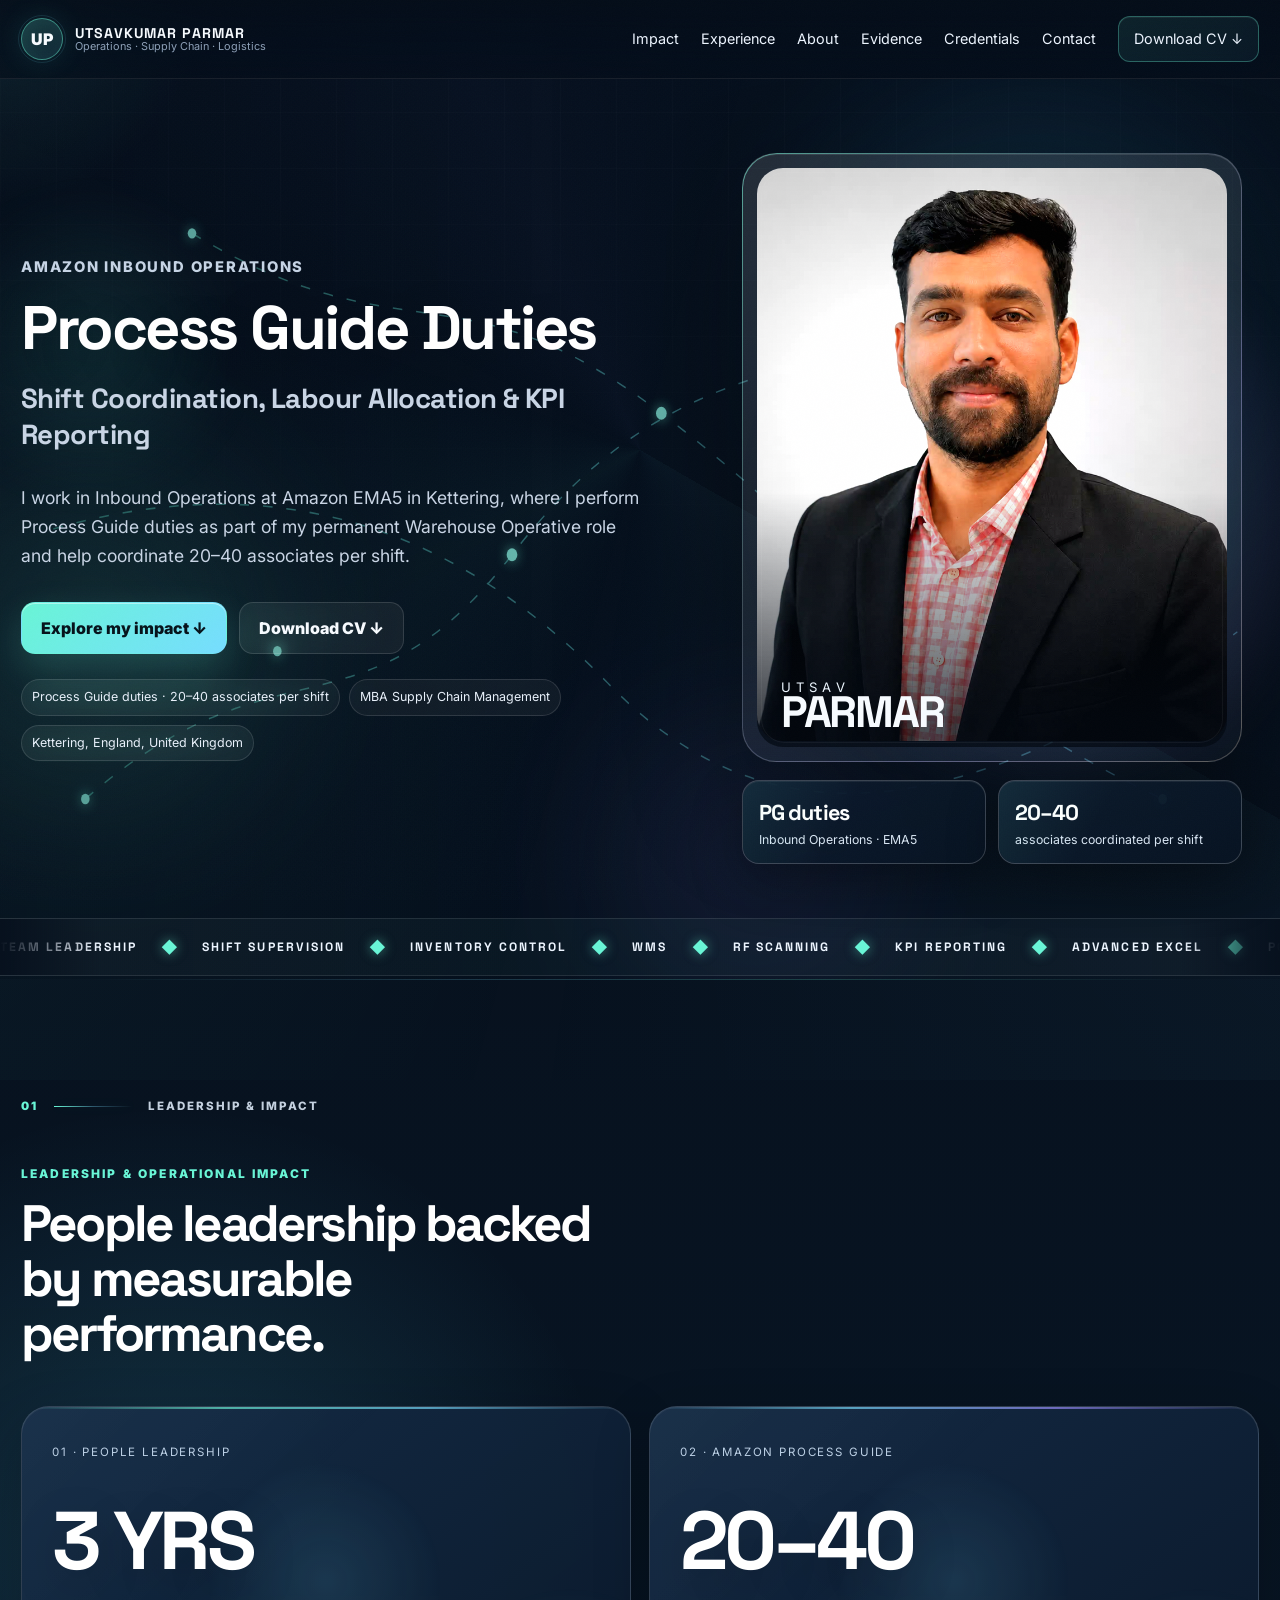
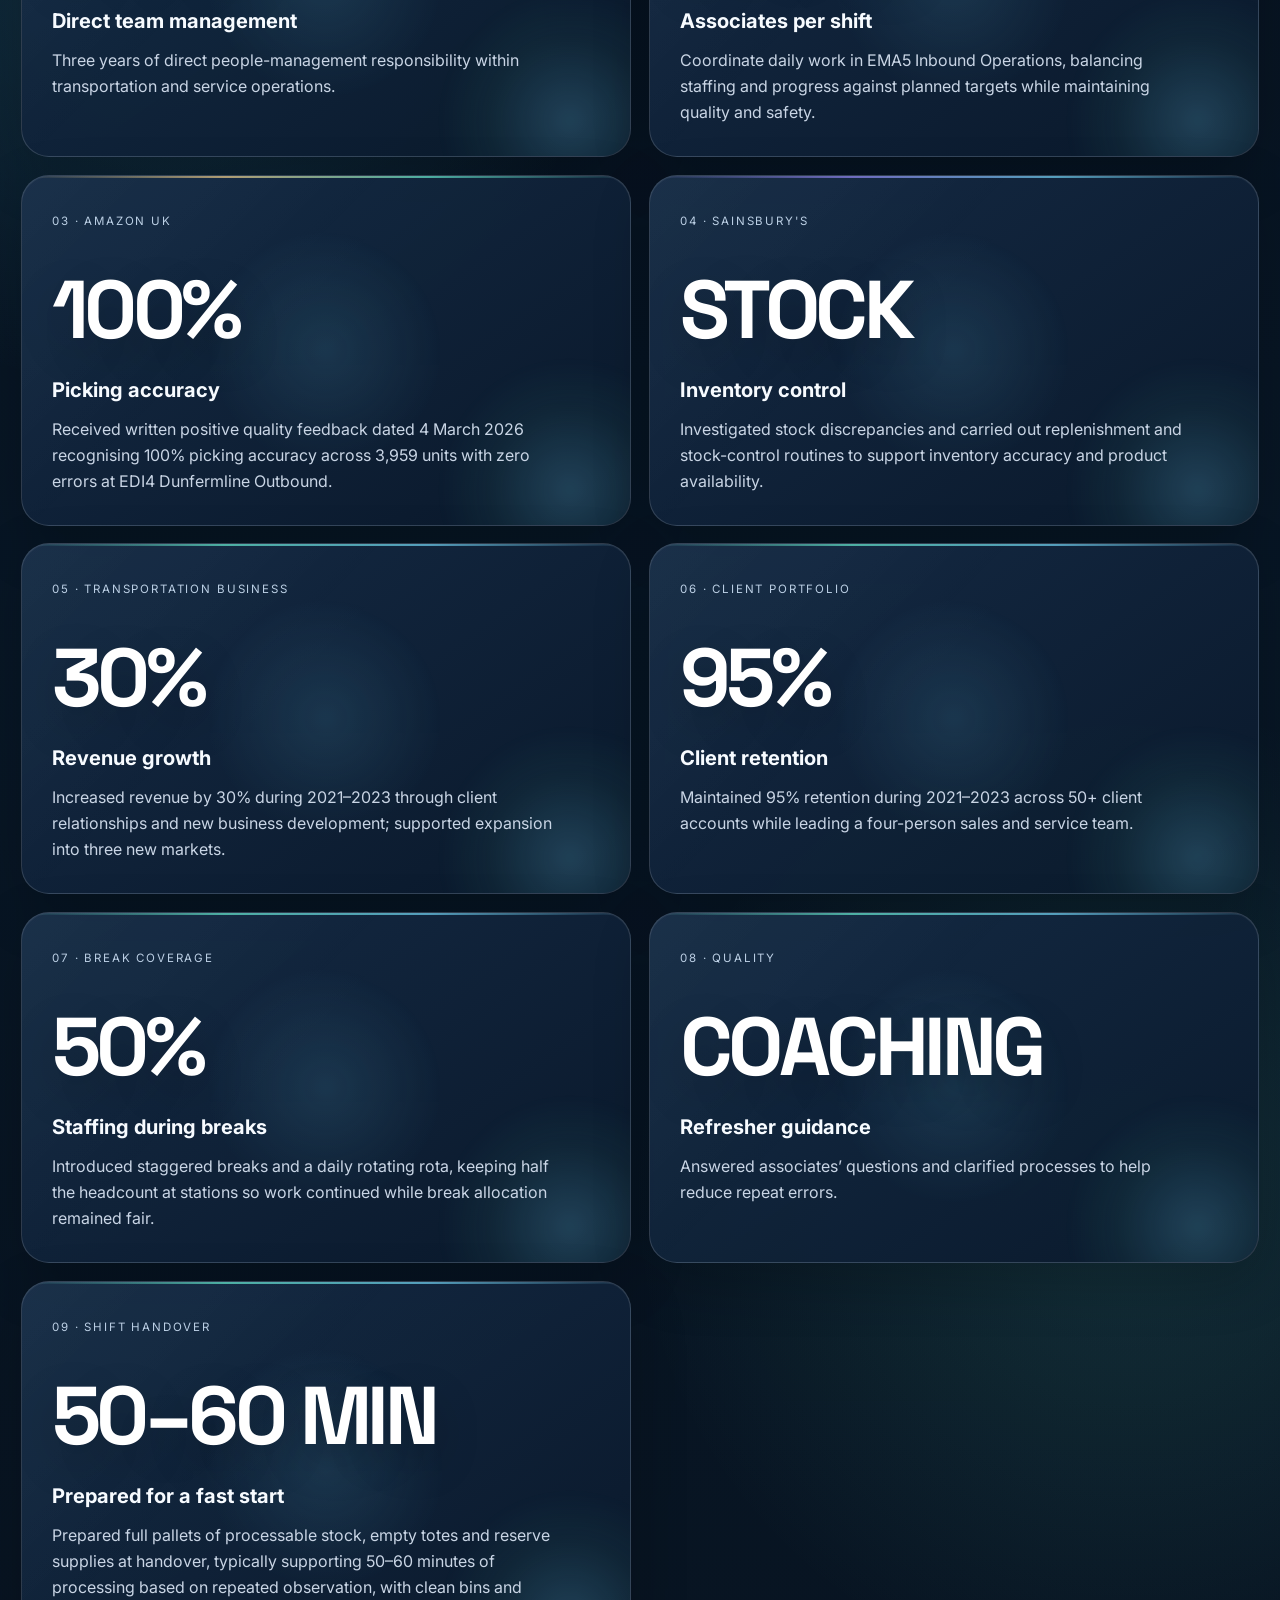
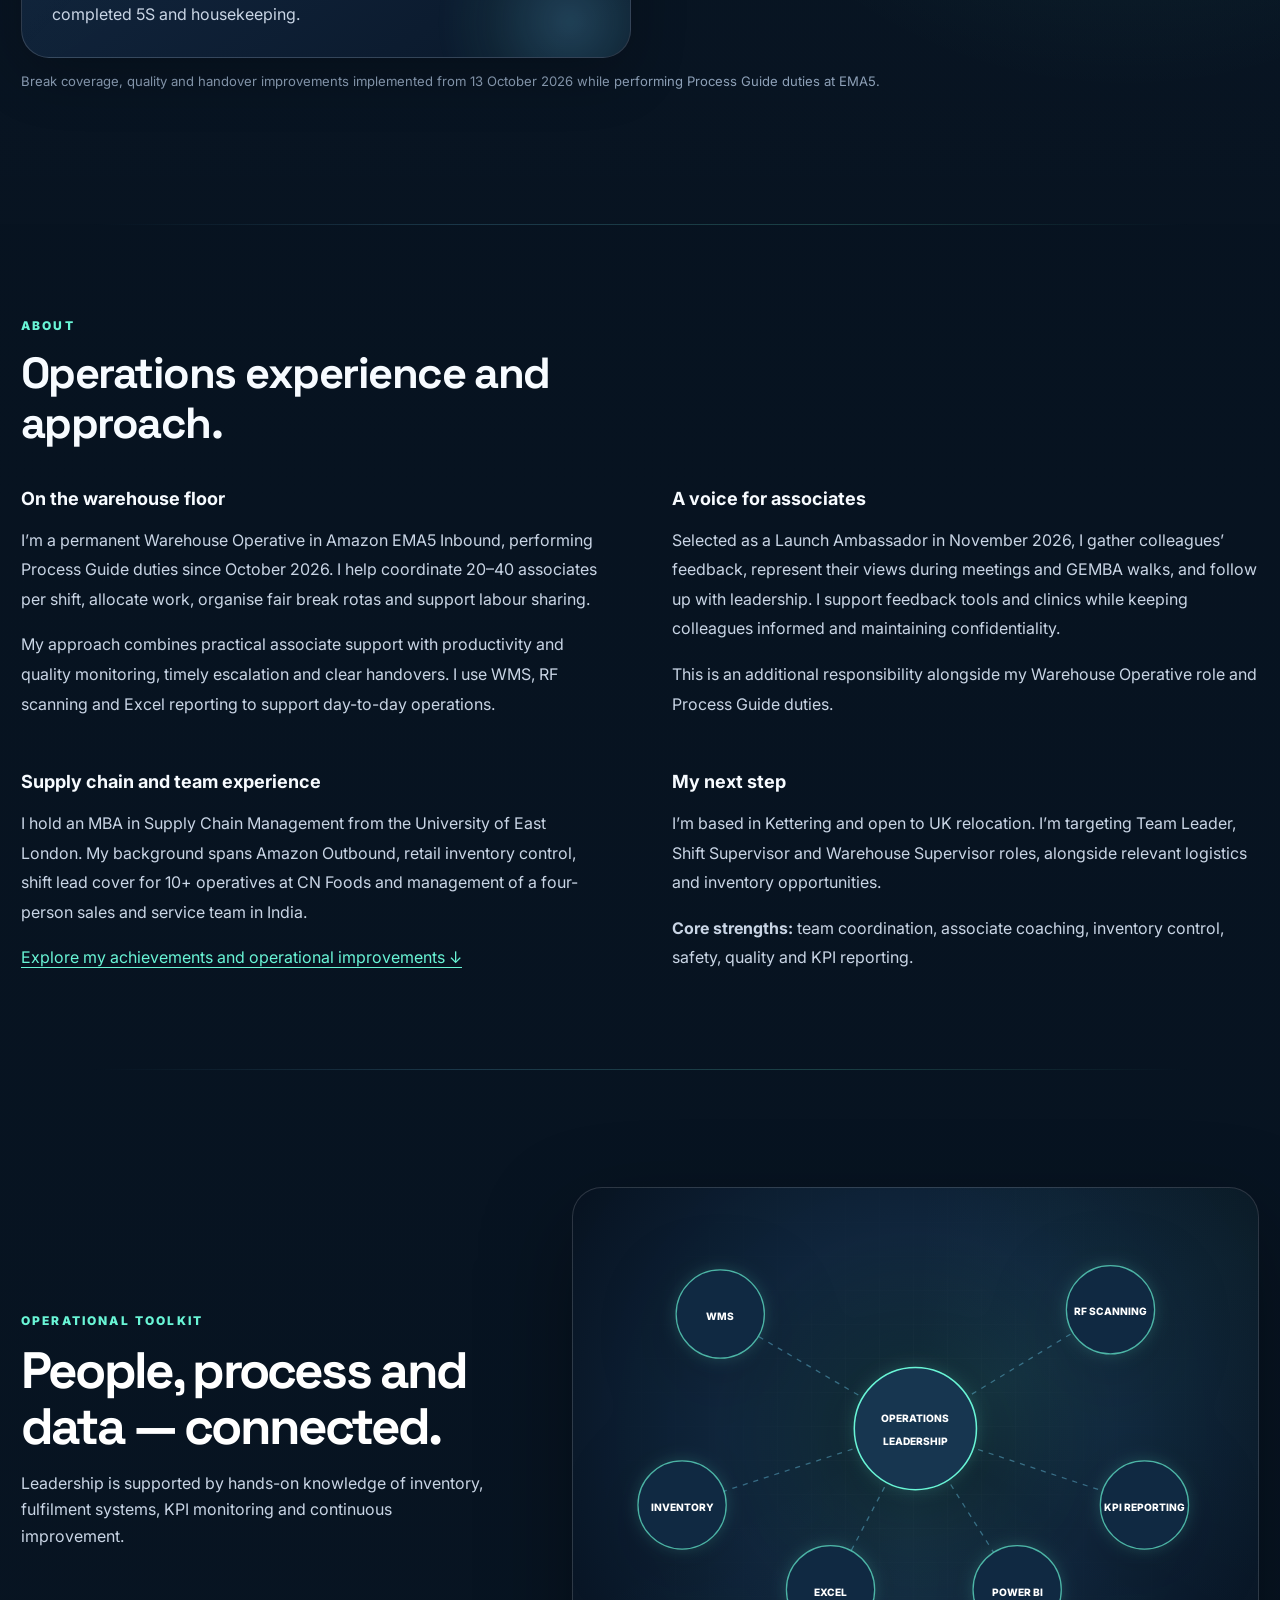
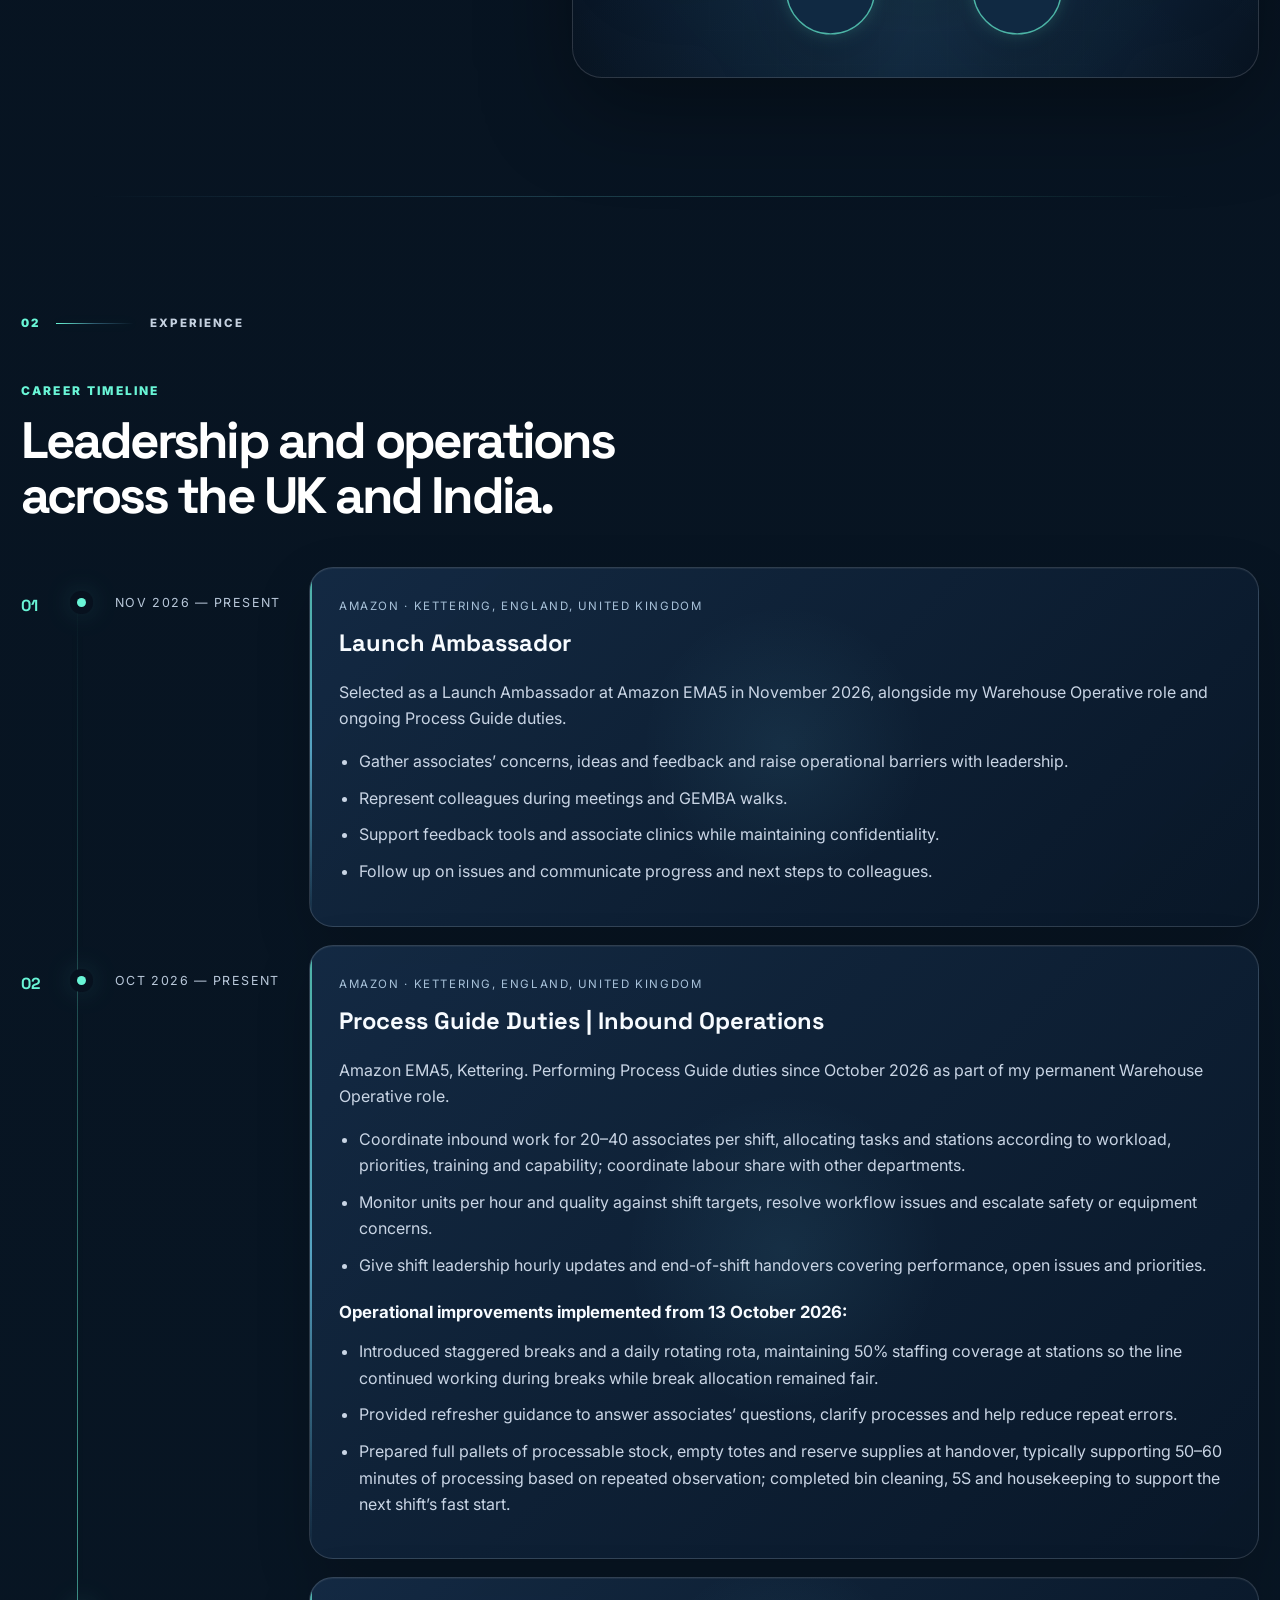
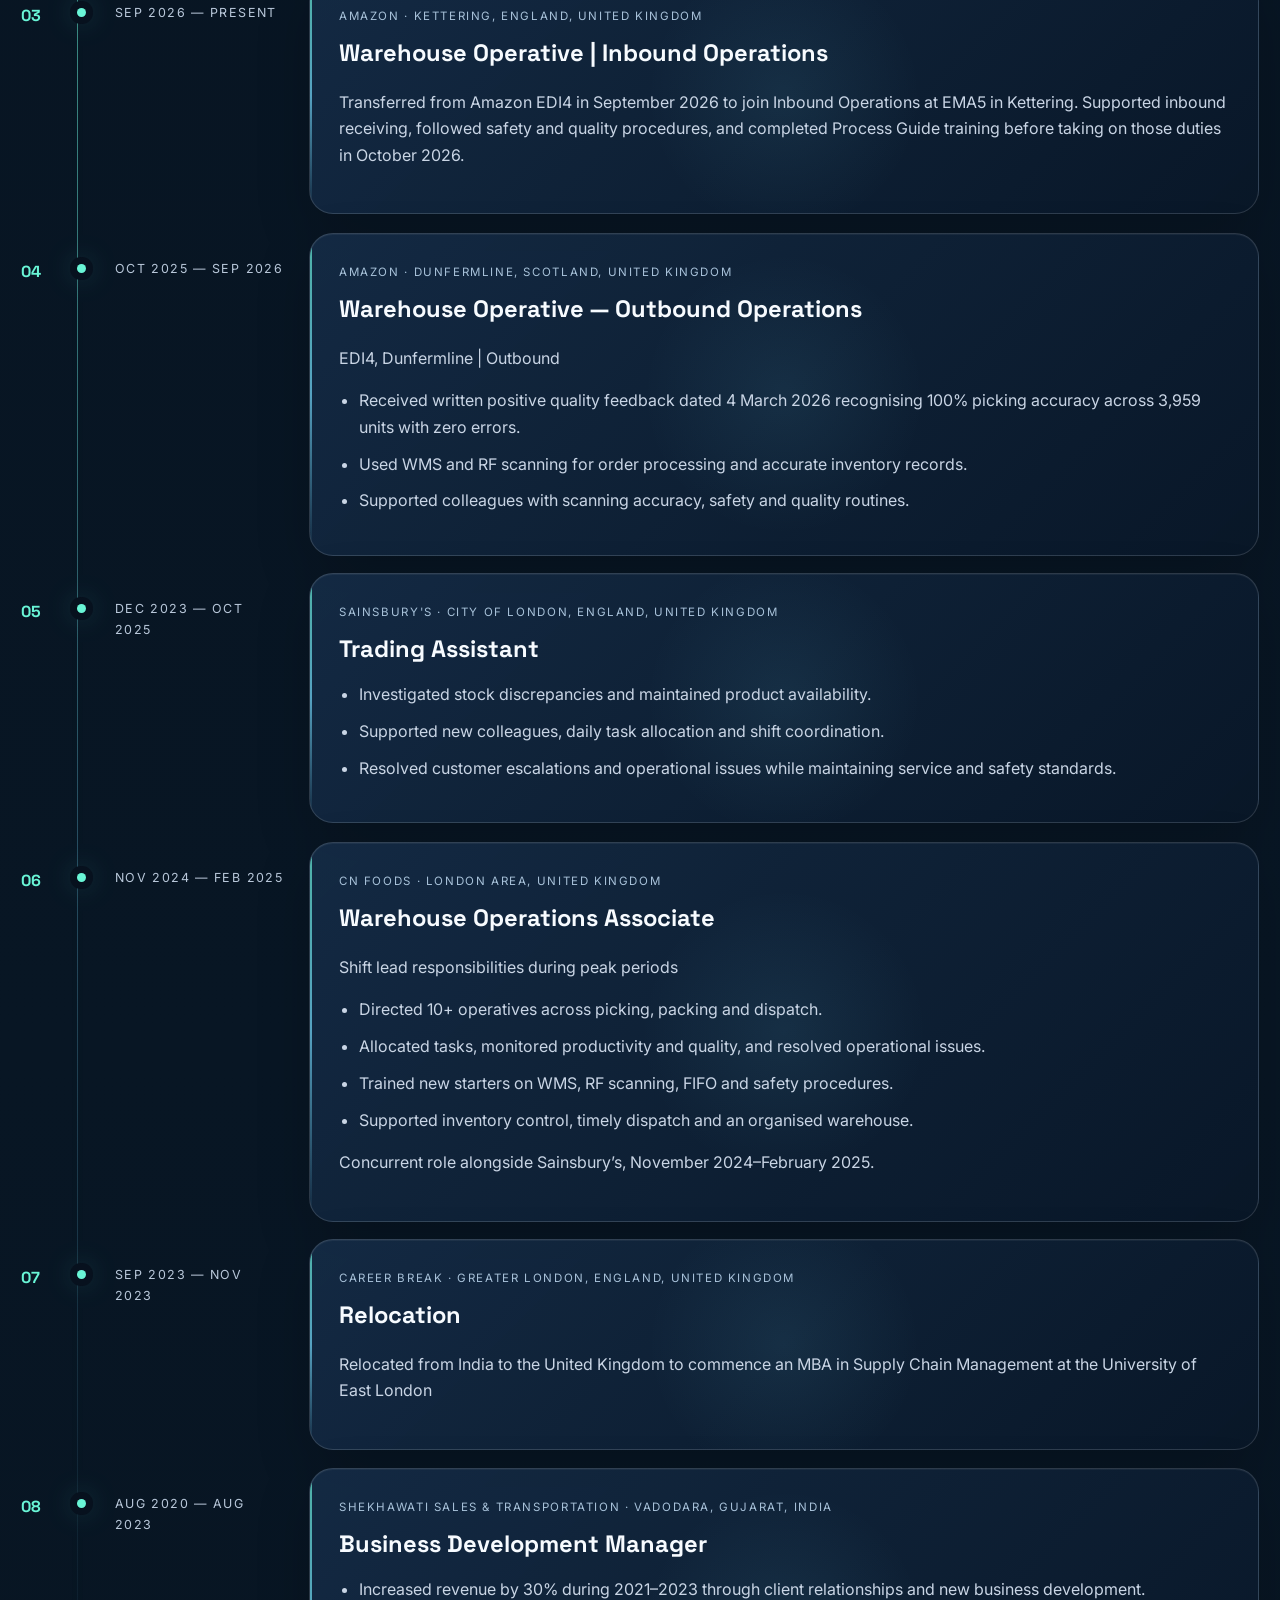
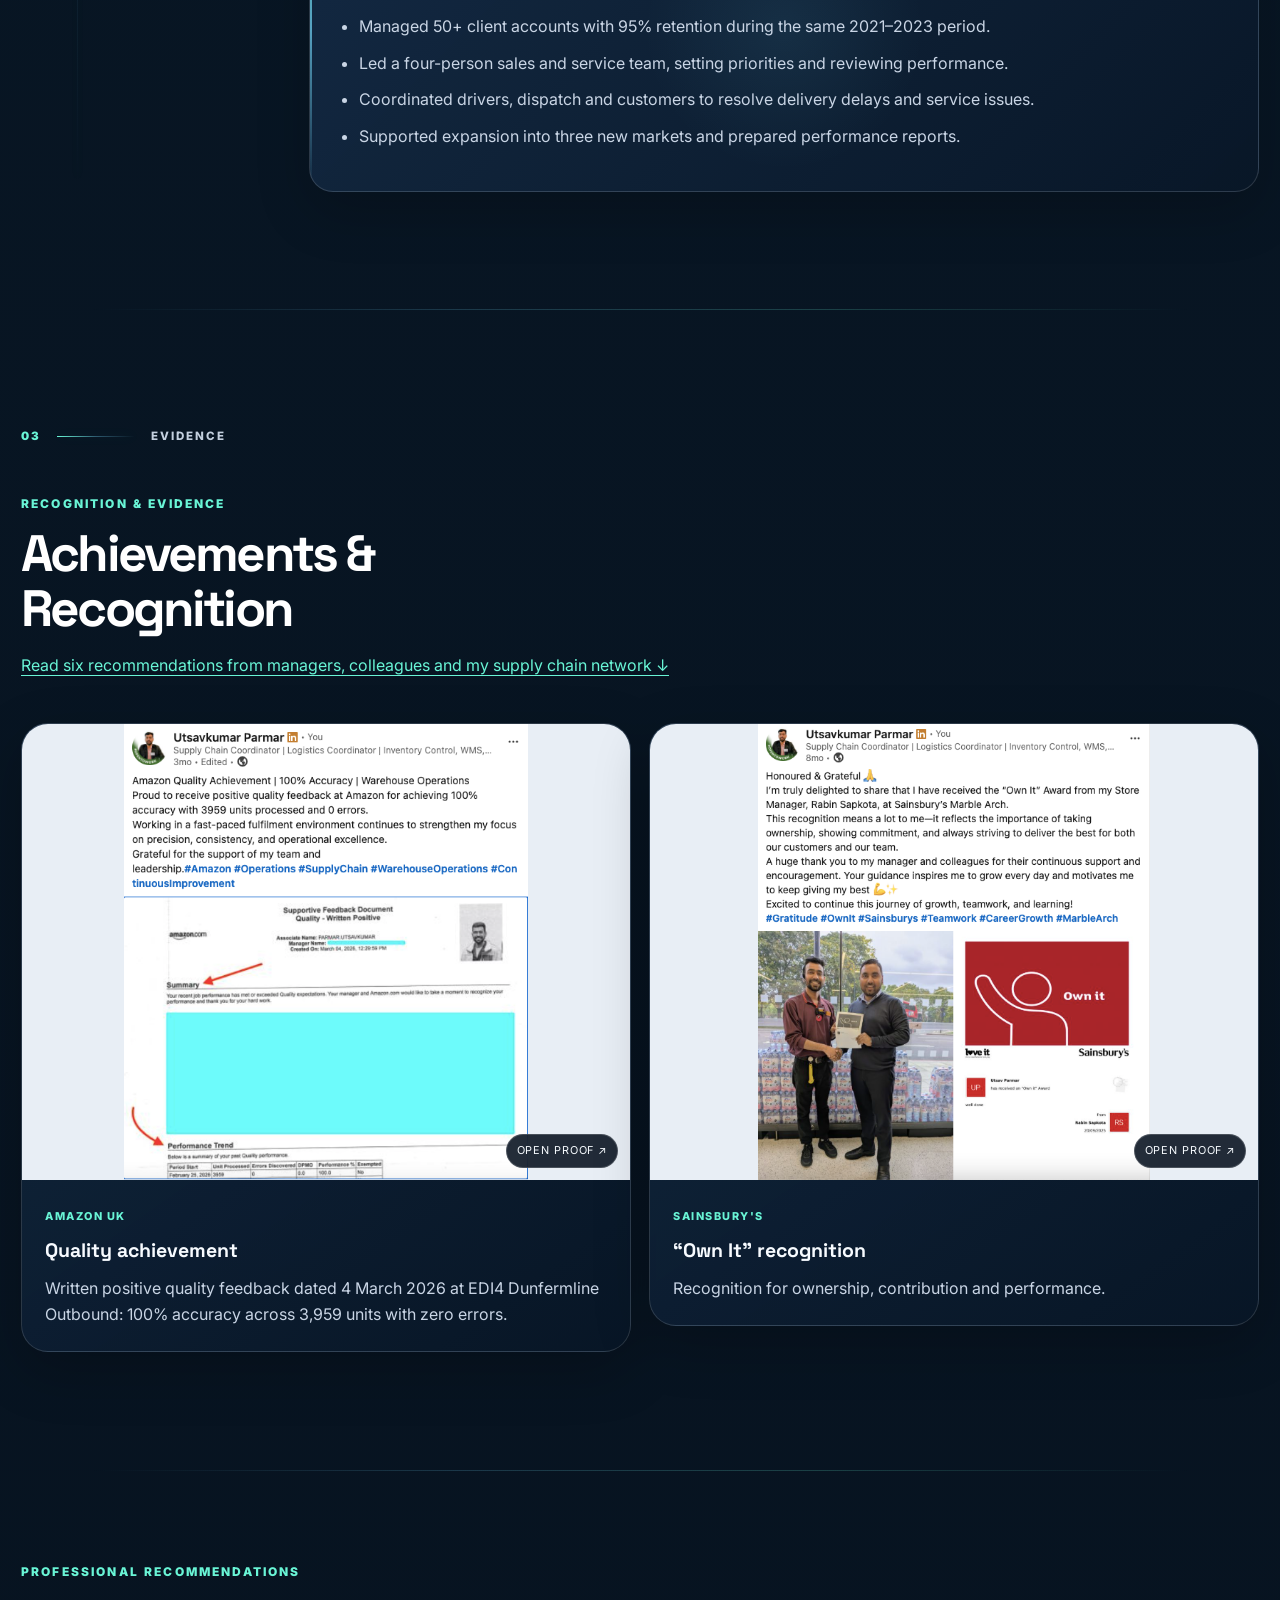
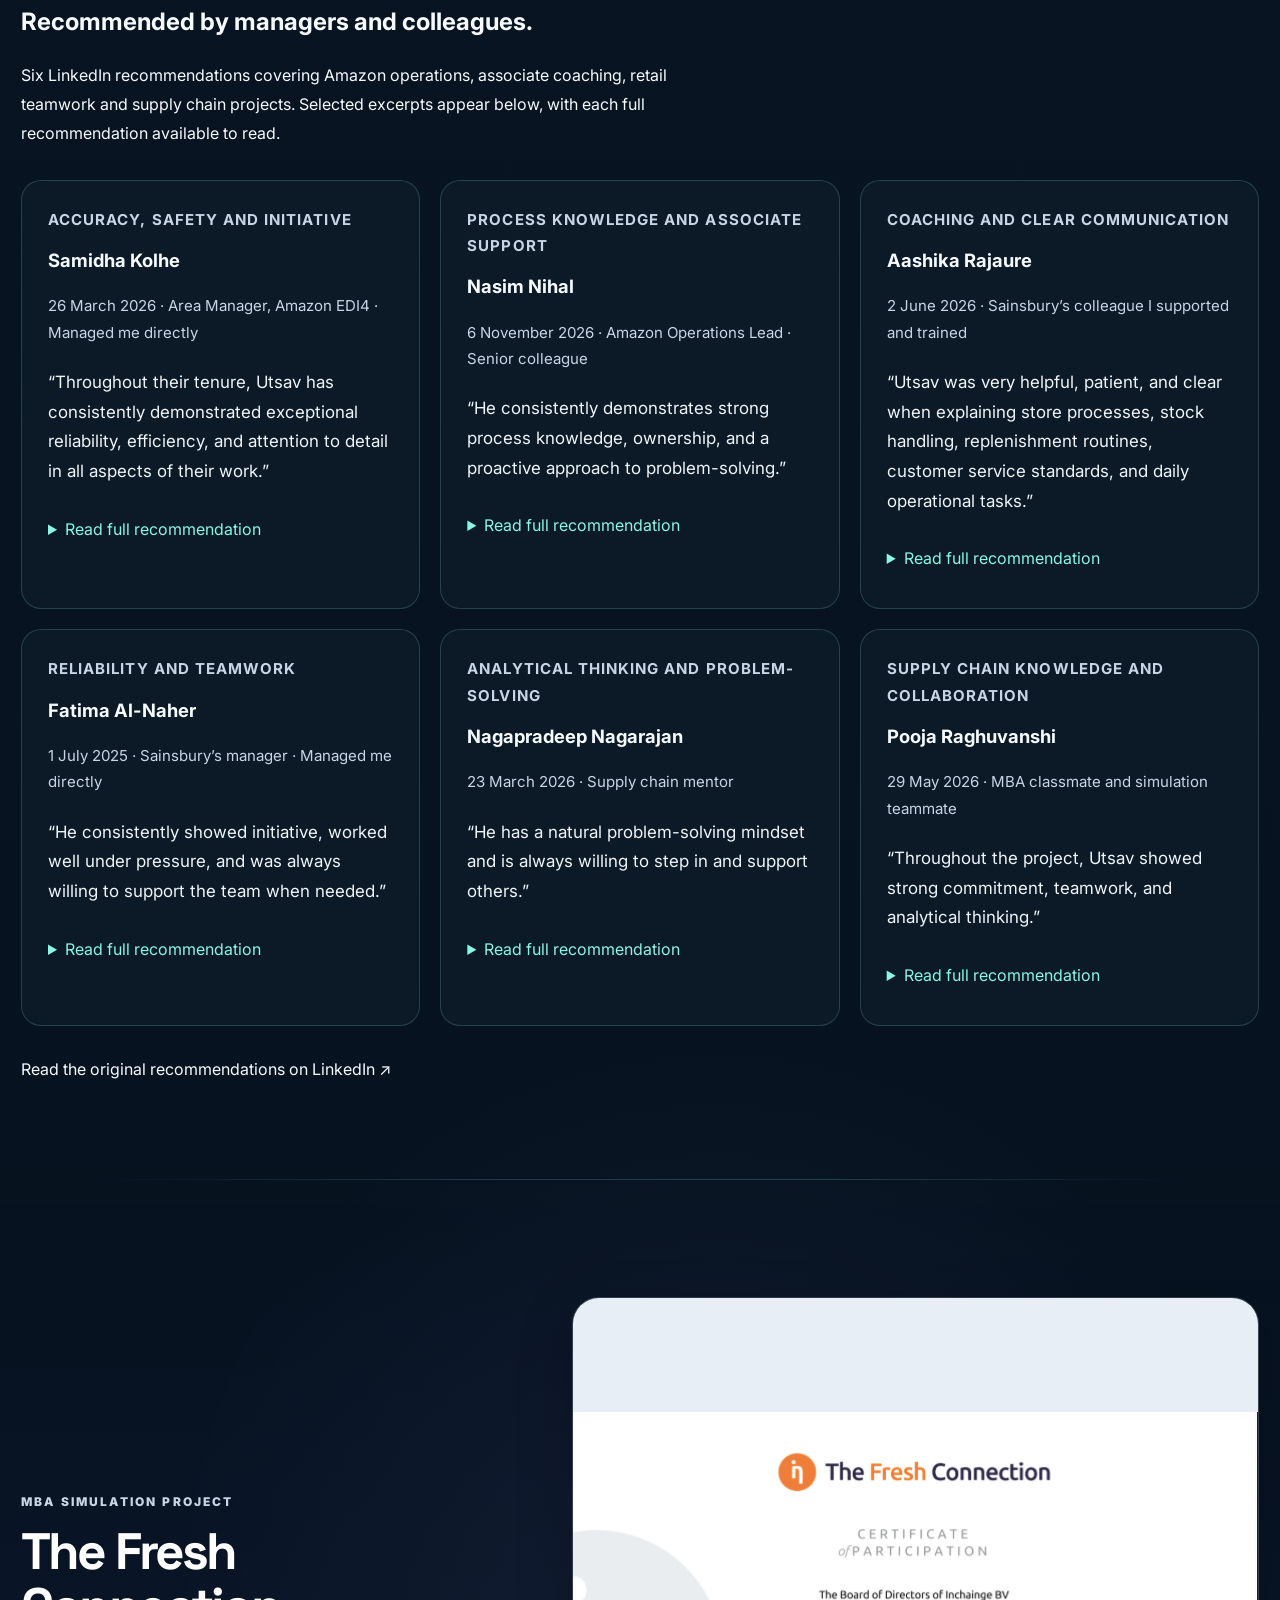
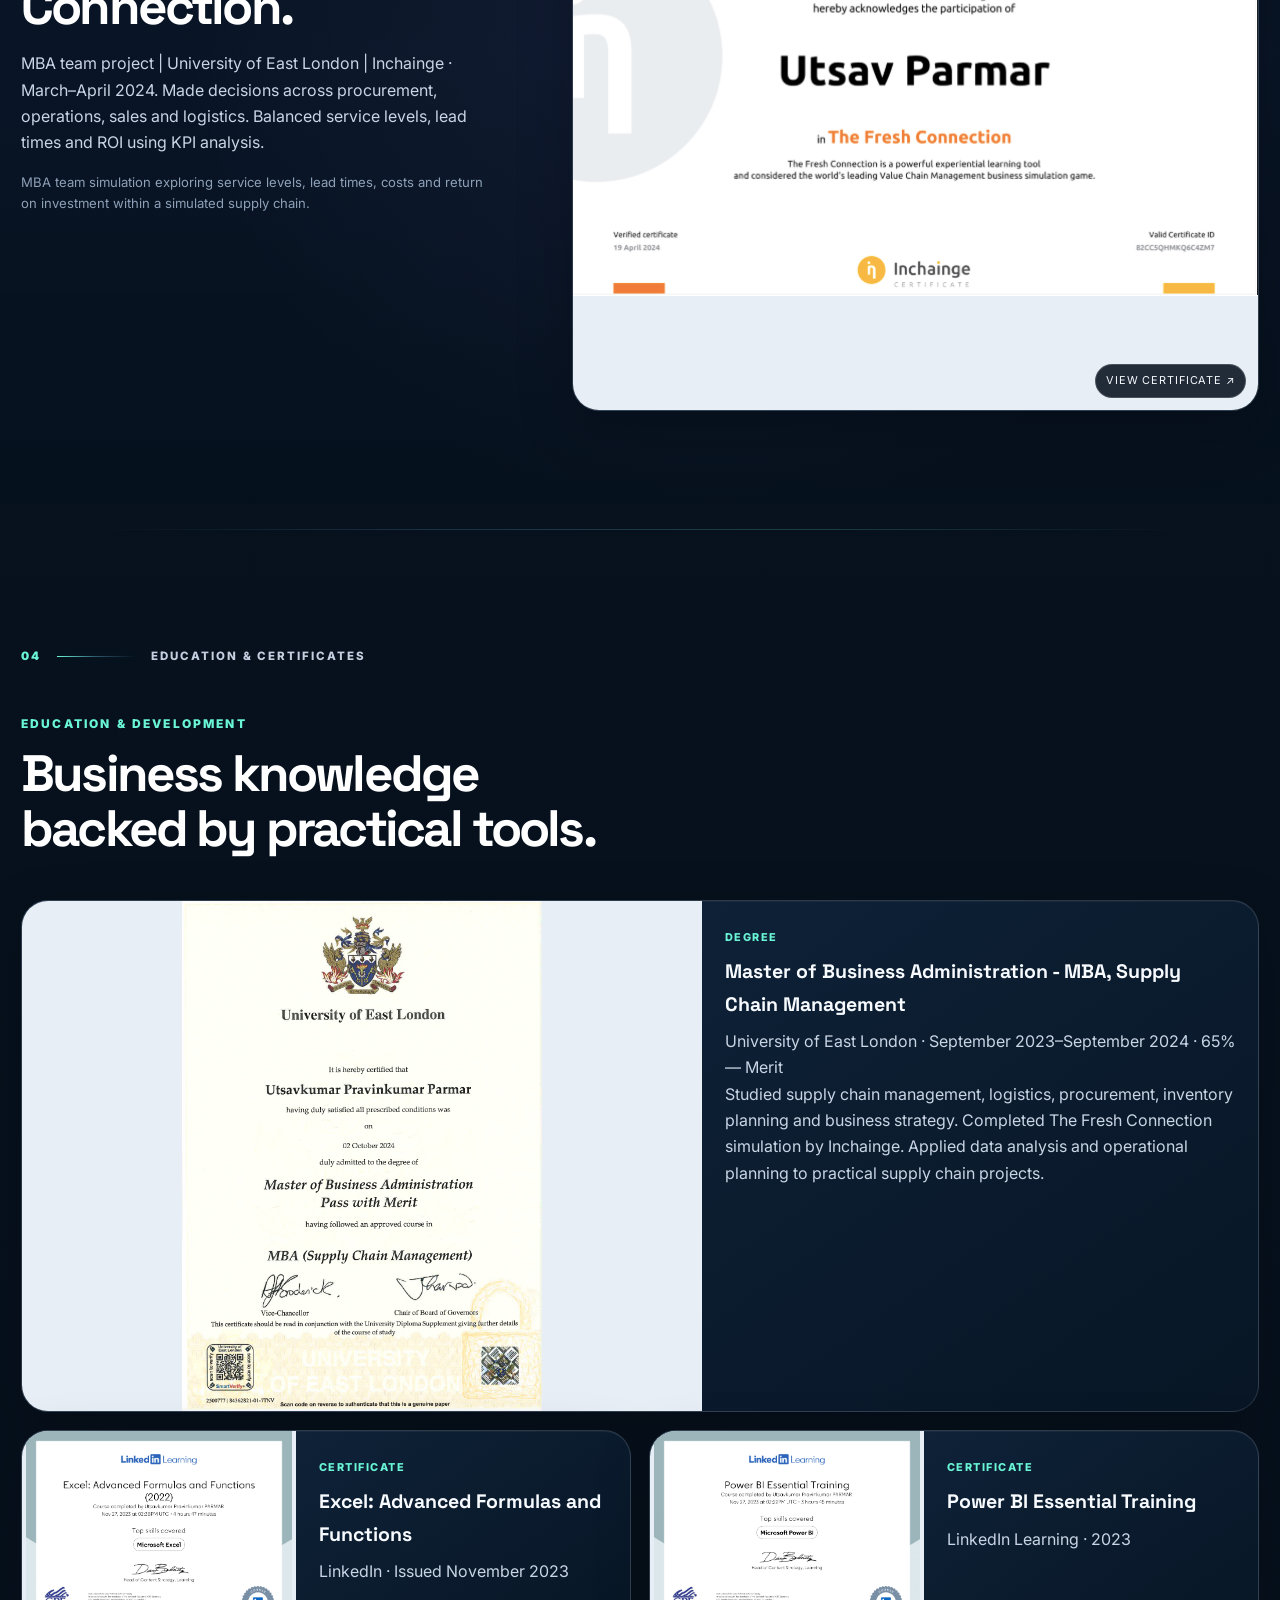
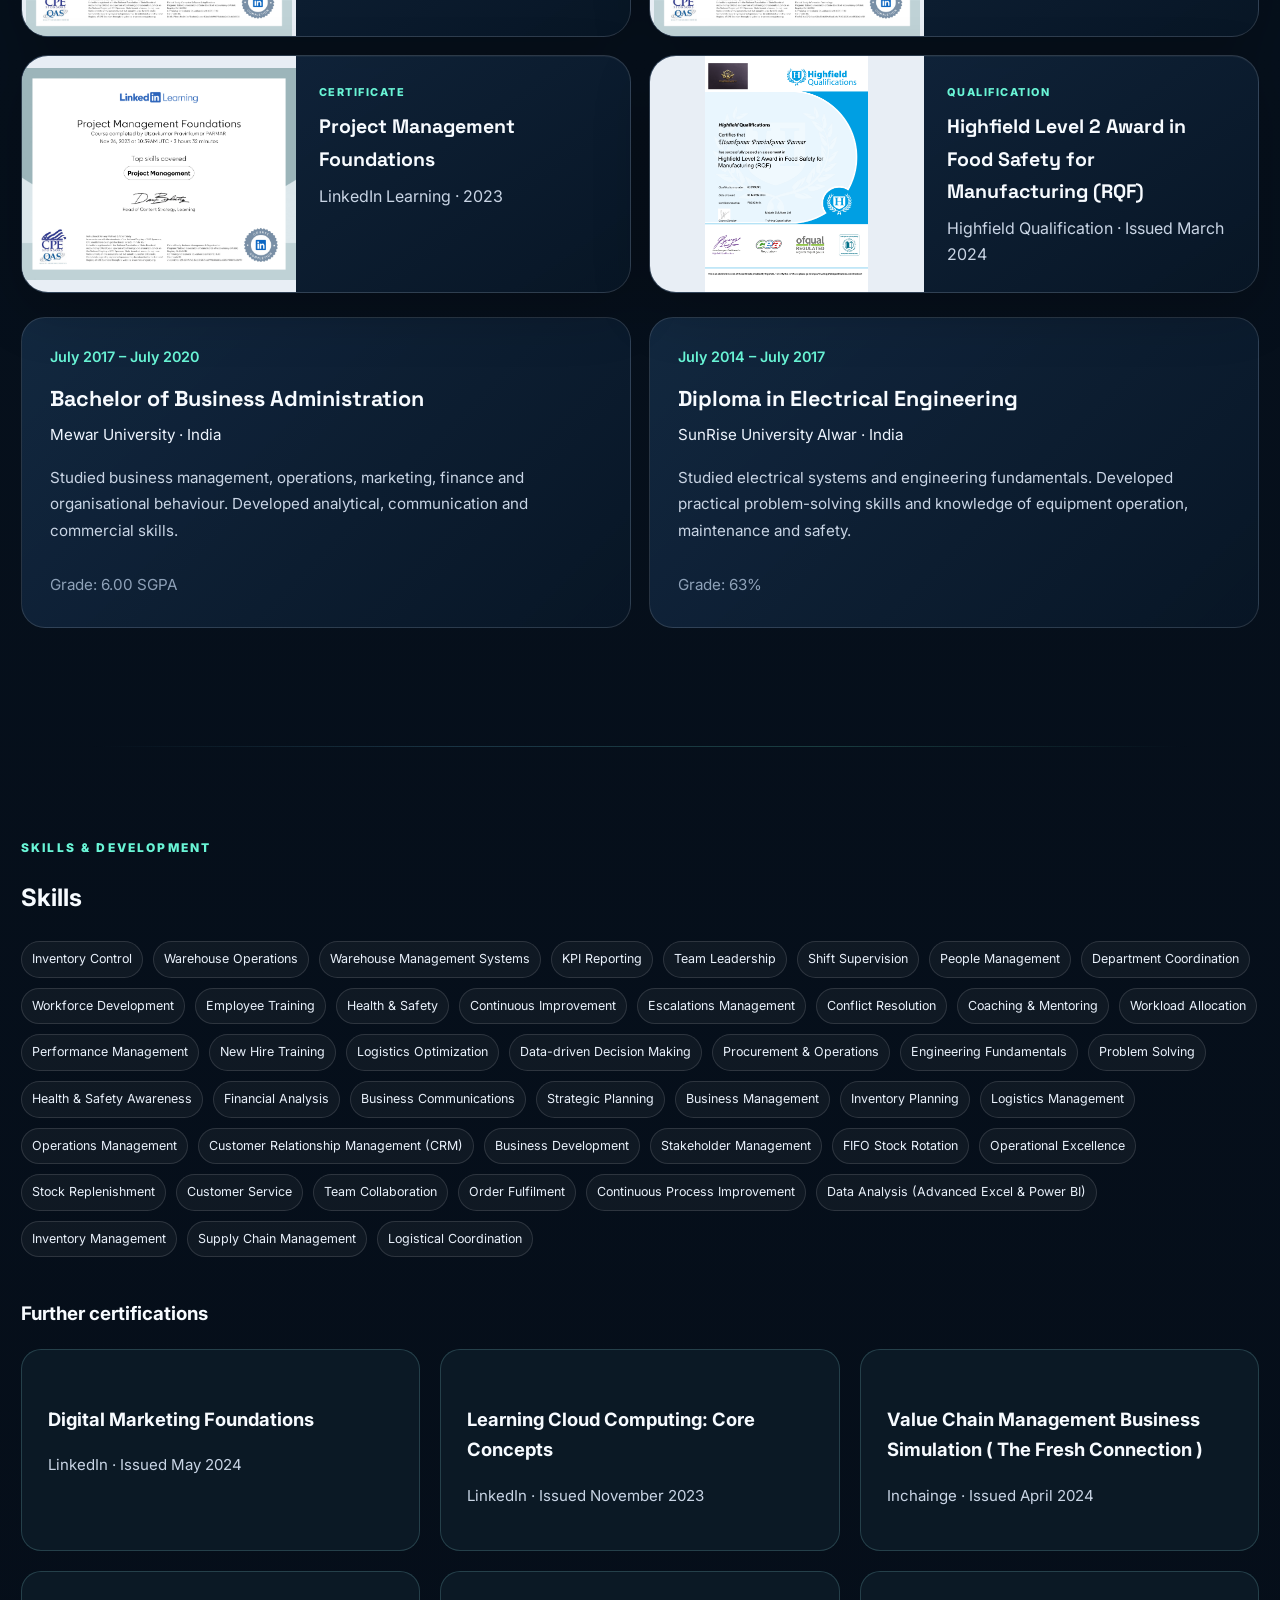
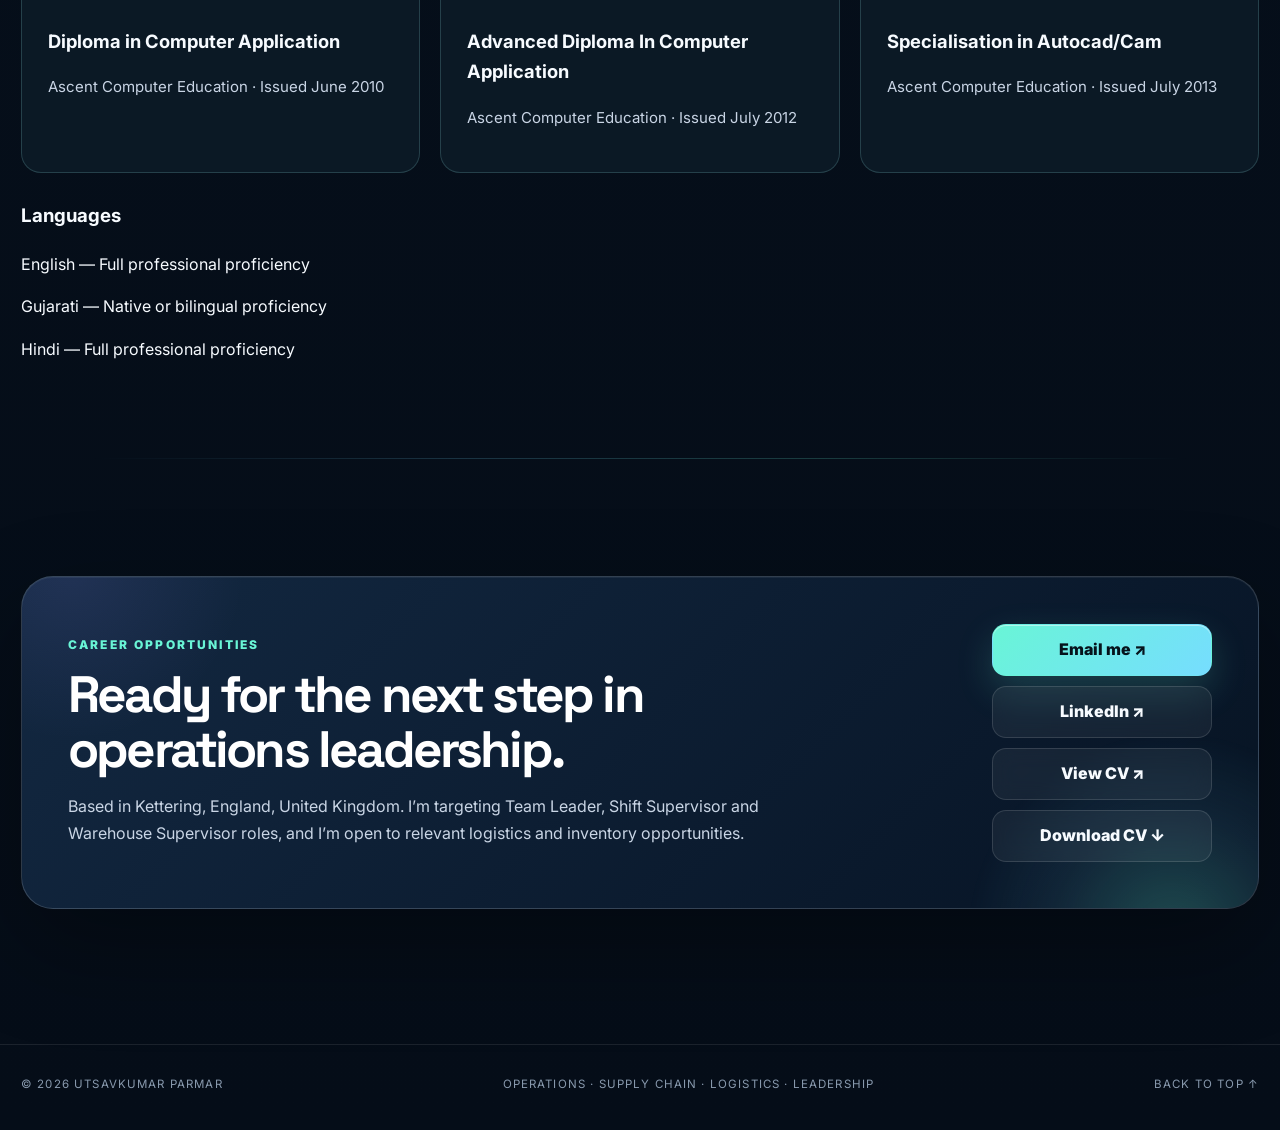
==== index.html @ 879c2010 "Make mobile toolkit readable and balance desktop headings and evidence images" ====
<!doctype html>
<html lang="en">
<head>
  <meta charset="utf-8">
  <meta name="viewport" content="width=device-width, initial-scale=1">
  <title>Utsavkumar Parmar | Amazon Inbound Operations &amp; Supply Chain</title>
  <meta name="description" content="Utsav Parmar’s supply chain and logistics portfolio: MBA, Amazon Inbound and Outbound experience, and Process Guide duties coordinating 20–40 associates per shift at EMA5 Kettering.">
  <meta name="theme-color" content="#081321">
  <link rel="icon" href="favicon.svg" type="image/svg+xml">
  <link rel="preconnect" href="https://fonts.googleapis.com">
  <link rel="preconnect" href="https://fonts.gstatic.com" crossorigin>
  <link href="https://fonts.googleapis.com/css2?family=Inter:wght@400;500;600;700;800&family=Space+Grotesk:wght@500;600;700&display=swap" rel="stylesheet">
  <link rel="stylesheet" href="styles.css?v=20261117-responsive3">
<style>.profile-summary{max-width:78ch}.profile-summary p{line-height:1.8;margin:1em 0}.profile-skills{margin:24px 0 42px;gap:10px;flex-wrap:wrap}.profile-skills span{white-space:normal}#profile-details h3{margin-top:28px}.role-date{overflow-wrap:anywhere}.recommendation-intro{max-width:72ch;line-height:1.8;margin-bottom:32px}.recommendation-focus{color:#8af6e3;font-size:.76rem;font-weight:700;letter-spacing:.07em;text-transform:uppercase;margin:0 0 12px}.recommendation-meta{font-size:.88rem;line-height:1.6;color:#b7c8d5}.recommendation-excerpt{margin:22px 0!important;padding:0!important;border:0!important}.recommendation-excerpt p{font-size:1.06rem;line-height:1.75;color:#f0f5fa}.recommendation-grid details{margin-top:22px}.recommendation-grid summary{cursor:pointer;color:#8af6e3;padding:8px 0}.recommendation-grid details blockquote{margin:18px 0 0;padding:0;border:0;line-height:1.8}.recommendation-source{margin-top:30px}
/* Clear portrait, readable About and consistent education records. */
.hero-portrait{flex-direction:column;align-items:center;gap:18px}
.portrait-stats{width:min(500px,100%);display:grid;grid-template-columns:1fr 1fr;gap:12px}
.portrait-stats .floating-stat{position:relative;inset:auto;min-width:0;transform:none;animation:none;padding:14px 16px}
.portrait-stats .floating-stat strong{font-size:1.35rem}
.portrait-stats .floating-stat span{line-height:1.5}
#about h2{font-family:"Space Grotesk",Inter,sans-serif;font-size:clamp(2rem,3.4vw,3rem);line-height:1.15;letter-spacing:-.035em;max-width:24ch;margin:12px 0 36px}
.about-grid{display:grid;grid-template-columns:1fr 1fr;gap:32px 64px}
.about-grid>div{min-width:0}
.about-grid h3{font-size:1.13rem;margin:0 0 12px;color:#f7fbff}
.about-grid p{max-width:60ch;line-height:1.85;color:var(--muted);margin:0 0 16px}
.about-grid a,#proof .proof-intro a{color:var(--teal);text-decoration:underline;text-underline-offset:4px}
#proof .proof-grid{grid-template-columns:1fr 1fr;align-items:start}
#proof .proof-large{grid-row:auto}
#proof .proof-card button{aspect-ratio:4/3}
.education-row{display:grid;grid-template-columns:1fr 1fr;gap:18px;margin-top:24px;align-items:stretch}
.education-entry{display:flex;flex-direction:column;min-width:0;padding:28px;border:1px solid var(--line);border-radius:24px;background:linear-gradient(135deg,rgba(21,44,70,.86),rgba(8,22,38,.94))}
.education-entry .education-date{font-size:.9rem;font-weight:600;color:var(--teal);line-height:1.5;margin:0 0 16px;white-space:normal}
.education-entry h3{font-family:"Space Grotesk",Inter,sans-serif;font-size:1.35rem;line-height:1.4;margin:0 0 8px}
.education-entry p{font-size:.95rem;line-height:1.75;color:var(--muted);margin:0 0 16px}
.education-entry .education-institution{color:#eef5ff}
.education-entry .education-grade{margin:auto 0 0;padding-top:12px;color:var(--soft)}
@media(max-width:840px){.about-grid,.education-row,#proof .proof-grid{grid-template-columns:1fr}.about-grid{gap:26px}.education-entry{padding:24px}.portrait-stats{width:min(500px,92%)}}

</style>
</head>
<body>
  <div class="scroll-progress" id="scrollProgress"></div>
  <div class="cursor-glow" id="cursorGlow" aria-hidden="true"></div>
  <div class="noise" aria-hidden="true"></div>

  <header class="site-header" id="top">
    <nav class="nav shell" aria-label="Main navigation">
      <a class="brand" href="#top">
        <span class="brand-symbol">UP</span>
        <span class="brand-text"><strong>UTSAVKUMAR PARMAR</strong><small>Operations · Supply Chain · Logistics</small></span>
      </a>
      <button class="nav-toggle" aria-label="Open navigation" aria-expanded="false"><span></span><span></span><span></span></button>
      <div class="nav-links">
        <a href="#impact">Impact</a>
        <a href="#experience">Experience</a>
        <a href="#about">About</a><a href="#proof">Evidence</a>
        <a href="#credentials">Credentials</a>
        <a href="#contact">Contact</a>
        <a class="nav-cv" href="Utsavkumar_Parmar_Amazon_CV.pdf?v=20261117" download="Utsavkumar_Parmar_CV.pdf">Download CV ↓</a>
      </div>
    </nav>
  </header>

  <main>
    <section class="hero scene" id="home">
      <div class="hero-backdrop" aria-hidden="true">
        <div class="orb orb-a"></div><div class="orb orb-b"></div><div class="orb orb-c"></div>
        <svg class="network-map" viewBox="0 0 1200 700" preserveAspectRatio="none">
          <defs><linearGradient id="lineGradient" x1="0" x2="1"><stop stop-color="#62f1d2"/><stop offset="1" stop-color="#73dcff"/></linearGradient></defs>
          <g class="network-lines" stroke="url(#lineGradient)" fill="none" stroke-width="1.2" opacity=".5"><path d="M80 560 C260 430,340 520,480 370 S760 210,1120 180"/><path d="M180 120 C380 220,430 140,620 260 S860 470,1090 560"/><path d="M50 350 C260 300,430 350,570 470 S890 590,1160 430"/></g>
          <g class="network-nodes" fill="#8af6e3"><circle cx="80" cy="560" r="4"/><circle cx="260" cy="445" r="4"/><circle cx="480" cy="370" r="5"/><circle cx="760" cy="245" r="4"/><circle cx="1120" cy="180" r="5"/><circle cx="180" cy="120" r="4"/><circle cx="620" cy="260" r="5"/><circle cx="870" cy="485" r="4"/><circle cx="1090" cy="560" r="4"/></g>
        </svg>
      </div>

      <div class="shell hero-grid">
        <div class="hero-copy">
          <h1 class="role-hero"><span class="thin">Amazon Inbound Operations</span><span class="hero-word">Process Guide Duties</span><span class="hero-subtitle">Shift Coordination, Labour Allocation &amp; KPI Reporting</span></h1>
          <p class="hero-lead">I work in Inbound Operations at Amazon EMA5 in Kettering, where I perform Process Guide duties as part of my permanent Warehouse Operative role and help coordinate 20–40 associates per shift.</p>
          <div class="hero-actions"><a href="#impact" class="btn primary">Explore my impact ↓</a><a href="Utsavkumar_Parmar_Amazon_CV.pdf?v=20261117" class="btn ghost" download="Utsavkumar_Parmar_CV.pdf">Download CV ↓</a></div>
          <div class="hero-meta"><span>Process Guide duties · 20–40 associates per shift</span><span>MBA Supply Chain Management</span><span>Kettering, England, United Kingdom</span></div>
        </div>

        <div class="hero-portrait">
          <div class="portrait-stage tilt-card">
            <div class="portrait-halo"></div>
            <div class="portrait-frame"><img src="assets/profile-4k.avif?v=20260818-4k" alt="Professional portrait of Utsav Parmar"></div>
            <div class="portrait-overlay"></div>
            <div class="portrait-title"><span>UTSAV</span><strong>PARMAR</strong></div>

          </div>
          <div class="portrait-stats" aria-label="Current operations responsibilities">
            <div class="floating-stat"><strong>PG duties</strong><span>Inbound Operations · EMA5</span></div>
            <div class="floating-stat"><strong>20–40</strong><span>associates coordinated per shift</span></div>
          </div>
        </div>
      </div>

      <div class="marquee" aria-label="Core skills"><div class="marquee-track"><span>TEAM LEADERSHIP</span><i>◆</i><span>SHIFT SUPERVISION</span><i>◆</i><span>INVENTORY CONTROL</span><i>◆</i><span>WMS</span><i>◆</i><span>RF SCANNING</span><i>◆</i><span>KPI REPORTING</span><i>◆</i><span>ADVANCED EXCEL</span><i>◆</i><span>POWER BI</span><i>◆</i><span>CONTINUOUS IMPROVEMENT</span><i>◆</i><span>TEAM LEADERSHIP</span><i>◆</i><span>SHIFT SUPERVISION</span><i>◆</i><span>INVENTORY CONTROL</span><i>◆</i><span>WMS</span><i>◆</i><span>RF SCANNING</span><i>◆</i><span>KPI REPORTING</span><i>◆</i><span>ADVANCED EXCEL</span><i>◆</i><span>POWER BI</span><i>◆</i><span>CONTINUOUS IMPROVEMENT</span><i>◆</i></div></div>
    </section>

    <section class="scene impact" id="impact">
      <div class="shell">
        <div class="chapter"><span>01</span><i></i><strong>LEADERSHIP &amp; IMPACT</strong></div>
        <div class="impact-heading"><p class="eyebrow">Leadership & operational impact</p><h2>People leadership backed by measurable performance.</h2></div>
        <div class="impact-grid">
          <article class="metric-card tilt-card"><div class="metric-glow"></div><span>01 · PEOPLE LEADERSHIP</span><strong>3 YRS</strong><h3>Direct team management</h3><p>Three years of direct people-management responsibility within transportation and service operations.</p></article>
          <article class="metric-card tilt-card"><div class="metric-glow"></div><span>02 · AMAZON PROCESS GUIDE</span><strong>20–40</strong><h3>Associates per shift</h3><p>Coordinate daily work in EMA5 Inbound Operations, balancing staffing and progress against planned targets while maintaining quality and safety.</p></article>
          <article class="metric-card tilt-card"><div class="metric-glow"></div><span>03 · AMAZON UK</span><strong>100%</strong><h3>Picking accuracy</h3><p>Received written positive quality feedback dated 4 March 2026 recognising 100% picking accuracy across 3,959 units with zero errors at EDI4 Dunfermline Outbound.</p></article>
          <article class="metric-card tilt-card"><div class="metric-glow"></div><span>04 · SAINSBURY'S</span><strong>STOCK</strong><h3>Inventory control</h3><p>Investigated stock discrepancies and carried out replenishment and stock-control routines to support inventory accuracy and product availability.</p></article>
          <article class="metric-card tilt-card"><div class="metric-glow"></div><span>05 · TRANSPORTATION BUSINESS</span><strong>30%</strong><h3>Revenue growth</h3><p>Increased revenue by 30% during 2021–2023 through client relationships and new business development; supported expansion into three new markets.</p></article>
          <article class="metric-card tilt-card"><div class="metric-glow"></div><span>06 · CLIENT PORTFOLIO</span><strong>95%</strong><h3>Client retention</h3><p>Maintained 95% retention during 2021–2023 across 50+ client accounts while leading a four-person sales and service team.</p></article>

          <article class="metric-card tilt-card"><div class="metric-glow"></div><span>07 · BREAK COVERAGE</span><strong>50%</strong><h3>Staffing during breaks</h3><p>Introduced staggered breaks and a daily rotating rota, keeping half the headcount at stations so work continued while break allocation remained fair.</p></article>
          <article class="metric-card tilt-card"><div class="metric-glow"></div><span>08 · QUALITY</span><strong>COACHING</strong><h3>Refresher guidance</h3><p>Answered associates’ questions and clarified processes to help reduce repeat errors.</p></article>
          <article class="metric-card tilt-card"><div class="metric-glow"></div><span>09 · SHIFT HANDOVER</span><strong>50–60 MIN</strong><h3>Prepared for a fast start</h3><p>Prepared full pallets of processable stock, empty totes and reserve supplies at handover, typically supporting 50–60 minutes of processing based on repeated observation, with clean bins and completed 5S and housekeeping.</p></article>
        </div>
        <p class="source-note">Break coverage, quality and handover improvements implemented from 13 October 2026 while performing Process Guide duties at EMA5.</p>
      </div>
    </section>


    <section class="scene work-sample" id="about"><div class="shell"><p class="eyebrow">About</p><h2>Operations experience and approach.</h2><div class="about-grid">
<div><h3>On the warehouse floor</h3><p>I’m a permanent Warehouse Operative in Amazon EMA5 Inbound, performing Process Guide duties since October 2026. I help coordinate 20–40 associates per shift, allocate work, organise fair break rotas and support labour sharing.</p><p>My approach combines practical associate support with productivity and quality monitoring, timely escalation and clear handovers. I use WMS, RF scanning and Excel reporting to support day-to-day operations.</p></div>
<div><h3>A voice for associates</h3><p>Selected as a Launch Ambassador in November 2026, I gather colleagues’ feedback, represent their views during meetings and GEMBA walks, and follow up with leadership. I support feedback tools and clinics while keeping colleagues informed and maintaining confidentiality.</p><p>This is an additional responsibility alongside my Warehouse Operative role and Process Guide duties.</p></div>
<div><h3>Supply chain and team experience</h3><p>I hold an MBA in Supply Chain Management from the University of East London. My background spans Amazon Outbound, retail inventory control, shift lead cover for 10+ operatives at CN Foods and management of a four-person sales and service team in India.</p><p><a href="#impact">Explore my achievements and operational improvements ↓</a></p></div>
<div><h3>My next step</h3><p>I’m based in Kettering and open to UK relocation. I’m targeting Team Leader, Shift Supervisor and Warehouse Supervisor roles, alongside relevant logistics and inventory opportunities.</p><p><strong>Core strengths:</strong> team coordination, associate coaching, inventory control, safety, quality and KPI reporting.</p></div>
</div></div></section>

    <section class="scene systems" id="systems">
      <div class="shell systems-grid">
        <div class="systems-copy"><p class="eyebrow">Operational toolkit</p><h2>People, process and data — connected.</h2><p>Leadership is supported by hands-on knowledge of inventory, fulfilment systems, KPI monitoring and continuous improvement.</p></div>
        <div class="systems-visual" aria-label="Skills map"><svg viewBox="0 0 760 520" role="img" aria-label="Connected skill map"><g class="skill-lines"><line x1="380" y1="260" x2="150" y2="125"/><line x1="380" y1="260" x2="610" y2="120"/><line x1="380" y1="260" x2="105" y2="350"/><line x1="380" y1="260" x2="650" y2="350"/><line x1="380" y1="260" x2="280" y2="450"/><line x1="380" y1="260" x2="500" y2="450"/></g><g class="skill-node core"><circle cx="380" cy="260" r="72"/><text x="380" y="252">OPERATIONS</text><text x="380" y="279">LEADERSHIP</text></g><g class="skill-node"><circle cx="150" cy="125" r="52"/><text x="150" y="132">WMS</text></g><g class="skill-node"><circle cx="610" cy="120" r="52"/><text x="610" y="126">RF SCANNING</text></g><g class="skill-node"><circle cx="105" cy="350" r="52"/><text x="105" y="357">INVENTORY</text></g><g class="skill-node"><circle cx="650" cy="350" r="52"/><text x="650" y="357">KPI REPORTING</text></g><g class="skill-node"><circle cx="280" cy="450" r="52"/><text x="280" y="457">EXCEL</text></g><g class="skill-node"><circle cx="500" cy="450" r="52"/><text x="500" y="457">POWER BI</text></g></svg><ul class="toolkit-mobile" aria-label="Operational tools"><li>Warehouse management systems</li><li>RF scanning</li><li>Inventory control</li><li>KPI reporting</li><li>Excel reporting</li><li>Foundational Power BI training</li></ul></div>
      </div>
    </section>

    <section class="scene experience" id="experience">
      <div class="shell">
        <div class="chapter"><span>02</span><i></i><strong>EXPERIENCE</strong></div>
        <div class="experience-intro"><p class="eyebrow">Career timeline</p><h2>Leadership and operations across the UK and India.</h2></div>
        <div class="film-timeline"><article class="role"><div class="role-index">01</div><div class="role-date">NOV 2026 — PRESENT</div><div class="role-card"><div class="role-company">AMAZON · KETTERING, ENGLAND, UNITED KINGDOM</div><h3>Launch Ambassador</h3><p>Selected as a Launch Ambassador at Amazon EMA5 in November 2026, alongside my Warehouse Operative role and ongoing Process Guide duties.</p><ul class="role-highlights"><li>Gather associates’ concerns, ideas and feedback and raise operational barriers with leadership.</li><li>Represent colleagues during meetings and GEMBA walks.</li><li>Support feedback tools and associate clinics while maintaining confidentiality.</li><li>Follow up on issues and communicate progress and next steps to colleagues.</li></ul></div></article>
<article class="role"><div class="role-index">02</div><div class="role-date">OCT 2026 — PRESENT</div><div class="role-card"><div class="role-company">AMAZON · KETTERING, ENGLAND, UNITED KINGDOM</div><h3>Process Guide Duties | Inbound Operations</h3><p>Amazon EMA5, Kettering. Performing Process Guide duties since October 2026 as part of my permanent Warehouse Operative role.</p><ul class="role-highlights"><li>Coordinate inbound work for 20–40 associates per shift, allocating tasks and stations according to workload, priorities, training and capability; coordinate labour share with other departments.</li><li>Monitor units per hour and quality against shift targets, resolve workflow issues and escalate safety or equipment concerns.</li><li>Give shift leadership hourly updates and end-of-shift handovers covering performance, open issues and priorities.</li></ul><h4>Operational improvements implemented from 13 October 2026:</h4><ul class="role-highlights"><li>Introduced staggered breaks and a daily rotating rota, maintaining 50% staffing coverage at stations so the line continued working during breaks while break allocation remained fair.</li><li>Provided refresher guidance to answer associates’ questions, clarify processes and help reduce repeat errors.</li><li>Prepared full pallets of processable stock, empty totes and reserve supplies at handover, typically supporting 50–60 minutes of processing based on repeated observation; completed bin cleaning, 5S and housekeeping to support the next shift’s fast start.</li></ul></div></article>
<article class="role"><div class="role-index">03</div><div class="role-date">SEP 2026 — PRESENT</div><div class="role-card"><div class="role-company">AMAZON · KETTERING, ENGLAND, UNITED KINGDOM</div><h3>Warehouse Operative | Inbound Operations</h3><p>Transferred from Amazon EDI4 in September 2026 to join Inbound Operations at EMA5 in Kettering. Supported inbound receiving, followed safety and quality procedures, and completed Process Guide training before taking on those duties in October 2026.</p></div></article>
<article class="role"><div class="role-index">04</div><div class="role-date">OCT 2025 — SEP 2026</div><div class="role-card"><div class="role-company">AMAZON · DUNFERMLINE, SCOTLAND, UNITED KINGDOM</div><h3>Warehouse Operative — Outbound Operations</h3><p>EDI4, Dunfermline | Outbound</p><ul class="role-highlights"><li>Received written positive quality feedback dated 4 March 2026 recognising 100% picking accuracy across 3,959 units with zero errors.</li><li>Used WMS and RF scanning for order processing and accurate inventory records.</li><li>Supported colleagues with scanning accuracy, safety and quality routines.</li></ul></div></article>
<article class="role"><div class="role-index">05</div><div class="role-date">DEC 2023 — OCT 2025</div><div class="role-card"><div class="role-company">SAINSBURY'S · CITY OF LONDON, ENGLAND, UNITED KINGDOM</div><h3>Trading Assistant</h3><ul class="role-highlights"><li>Investigated stock discrepancies and maintained product availability.</li><li>Supported new colleagues, daily task allocation and shift coordination.</li><li>Resolved customer escalations and operational issues while maintaining service and safety standards.</li></ul></div></article>
<article class="role"><div class="role-index">06</div><div class="role-date">NOV 2024 — FEB 2025</div><div class="role-card"><div class="role-company">CN FOODS · LONDON AREA, UNITED KINGDOM</div><h3>Warehouse Operations Associate</h3><p>Shift lead responsibilities during peak periods</p><ul class="role-highlights"><li>Directed 10+ operatives across picking, packing and dispatch.</li><li>Allocated tasks, monitored productivity and quality, and resolved operational issues.</li><li>Trained new starters on WMS, RF scanning, FIFO and safety procedures.</li><li>Supported inventory control, timely dispatch and an organised warehouse.</li></ul><p>Concurrent role alongside Sainsbury’s, November 2024–February 2025.</p></div></article>
<article class="role"><div class="role-index">07</div><div class="role-date">SEP 2023 — NOV 2023</div><div class="role-card"><div class="role-company">CAREER BREAK · GREATER LONDON, ENGLAND, UNITED KINGDOM</div><h3>Relocation</h3><p>Relocated from India to the United Kingdom to commence an MBA in Supply Chain Management at the University of East London</p></div></article>
<article class="role"><div class="role-index">08</div><div class="role-date">AUG 2020 — AUG 2023</div><div class="role-card"><div class="role-company">SHEKHAWATI SALES &amp; TRANSPORTATION · VADODARA, GUJARAT, INDIA</div><h3>Business Development Manager</h3><ul class="role-highlights"><li>Increased revenue by 30% during 2021–2023 through client relationships and new business development.</li><li>Managed 50+ client accounts with 95% retention during the same 2021–2023 period.</li><li>Led a four-person sales and service team, setting priorities and reviewing performance.</li><li>Coordinated drivers, dispatch and customers to resolve delivery delays and service issues.</li><li>Supported expansion into three new markets and prepared performance reports.</li></ul></div></article></div>
      </div>
    </section>

    <section class="scene proof" id="proof">
      <div class="shell">
        <div class="chapter"><span>03</span><i></i><strong>EVIDENCE</strong></div>
        <div class="proof-intro"><p class="eyebrow">Recognition & evidence</p><h2>Achievements &amp; Recognition</h2><p><a href="#recommendations">Read six recommendations from managers, colleagues and my supply chain network ↓</a></p></div>
        <div class="proof-grid">
          <article class="proof-card proof-large tilt-card"><button data-image="assets/amazon.jpg" data-alt="Amazon quality recognition showing 100% accuracy"><img src="assets/amazon.jpg" alt="Amazon quality recognition showing 100% accuracy"><span>OPEN PROOF ↗</span></button><div><small>AMAZON UK</small><h3>Quality achievement</h3><p>Written positive quality feedback dated 4 March 2026 at EDI4 Dunfermline Outbound: 100% accuracy across 3,959 units with zero errors.</p></div></article>
          <article class="proof-card tilt-card"><button data-image="assets/sainsburys.jpg" data-alt="Sainsbury's Own It recognition"><img src="assets/sainsburys.jpg" alt="Sainsbury's Own It recognition"><span>OPEN PROOF ↗</span></button><div><small>SAINSBURY'S</small><h3>“Own It” recognition</h3><p>Recognition for ownership, contribution and performance.</p></div></article>
          
        </div>
      </div>
    </section>

    <section class="scene work-sample" id="recommendations"><div class="shell"><p class="eyebrow">Professional recommendations</p><h2>Recommended by managers and colleagues.</h2><p class="recommendation-intro">Six LinkedIn recommendations covering Amazon operations, associate coaching, retail teamwork and supply chain projects. Selected excerpts appear below, with each full recommendation available to read.</p><div class="sample-grid recommendation-grid"><article class="sample-card"><p class="recommendation-focus">Accuracy, safety and initiative</p><h3>Samidha Kolhe</h3><p class="recommendation-meta">26 March 2026 · Area Manager, Amazon EDI4 · Managed me directly</p><blockquote class="recommendation-excerpt"><p>“Throughout their tenure, Utsav has consistently demonstrated exceptional reliability, efficiency, and attention to detail in all aspects of their work.”</p></blockquote><details><summary>Read full recommendation</summary><blockquote><p>I am delighted to offer a strong recommendation for Utsav based on their exemplary performance as a Pick Associate at Amazon. Throughout their tenure, Utsav has consistently demonstrated exceptional reliability, efficiency, and attention to detail in all aspects of their work. Their ability to maintain high levels of productivity while upholding accuracy and safety standards has made a significant positive impact on team performance and overall operational success. Utsav consistently shows a proactive attitude, a commitment to continuous improvement, and a willingness to go above and beyond expectations to meet business goals.</p><p>In addition to their strong work ethic, Utsav is a cooperative and dependable team member who communicates effectively and contributes to a positive and supportive work environment. Their professionalism and dedication make them a valuable asset to any team or organisation. I am confident that Utsav will continue to excel and bring the same level of excellence and commitment to any future role they pursue.</p></blockquote></details></article>
<article class="sample-card"><p class="recommendation-focus">Process knowledge and associate support</p><h3>Nasim Nihal</h3><p class="recommendation-meta">6 November 2026 · Amazon Operations Lead · Senior colleague</p><blockquote class="recommendation-excerpt"><p>“He consistently demonstrates strong process knowledge, ownership, and a proactive approach to problem-solving.”</p></blockquote><details><summary>Read full recommendation</summary><blockquote><p>Utsav is a dedicated and reliable Process Guide in the Receive team. He consistently demonstrates strong process knowledge, ownership, and a proactive approach to problem-solving. He is always supportive, approachable, and willing to help others. His positive attitude and teamwork make him a valuable asset to the team. It's a pleasure working with him!</p></blockquote></details></article>
<article class="sample-card"><p class="recommendation-focus">Coaching and clear communication</p><h3>Aashika Rajaure</h3><p class="recommendation-meta">2 June 2026 · Sainsbury’s colleague I supported and trained</p><blockquote class="recommendation-excerpt"><p>“Utsav was very helpful, patient, and clear when explaining store processes, stock handling, replenishment routines, customer service standards, and daily operational tasks.”</p></blockquote><details><summary>Read full recommendation</summary><blockquote><p>I had the opportunity to work with Utsavkumar at Sainsbury’s, where he supported and trained me during my role.</p><p>Utsav was very helpful, patient, and clear when explaining store processes, stock handling, replenishment routines, customer service standards, and daily operational tasks. He made it easier for me to understand the work quickly and gave practical guidance whenever I needed support.</p><p>He is reliable, organised, and works well under pressure, especially during busy trading periods. I also noticed his strong teamwork, positive attitude, and willingness to help colleagues whenever required.</p><p>Utsav has good communication skills, strong attention to detail, and a practical understanding of retail operations, stock management, and customer service. I would confidently recommend him for roles in operations, warehouse administration, logistics coordination, inventory control, and team support.</p></blockquote></details></article>
<article class="sample-card"><p class="recommendation-focus">Reliability and teamwork</p><h3>Fatima Al-Naher</h3><p class="recommendation-meta">1 July 2025 · Sainsbury’s manager · Managed me directly</p><blockquote class="recommendation-excerpt"><p>“He consistently showed initiative, worked well under pressure, and was always willing to support the team when needed.”</p></blockquote><details><summary>Read full recommendation</summary><blockquote><p>As Utsav’s manager at Sainsbury’s, I’ve found him to be a reliable and hardworking individual . He consistently showed initiative, worked well under pressure, and was always willing to support the team when needed. His positive attitude and strong work ethic made him a real asset to the department. I’d highly recommend him for any future opportunities.</p></blockquote></details></article>
<article class="sample-card"><p class="recommendation-focus">Analytical thinking and problem-solving</p><h3>Nagapradeep Nagarajan</h3><p class="recommendation-meta">23 March 2026 · Supply chain mentor</p><blockquote class="recommendation-excerpt"><p>“He has a natural problem-solving mindset and is always willing to step in and support others.”</p></blockquote><details><summary>Read full recommendation</summary><blockquote><p>Utsavkumar was one of the most proactive and thoughtful individuals in our supply chain cohort. He is not someone who just accepts things at face value — he always asks “why,” which shows his strong analytical thinking.</p><p>He has a natural problem-solving mindset and is always willing to step in and support others. Whether it’s group work or individual challenges, Utsav is the kind of person you can rely on. His curiosity, combined with his practical approach, makes him stand out.</p><p>Any team would benefit from having someone like Utsav — dependable, inquisitive, and always ready to help.</p></blockquote></details></article>
<article class="sample-card"><p class="recommendation-focus">Supply chain knowledge and collaboration</p><h3>Pooja Raghuvanshi</h3><p class="recommendation-meta">29 May 2026 · MBA classmate and simulation teammate</p><blockquote class="recommendation-excerpt"><p>“Throughout the project, Utsav showed strong commitment, teamwork, and analytical thinking.”</p></blockquote><details><summary>Read full recommendation</summary><blockquote><p>I had the pleasure of studying with Utsavkumar during our MBA in Supply Chain Management, where we also worked together on The Fresh Connection supply chain simulation by Inchainge.</p><p>Throughout the project, Utsav showed strong commitment, teamwork, and analytical thinking. He contributed actively to group discussions, supported decision-making, and brought a practical understanding of supply chain operations, logistics, inventory management, and process improvement.</p><p>During the simulation, he demonstrated a good ability to understand end-to-end supply chain challenges, evaluate operational decisions, and work collaboratively with the team to improve performance. His approach was reliable, organised, and solution-focused.</p><p>Utsav is a dependable team member with a positive attitude, strong communication skills, and a genuine interest in supply chain and operations. I would confidently recommend him for roles in Supply Chain Coordination, Logistics Coordination, Warehouse Operations, Inventory Control, and Operations Analysis.</p></blockquote></details></article></div><p class="recommendation-source"><a href="https://www.linkedin.com/in/utsavkumarparmar/details/recommendations/?detailScreenTabIndex=0" target="_blank" rel="noopener">Read the original recommendations on LinkedIn ↗</a></p></div></section>
    <section class="scene project" id="project">
      <div class="shell project-grid">
        <div class="project-copy"><p class="eyebrow">MBA simulation project</p><h2>The Fresh Connection.</h2><p>MBA team project | University of East London | Inchainge · March–April 2024. Made decisions across procurement, operations, sales and logistics. Balanced service levels, lead times and ROI using KPI analysis.</p><p class="source-note">MBA team simulation exploring service levels, lead times, costs and return on investment within a simulated supply chain.</p></div>
        <div class="project-poster tilt-card"><button data-image="assets/fresh.jpg" data-alt="The Fresh Connection certificate"><img src="assets/fresh.jpg" alt="The Fresh Connection certificate"><span>VIEW CERTIFICATE ↗</span></button></div>
      </div>
    </section>

    <section class="scene credentials" id="credentials">
      <div class="shell">
        <div class="chapter"><span>04</span><i></i><strong>EDUCATION &amp; CERTIFICATES</strong></div>
        <div class="credentials-intro"><p class="eyebrow">Education & development</p><h2>Business knowledge backed by practical tools.</h2></div>
        <div class="credential-gallery">
          <article class="credential credential-main tilt-card"><button data-image="assets/mba.jpg" data-alt="University of East London MBA certificate"><img src="assets/mba.jpg" alt="University of East London MBA certificate"></button><div><small>DEGREE</small><h3>Master of Business Administration - MBA, Supply Chain Management</h3><p>University of East London · September 2023–September 2024 · 65% — Merit</p><p>Studied supply chain management, logistics, procurement, inventory planning and business strategy. Completed The Fresh Connection simulation by Inchainge. Applied data analysis and operational planning to practical supply chain projects.</p></div></article>
          <article class="credential tilt-card"><button data-image="assets/excel.jpg" data-alt="Excel Advanced Formulas and Functions certificate"><img src="assets/excel.jpg" alt="Excel Advanced Formulas and Functions certificate"></button><div><small>CERTIFICATE</small><h3>Excel: Advanced Formulas and Functions</h3><p>LinkedIn · Issued November 2023</p></div></article>
          <article class="credential tilt-card"><button data-image="assets/powerbi.jpg" data-alt="Power BI Essential Training certificate"><img src="assets/powerbi.jpg" alt="Power BI Essential Training certificate"></button><div><small>CERTIFICATE</small><h3>Power BI Essential Training</h3><p>LinkedIn Learning · 2023</p></div></article>
          <article class="credential tilt-card"><button data-image="assets/pm.jpg" data-alt="Project Management Foundations certificate"><img src="assets/pm.jpg" alt="Project Management Foundations certificate"></button><div><small>CERTIFICATE</small><h3>Project Management Foundations</h3><p>LinkedIn Learning · 2023</p></div></article>
          <article class="credential tilt-card"><button data-image="assets/food.jpg" data-alt="Highfield Level 2 Food Safety certificate"><img src="assets/food.jpg" alt="Highfield Level 2 Food Safety certificate"></button><div><small>QUALIFICATION</small><h3>Highfield Level 2 Award in Food Safety for Manufacturing (RQF)</h3><p>Highfield Qualification · Issued March 2024</p></div></article>
        </div>
        <div class="education-row">
<article class="education-entry"><p class="education-date">July 2017 – July 2020</p><h3>Bachelor of Business Administration</h3><p class="education-institution">Mewar University · India</p><p>Studied business management, operations, marketing, finance and organisational behaviour. Developed analytical, communication and commercial skills.</p><p class="education-grade">Grade: 6.00 SGPA</p></article>
<article class="education-entry"><p class="education-date">July 2014 – July 2017</p><h3>Diploma in Electrical Engineering</h3><p class="education-institution">SunRise University Alwar · India</p><p>Studied electrical systems and engineering fundamentals. Developed practical problem-solving skills and knowledge of equipment operation, maintenance and safety.</p><p class="education-grade">Grade: 63%</p></article>
</div>
</div></section>
    <section class="scene work-sample" id="profile-details"><div class="shell"><p class="eyebrow">Skills &amp; development</p><h2>Skills</h2><div class="tags profile-skills"><span>Inventory Control</span><span>Warehouse Operations</span><span>Warehouse Management Systems</span><span>KPI Reporting</span><span>Team Leadership</span><span>Shift Supervision</span><span>People Management</span><span>Department Coordination</span><span>Workforce Development</span><span>Employee Training</span><span>Health &amp; Safety</span><span>Continuous Improvement</span><span>Escalations Management</span><span>Conflict Resolution</span><span>Coaching &amp; Mentoring</span><span>Workload Allocation</span><span>Performance Management</span><span>New Hire Training</span><span>Logistics Optimization</span><span>Data-driven Decision Making</span><span>Procurement &amp; Operations</span><span>Engineering Fundamentals</span><span>Problem Solving</span><span>Health &amp; Safety Awareness</span><span>Financial Analysis</span><span>Business Communications</span><span>Strategic Planning</span><span>Business Management</span><span>Inventory Planning</span><span>Logistics Management</span><span>Operations Management</span><span>Customer Relationship Management (CRM)</span><span>Business Development</span><span>Stakeholder Management</span><span>FIFO Stock Rotation</span><span>Operational Excellence</span><span>Stock Replenishment</span><span>Customer Service</span><span>Team Collaboration</span><span>Order Fulfilment</span><span>Continuous Process Improvement</span><span>Data Analysis (Advanced Excel &amp; Power BI)</span><span>Inventory Management</span><span>Supply Chain Management</span><span>Logistical Coordination</span></div><h3>Further certifications</h3><div class="sample-grid"><article class="sample-card"><h3>Digital Marketing Foundations</h3><p>LinkedIn · Issued May 2024</p></article><article class="sample-card"><h3>Learning Cloud Computing: Core Concepts</h3><p>LinkedIn · Issued November 2023</p></article><article class="sample-card"><h3>Value Chain Management Business Simulation ( The Fresh Connection )</h3><p>Inchainge · Issued April 2024</p></article><article class="sample-card"><h3>Diploma in Computer Application</h3><p>Ascent Computer Education · Issued June 2010</p></article><article class="sample-card"><h3>Advanced Diploma In Computer Application</h3><p>Ascent Computer Education · Issued July 2012</p></article><article class="sample-card"><h3>Specialisation in Autocad/Cam</h3><p>Ascent Computer Education · Issued July 2013</p></article></div><h3>Languages</h3><p>English — Full professional proficiency</p>
<p>Gujarati — Native or bilingual proficiency</p>
<p>Hindi — Full professional proficiency</p></div></section>
    <section class="scene contact" id="contact">
      <div class="shell contact-panel">
        <div><p class="eyebrow">Career opportunities</p><h2>Ready for the next step in operations leadership.</h2><p>Based in Kettering, England, United Kingdom. I’m targeting Team Leader, Shift Supervisor and Warehouse Supervisor roles, and I’m open to relevant logistics and inventory opportunities.</p></div>
        <div class="contact-buttons"><a class="btn primary" href="mailto:talk2utsavparmar@gmail.com">Email me ↗</a><a class="btn ghost" href="https://www.linkedin.com/in/utsavkumarparmar" target="_blank" rel="noopener">LinkedIn ↗</a><a class="btn ghost" href="Utsavkumar_Parmar_Amazon_CV.pdf?v=20261117">View CV ↗</a><a class="btn ghost" href="Utsavkumar_Parmar_Amazon_CV.pdf?v=20261117" download="Utsavkumar_Parmar_CV.pdf">Download CV ↓</a></div>
      </div>
    </section>
  </main>

  <footer><div class="shell footer-inner"><span>© <span id="year"></span> UTSAVKUMAR PARMAR</span><span>OPERATIONS · SUPPLY CHAIN · LOGISTICS · LEADERSHIP</span><a href="#top">BACK TO TOP ↑</a></div></footer>
  <dialog id="lightbox" class="lightbox"><button class="lightbox-close" aria-label="Close">×</button><img id="lightboxImg" alt=""></dialog>
  <script src="script.js?v=20261117-responsive2"></script>
</body>
</html>
---- styles.css ----
@import url("styles-base-v20260819.css?v=20260819-2");
@import url("mobile-v2.css?v=20261117-responsive3");

/* Job titles come directly from index.html. */
.role-highlights {
  position: relative;
  z-index: 2;
  margin: 12px 0;
  padding-left: 1.25rem;
  color: var(--muted);
}
.role-highlights li + li { margin-top: .65rem; }

.role-card h4 { position: relative; z-index: 2; margin: 20px 0 4px; font-size: 1.05rem; }
.role-card .site-dates { margin: 0 0 8px; font-size: .9rem; }

/* Clear role positioning and readable practical evidence. */
.hero-copy h1.role-hero {font-size:clamp(2.65rem,4.8vw,4.5rem);line-height:1.06;letter-spacing:-.04em;text-transform:none;}
.hero-copy h1.role-hero .thin {display:block;font-size:.24em;line-height:1.5;letter-spacing:.12em;margin:0 0 18px;}
.hero-copy h1.role-hero .hero-subtitle {display:block;font-size:.45em;line-height:1.3;letter-spacing:-.02em;color:var(--muted);margin-top:20px;}
.employment-label {display:block;font-size:.7rem;letter-spacing:.08em;margin-bottom:8px;color:var(--muted);}
.work-sample {padding:80px 0;}
.sample-label {max-width:820px;color:var(--muted);line-height:1.7;border-left:3px solid #62f1d2;padding-left:18px;margin:22px 0 30px;}
.sample-grid {display:grid;grid-template-columns:repeat(3,minmax(0,1fr));gap:20px;}
.sample-card {border:1px solid rgba(140,220,220,.2);border-radius:20px;padding:26px;background:rgba(15,30,44,.7);min-width:0;}
.sample-card h3 {font-size:1.15rem;margin:0 0 18px;}
.sample-card p,.sample-card dl {font-size:.94rem;line-height:1.75;color:var(--muted);}
.sample-card dl div {padding:9px 0;border-bottom:1px solid rgba(255,255,255,.1);}
.sample-card dd {margin:0;color:#e5f3f3;}
.sample-card summary {cursor:pointer;color:#8af6e3;padding:12px 0;line-height:1.5;}
.sample-card details p {margin-top:0;}
.sample-outcome {font-size:.85rem!important;}
@media(max-width:900px){.sample-grid{grid-template-columns:1fr}.nav-links{gap:14px}.work-sample{padding:55px 0}}
@media(max-width:620px){.hero-copy h1.role-hero{font-size:clamp(2.5rem,11vw,3.4rem);line-height:1.08}.hero-copy h1.role-hero .thin{font-size:.25em;line-height:1.6;margin-bottom:14px}.hero-copy h1.role-hero .hero-subtitle{font-size:.48em;line-height:1.4;margin-top:16px}.sample-card{padding:22px}.hero-lead{max-width:100%}}
@media(prefers-reduced-motion:reduce){*,*::before,*::after{animation:none!important;transition:none!important;scroll-behavior:auto!important}.scene{opacity:1!important;transform:none!important}}
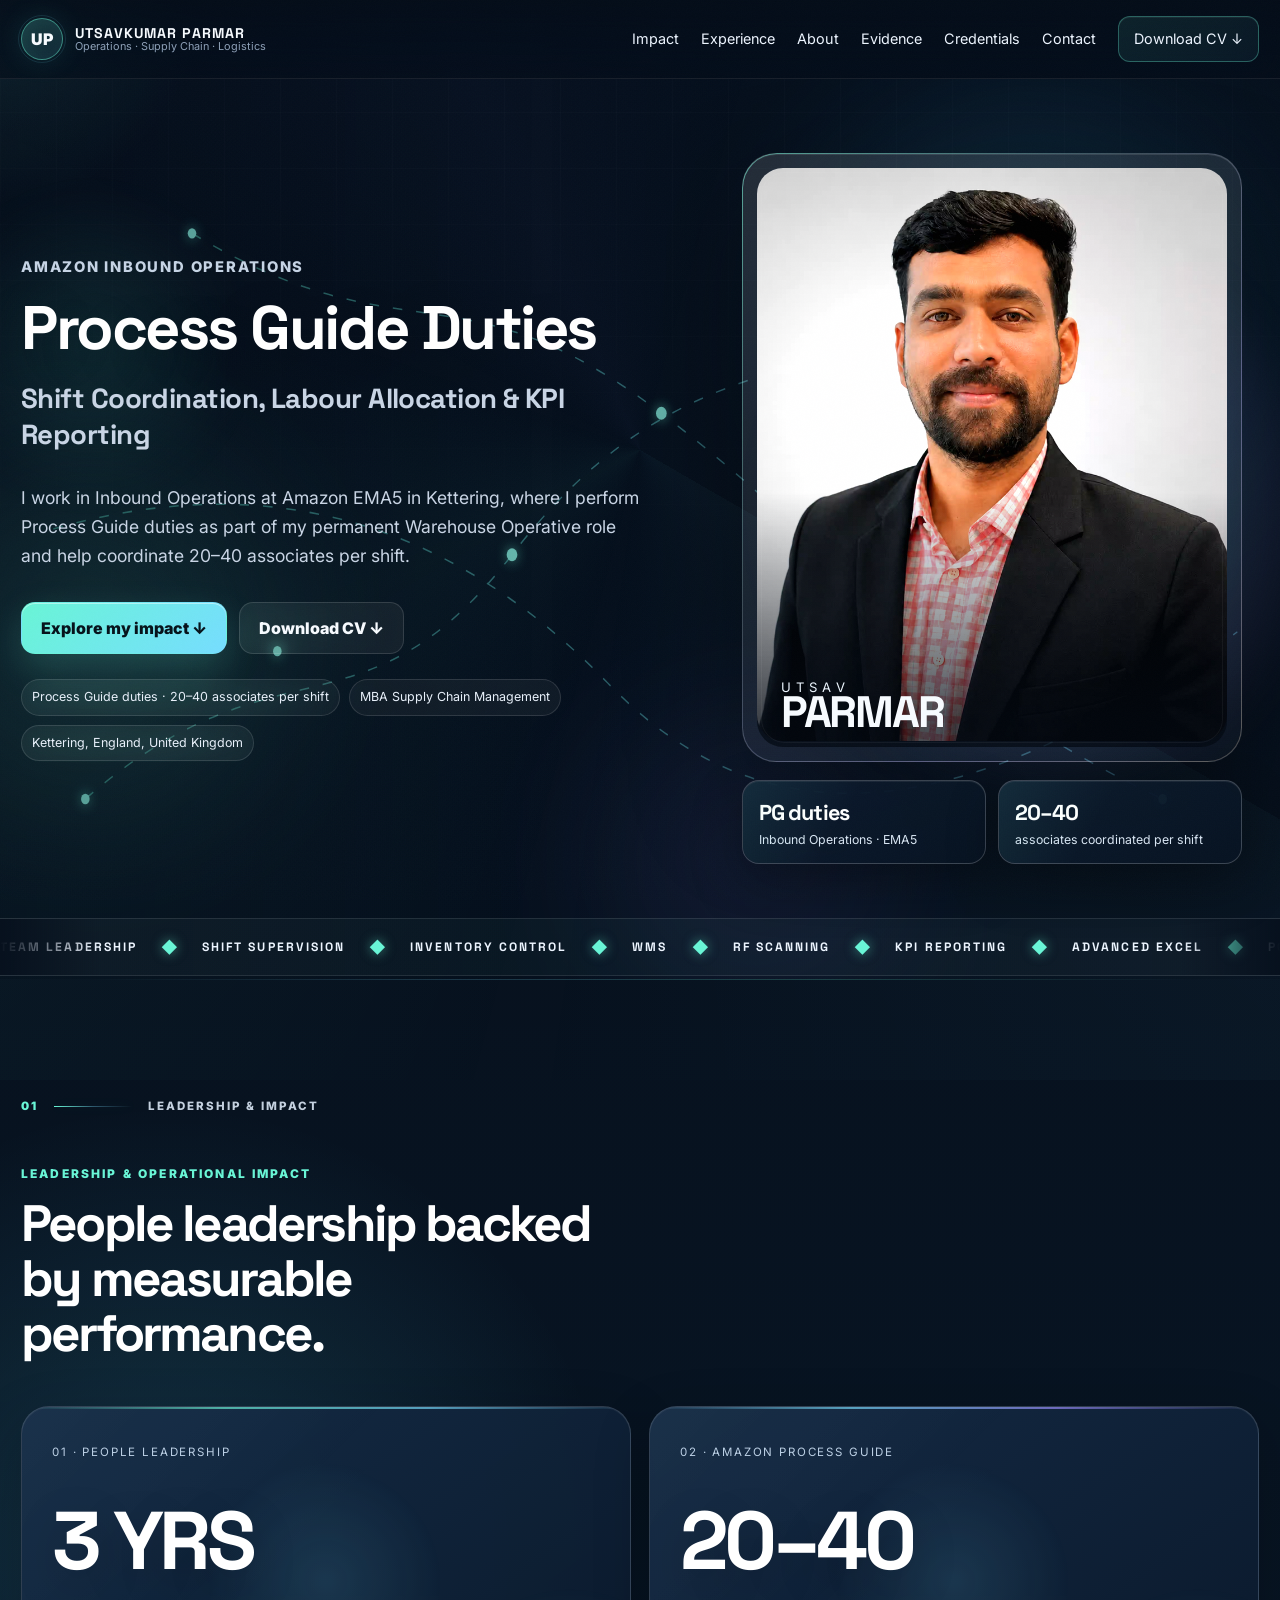
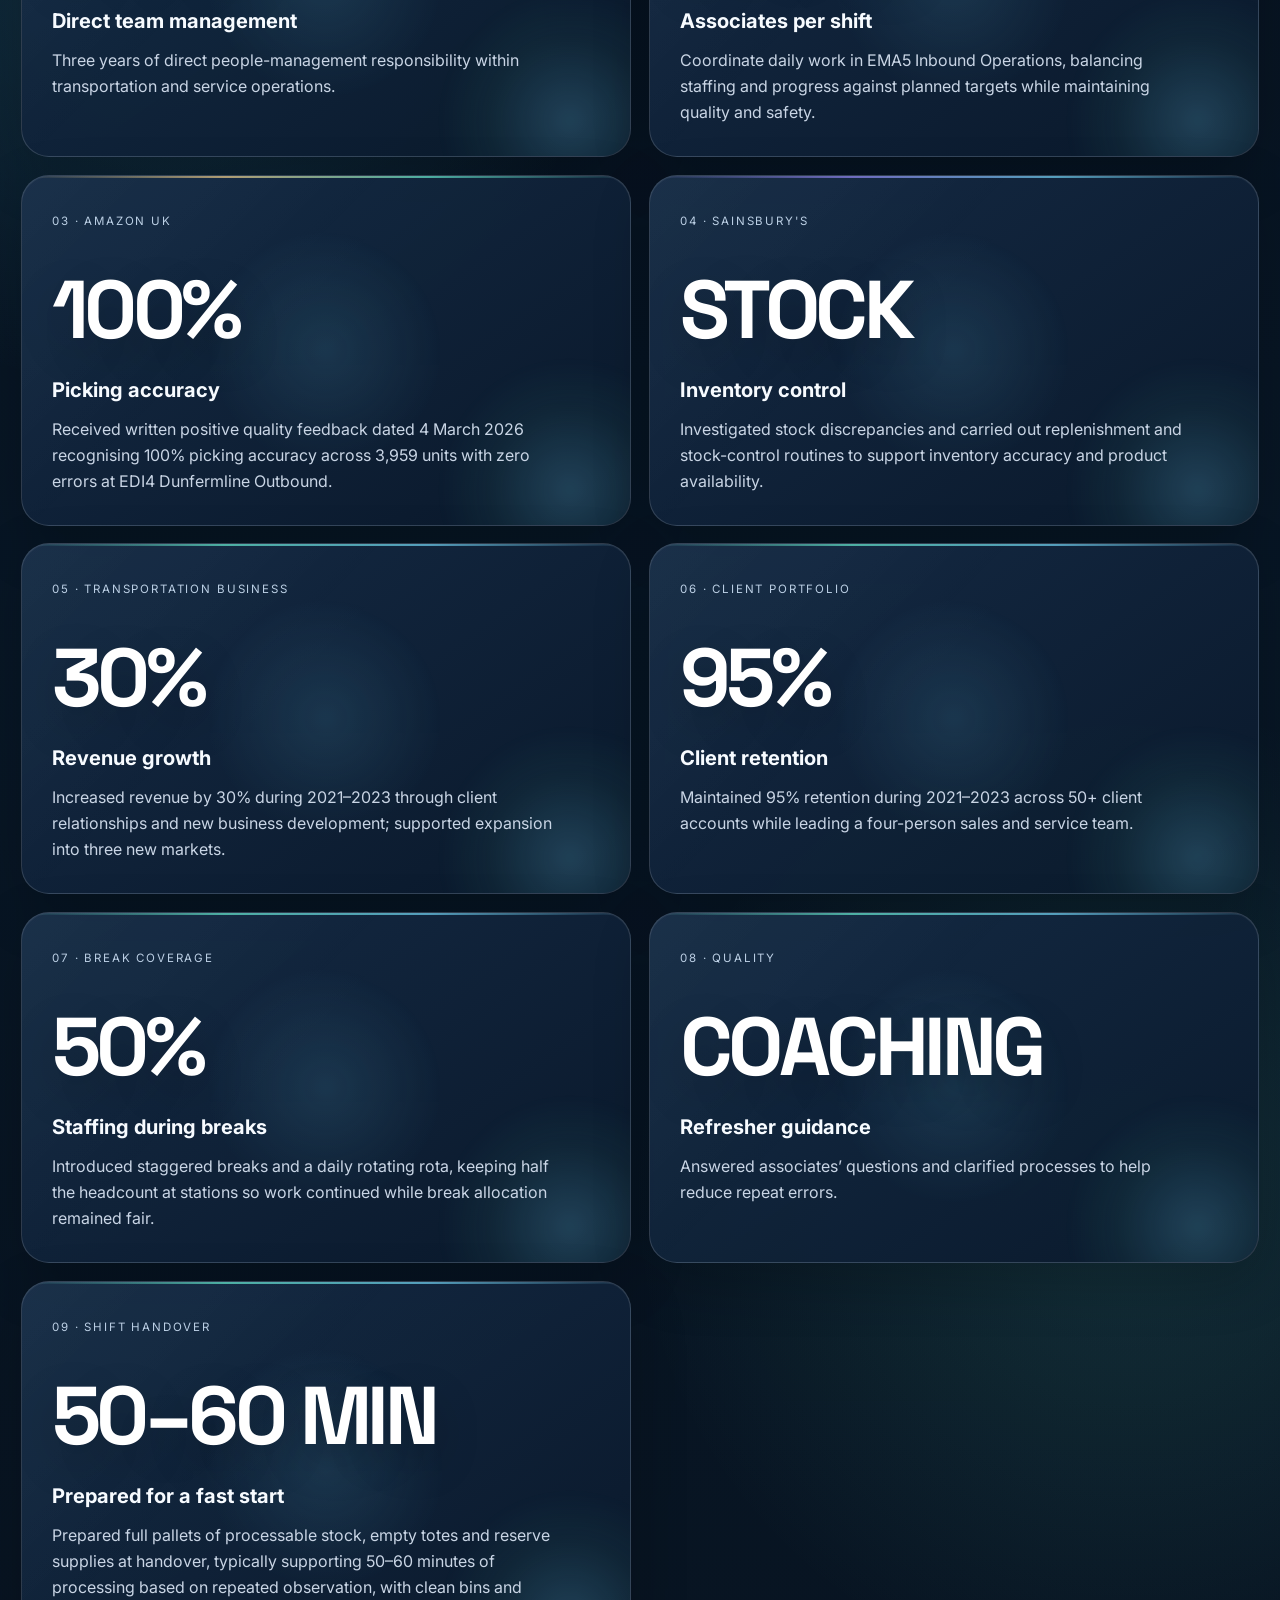
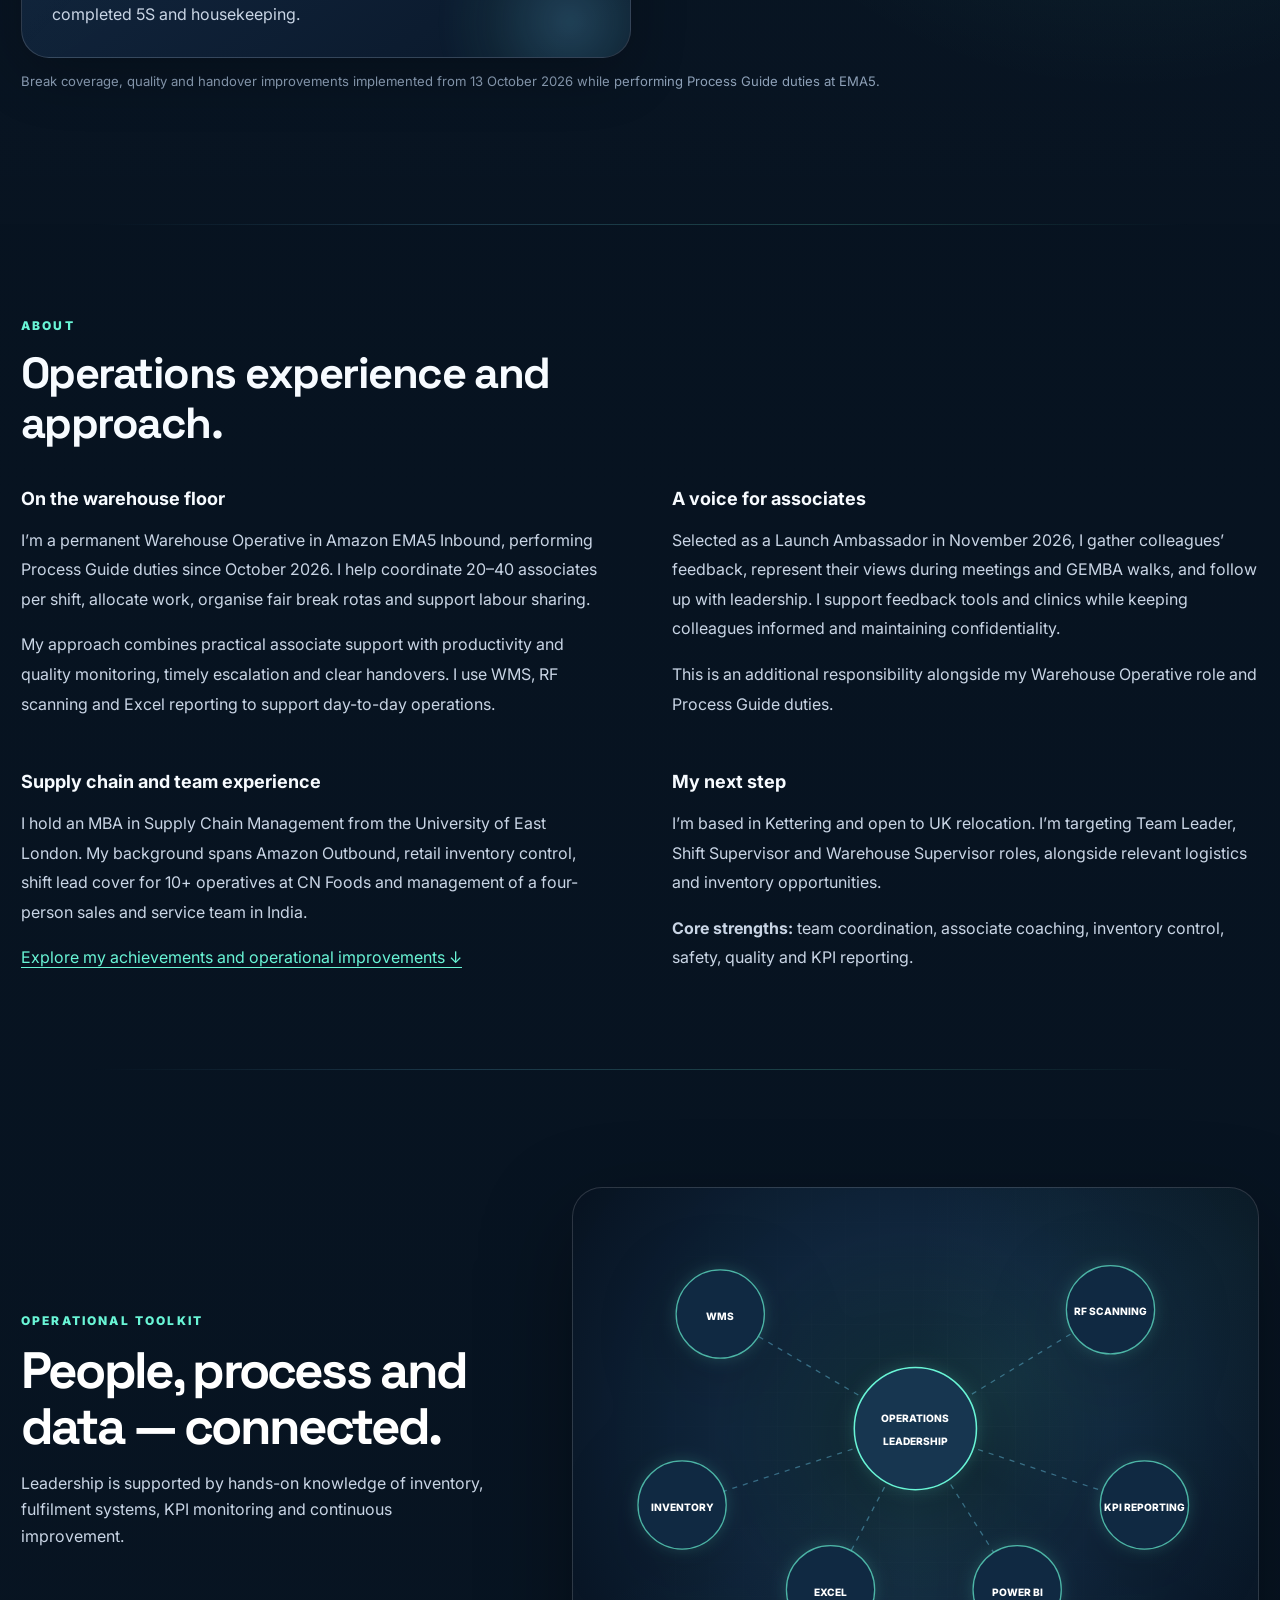
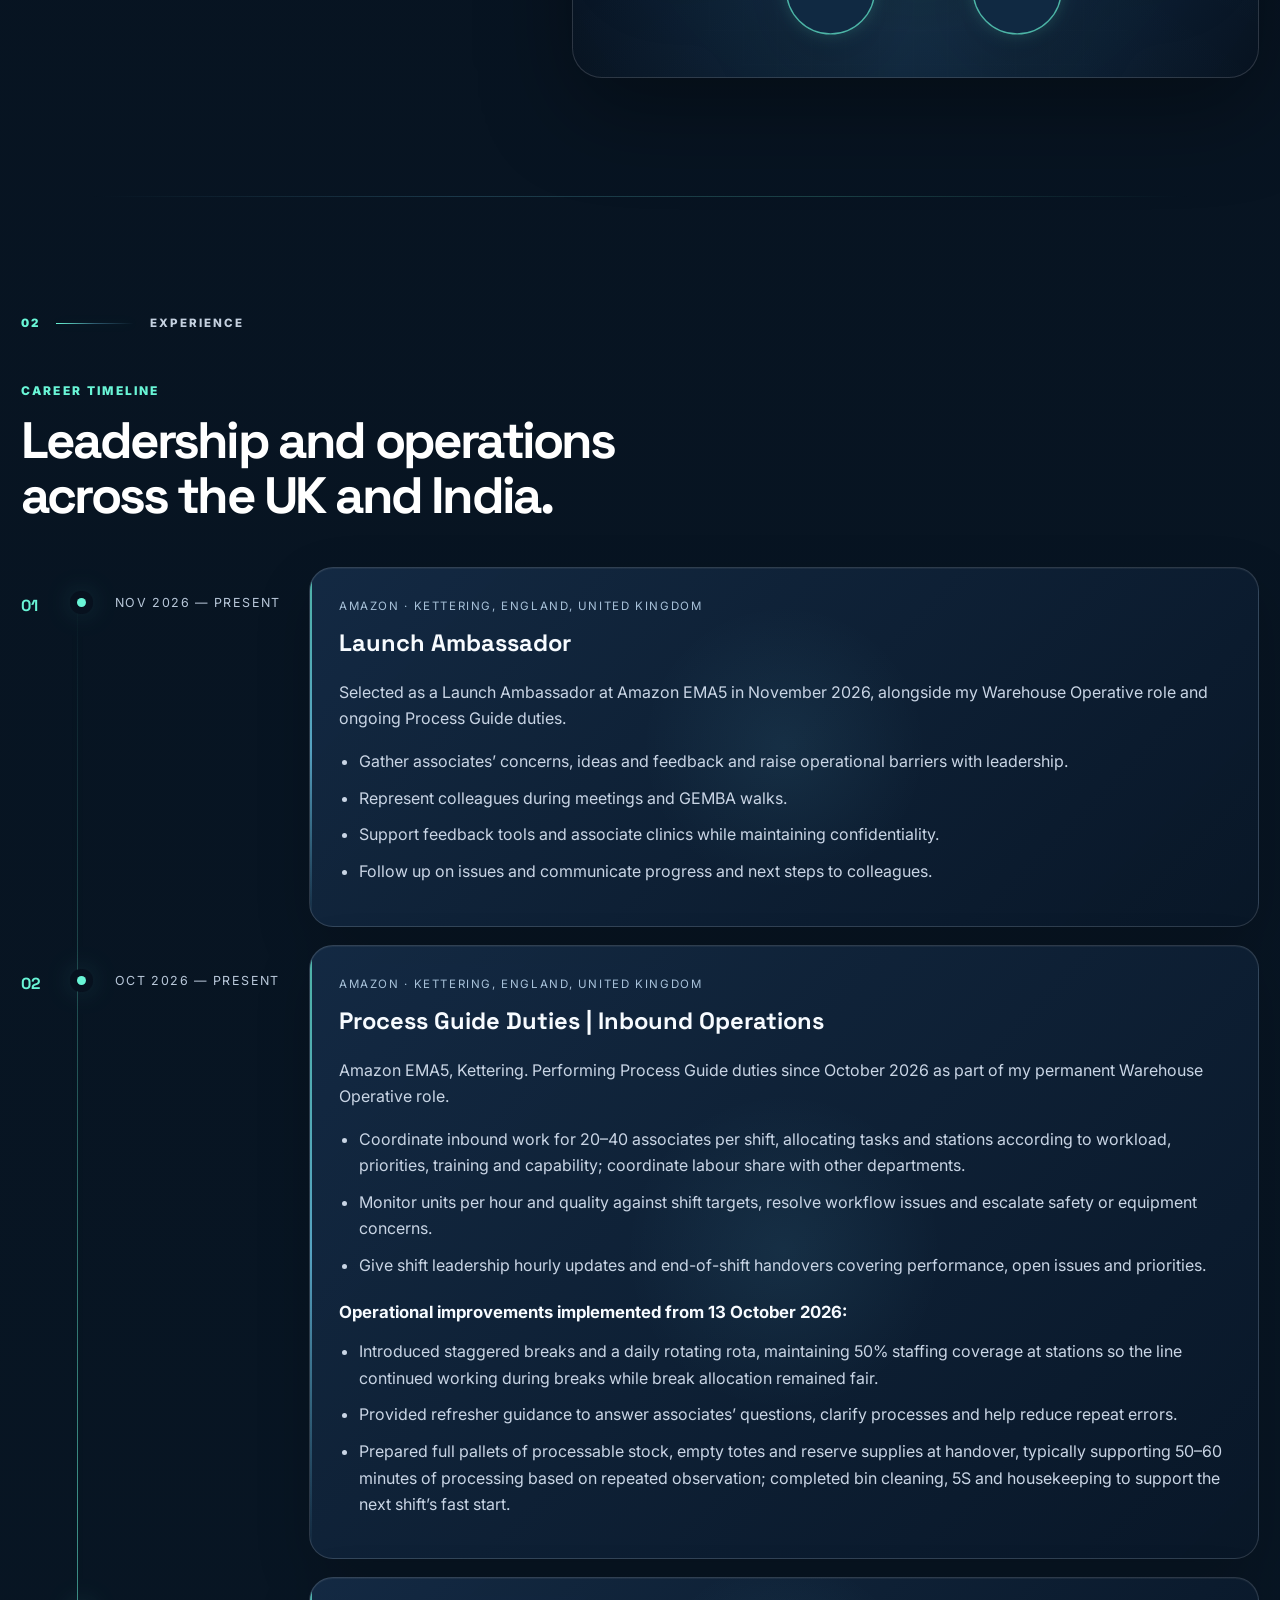
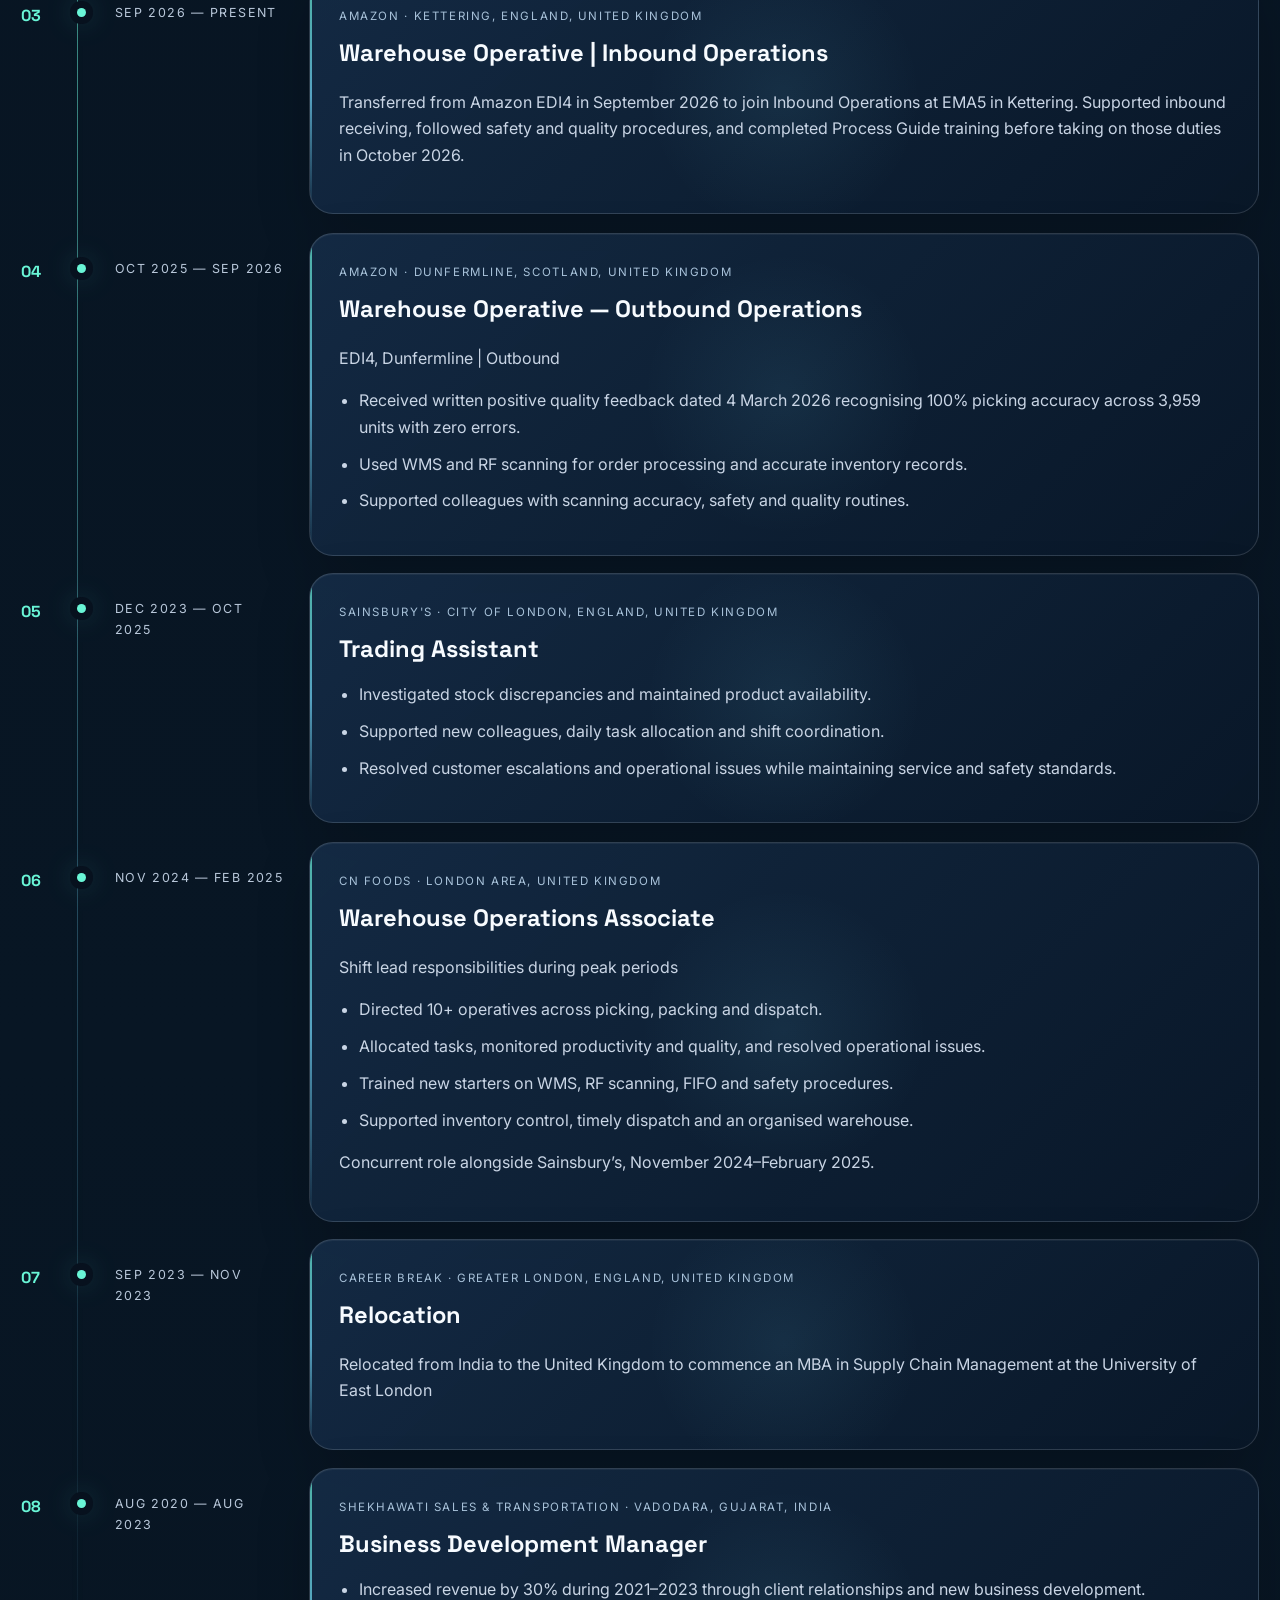
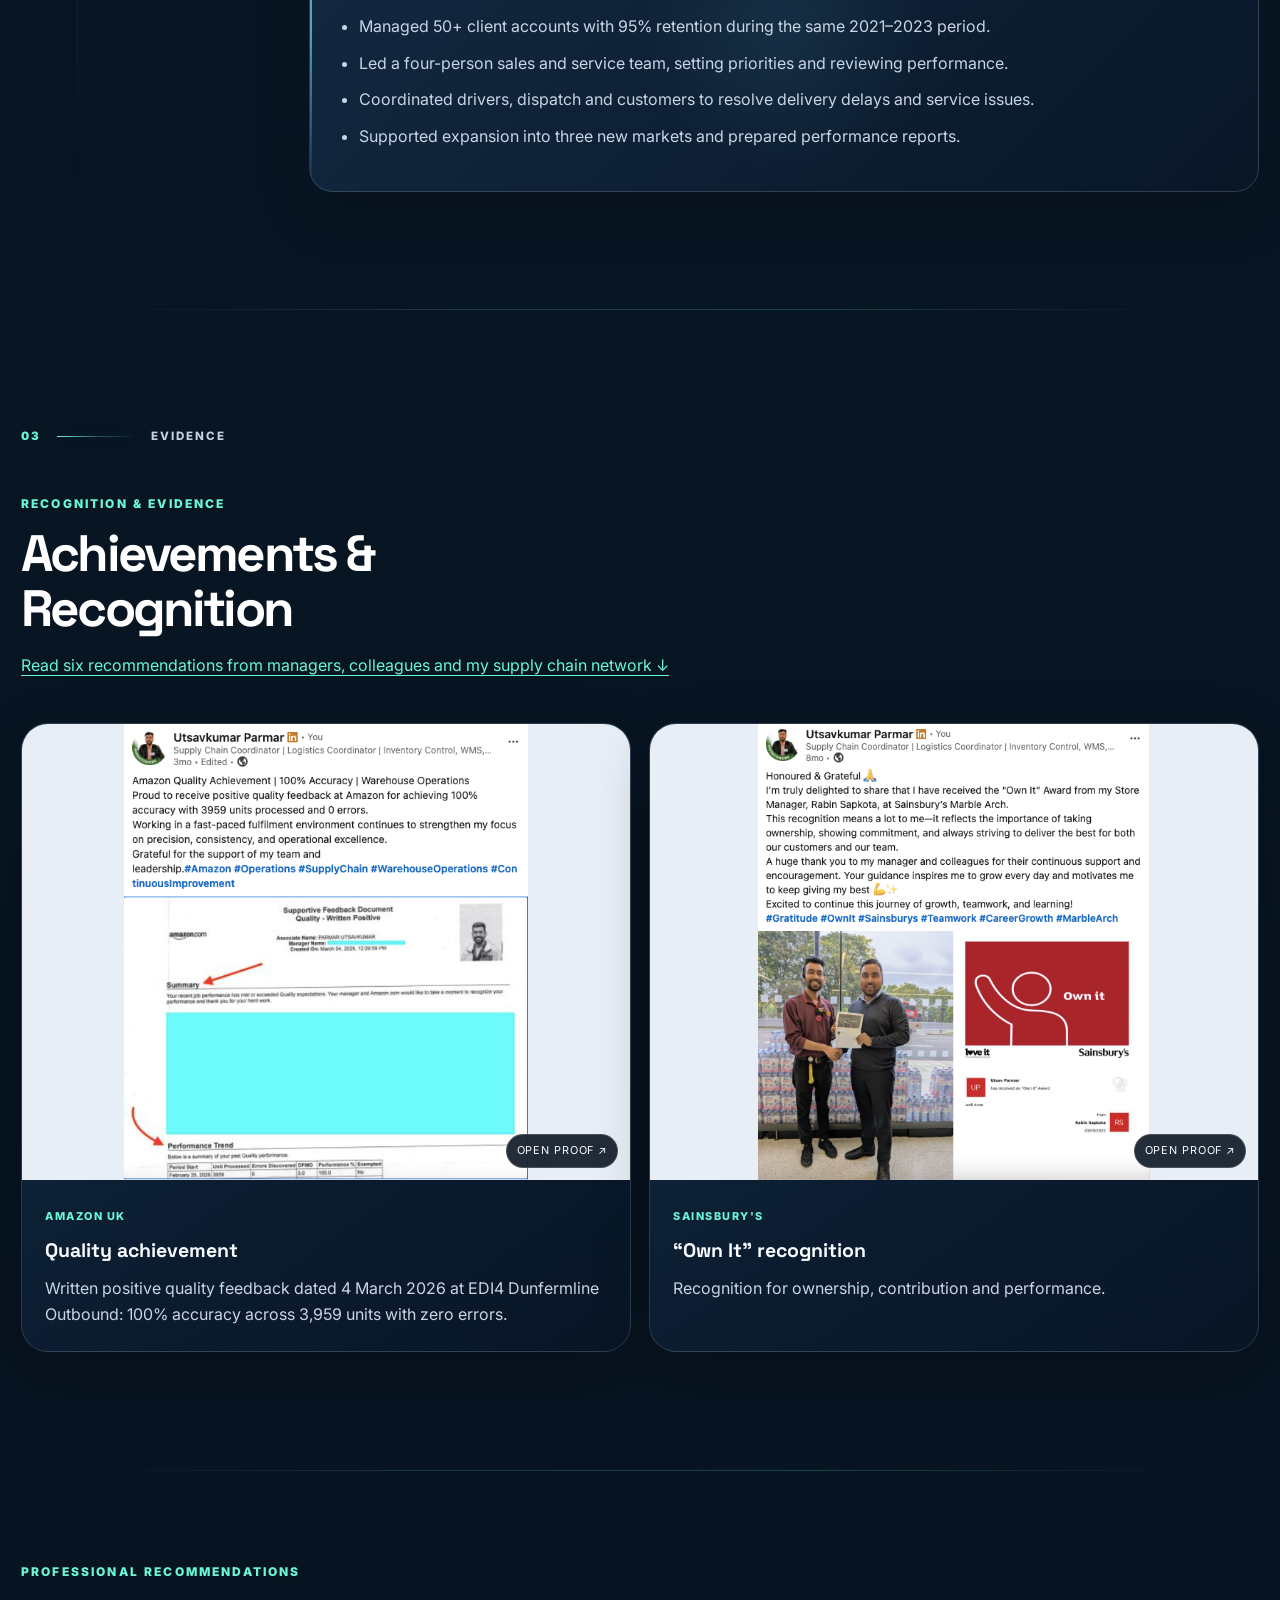
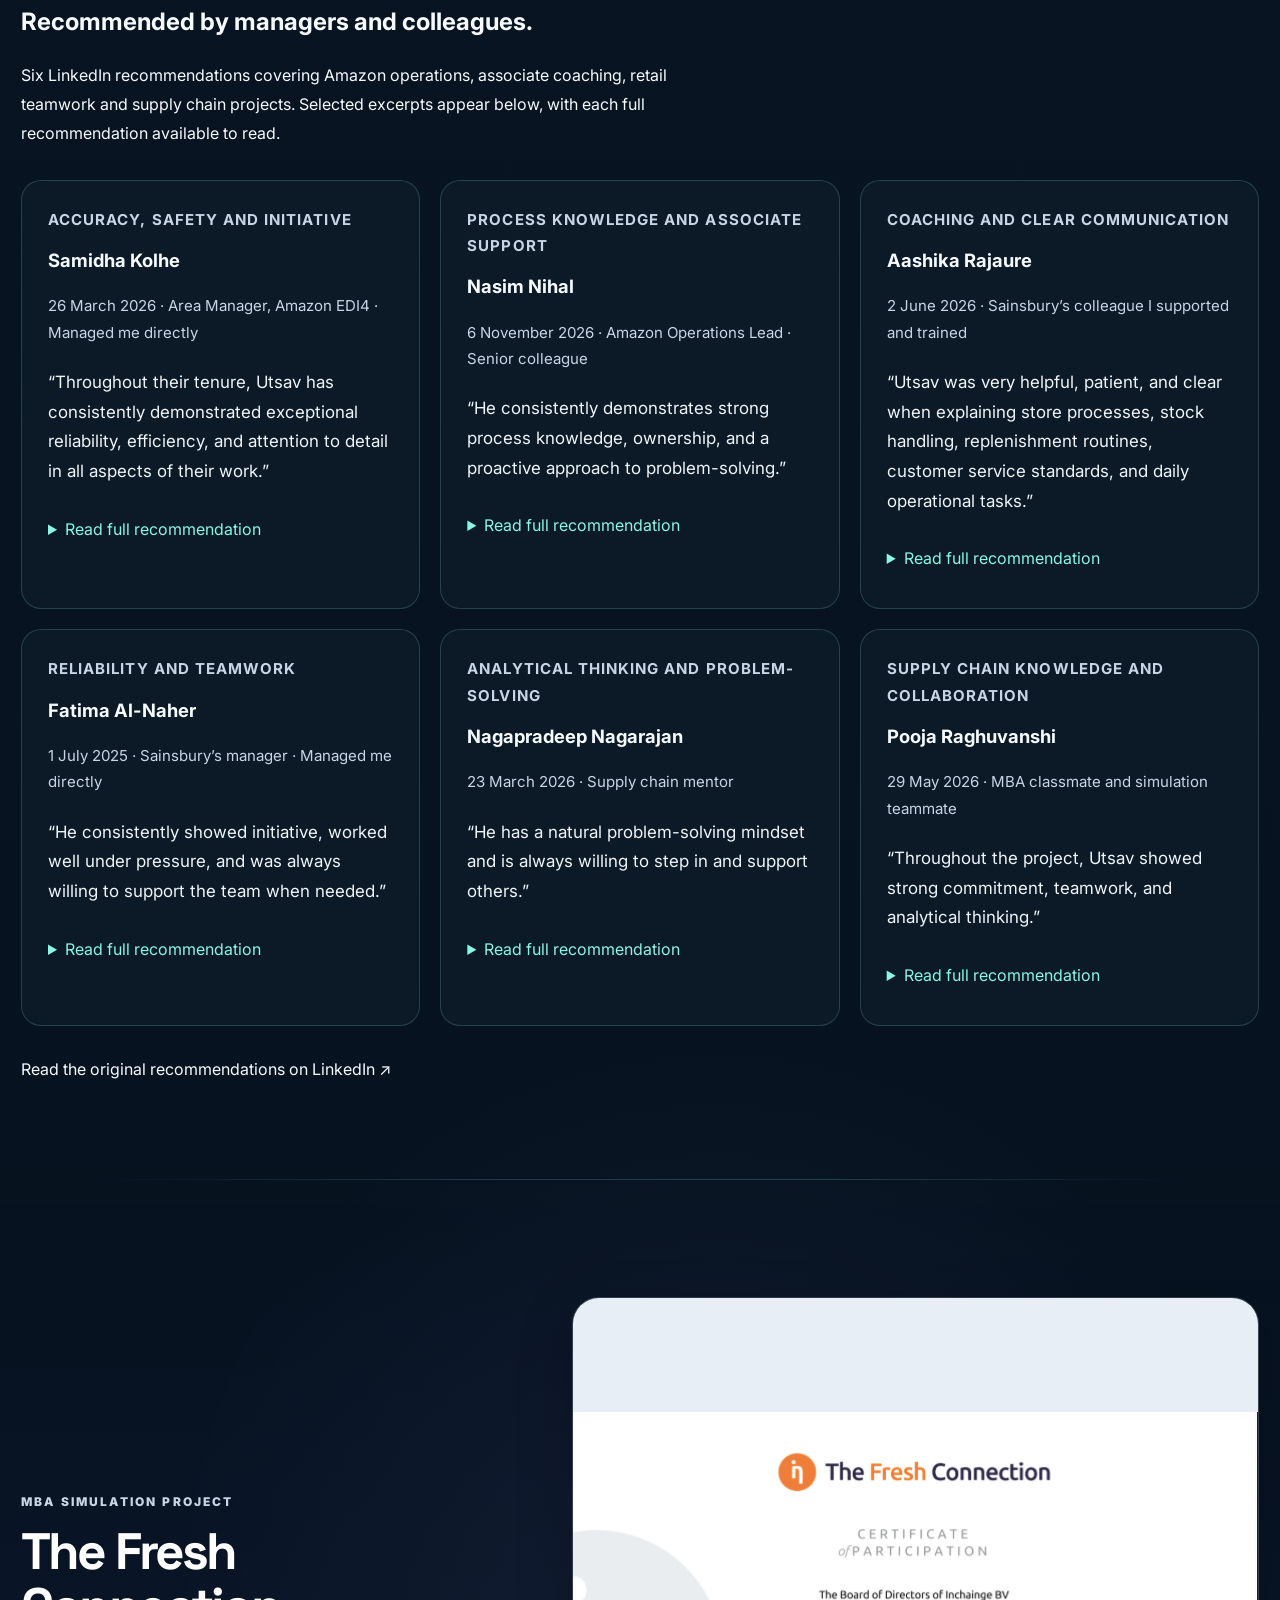
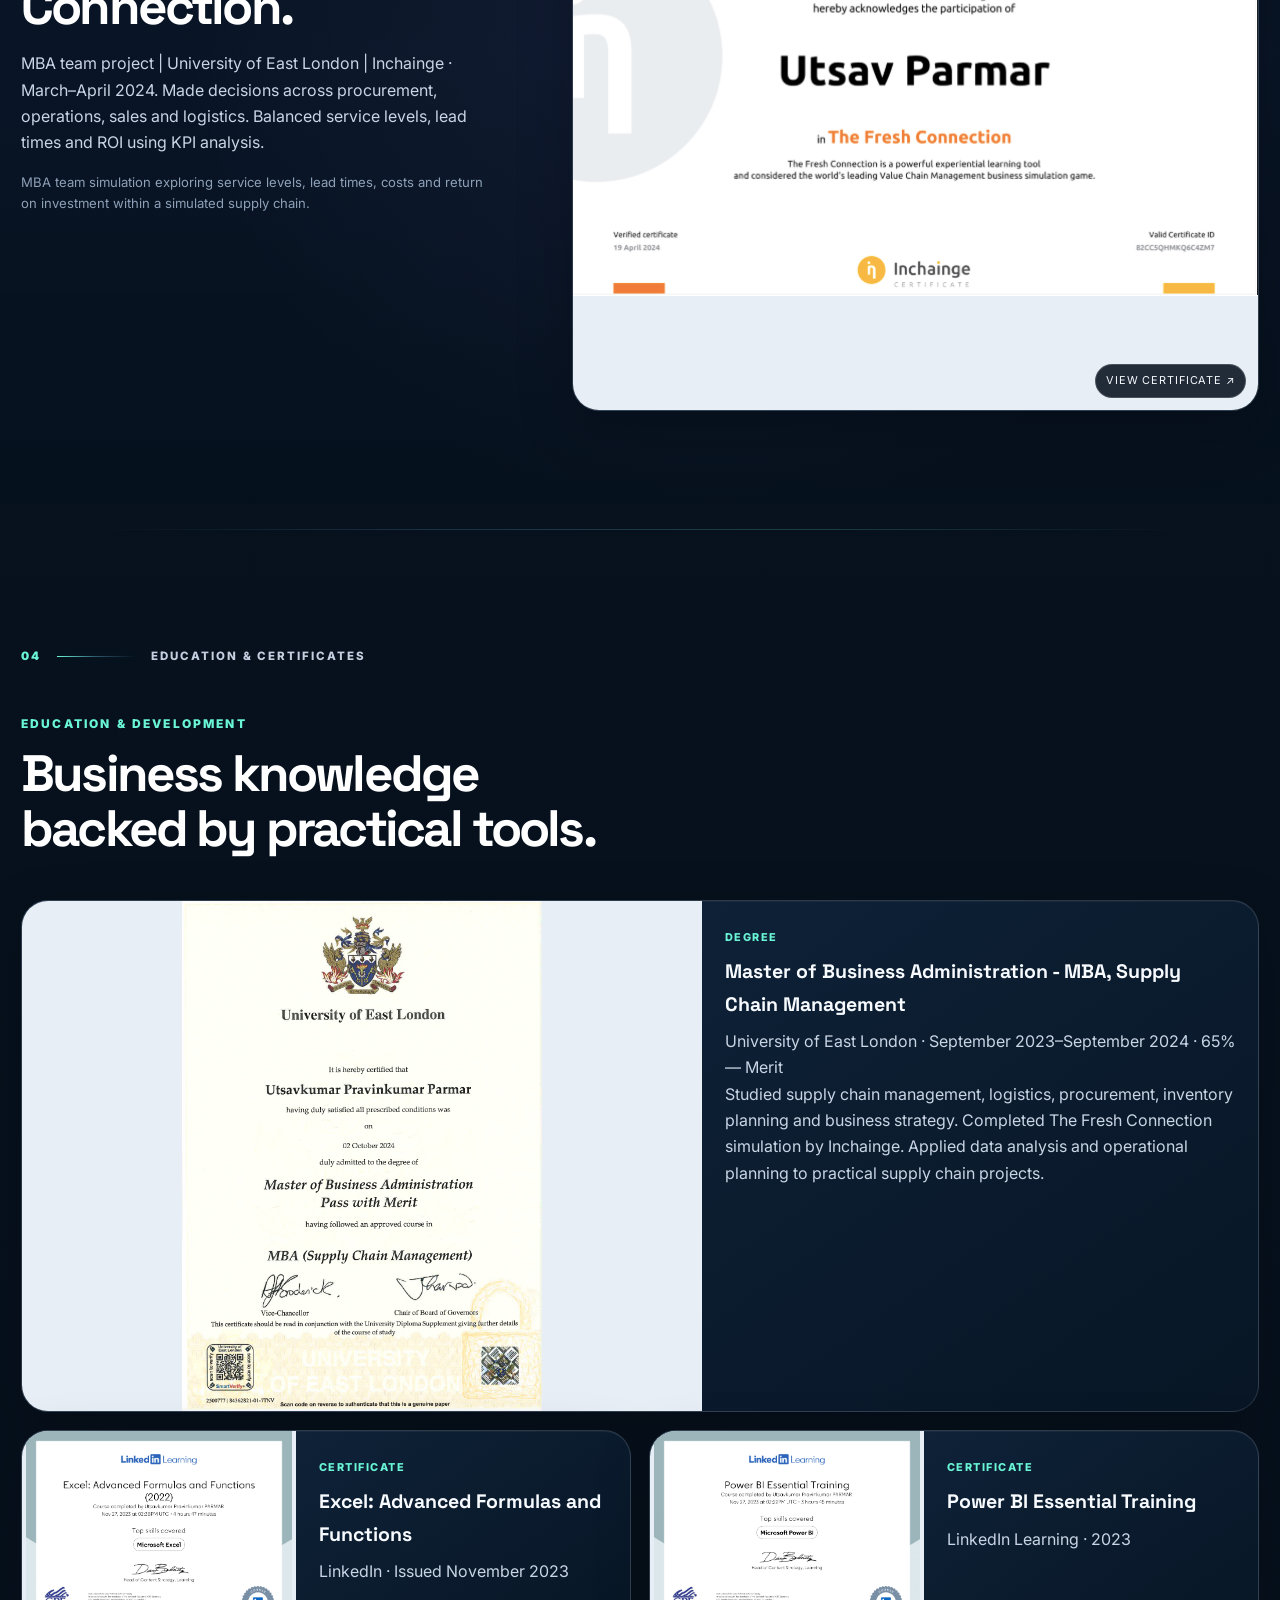
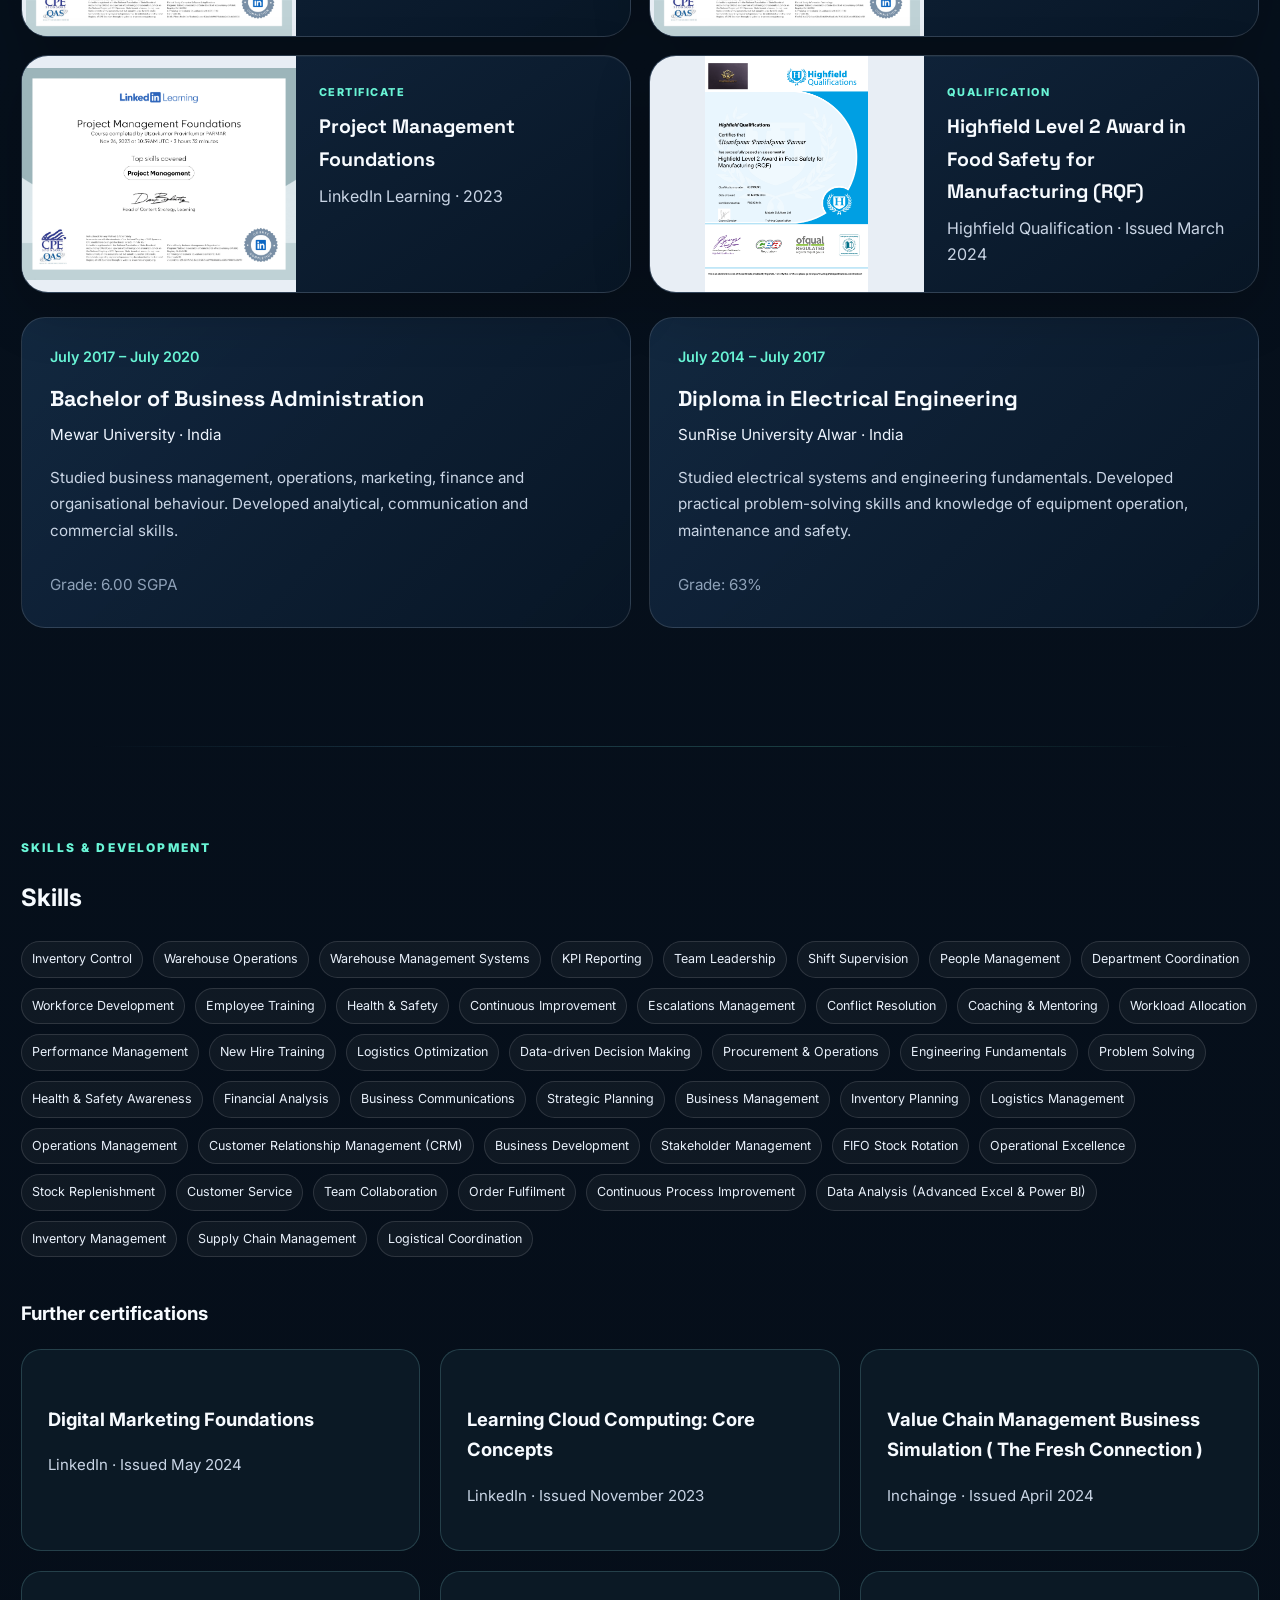
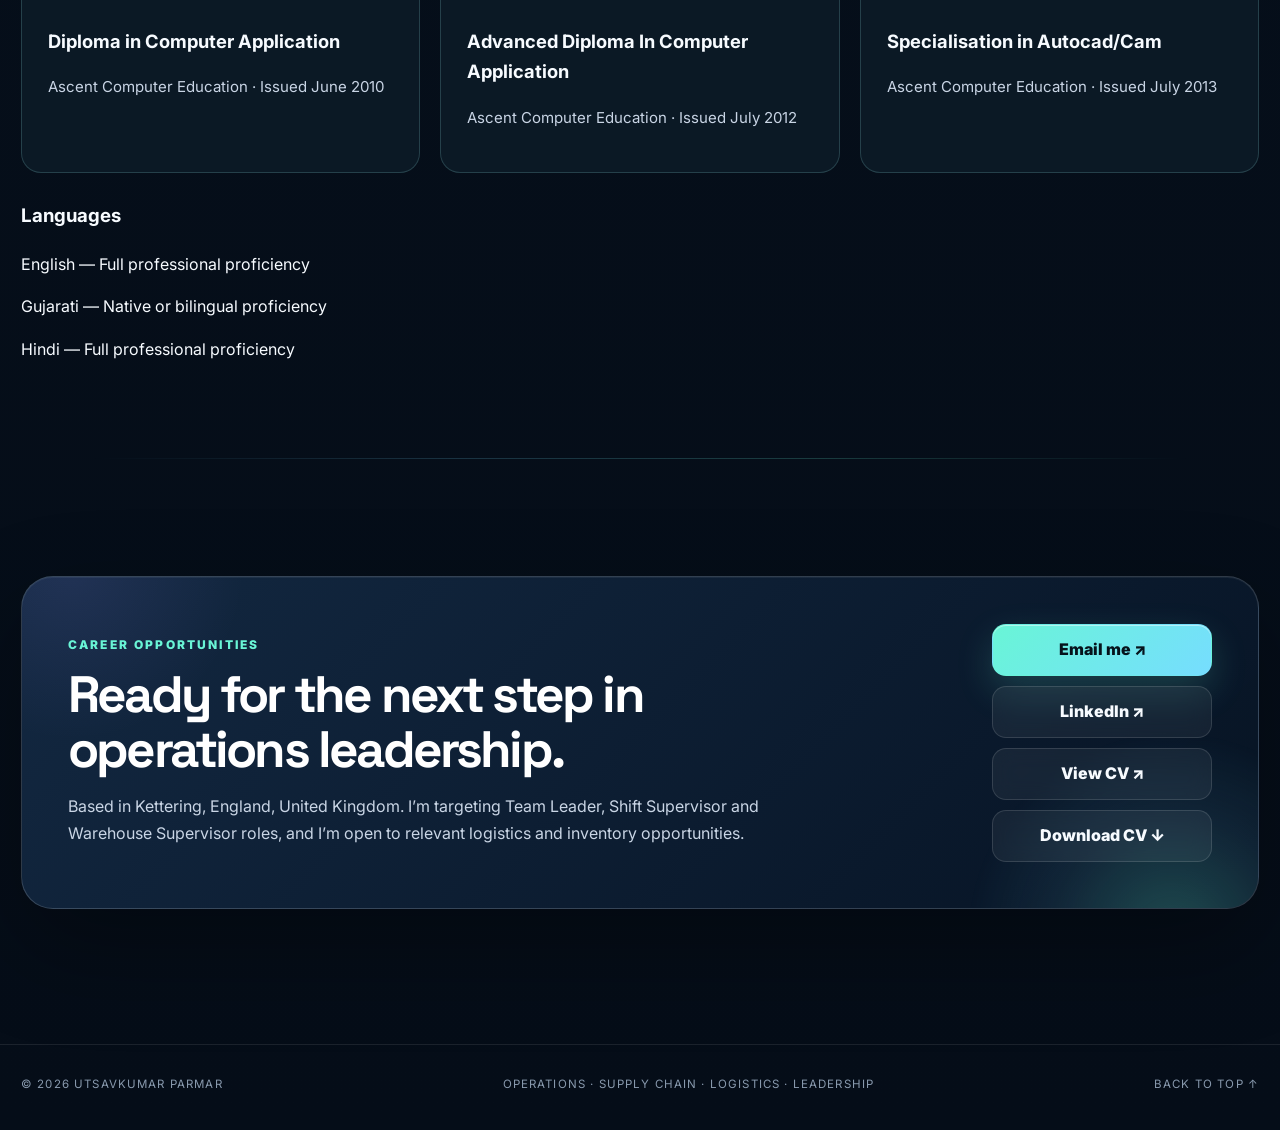
==== commit ea127b9f: "Align recognition cards to equal top and bottom edges" ====
--- a/index.html
+++ b/index.html
@@ -36,6 +36,11 @@
 .education-entry .education-grade{margin:auto 0 0;padding-top:12px;color:var(--soft)}
 @media(max-width:840px){.about-grid,.education-row,#proof .proof-grid{grid-template-columns:1fr}.about-grid{gap:26px}.education-entry{padding:24px}.portrait-stats{width:min(500px,92%)}}
 
+
+#proof .proof-grid{align-items:stretch}
+#proof .proof-card{display:flex;flex-direction:column;height:100%}
+#proof .proof-card>button{flex-shrink:0}
+#proof .proof-card>div{flex:1}
 </style>
 </head>
 <body>
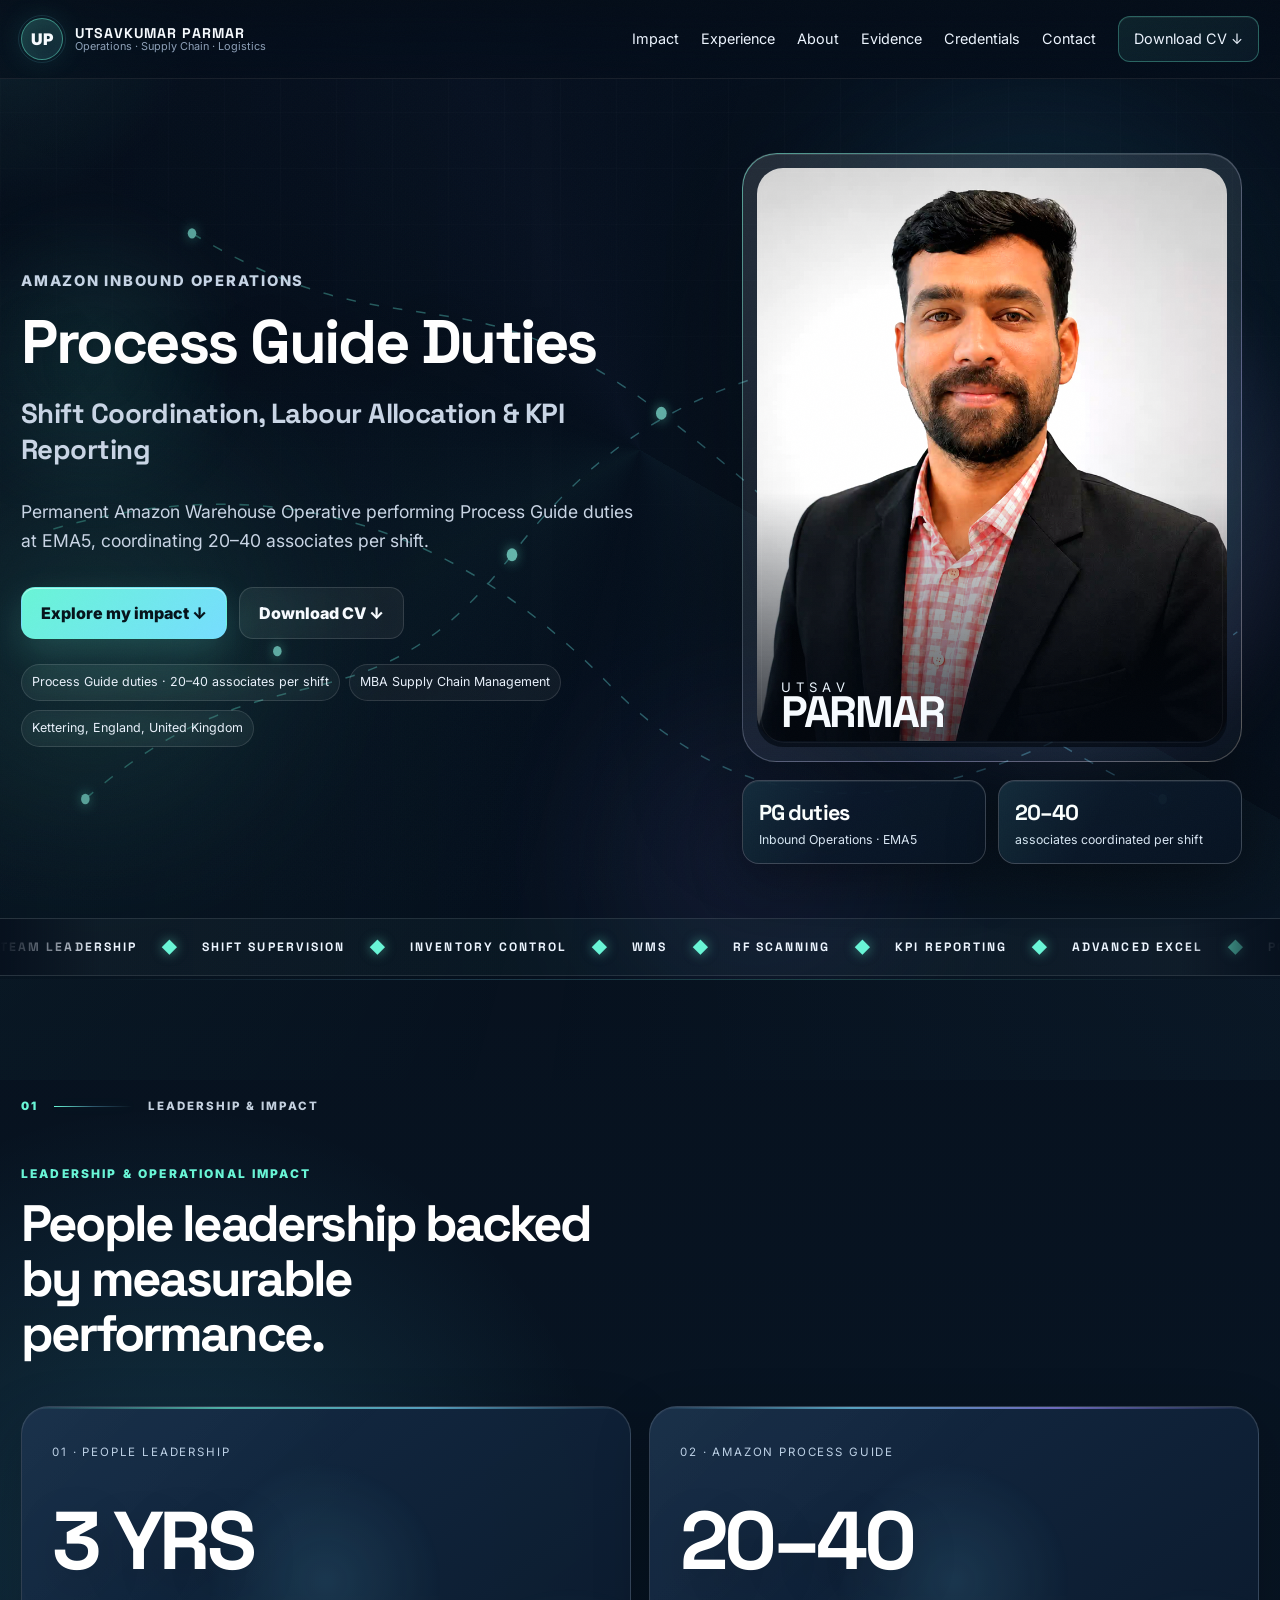
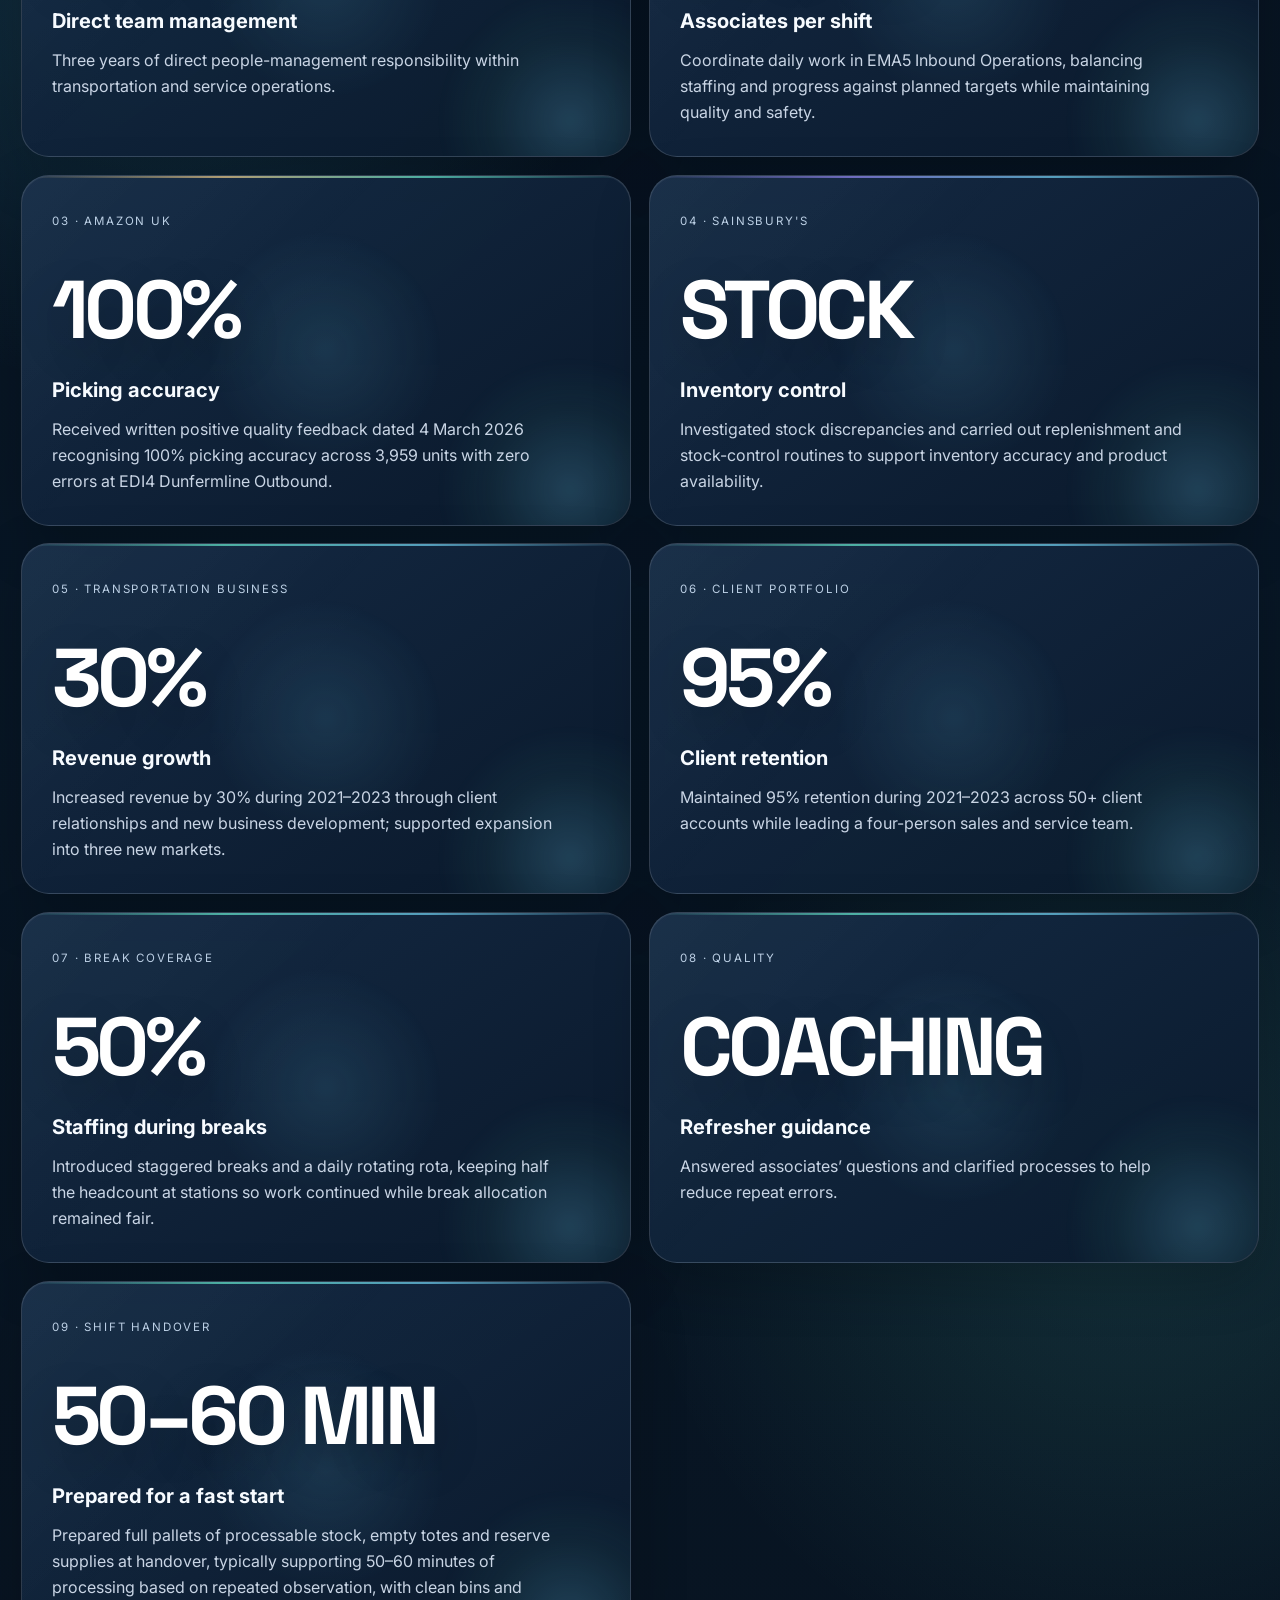
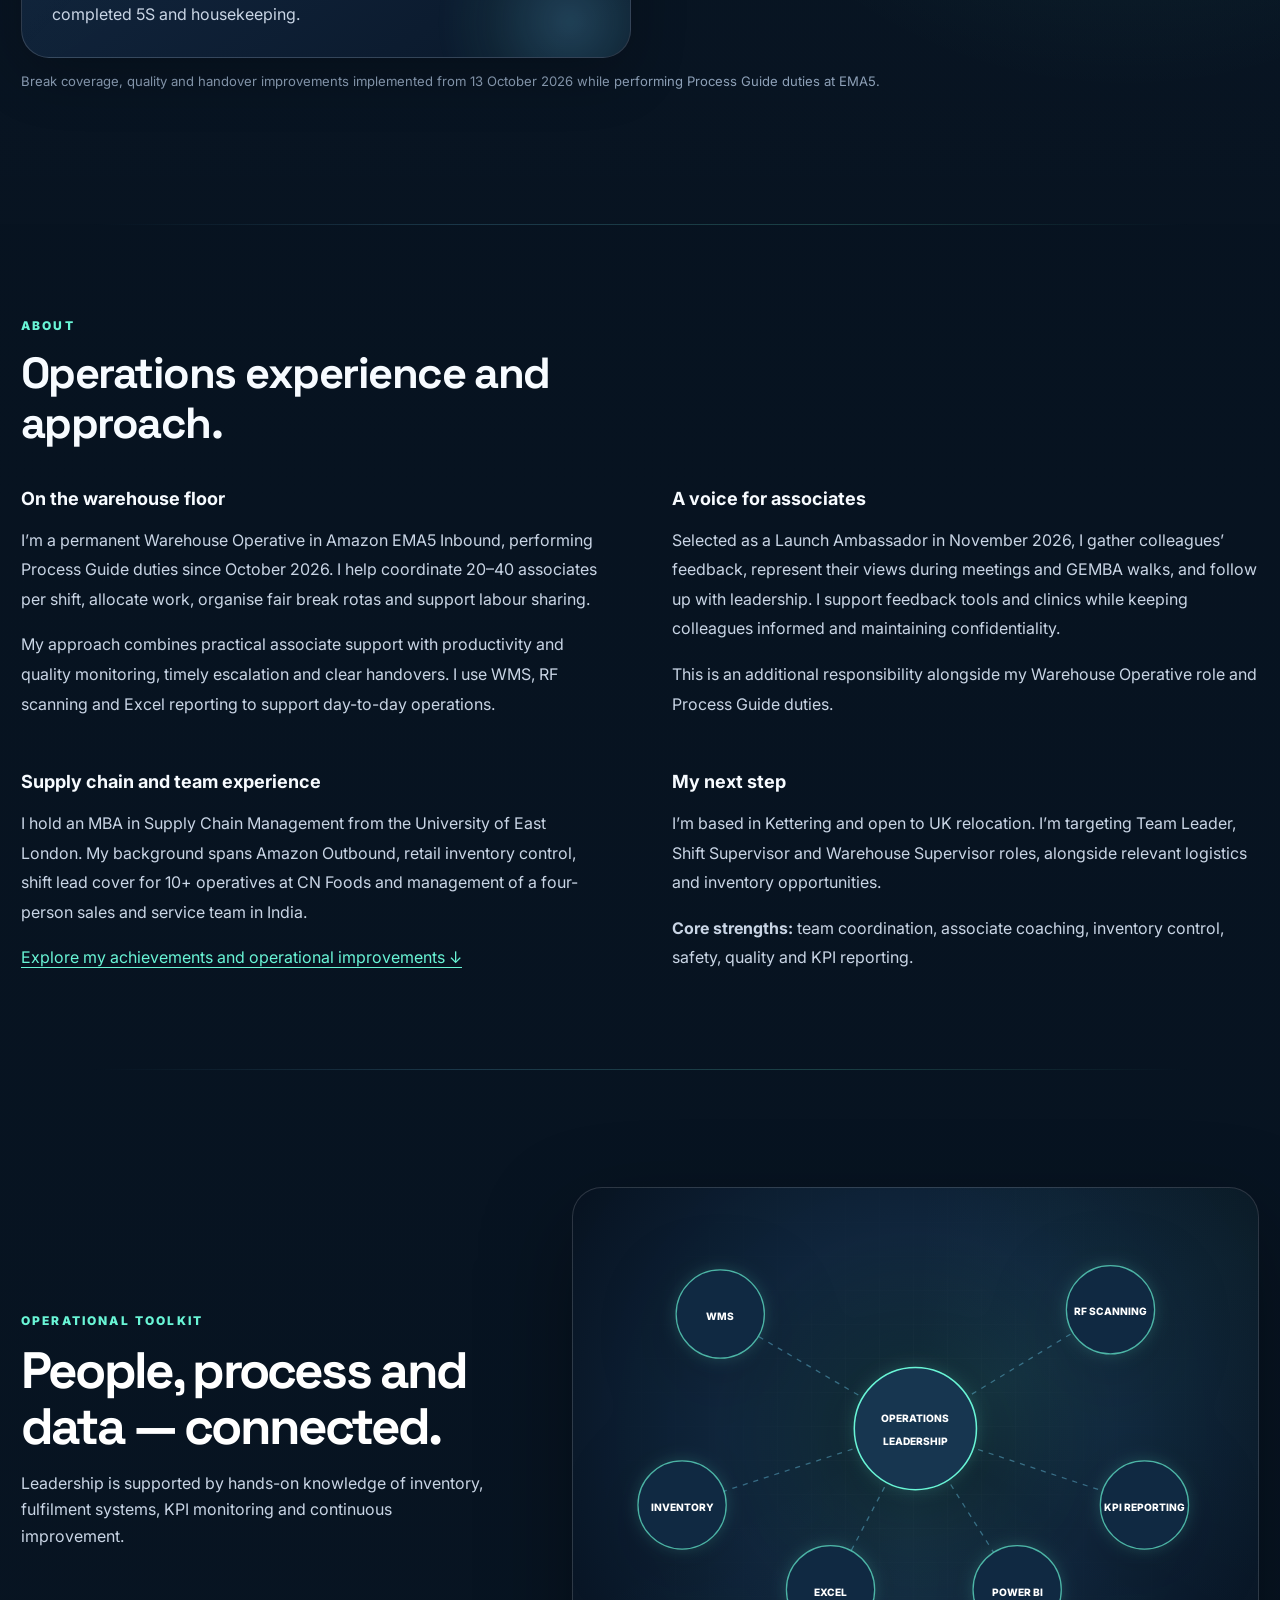
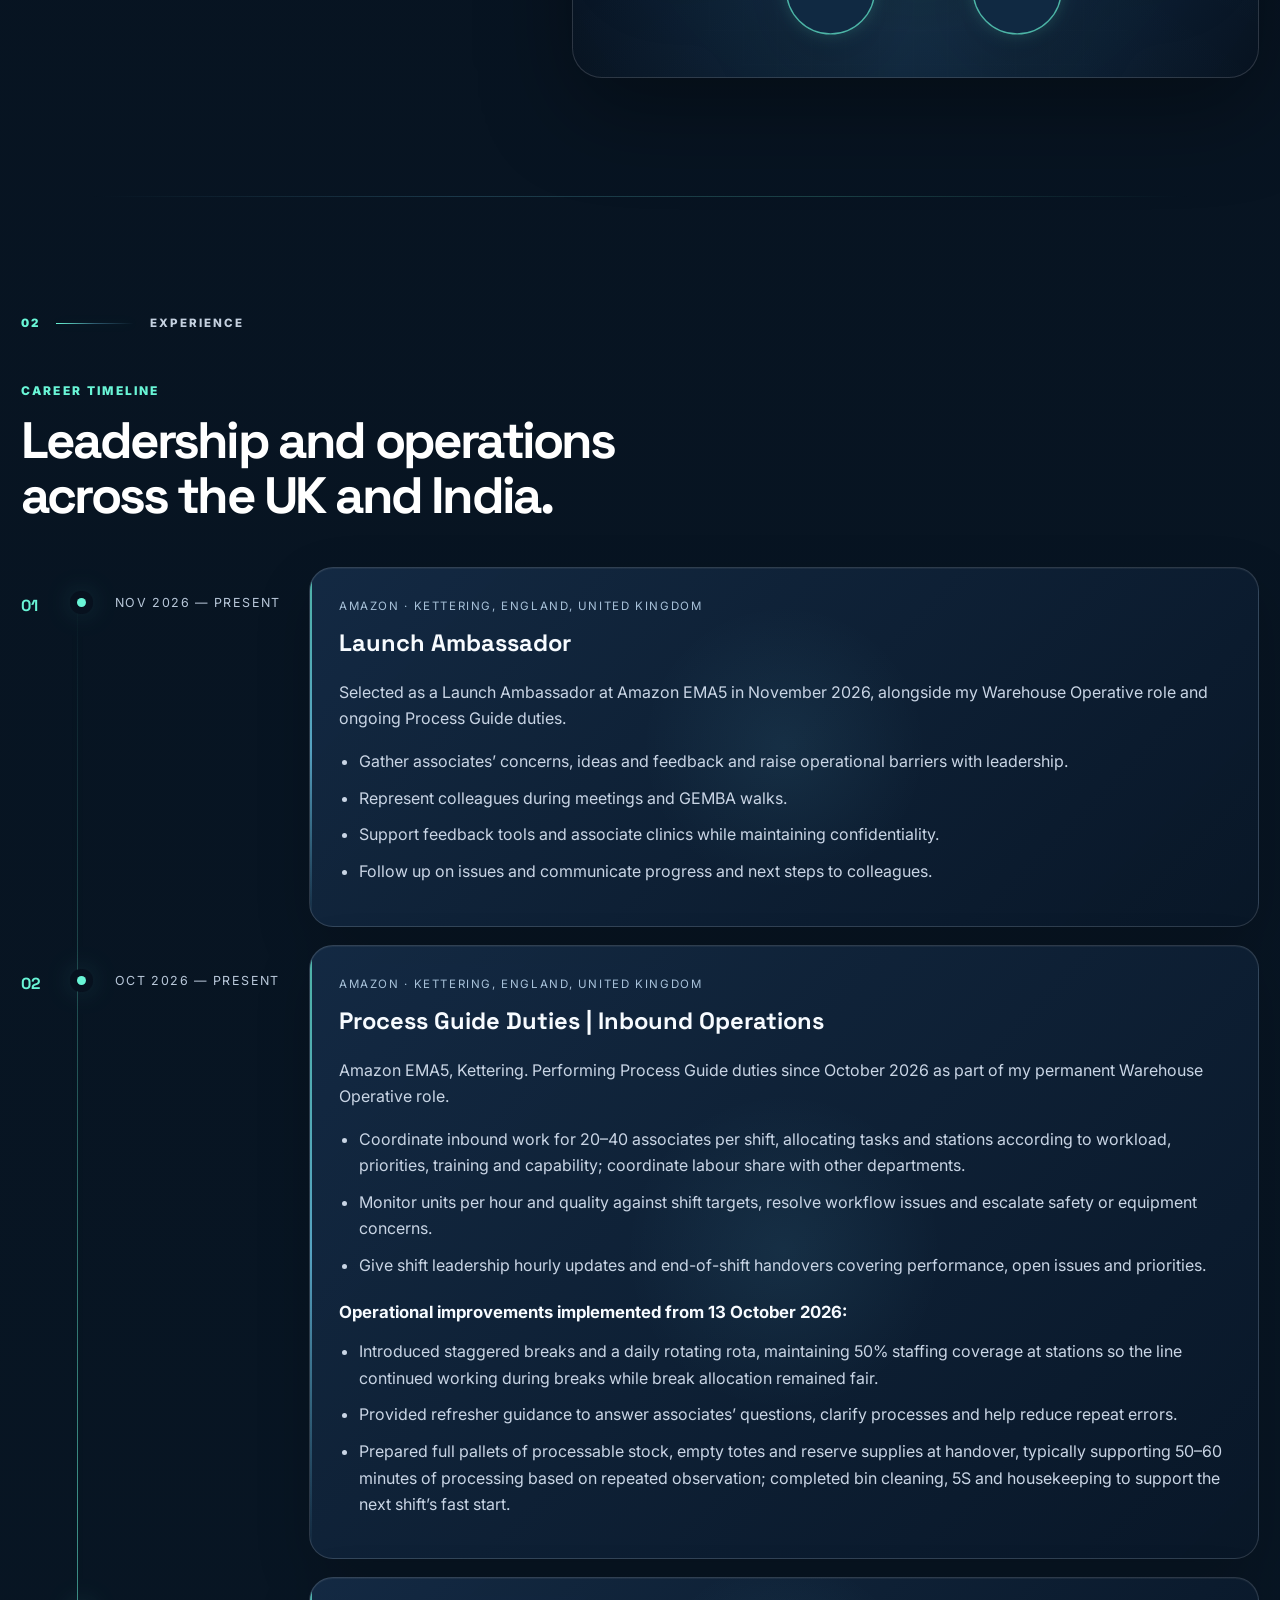
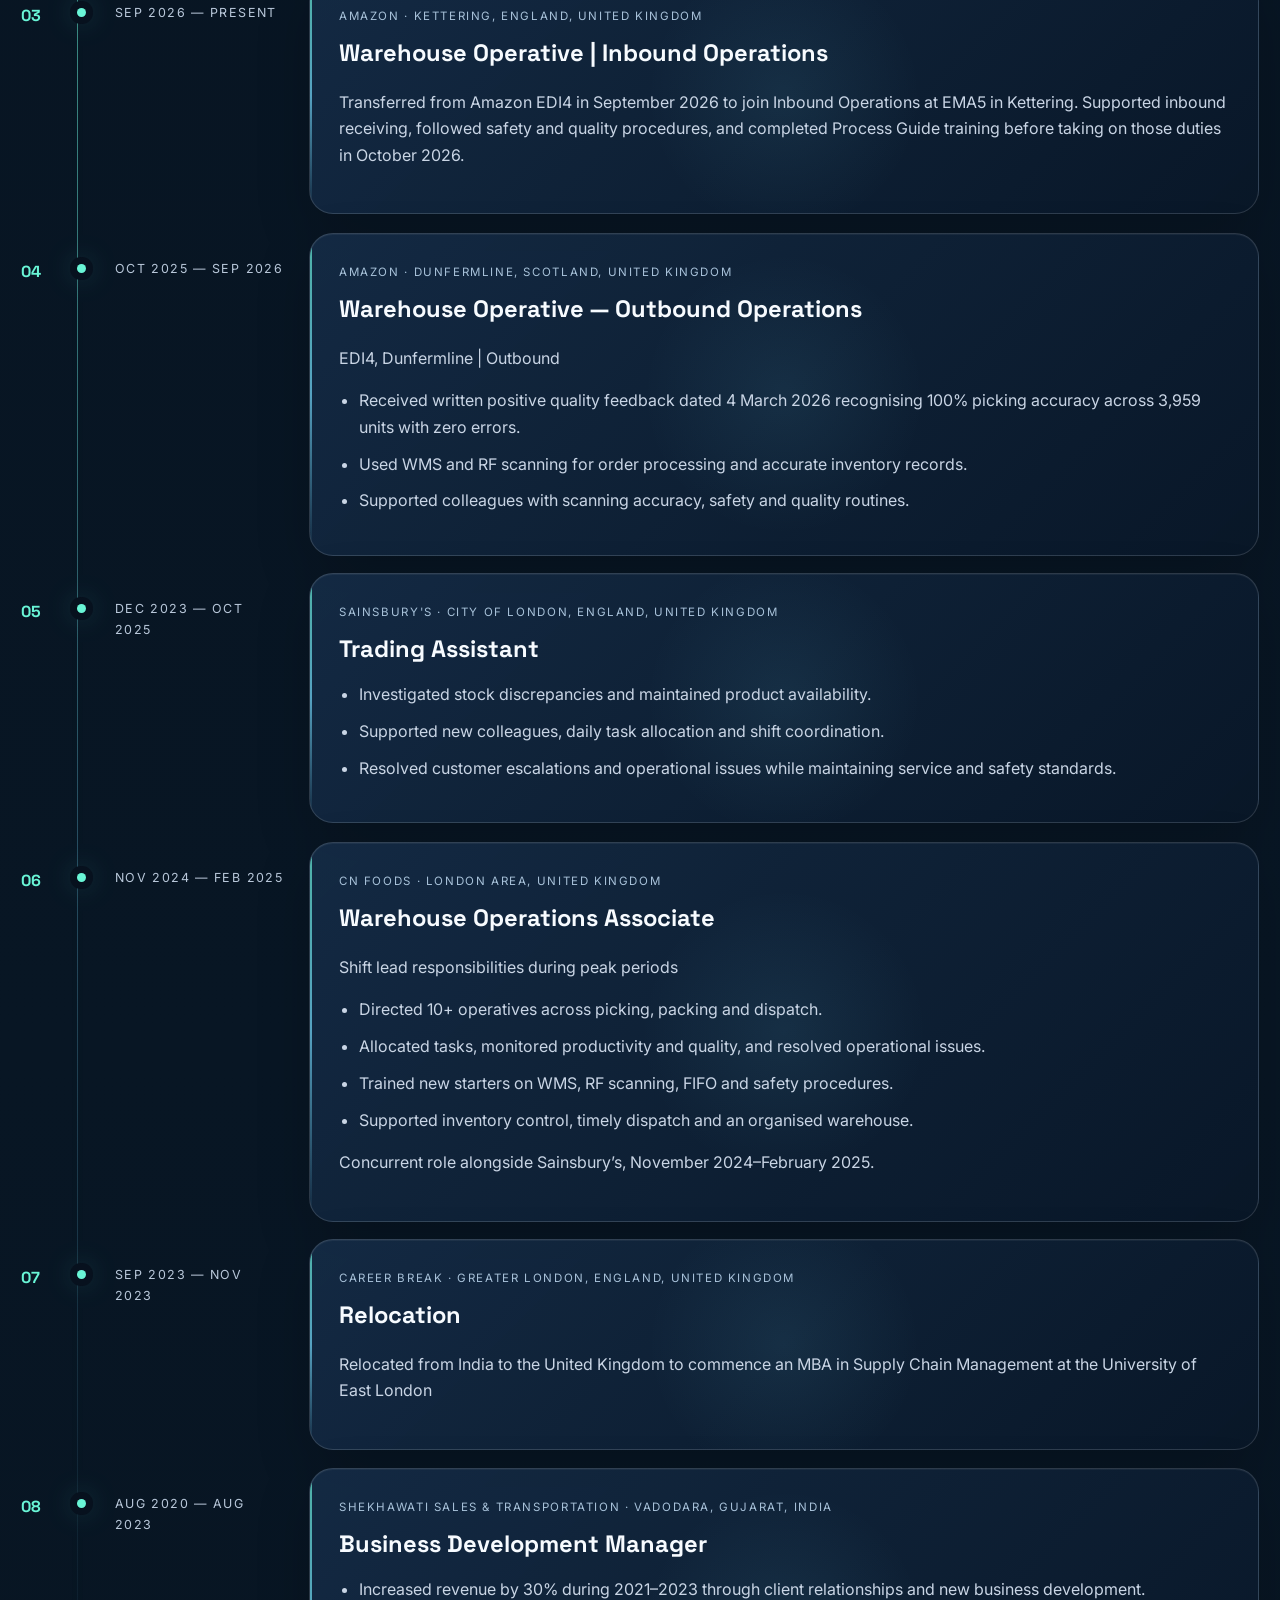
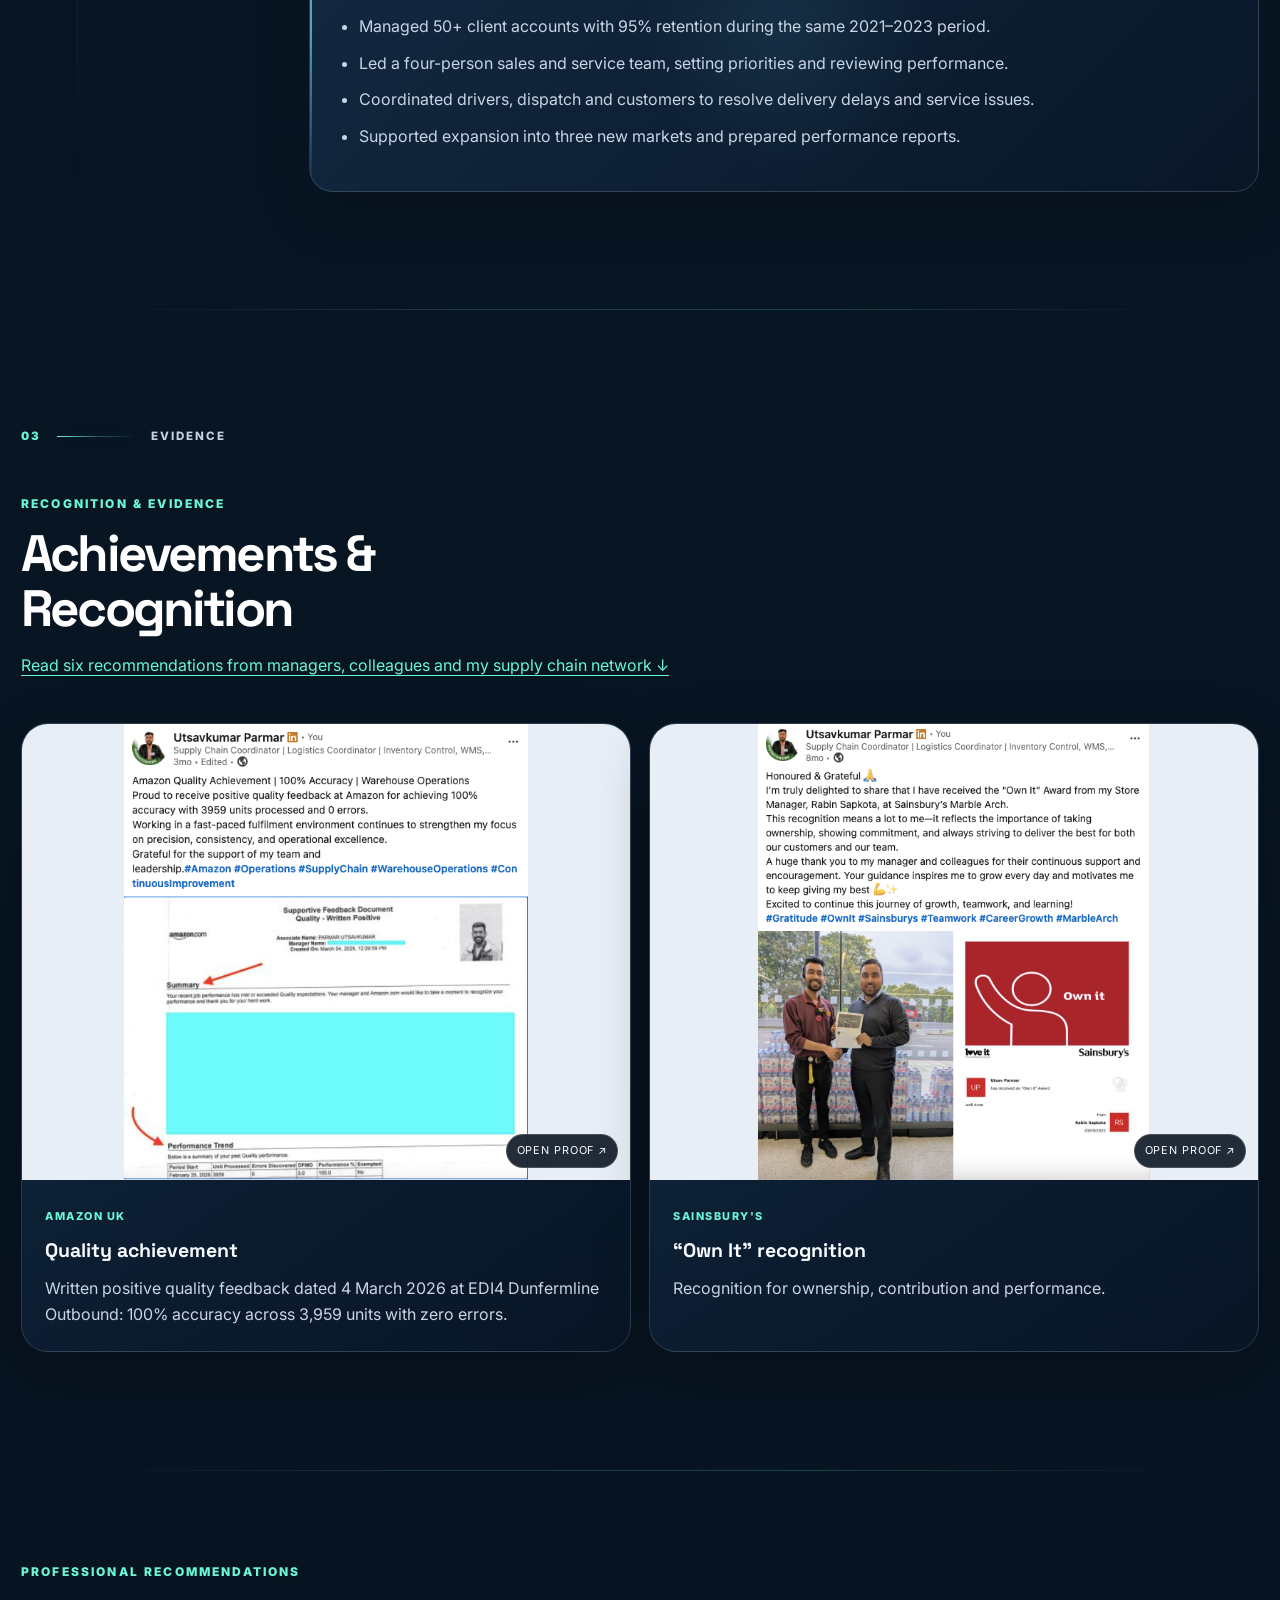
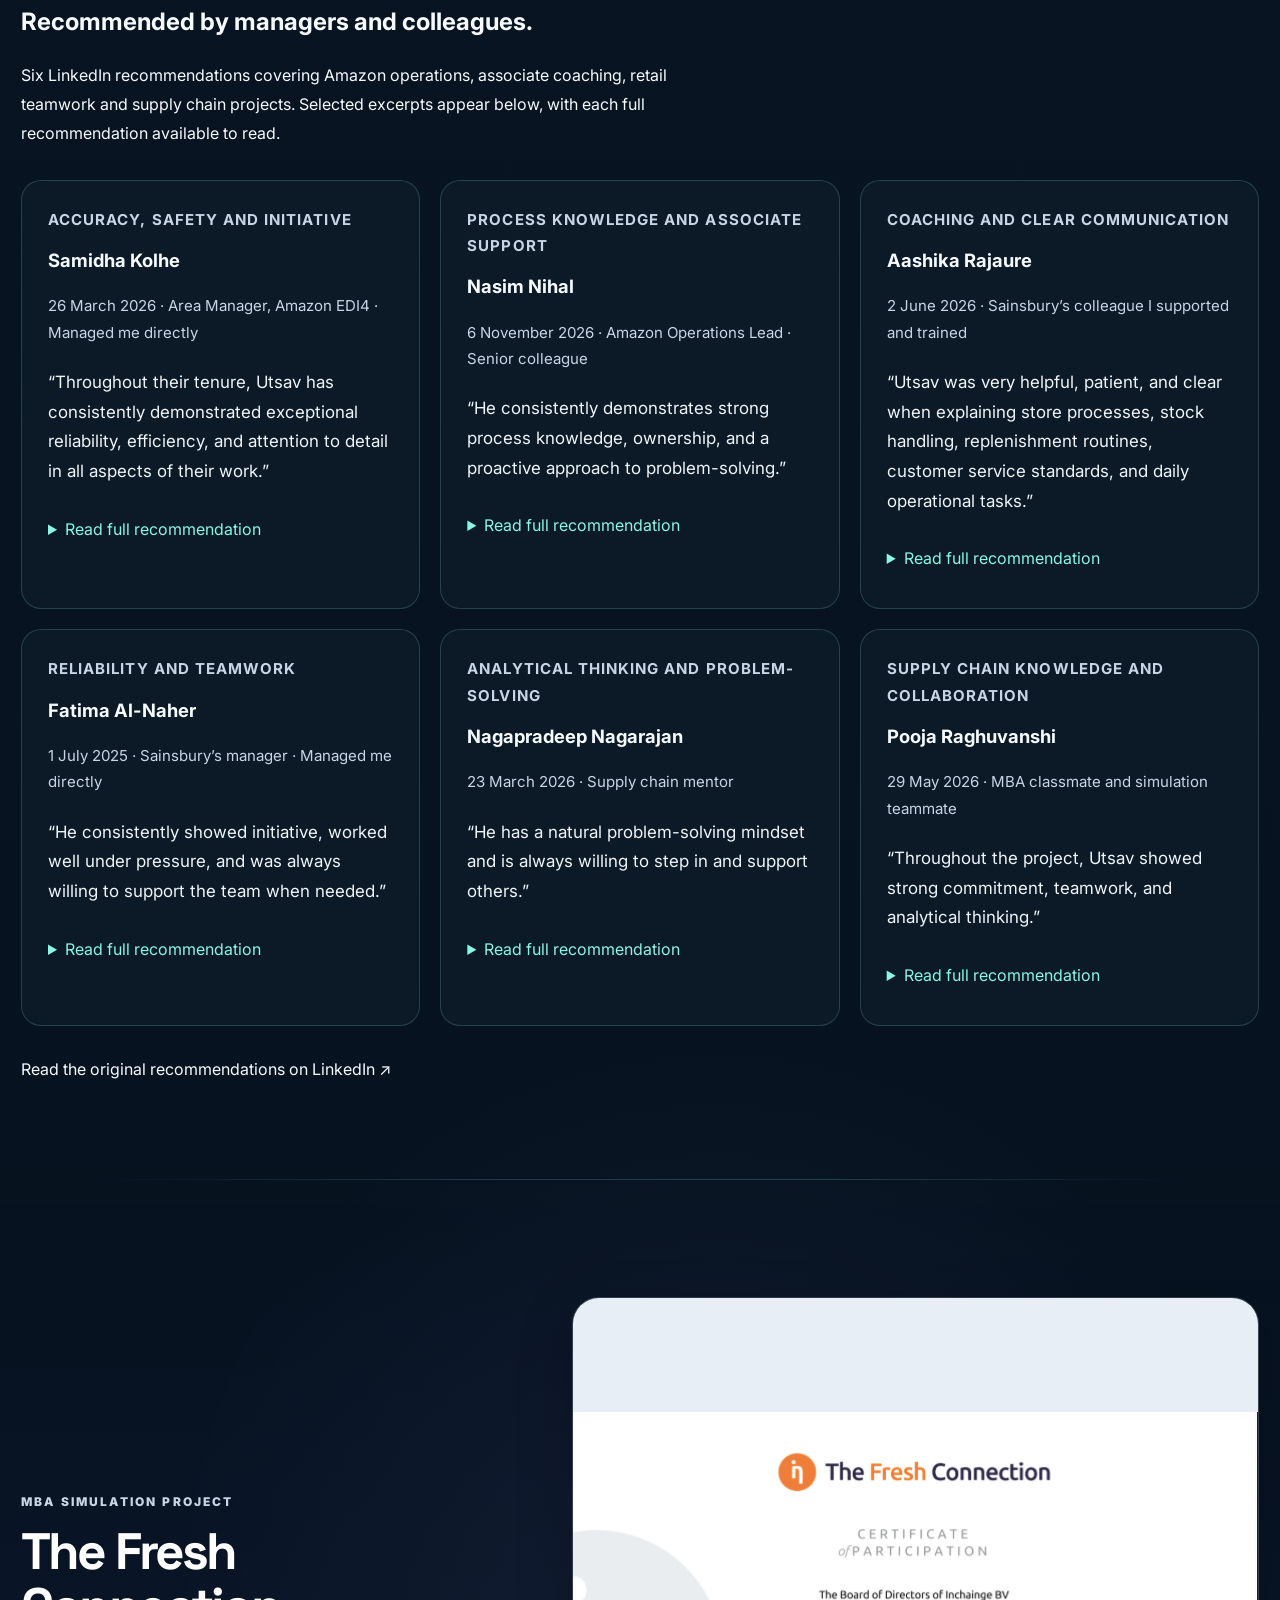
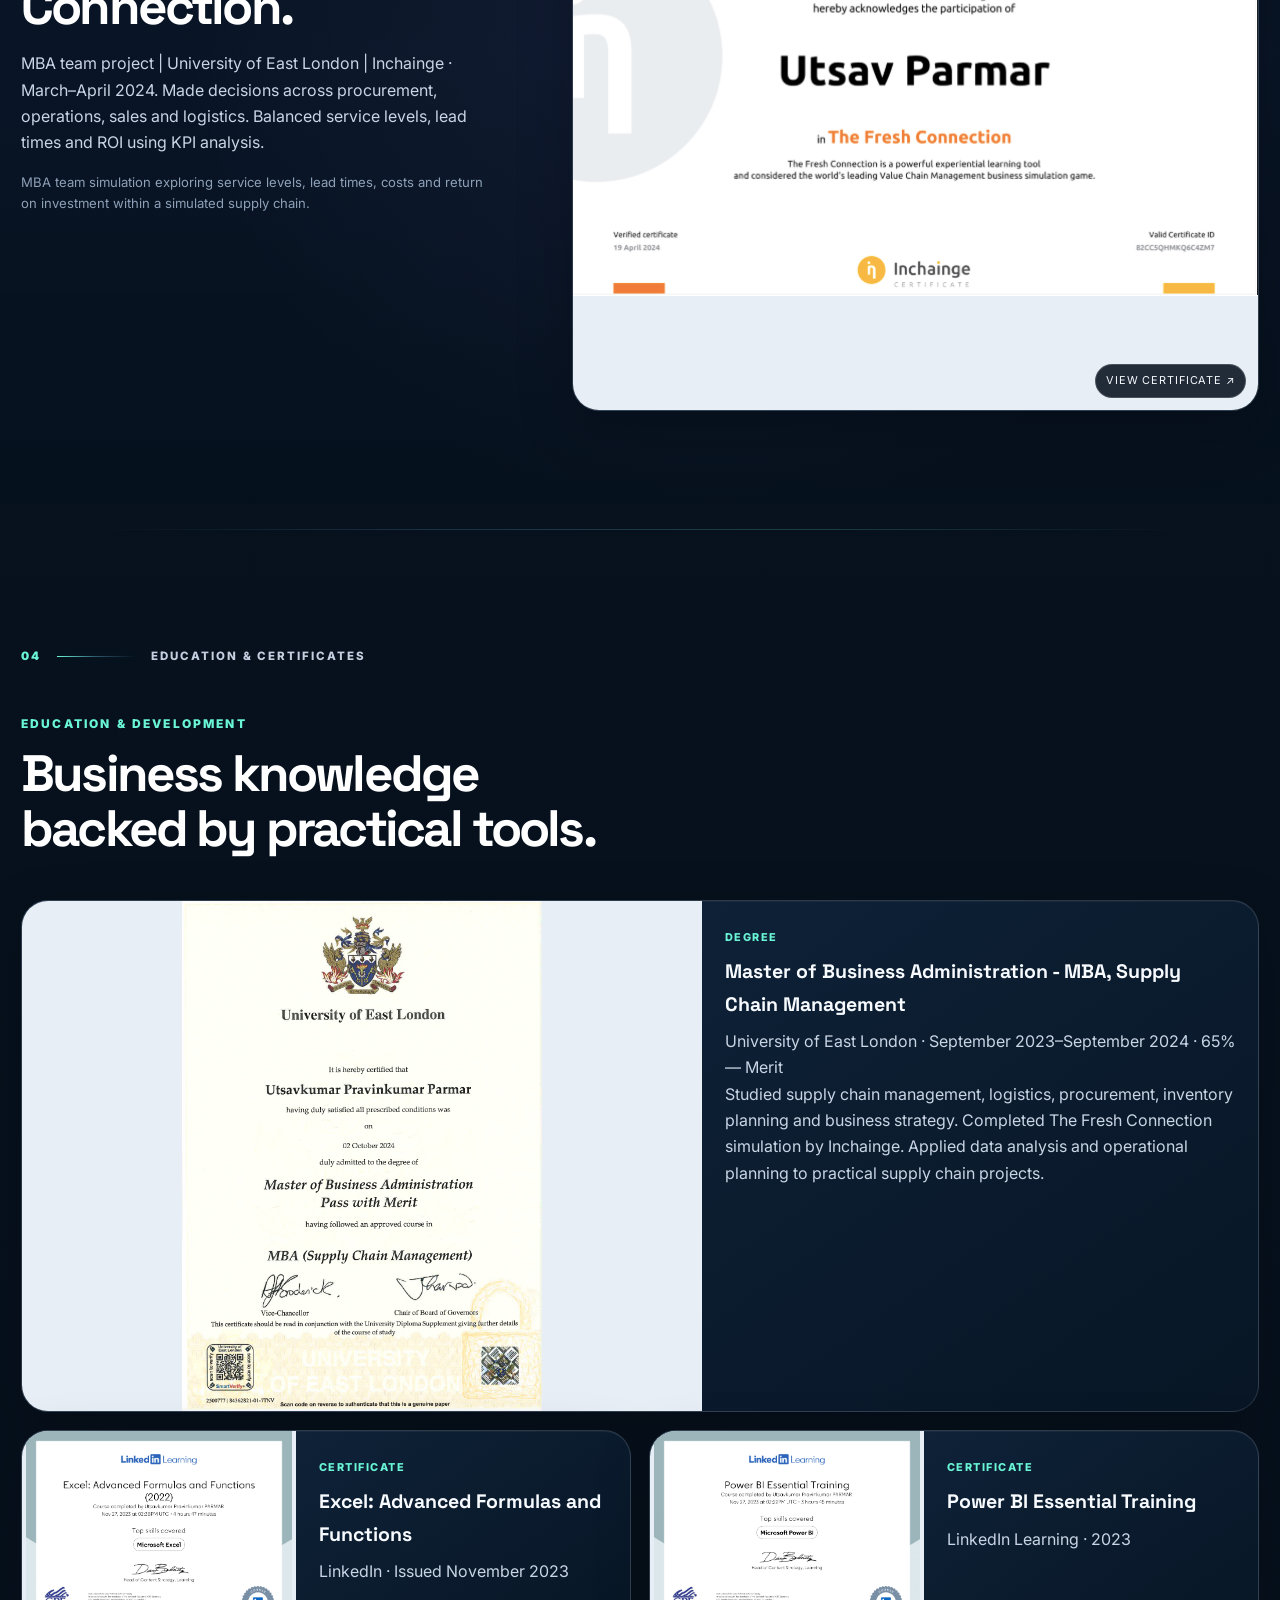
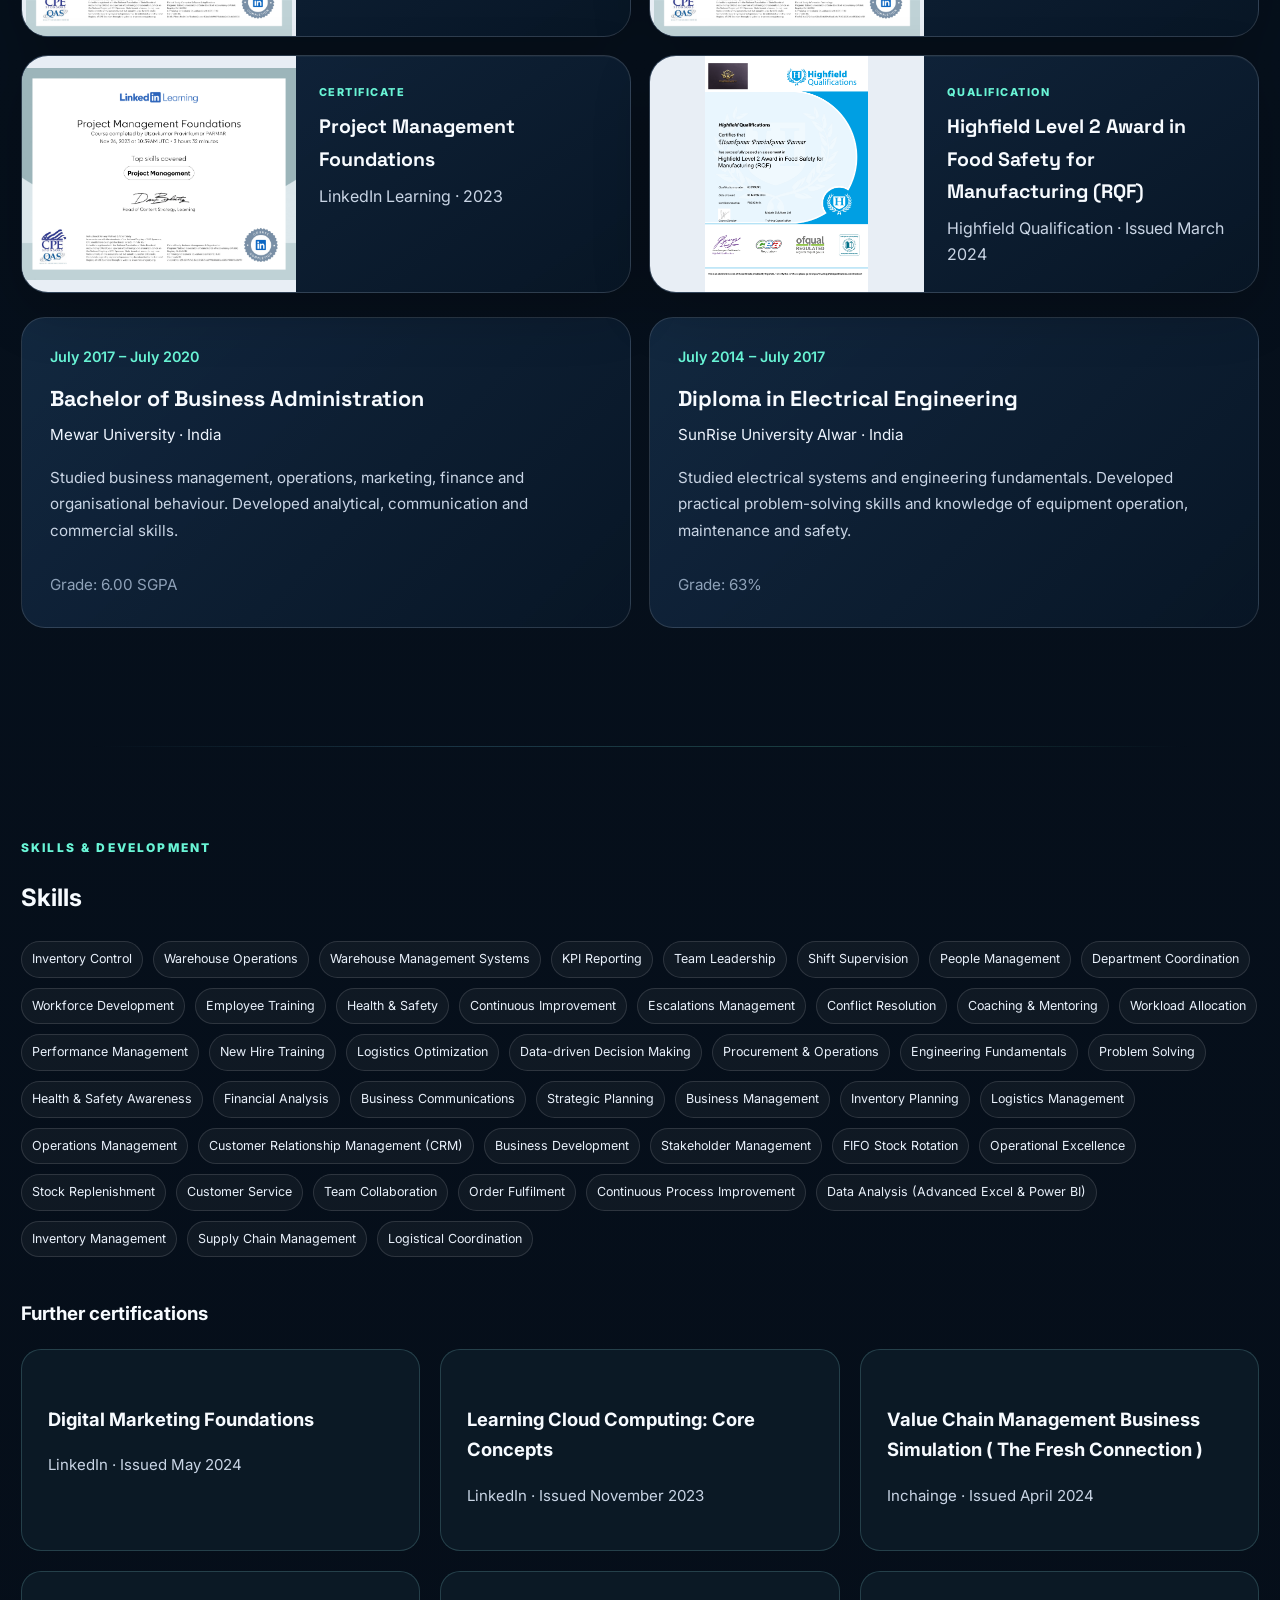
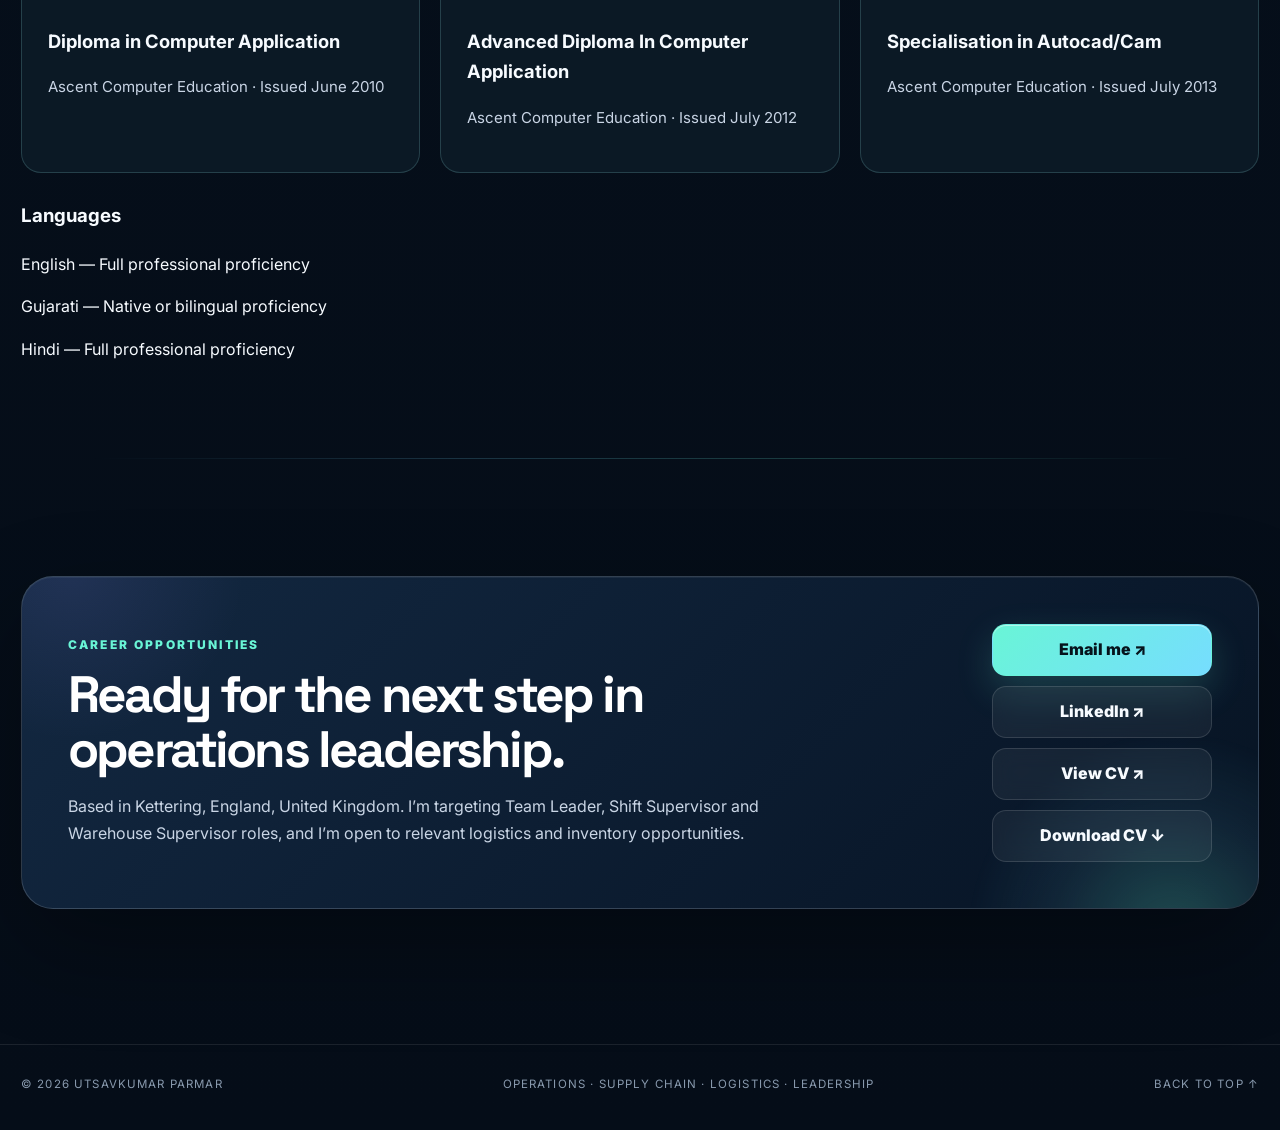
==== commit 8203ea3a: "Rework mobile presentation with compact hero, balanced cards and expandable career details" ====
--- a/index.html
+++ b/index.html
@@ -10,7 +10,7 @@
   <link rel="preconnect" href="https://fonts.googleapis.com">
   <link rel="preconnect" href="https://fonts.gstatic.com" crossorigin>
   <link href="https://fonts.googleapis.com/css2?family=Inter:wght@400;500;600;700;800&family=Space+Grotesk:wght@500;600;700&display=swap" rel="stylesheet">
-  <link rel="stylesheet" href="styles.css?v=20261117-responsive3">
+  <link rel="stylesheet" href="styles.css?v=20261117-mobile4">
 <style>.profile-summary{max-width:78ch}.profile-summary p{line-height:1.8;margin:1em 0}.profile-skills{margin:24px 0 42px;gap:10px;flex-wrap:wrap}.profile-skills span{white-space:normal}#profile-details h3{margin-top:28px}.role-date{overflow-wrap:anywhere}.recommendation-intro{max-width:72ch;line-height:1.8;margin-bottom:32px}.recommendation-focus{color:#8af6e3;font-size:.76rem;font-weight:700;letter-spacing:.07em;text-transform:uppercase;margin:0 0 12px}.recommendation-meta{font-size:.88rem;line-height:1.6;color:#b7c8d5}.recommendation-excerpt{margin:22px 0!important;padding:0!important;border:0!important}.recommendation-excerpt p{font-size:1.06rem;line-height:1.75;color:#f0f5fa}.recommendation-grid details{margin-top:22px}.recommendation-grid summary{cursor:pointer;color:#8af6e3;padding:8px 0}.recommendation-grid details blockquote{margin:18px 0 0;padding:0;border:0;line-height:1.8}.recommendation-source{margin-top:30px}
 /* Clear portrait, readable About and consistent education records. */
 .hero-portrait{flex-direction:column;align-items:center;gap:18px}
@@ -80,7 +80,7 @@
       <div class="shell hero-grid">
         <div class="hero-copy">
           <h1 class="role-hero"><span class="thin">Amazon Inbound Operations</span><span class="hero-word">Process Guide Duties</span><span class="hero-subtitle">Shift Coordination, Labour Allocation &amp; KPI Reporting</span></h1>
-          <p class="hero-lead">I work in Inbound Operations at Amazon EMA5 in Kettering, where I perform Process Guide duties as part of my permanent Warehouse Operative role and help coordinate 20–40 associates per shift.</p>
+          <p class="hero-lead">Permanent Amazon Warehouse Operative performing Process Guide duties at EMA5, coordinating 20–40 associates per shift.</p>
           <div class="hero-actions"><a href="#impact" class="btn primary">Explore my impact ↓</a><a href="Utsavkumar_Parmar_Amazon_CV.pdf?v=20261117" class="btn ghost" download="Utsavkumar_Parmar_CV.pdf">Download CV ↓</a></div>
           <div class="hero-meta"><span>Process Guide duties · 20–40 associates per shift</span><span>MBA Supply Chain Management</span><span>Kettering, England, United Kingdom</span></div>
         </div>
@@ -142,14 +142,14 @@
       <div class="shell">
         <div class="chapter"><span>02</span><i></i><strong>EXPERIENCE</strong></div>
         <div class="experience-intro"><p class="eyebrow">Career timeline</p><h2>Leadership and operations across the UK and India.</h2></div>
-        <div class="film-timeline"><article class="role"><div class="role-index">01</div><div class="role-date">NOV 2026 — PRESENT</div><div class="role-card"><div class="role-company">AMAZON · KETTERING, ENGLAND, UNITED KINGDOM</div><h3>Launch Ambassador</h3><p>Selected as a Launch Ambassador at Amazon EMA5 in November 2026, alongside my Warehouse Operative role and ongoing Process Guide duties.</p><ul class="role-highlights"><li>Gather associates’ concerns, ideas and feedback and raise operational barriers with leadership.</li><li>Represent colleagues during meetings and GEMBA walks.</li><li>Support feedback tools and associate clinics while maintaining confidentiality.</li><li>Follow up on issues and communicate progress and next steps to colleagues.</li></ul></div></article>
-<article class="role"><div class="role-index">02</div><div class="role-date">OCT 2026 — PRESENT</div><div class="role-card"><div class="role-company">AMAZON · KETTERING, ENGLAND, UNITED KINGDOM</div><h3>Process Guide Duties | Inbound Operations</h3><p>Amazon EMA5, Kettering. Performing Process Guide duties since October 2026 as part of my permanent Warehouse Operative role.</p><ul class="role-highlights"><li>Coordinate inbound work for 20–40 associates per shift, allocating tasks and stations according to workload, priorities, training and capability; coordinate labour share with other departments.</li><li>Monitor units per hour and quality against shift targets, resolve workflow issues and escalate safety or equipment concerns.</li><li>Give shift leadership hourly updates and end-of-shift handovers covering performance, open issues and priorities.</li></ul><h4>Operational improvements implemented from 13 October 2026:</h4><ul class="role-highlights"><li>Introduced staggered breaks and a daily rotating rota, maintaining 50% staffing coverage at stations so the line continued working during breaks while break allocation remained fair.</li><li>Provided refresher guidance to answer associates’ questions, clarify processes and help reduce repeat errors.</li><li>Prepared full pallets of processable stock, empty totes and reserve supplies at handover, typically supporting 50–60 minutes of processing based on repeated observation; completed bin cleaning, 5S and housekeeping to support the next shift’s fast start.</li></ul></div></article>
-<article class="role"><div class="role-index">03</div><div class="role-date">SEP 2026 — PRESENT</div><div class="role-card"><div class="role-company">AMAZON · KETTERING, ENGLAND, UNITED KINGDOM</div><h3>Warehouse Operative | Inbound Operations</h3><p>Transferred from Amazon EDI4 in September 2026 to join Inbound Operations at EMA5 in Kettering. Supported inbound receiving, followed safety and quality procedures, and completed Process Guide training before taking on those duties in October 2026.</p></div></article>
-<article class="role"><div class="role-index">04</div><div class="role-date">OCT 2025 — SEP 2026</div><div class="role-card"><div class="role-company">AMAZON · DUNFERMLINE, SCOTLAND, UNITED KINGDOM</div><h3>Warehouse Operative — Outbound Operations</h3><p>EDI4, Dunfermline | Outbound</p><ul class="role-highlights"><li>Received written positive quality feedback dated 4 March 2026 recognising 100% picking accuracy across 3,959 units with zero errors.</li><li>Used WMS and RF scanning for order processing and accurate inventory records.</li><li>Supported colleagues with scanning accuracy, safety and quality routines.</li></ul></div></article>
-<article class="role"><div class="role-index">05</div><div class="role-date">DEC 2023 — OCT 2025</div><div class="role-card"><div class="role-company">SAINSBURY'S · CITY OF LONDON, ENGLAND, UNITED KINGDOM</div><h3>Trading Assistant</h3><ul class="role-highlights"><li>Investigated stock discrepancies and maintained product availability.</li><li>Supported new colleagues, daily task allocation and shift coordination.</li><li>Resolved customer escalations and operational issues while maintaining service and safety standards.</li></ul></div></article>
-<article class="role"><div class="role-index">06</div><div class="role-date">NOV 2024 — FEB 2025</div><div class="role-card"><div class="role-company">CN FOODS · LONDON AREA, UNITED KINGDOM</div><h3>Warehouse Operations Associate</h3><p>Shift lead responsibilities during peak periods</p><ul class="role-highlights"><li>Directed 10+ operatives across picking, packing and dispatch.</li><li>Allocated tasks, monitored productivity and quality, and resolved operational issues.</li><li>Trained new starters on WMS, RF scanning, FIFO and safety procedures.</li><li>Supported inventory control, timely dispatch and an organised warehouse.</li></ul><p>Concurrent role alongside Sainsbury’s, November 2024–February 2025.</p></div></article>
-<article class="role"><div class="role-index">07</div><div class="role-date">SEP 2023 — NOV 2023</div><div class="role-card"><div class="role-company">CAREER BREAK · GREATER LONDON, ENGLAND, UNITED KINGDOM</div><h3>Relocation</h3><p>Relocated from India to the United Kingdom to commence an MBA in Supply Chain Management at the University of East London</p></div></article>
-<article class="role"><div class="role-index">08</div><div class="role-date">AUG 2020 — AUG 2023</div><div class="role-card"><div class="role-company">SHEKHAWATI SALES &amp; TRANSPORTATION · VADODARA, GUJARAT, INDIA</div><h3>Business Development Manager</h3><ul class="role-highlights"><li>Increased revenue by 30% during 2021–2023 through client relationships and new business development.</li><li>Managed 50+ client accounts with 95% retention during the same 2021–2023 period.</li><li>Led a four-person sales and service team, setting priorities and reviewing performance.</li><li>Coordinated drivers, dispatch and customers to resolve delivery delays and service issues.</li><li>Supported expansion into three new markets and prepared performance reports.</li></ul></div></article></div>
+        <div class="film-timeline"><article class="role"><div class="role-index">01</div><div class="role-date">NOV 2026 — PRESENT</div><div class="role-card"><div class="role-company">AMAZON · KETTERING, ENGLAND, UNITED KINGDOM</div><h3>Launch Ambassador</h3><details class="role-detail" open><summary>Role details and achievements</summary><div class="role-detail-body"><p>Selected as a Launch Ambassador at Amazon EMA5 in November 2026, alongside my Warehouse Operative role and ongoing Process Guide duties.</p><ul class="role-highlights"><li>Gather associates’ concerns, ideas and feedback and raise operational barriers with leadership.</li><li>Represent colleagues during meetings and GEMBA walks.</li><li>Support feedback tools and associate clinics while maintaining confidentiality.</li><li>Follow up on issues and communicate progress and next steps to colleagues.</li></ul></div></details></div></article>
+<article class="role"><div class="role-index">02</div><div class="role-date">OCT 2026 — PRESENT</div><div class="role-card"><div class="role-company">AMAZON · KETTERING, ENGLAND, UNITED KINGDOM</div><h3>Process Guide Duties | Inbound Operations</h3><details class="role-detail" open><summary>Role details and achievements</summary><div class="role-detail-body"><p>Amazon EMA5, Kettering. Performing Process Guide duties since October 2026 as part of my permanent Warehouse Operative role.</p><ul class="role-highlights"><li>Coordinate inbound work for 20–40 associates per shift, allocating tasks and stations according to workload, priorities, training and capability; coordinate labour share with other departments.</li><li>Monitor units per hour and quality against shift targets, resolve workflow issues and escalate safety or equipment concerns.</li><li>Give shift leadership hourly updates and end-of-shift handovers covering performance, open issues and priorities.</li></ul><h4>Operational improvements implemented from 13 October 2026:</h4><ul class="role-highlights"><li>Introduced staggered breaks and a daily rotating rota, maintaining 50% staffing coverage at stations so the line continued working during breaks while break allocation remained fair.</li><li>Provided refresher guidance to answer associates’ questions, clarify processes and help reduce repeat errors.</li><li>Prepared full pallets of processable stock, empty totes and reserve supplies at handover, typically supporting 50–60 minutes of processing based on repeated observation; completed bin cleaning, 5S and housekeeping to support the next shift’s fast start.</li></ul></div></details></div></article>
+<article class="role"><div class="role-index">03</div><div class="role-date">SEP 2026 — PRESENT</div><div class="role-card"><div class="role-company">AMAZON · KETTERING, ENGLAND, UNITED KINGDOM</div><h3>Warehouse Operative | Inbound Operations</h3><details class="role-detail" open><summary>Role details and achievements</summary><div class="role-detail-body"><p>Transferred from Amazon EDI4 in September 2026 to join Inbound Operations at EMA5 in Kettering. Supported inbound receiving, followed safety and quality procedures, and completed Process Guide training before taking on those duties in October 2026.</p></div></details></div></article>
+<article class="role"><div class="role-index">04</div><div class="role-date">OCT 2025 — SEP 2026</div><div class="role-card"><div class="role-company">AMAZON · DUNFERMLINE, SCOTLAND, UNITED KINGDOM</div><h3>Warehouse Operative — Outbound Operations</h3><details class="role-detail" open><summary>Role details and achievements</summary><div class="role-detail-body"><p>EDI4, Dunfermline | Outbound</p><ul class="role-highlights"><li>Received written positive quality feedback dated 4 March 2026 recognising 100% picking accuracy across 3,959 units with zero errors.</li><li>Used WMS and RF scanning for order processing and accurate inventory records.</li><li>Supported colleagues with scanning accuracy, safety and quality routines.</li></ul></div></details></div></article>
+<article class="role"><div class="role-index">05</div><div class="role-date">DEC 2023 — OCT 2025</div><div class="role-card"><div class="role-company">SAINSBURY'S · CITY OF LONDON, ENGLAND, UNITED KINGDOM</div><h3>Trading Assistant</h3><details class="role-detail" open><summary>Role details and achievements</summary><div class="role-detail-body"><ul class="role-highlights"><li>Investigated stock discrepancies and maintained product availability.</li><li>Supported new colleagues, daily task allocation and shift coordination.</li><li>Resolved customer escalations and operational issues while maintaining service and safety standards.</li></ul></div></details></div></article>
+<article class="role"><div class="role-index">06</div><div class="role-date">NOV 2024 — FEB 2025</div><div class="role-card"><div class="role-company">CN FOODS · LONDON AREA, UNITED KINGDOM</div><h3>Warehouse Operations Associate</h3><details class="role-detail" open><summary>Role details and achievements</summary><div class="role-detail-body"><p>Shift lead responsibilities during peak periods</p><ul class="role-highlights"><li>Directed 10+ operatives across picking, packing and dispatch.</li><li>Allocated tasks, monitored productivity and quality, and resolved operational issues.</li><li>Trained new starters on WMS, RF scanning, FIFO and safety procedures.</li><li>Supported inventory control, timely dispatch and an organised warehouse.</li></ul><p>Concurrent role alongside Sainsbury’s, November 2024–February 2025.</p></div></details></div></article>
+<article class="role"><div class="role-index">07</div><div class="role-date">SEP 2023 — NOV 2023</div><div class="role-card"><div class="role-company">CAREER BREAK · GREATER LONDON, ENGLAND, UNITED KINGDOM</div><h3>Relocation</h3><details class="role-detail" open><summary>Role details and achievements</summary><div class="role-detail-body"><p>Relocated from India to the United Kingdom to commence an MBA in Supply Chain Management at the University of East London</p></div></details></div></article>
+<article class="role"><div class="role-index">08</div><div class="role-date">AUG 2020 — AUG 2023</div><div class="role-card"><div class="role-company">SHEKHAWATI SALES &amp; TRANSPORTATION · VADODARA, GUJARAT, INDIA</div><h3>Business Development Manager</h3><details class="role-detail" open><summary>Role details and achievements</summary><div class="role-detail-body"><ul class="role-highlights"><li>Increased revenue by 30% during 2021–2023 through client relationships and new business development.</li><li>Managed 50+ client accounts with 95% retention during the same 2021–2023 period.</li><li>Led a four-person sales and service team, setting priorities and reviewing performance.</li><li>Coordinated drivers, dispatch and customers to resolve delivery delays and service issues.</li><li>Supported expansion into three new markets and prepared performance reports.</li></ul></div></details></div></article></div>
       </div>
     </section>
 
@@ -207,6 +207,6 @@
 
   <footer><div class="shell footer-inner"><span>© <span id="year"></span> UTSAVKUMAR PARMAR</span><span>OPERATIONS · SUPPLY CHAIN · LOGISTICS · LEADERSHIP</span><a href="#top">BACK TO TOP ↑</a></div></footer>
   <dialog id="lightbox" class="lightbox"><button class="lightbox-close" aria-label="Close">×</button><img id="lightboxImg" alt=""></dialog>
-  <script src="script.js?v=20261117-responsive2"></script>
+  <script src="script.js?v=20261117-mobile4"></script>
 </body>
 </html>
--- a/styles.css
+++ b/styles.css
@@ -1,5 +1,5 @@
 @import url("styles-base-v20260819.css?v=20260819-2");
-@import url("mobile-v2.css?v=20261117-responsive3");
+@import url("mobile-v2.css?v=20261117-mobile4");
 
 /* Job titles come directly from index.html. */
 .role-highlights {
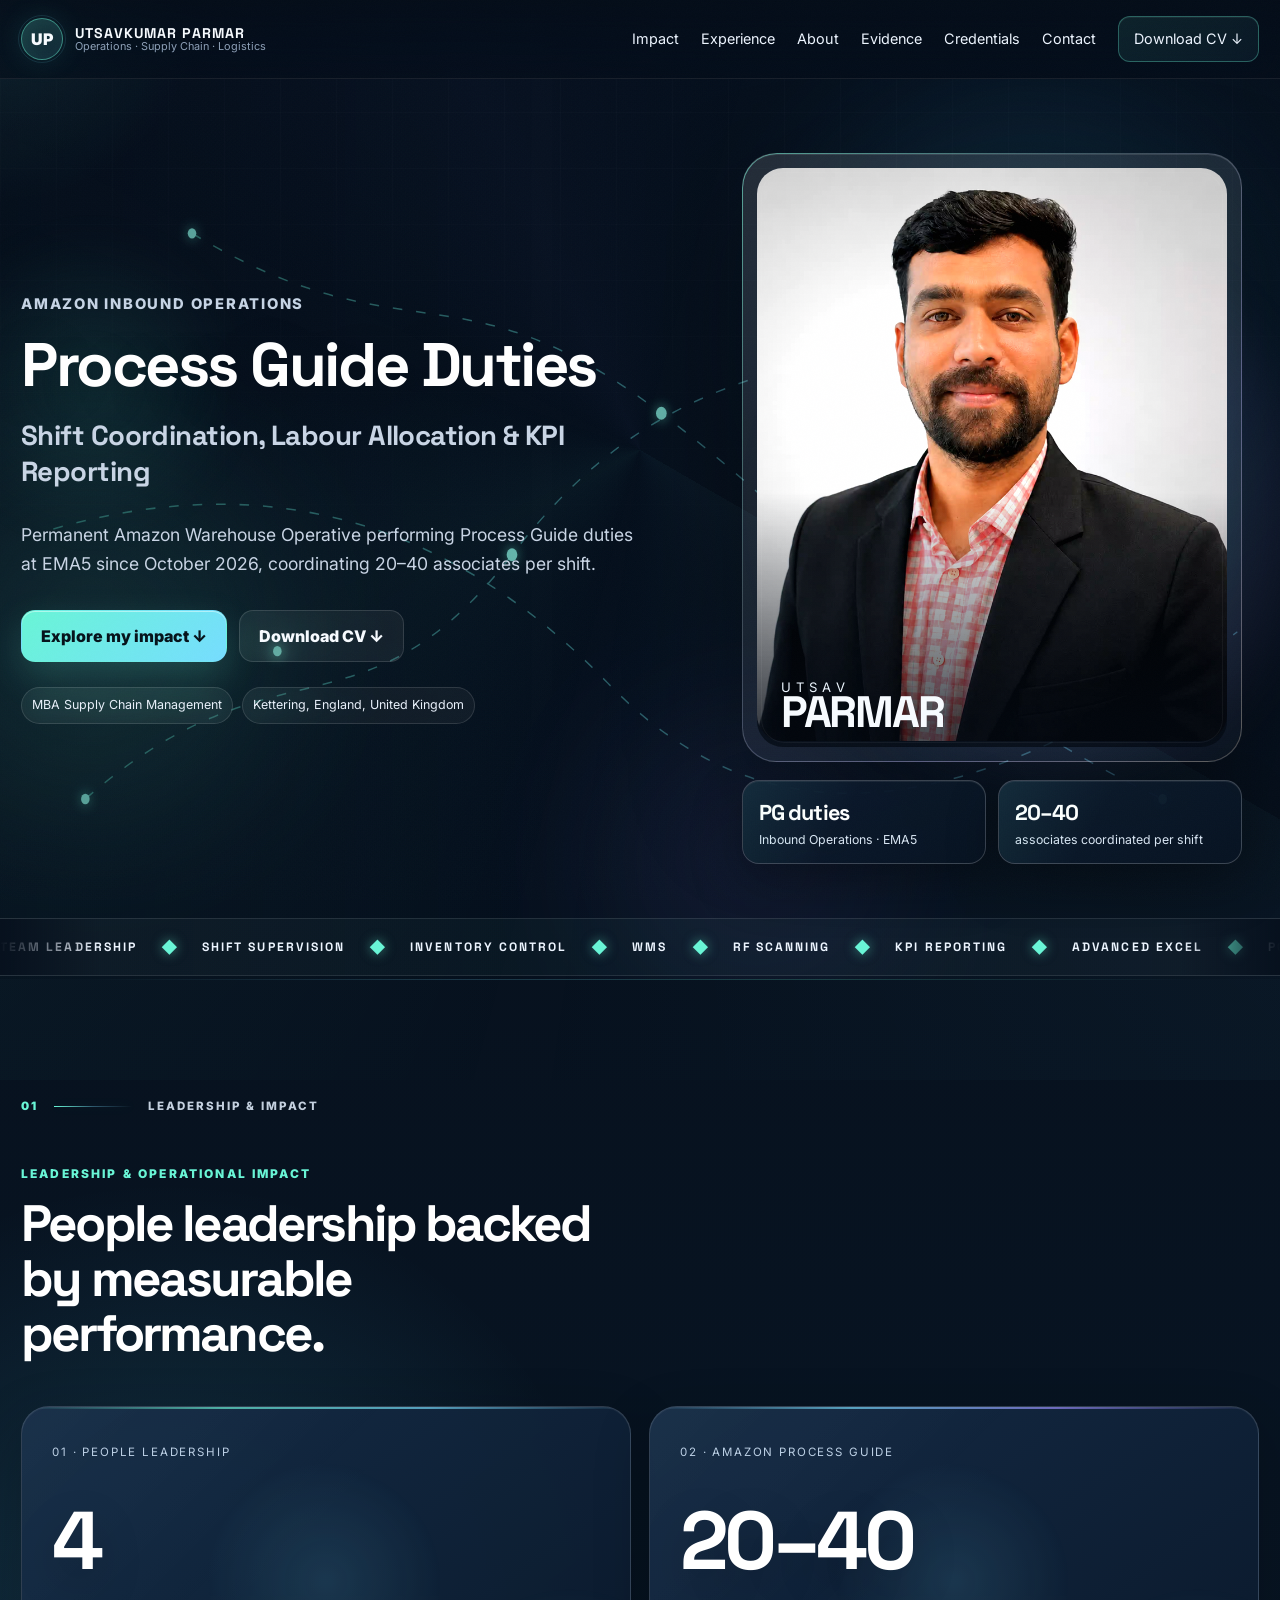
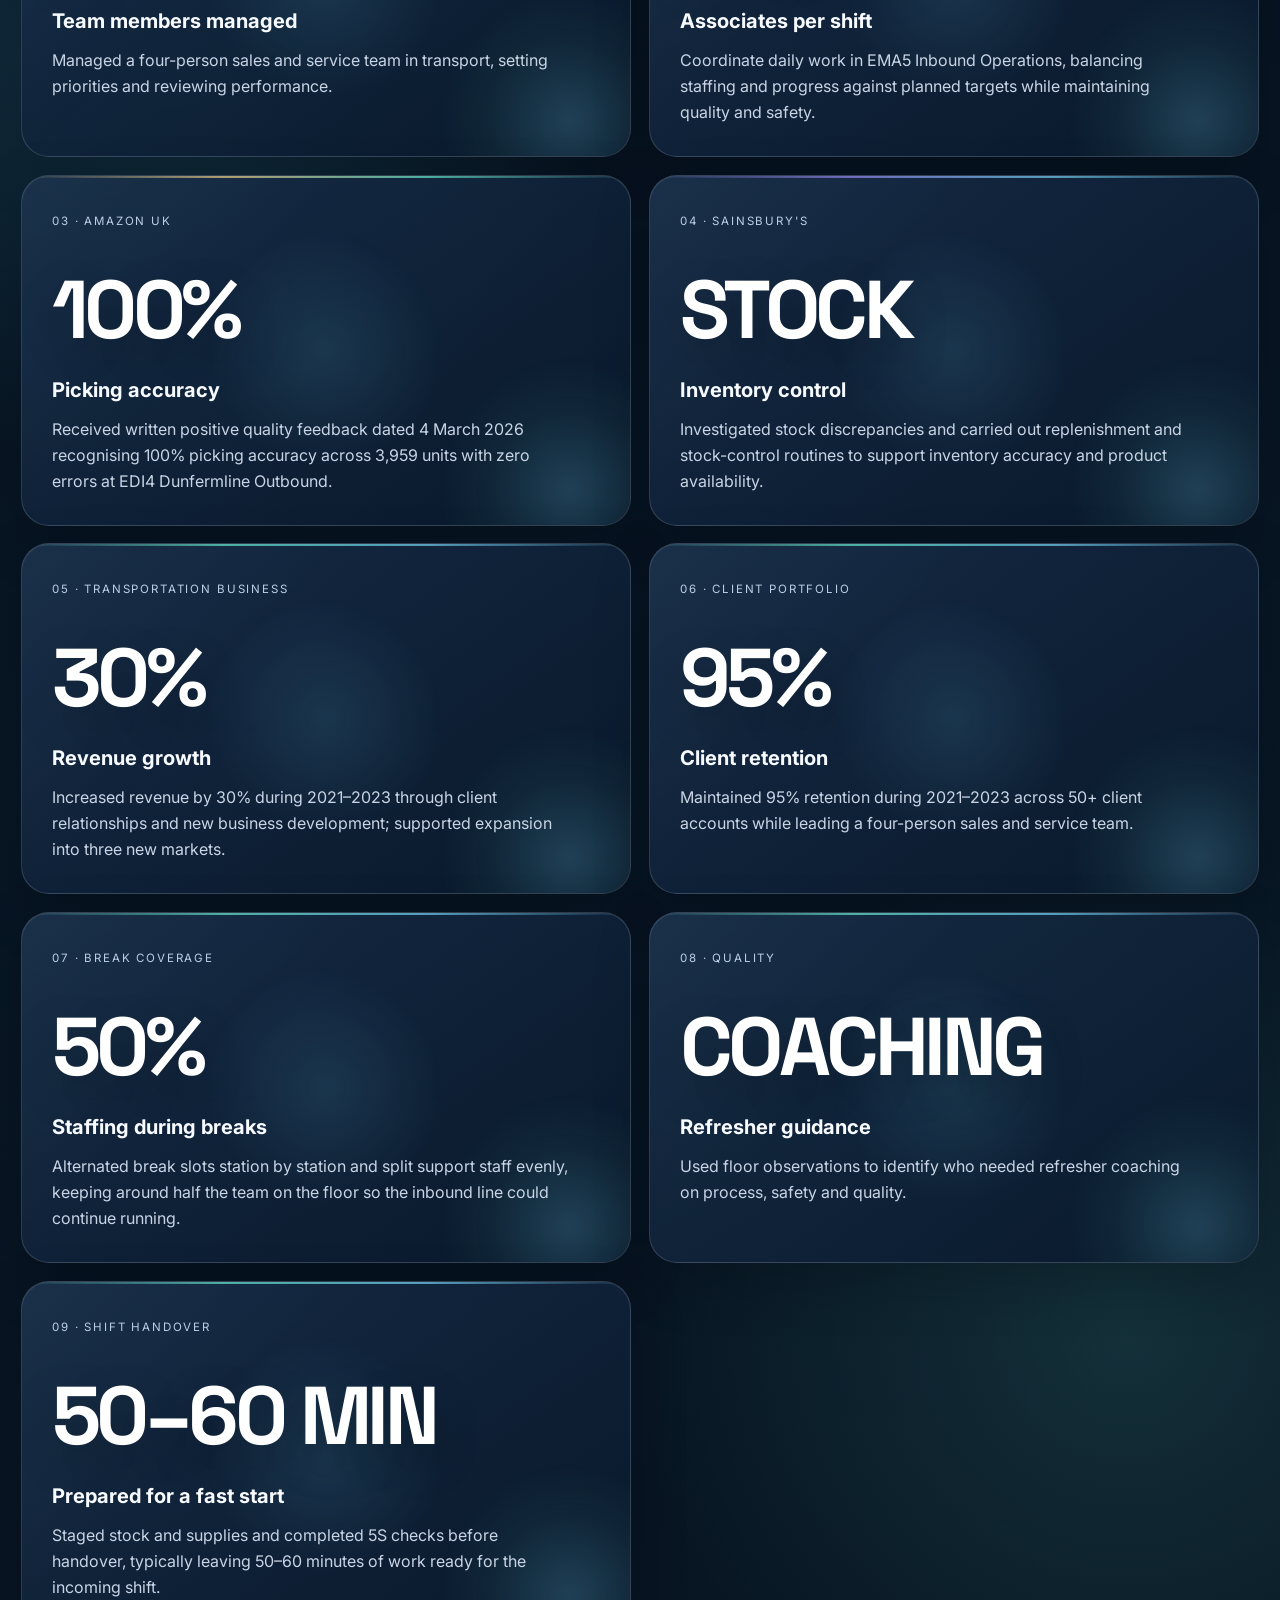
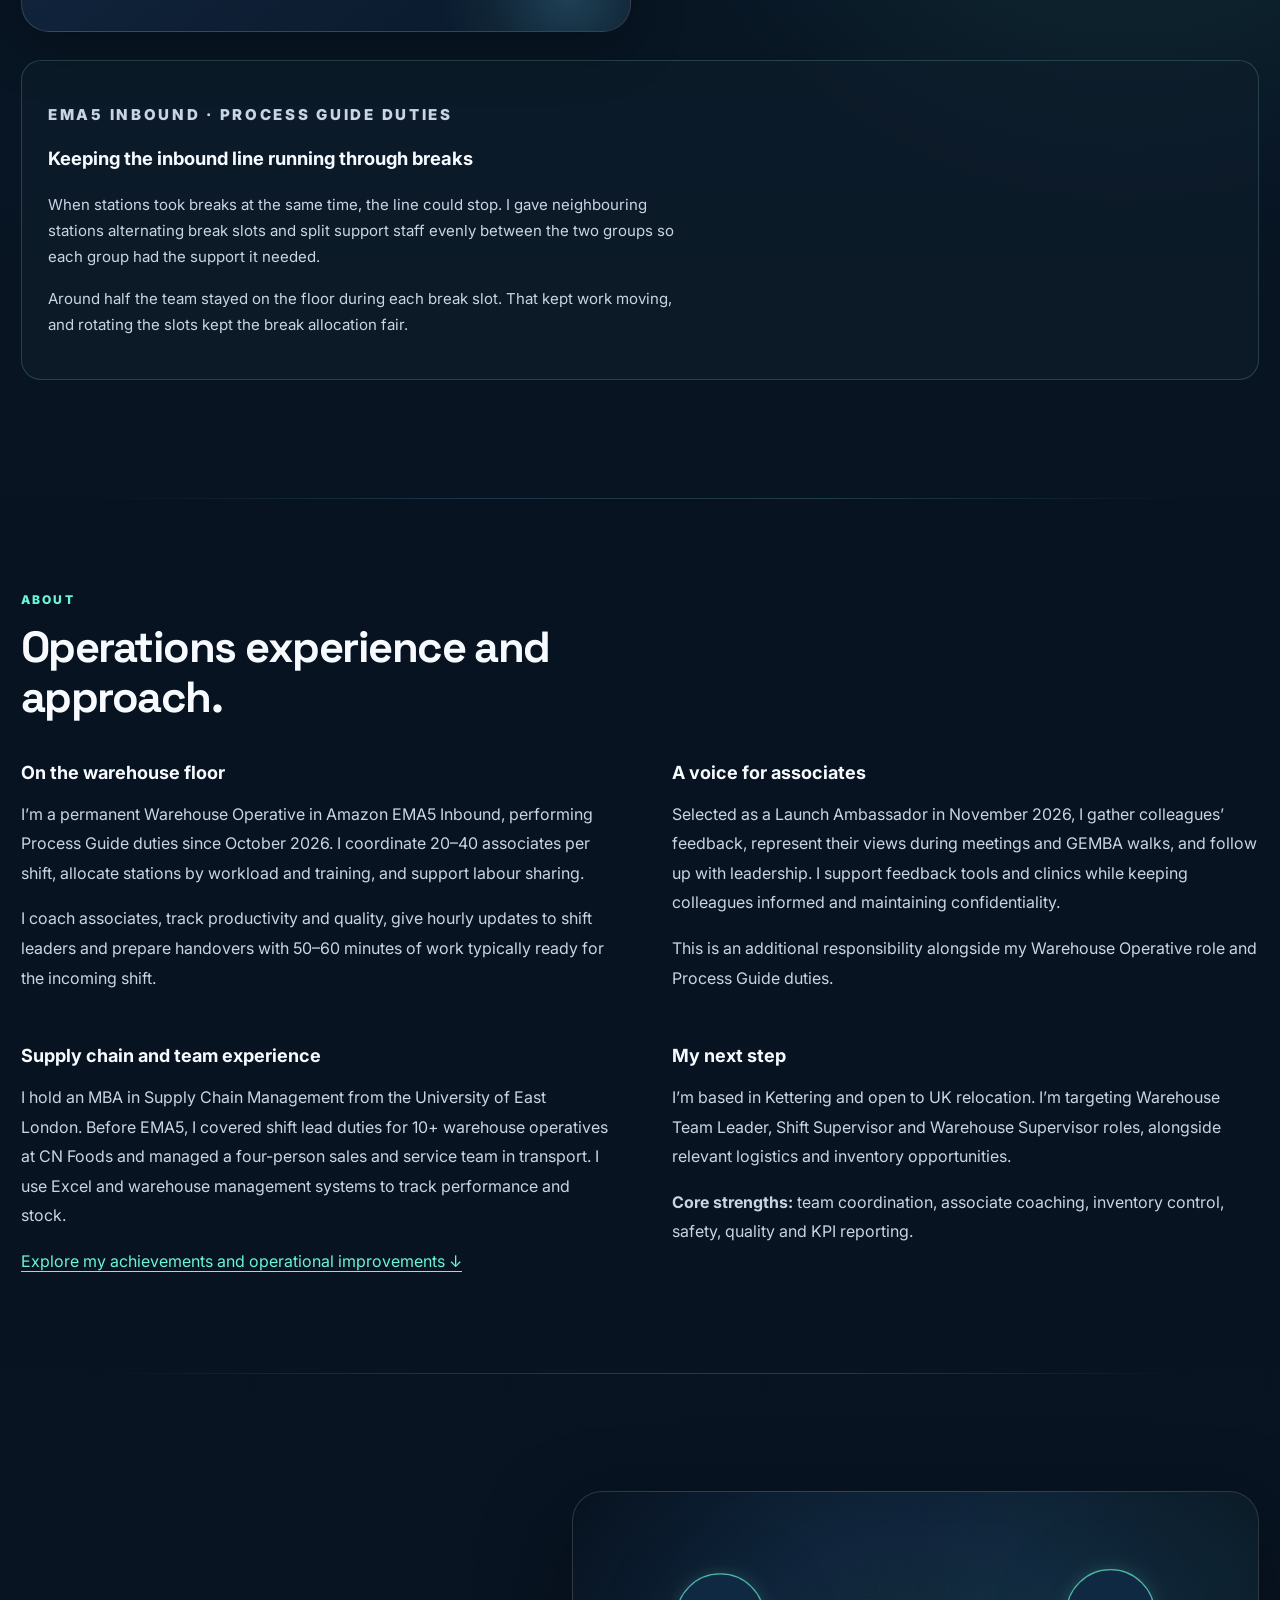
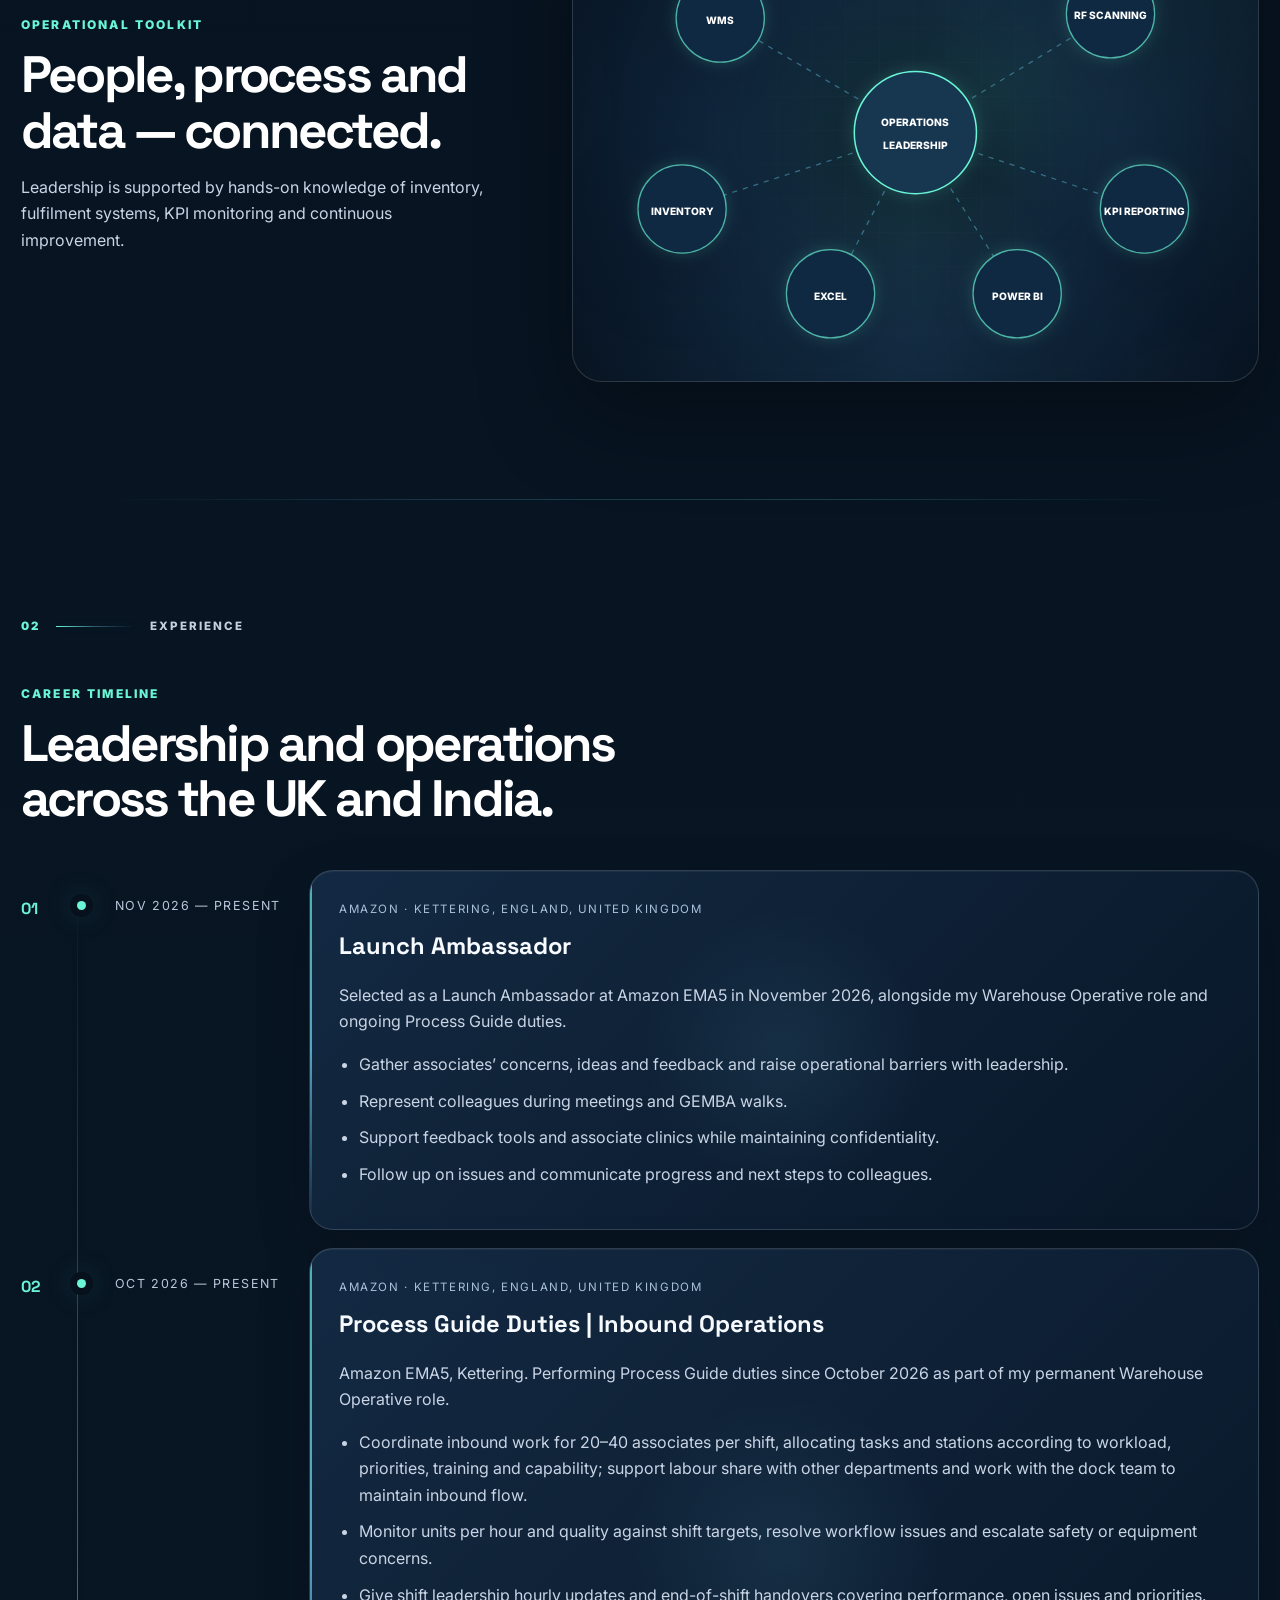
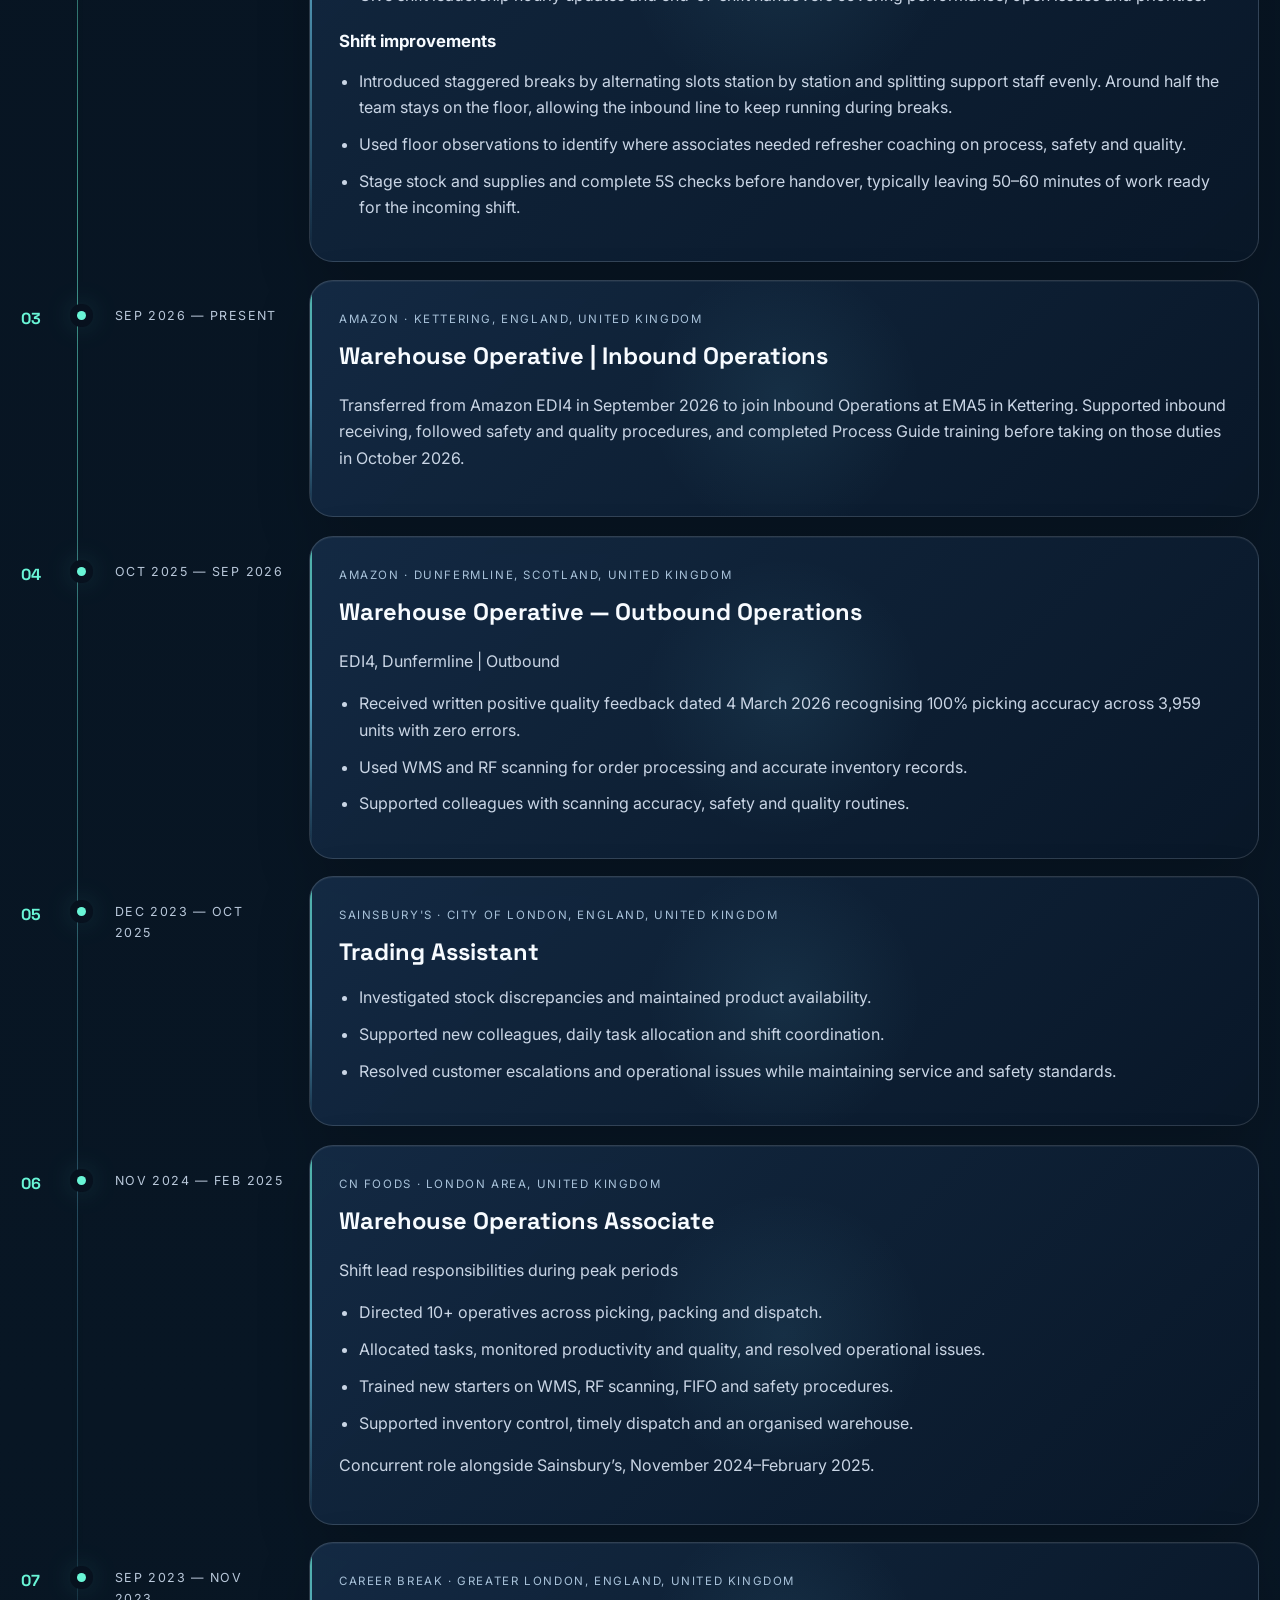
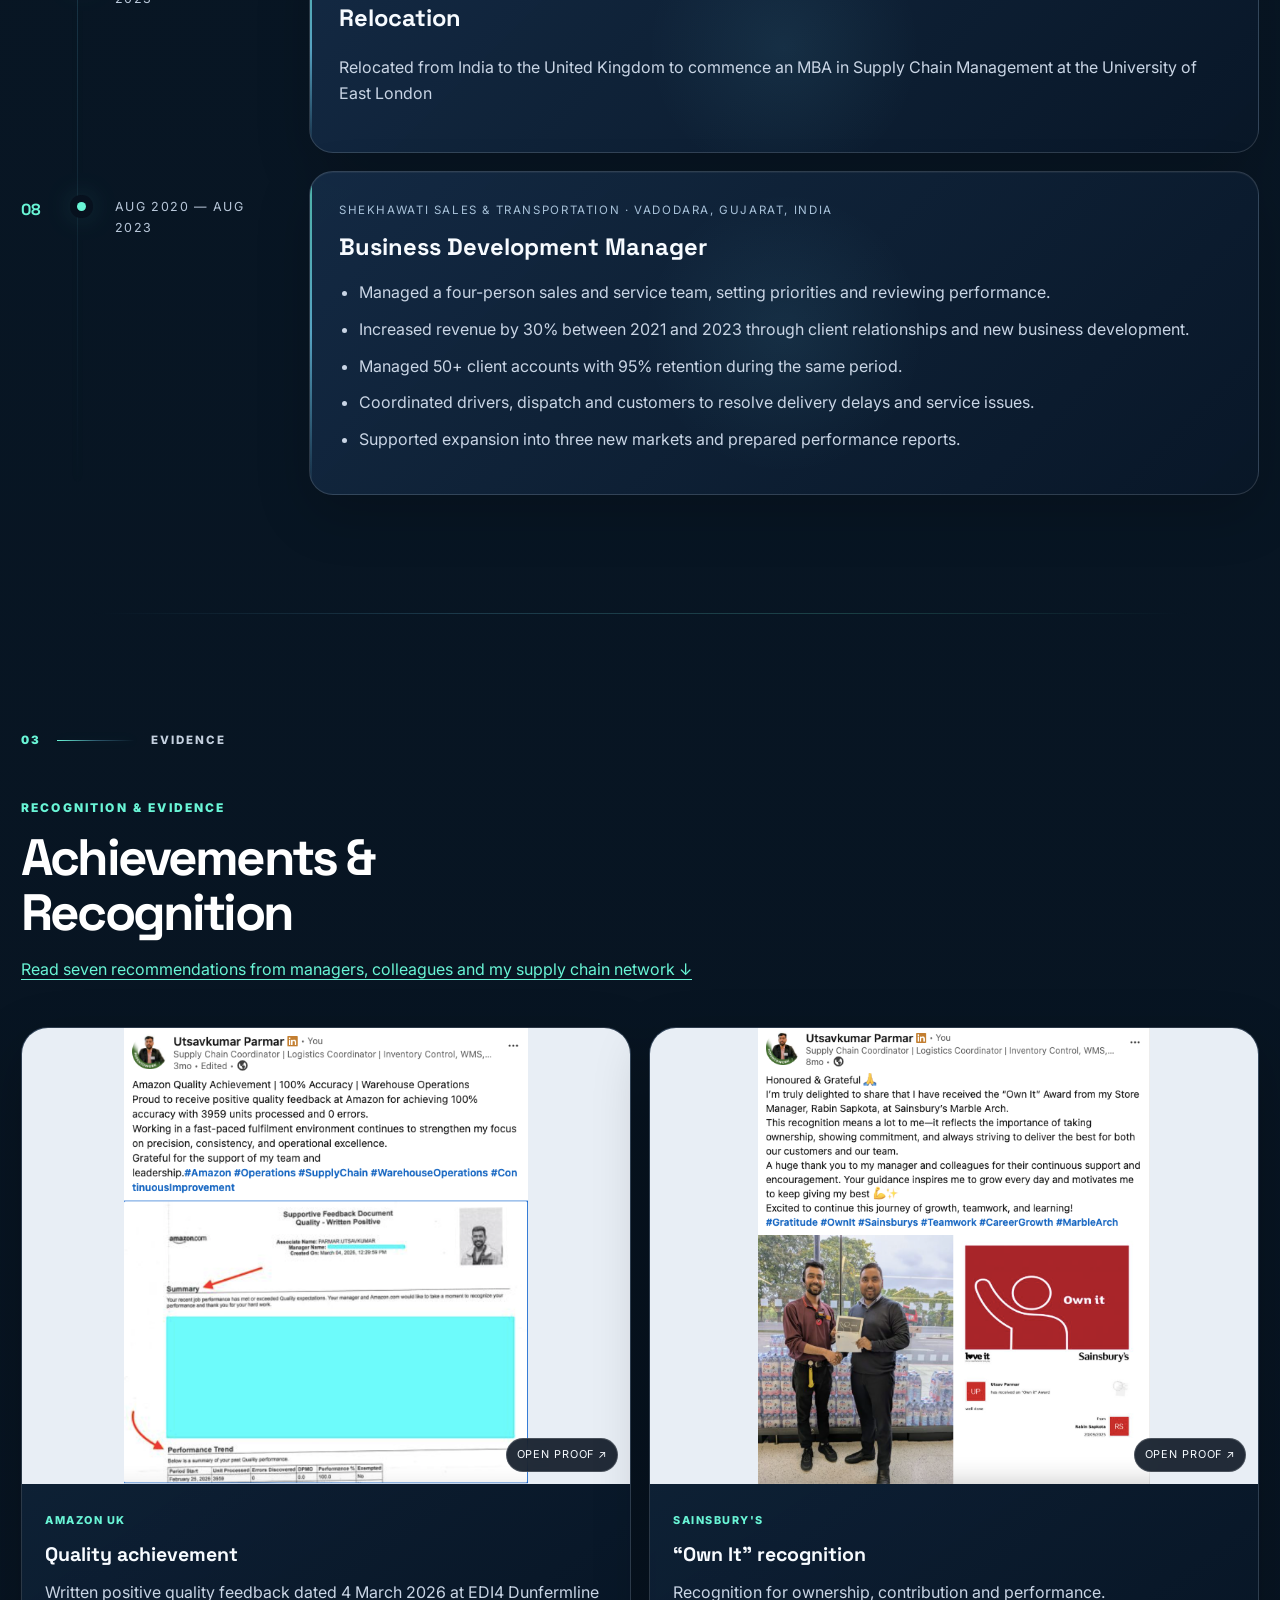
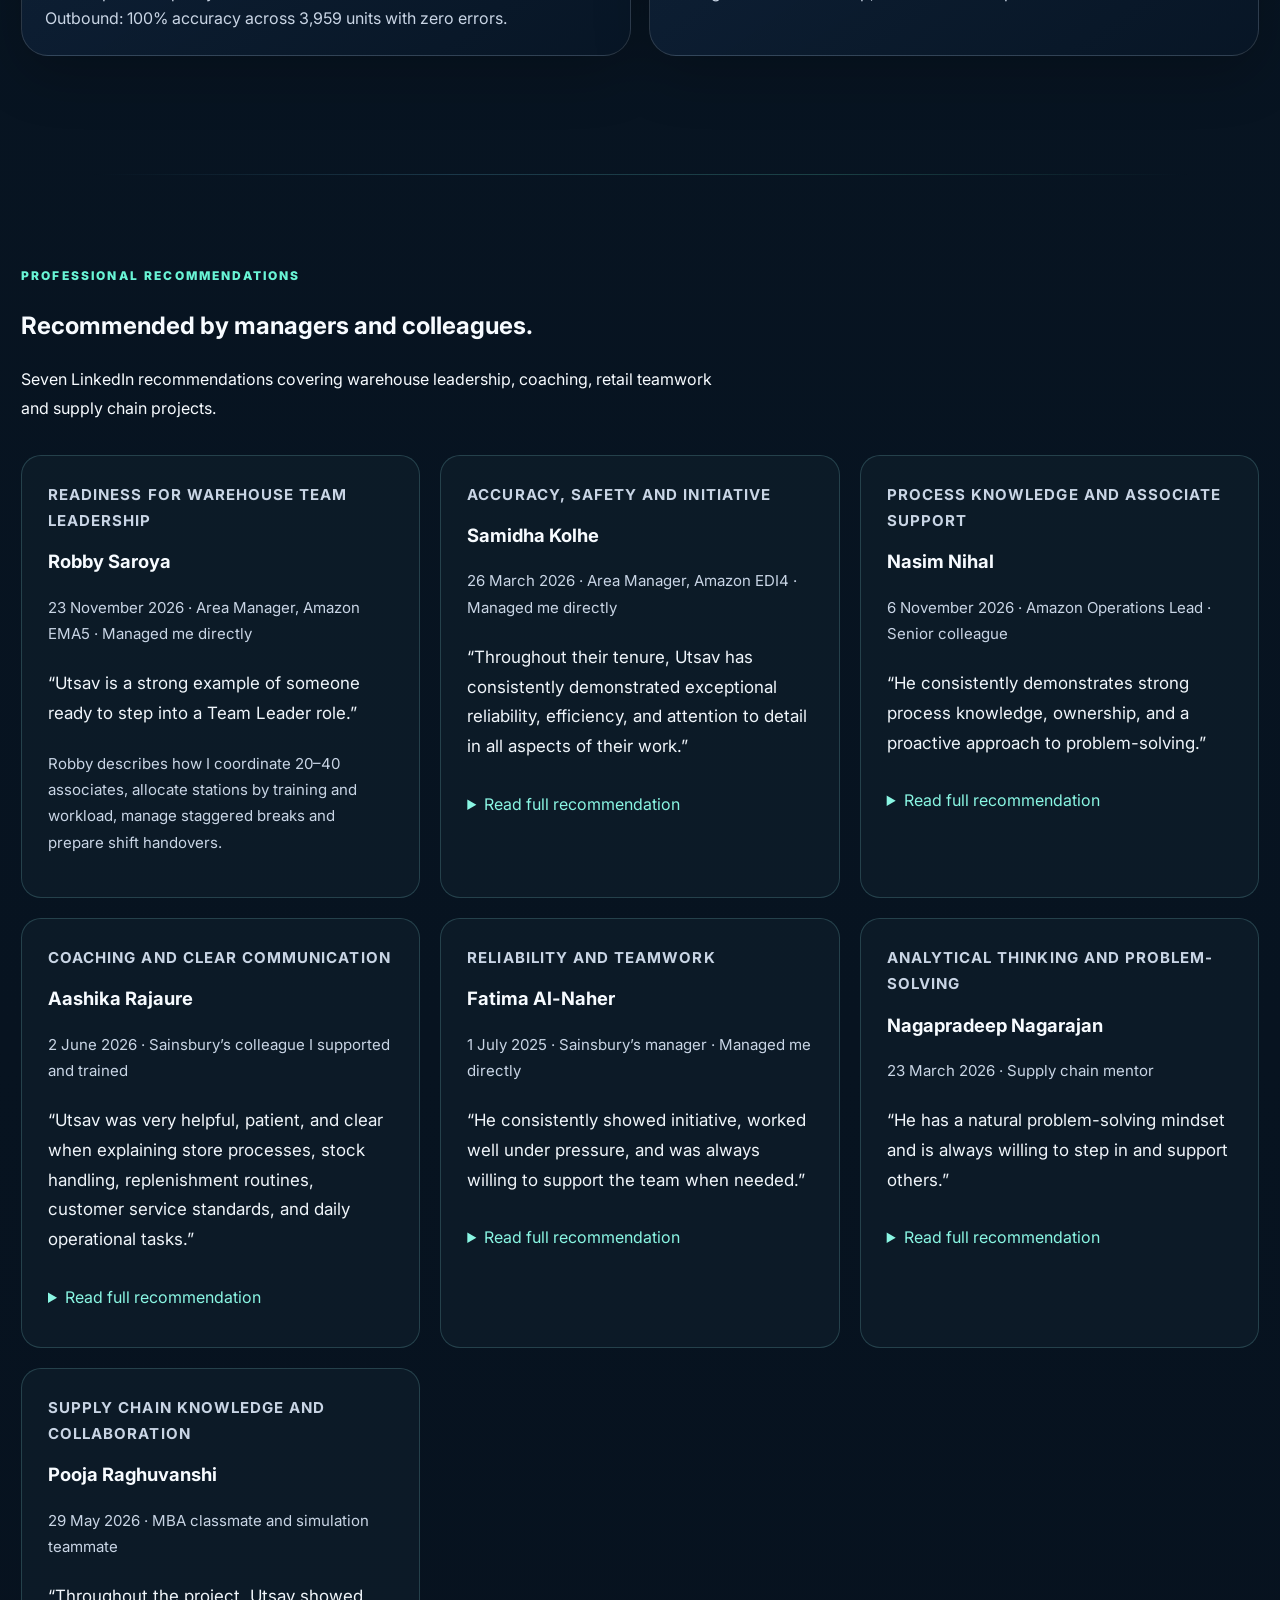
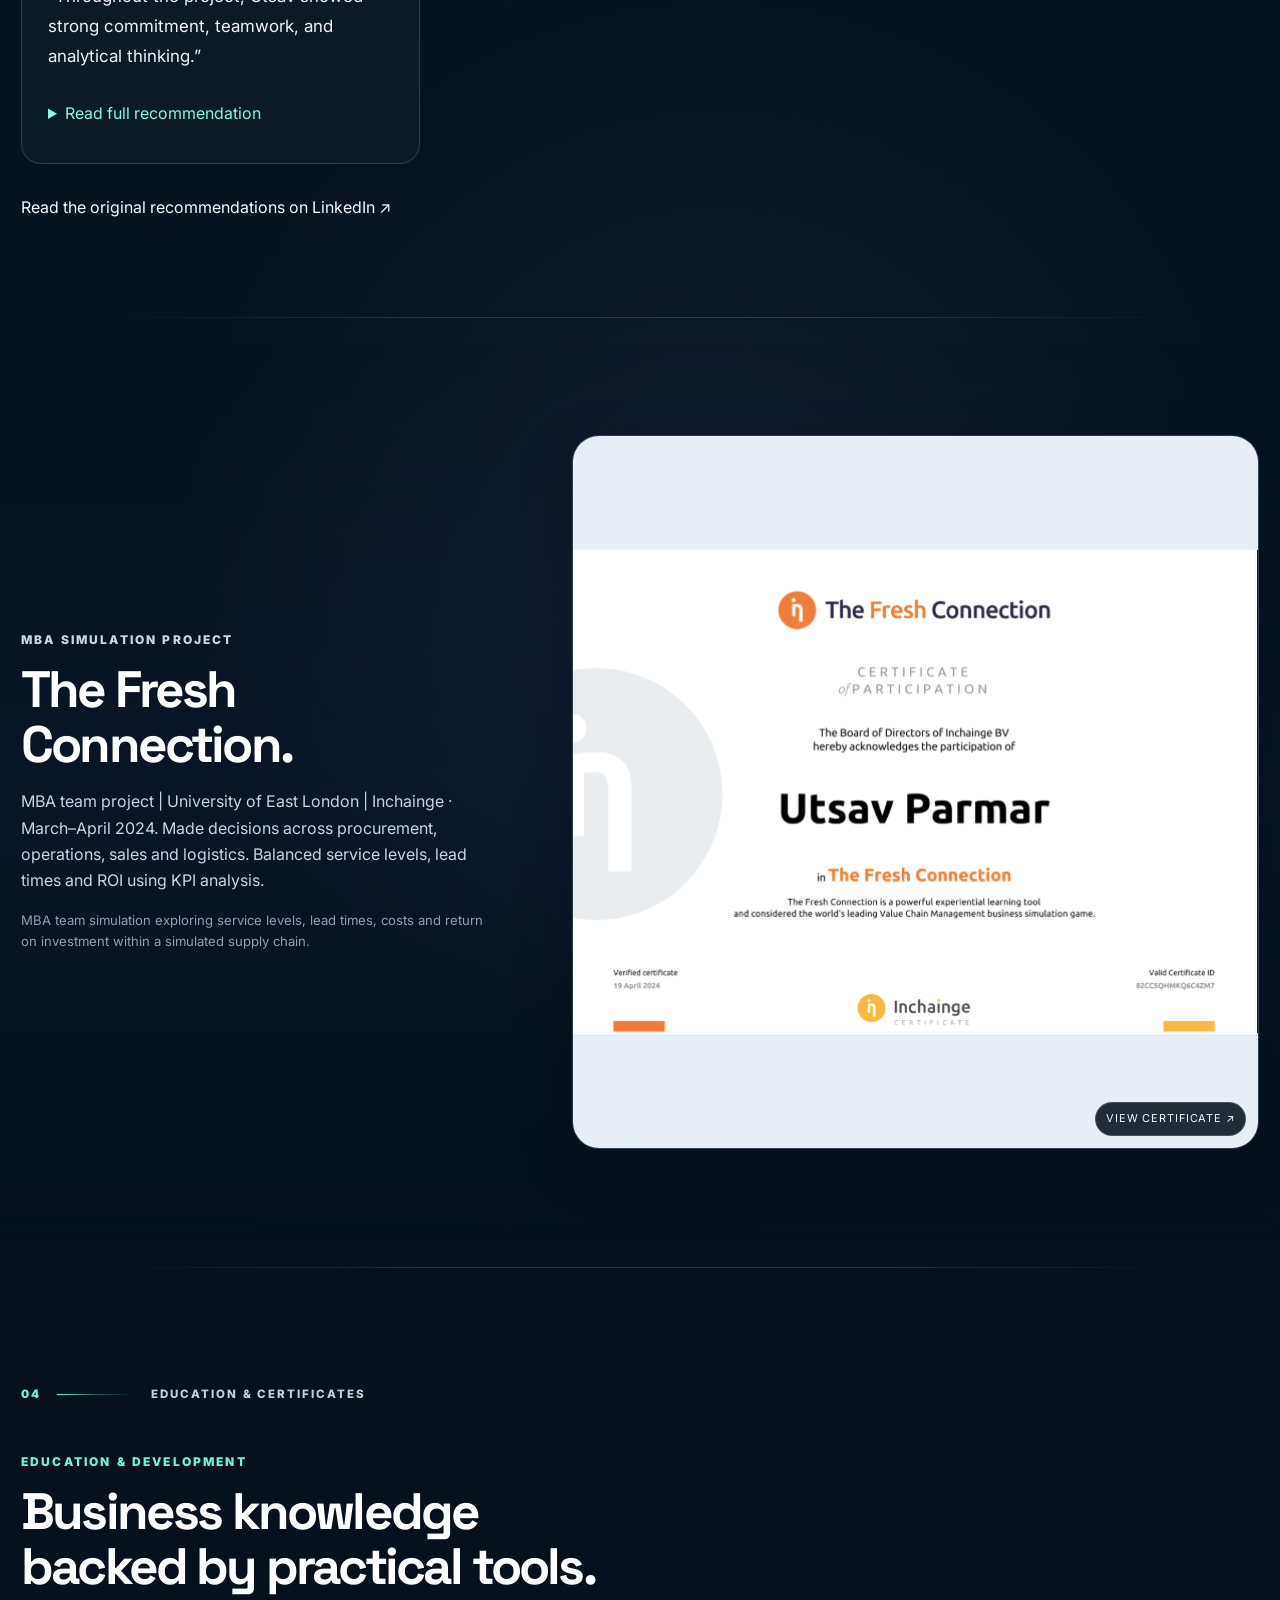
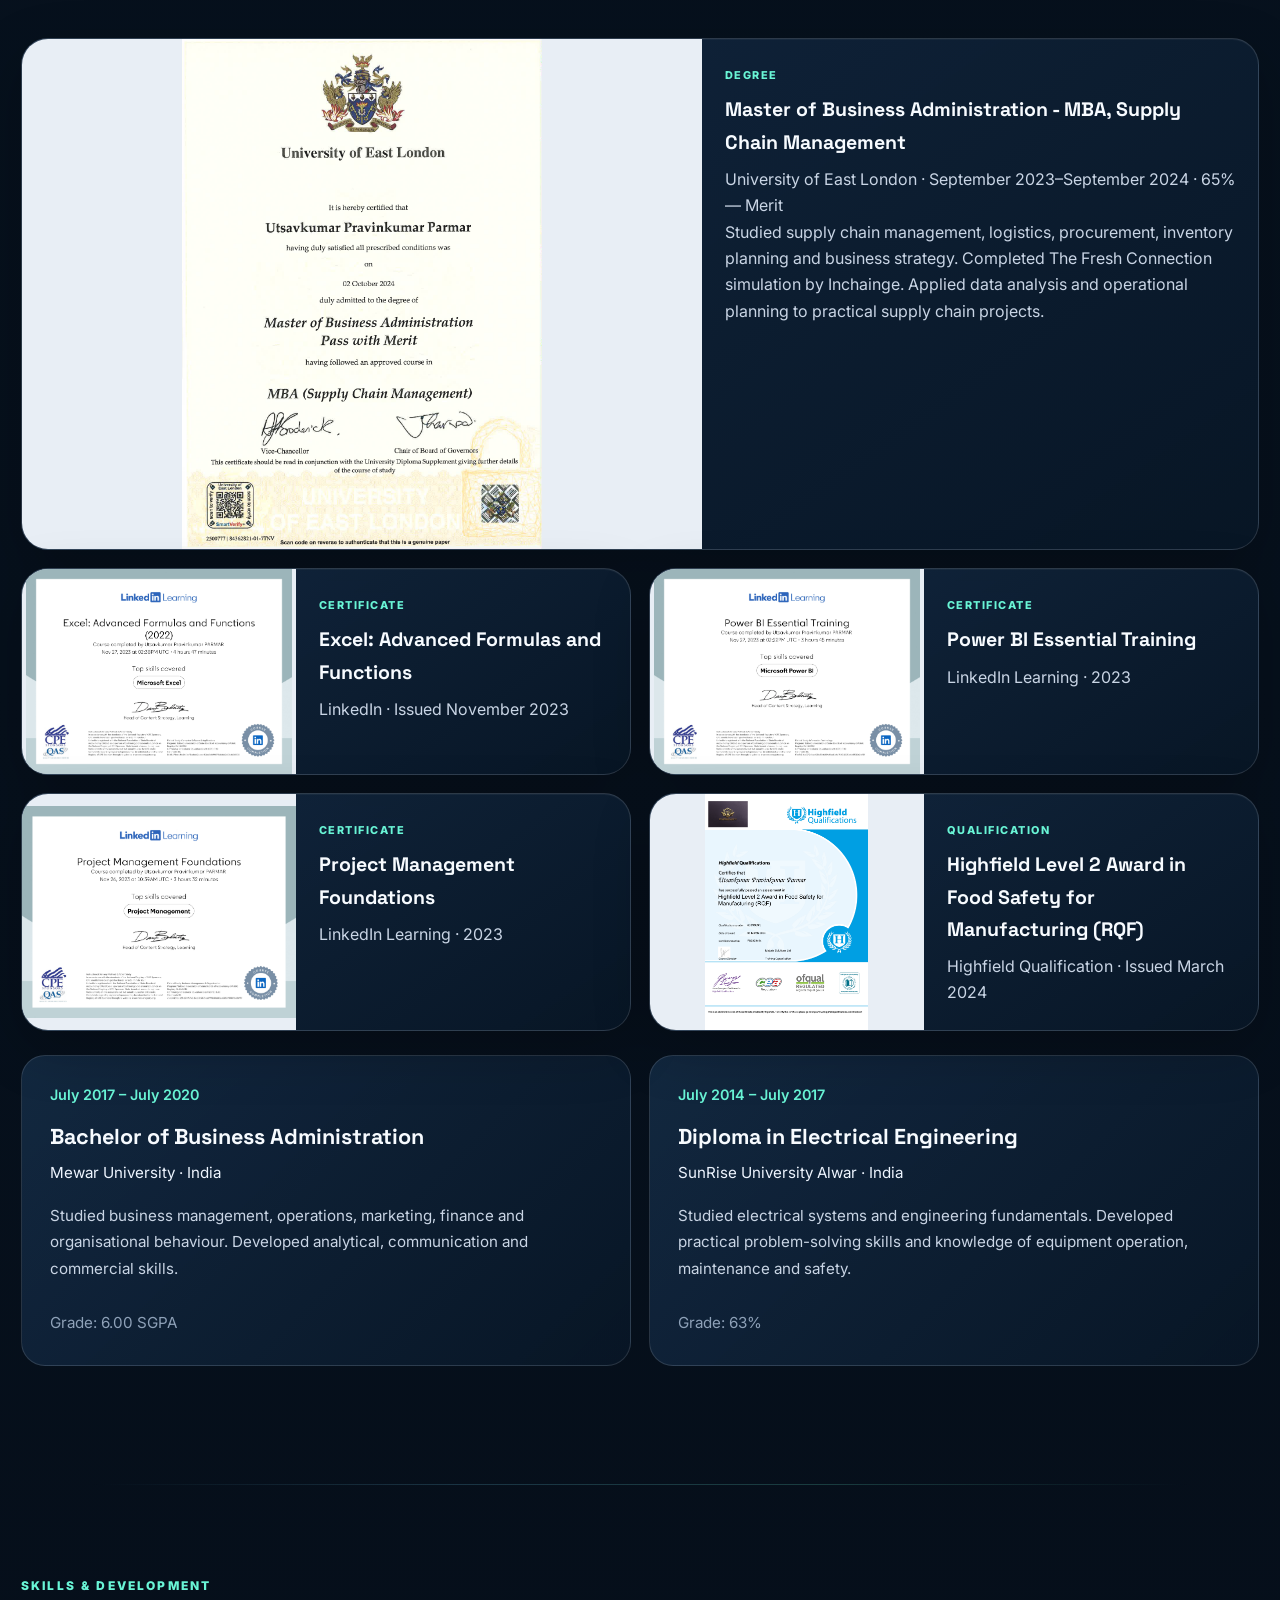
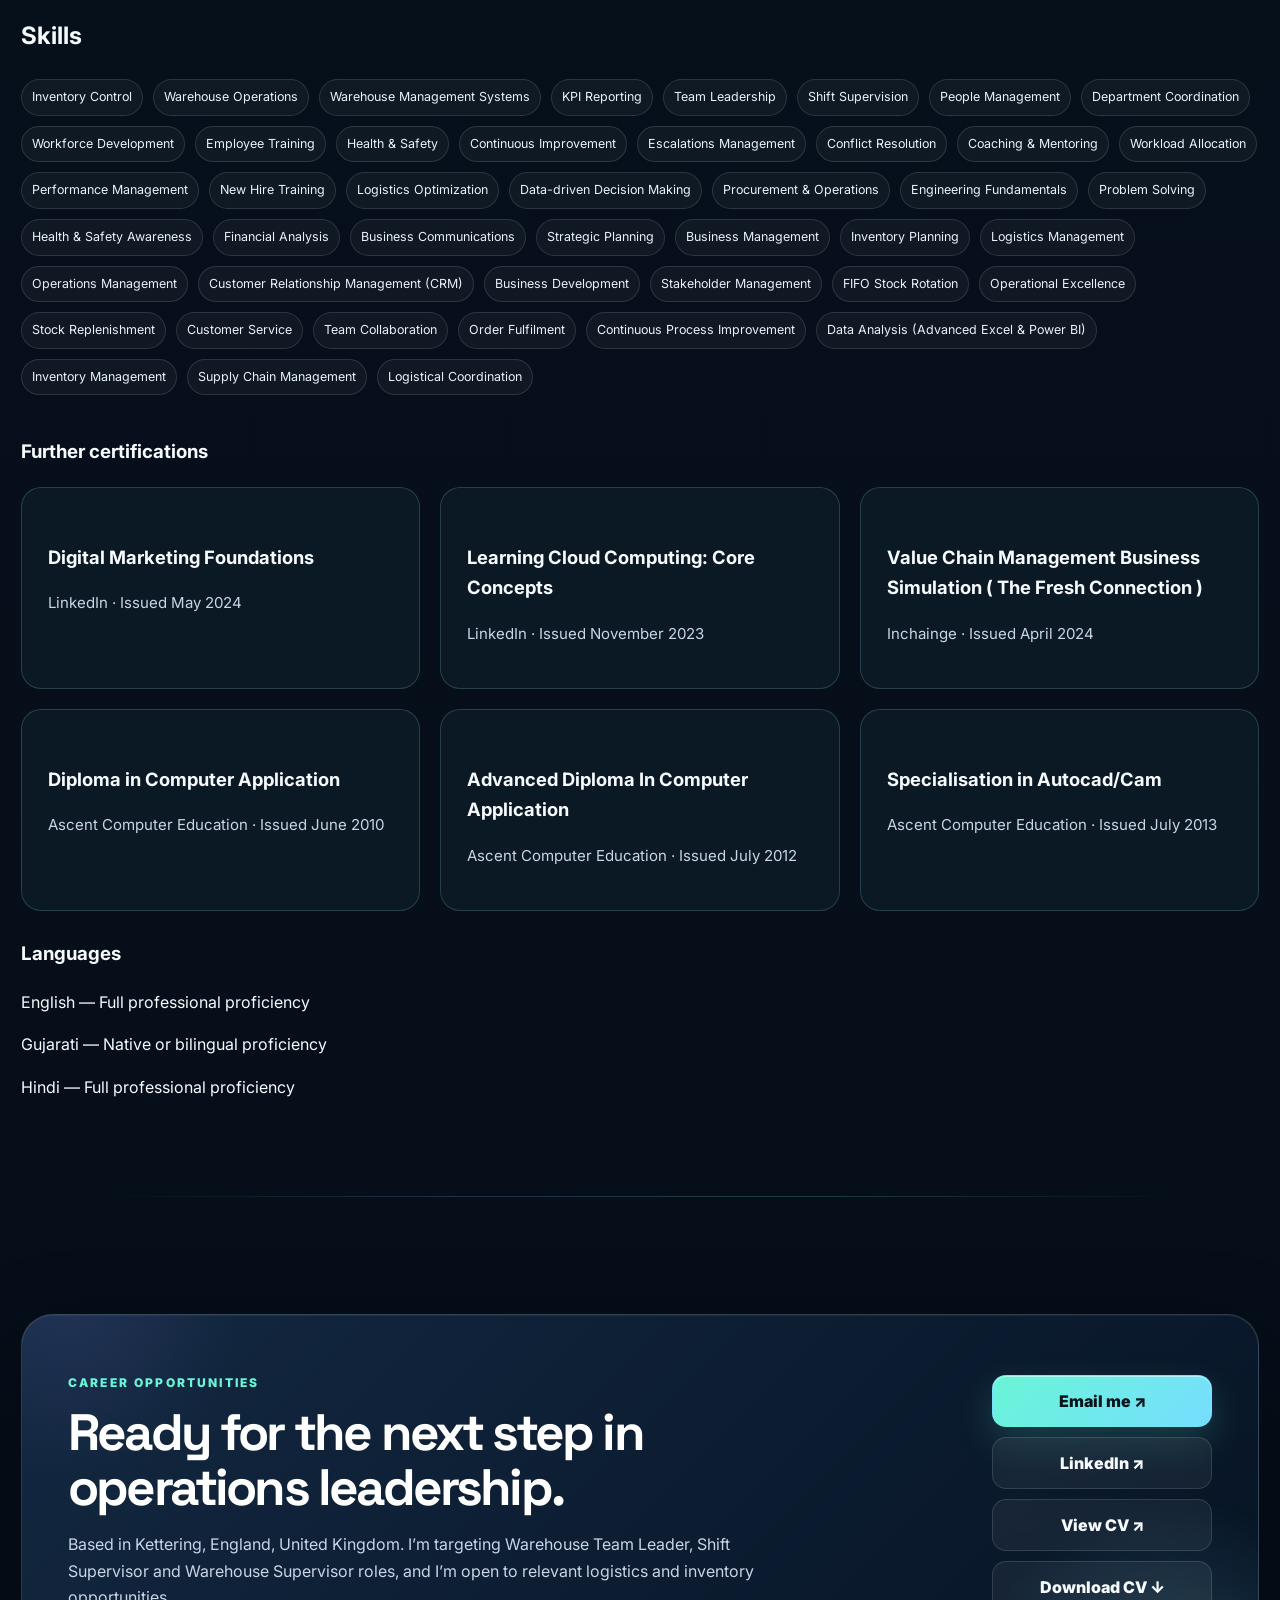
==== commit 72fb461f: "Align portfolio with LinkedIn leadership experience" ====
--- a/index.html
+++ b/index.html
@@ -10,7 +10,7 @@
   <link rel="preconnect" href="https://fonts.googleapis.com">
   <link rel="preconnect" href="https://fonts.gstatic.com" crossorigin>
   <link href="https://fonts.googleapis.com/css2?family=Inter:wght@400;500;600;700;800&family=Space+Grotesk:wght@500;600;700&display=swap" rel="stylesheet">
-  <link rel="stylesheet" href="styles.css?v=20261117-mobile4">
+  <link rel="stylesheet" href="styles.css?v=20261117-mobile5">
 <style>.profile-summary{max-width:78ch}.profile-summary p{line-height:1.8;margin:1em 0}.profile-skills{margin:24px 0 42px;gap:10px;flex-wrap:wrap}.profile-skills span{white-space:normal}#profile-details h3{margin-top:28px}.role-date{overflow-wrap:anywhere}.recommendation-intro{max-width:72ch;line-height:1.8;margin-bottom:32px}.recommendation-focus{color:#8af6e3;font-size:.76rem;font-weight:700;letter-spacing:.07em;text-transform:uppercase;margin:0 0 12px}.recommendation-meta{font-size:.88rem;line-height:1.6;color:#b7c8d5}.recommendation-excerpt{margin:22px 0!important;padding:0!important;border:0!important}.recommendation-excerpt p{font-size:1.06rem;line-height:1.75;color:#f0f5fa}.recommendation-grid details{margin-top:22px}.recommendation-grid summary{cursor:pointer;color:#8af6e3;padding:8px 0}.recommendation-grid details blockquote{margin:18px 0 0;padding:0;border:0;line-height:1.8}.recommendation-source{margin-top:30px}
 /* Clear portrait, readable About and consistent education records. */
 .hero-portrait{flex-direction:column;align-items:center;gap:18px}
@@ -41,6 +41,9 @@
 #proof .proof-card{display:flex;flex-direction:column;height:100%}
 #proof .proof-card>button{flex-shrink:0}
 #proof .proof-card>div{flex:1}
+
+#break-coverage{margin-top:28px;scroll-margin-top:100px}
+#break-coverage p:not(.eyebrow){max-width:72ch}
 </style>
 </head>
 <body>
@@ -80,9 +83,9 @@
       <div class="shell hero-grid">
         <div class="hero-copy">
           <h1 class="role-hero"><span class="thin">Amazon Inbound Operations</span><span class="hero-word">Process Guide Duties</span><span class="hero-subtitle">Shift Coordination, Labour Allocation &amp; KPI Reporting</span></h1>
-          <p class="hero-lead">Permanent Amazon Warehouse Operative performing Process Guide duties at EMA5, coordinating 20–40 associates per shift.</p>
+          <p class="hero-lead">Permanent Amazon Warehouse Operative performing Process Guide duties at EMA5 since October 2026, coordinating 20–40 associates per shift.</p>
           <div class="hero-actions"><a href="#impact" class="btn primary">Explore my impact ↓</a><a href="Utsavkumar_Parmar_Amazon_CV.pdf?v=20261117" class="btn ghost" download="Utsavkumar_Parmar_CV.pdf">Download CV ↓</a></div>
-          <div class="hero-meta"><span>Process Guide duties · 20–40 associates per shift</span><span>MBA Supply Chain Management</span><span>Kettering, England, United Kingdom</span></div>
+          <div class="hero-meta"><span>MBA Supply Chain Management</span><span>Kettering, England, United Kingdom</span></div>
         </div>
 
         <div class="hero-portrait">
@@ -108,27 +111,32 @@
         <div class="chapter"><span>01</span><i></i><strong>LEADERSHIP &amp; IMPACT</strong></div>
         <div class="impact-heading"><p class="eyebrow">Leadership & operational impact</p><h2>People leadership backed by measurable performance.</h2></div>
         <div class="impact-grid">
-          <article class="metric-card tilt-card"><div class="metric-glow"></div><span>01 · PEOPLE LEADERSHIP</span><strong>3 YRS</strong><h3>Direct team management</h3><p>Three years of direct people-management responsibility within transportation and service operations.</p></article>
-          <article class="metric-card tilt-card"><div class="metric-glow"></div><span>02 · AMAZON PROCESS GUIDE</span><strong>20–40</strong><h3>Associates per shift</h3><p>Coordinate daily work in EMA5 Inbound Operations, balancing staffing and progress against planned targets while maintaining quality and safety.</p></article>
-          <article class="metric-card tilt-card"><div class="metric-glow"></div><span>03 · AMAZON UK</span><strong>100%</strong><h3>Picking accuracy</h3><p>Received written positive quality feedback dated 4 March 2026 recognising 100% picking accuracy across 3,959 units with zero errors at EDI4 Dunfermline Outbound.</p></article>
-          <article class="metric-card tilt-card"><div class="metric-glow"></div><span>04 · SAINSBURY'S</span><strong>STOCK</strong><h3>Inventory control</h3><p>Investigated stock discrepancies and carried out replenishment and stock-control routines to support inventory accuracy and product availability.</p></article>
-          <article class="metric-card tilt-card"><div class="metric-glow"></div><span>05 · TRANSPORTATION BUSINESS</span><strong>30%</strong><h3>Revenue growth</h3><p>Increased revenue by 30% during 2021–2023 through client relationships and new business development; supported expansion into three new markets.</p></article>
-          <article class="metric-card tilt-card"><div class="metric-glow"></div><span>06 · CLIENT PORTFOLIO</span><strong>95%</strong><h3>Client retention</h3><p>Maintained 95% retention during 2021–2023 across 50+ client accounts while leading a four-person sales and service team.</p></article>
-
-          <article class="metric-card tilt-card"><div class="metric-glow"></div><span>07 · BREAK COVERAGE</span><strong>50%</strong><h3>Staffing during breaks</h3><p>Introduced staggered breaks and a daily rotating rota, keeping half the headcount at stations so work continued while break allocation remained fair.</p></article>
-          <article class="metric-card tilt-card"><div class="metric-glow"></div><span>08 · QUALITY</span><strong>COACHING</strong><h3>Refresher guidance</h3><p>Answered associates’ questions and clarified processes to help reduce repeat errors.</p></article>
-          <article class="metric-card tilt-card"><div class="metric-glow"></div><span>09 · SHIFT HANDOVER</span><strong>50–60 MIN</strong><h3>Prepared for a fast start</h3><p>Prepared full pallets of processable stock, empty totes and reserve supplies at handover, typically supporting 50–60 minutes of processing based on repeated observation, with clean bins and completed 5S and housekeeping.</p></article>
-        </div>
-        <p class="source-note">Break coverage, quality and handover improvements implemented from 13 October 2026 while performing Process Guide duties at EMA5.</p>
+          <article class="metric-card tilt-card"><div class="metric-glow"></div><span>01 · PEOPLE LEADERSHIP</span><strong>4</strong><h3>Team members managed</h3><details class="impact-detail" open><summary>Read example</summary><p>Managed a four-person sales and service team in transport, setting priorities and reviewing performance.</p></details></article>
+          <article class="metric-card tilt-card"><div class="metric-glow"></div><span>02 · AMAZON PROCESS GUIDE</span><strong>20–40</strong><h3>Associates per shift</h3><details class="impact-detail" open><summary>Read example</summary><p>Coordinate daily work in EMA5 Inbound Operations, balancing staffing and progress against planned targets while maintaining quality and safety.</p></details></article>
+          <article class="metric-card tilt-card"><div class="metric-glow"></div><span>03 · AMAZON UK</span><strong>100%</strong><h3>Picking accuracy</h3><details class="impact-detail" open><summary>Read example</summary><p>Received written positive quality feedback dated 4 March 2026 recognising 100% picking accuracy across 3,959 units with zero errors at EDI4 Dunfermline Outbound.</p></details></article>
+          <article class="metric-card tilt-card"><div class="metric-glow"></div><span>04 · SAINSBURY'S</span><strong>STOCK</strong><h3>Inventory control</h3><details class="impact-detail" open><summary>Read example</summary><p>Investigated stock discrepancies and carried out replenishment and stock-control routines to support inventory accuracy and product availability.</p></details></article>
+          <article class="metric-card tilt-card"><div class="metric-glow"></div><span>05 · TRANSPORTATION BUSINESS</span><strong>30%</strong><h3>Revenue growth</h3><details class="impact-detail" open><summary>Read example</summary><p>Increased revenue by 30% during 2021–2023 through client relationships and new business development; supported expansion into three new markets.</p></details></article>
+          <article class="metric-card tilt-card"><div class="metric-glow"></div><span>06 · CLIENT PORTFOLIO</span><strong>95%</strong><h3>Client retention</h3><details class="impact-detail" open><summary>Read example</summary><p>Maintained 95% retention during 2021–2023 across 50+ client accounts while leading a four-person sales and service team.</p></details></article>
+
+          <article class="metric-card tilt-card"><div class="metric-glow"></div><span>07 · BREAK COVERAGE</span><strong>50%</strong><h3>Staffing during breaks</h3><details class="impact-detail" open><summary>Read example</summary><p>Alternated break slots station by station and split support staff evenly, keeping around half the team on the floor so the inbound line could continue running.</p></details></article>
+          <article class="metric-card tilt-card"><div class="metric-glow"></div><span>08 · QUALITY</span><strong>COACHING</strong><h3>Refresher guidance</h3><details class="impact-detail" open><summary>Read example</summary><p>Used floor observations to identify who needed refresher coaching on process, safety and quality.</p></details></article>
+          <article class="metric-card tilt-card"><div class="metric-glow"></div><span>09 · SHIFT HANDOVER</span><strong>50–60 MIN</strong><h3>Prepared for a fast start</h3><details class="impact-detail" open><summary>Read example</summary><p>Staged stock and supplies and completed 5S checks before handover, typically leaving 50–60 minutes of work ready for the incoming shift.</p></details></article>
+        </div>
+        <article class="sample-card" id="break-coverage">
+          <p class="eyebrow">EMA5 Inbound · Process Guide duties</p>
+          <h3>Keeping the inbound line running through breaks</h3>
+          <p>When stations took breaks at the same time, the line could stop. I gave neighbouring stations alternating break slots and split support staff evenly between the two groups so each group had the support it needed.</p>
+          <p>Around half the team stayed on the floor during each break slot. That kept work moving, and rotating the slots kept the break allocation fair.</p>
+        </article>
       </div>
     </section>
 
 
     <section class="scene work-sample" id="about"><div class="shell"><p class="eyebrow">About</p><h2>Operations experience and approach.</h2><div class="about-grid">
-<div><h3>On the warehouse floor</h3><p>I’m a permanent Warehouse Operative in Amazon EMA5 Inbound, performing Process Guide duties since October 2026. I help coordinate 20–40 associates per shift, allocate work, organise fair break rotas and support labour sharing.</p><p>My approach combines practical associate support with productivity and quality monitoring, timely escalation and clear handovers. I use WMS, RF scanning and Excel reporting to support day-to-day operations.</p></div>
+<div><h3>On the warehouse floor</h3><p>I’m a permanent Warehouse Operative in Amazon EMA5 Inbound, performing Process Guide duties since October 2026. I coordinate 20–40 associates per shift, allocate stations by workload and training, and support labour sharing.</p><p>I coach associates, track productivity and quality, give hourly updates to shift leaders and prepare handovers with 50–60 minutes of work typically ready for the incoming shift.</p></div>
 <div><h3>A voice for associates</h3><p>Selected as a Launch Ambassador in November 2026, I gather colleagues’ feedback, represent their views during meetings and GEMBA walks, and follow up with leadership. I support feedback tools and clinics while keeping colleagues informed and maintaining confidentiality.</p><p>This is an additional responsibility alongside my Warehouse Operative role and Process Guide duties.</p></div>
-<div><h3>Supply chain and team experience</h3><p>I hold an MBA in Supply Chain Management from the University of East London. My background spans Amazon Outbound, retail inventory control, shift lead cover for 10+ operatives at CN Foods and management of a four-person sales and service team in India.</p><p><a href="#impact">Explore my achievements and operational improvements ↓</a></p></div>
-<div><h3>My next step</h3><p>I’m based in Kettering and open to UK relocation. I’m targeting Team Leader, Shift Supervisor and Warehouse Supervisor roles, alongside relevant logistics and inventory opportunities.</p><p><strong>Core strengths:</strong> team coordination, associate coaching, inventory control, safety, quality and KPI reporting.</p></div>
+<div><h3>Supply chain and team experience</h3><p>I hold an MBA in Supply Chain Management from the University of East London. Before EMA5, I covered shift lead duties for 10+ warehouse operatives at CN Foods and managed a four-person sales and service team in transport. I use Excel and warehouse management systems to track performance and stock.</p><p><a href="#impact">Explore my achievements and operational improvements ↓</a></p></div>
+<div><h3>My next step</h3><p>I’m based in Kettering and open to UK relocation. I’m targeting Warehouse Team Leader, Shift Supervisor and Warehouse Supervisor roles, alongside relevant logistics and inventory opportunities.</p><p><strong>Core strengths:</strong> team coordination, associate coaching, inventory control, safety, quality and KPI reporting.</p></div>
 </div></div></section>
 
     <section class="scene systems" id="systems">
@@ -143,20 +151,20 @@
         <div class="chapter"><span>02</span><i></i><strong>EXPERIENCE</strong></div>
         <div class="experience-intro"><p class="eyebrow">Career timeline</p><h2>Leadership and operations across the UK and India.</h2></div>
         <div class="film-timeline"><article class="role"><div class="role-index">01</div><div class="role-date">NOV 2026 — PRESENT</div><div class="role-card"><div class="role-company">AMAZON · KETTERING, ENGLAND, UNITED KINGDOM</div><h3>Launch Ambassador</h3><details class="role-detail" open><summary>Role details and achievements</summary><div class="role-detail-body"><p>Selected as a Launch Ambassador at Amazon EMA5 in November 2026, alongside my Warehouse Operative role and ongoing Process Guide duties.</p><ul class="role-highlights"><li>Gather associates’ concerns, ideas and feedback and raise operational barriers with leadership.</li><li>Represent colleagues during meetings and GEMBA walks.</li><li>Support feedback tools and associate clinics while maintaining confidentiality.</li><li>Follow up on issues and communicate progress and next steps to colleagues.</li></ul></div></details></div></article>
-<article class="role"><div class="role-index">02</div><div class="role-date">OCT 2026 — PRESENT</div><div class="role-card"><div class="role-company">AMAZON · KETTERING, ENGLAND, UNITED KINGDOM</div><h3>Process Guide Duties | Inbound Operations</h3><details class="role-detail" open><summary>Role details and achievements</summary><div class="role-detail-body"><p>Amazon EMA5, Kettering. Performing Process Guide duties since October 2026 as part of my permanent Warehouse Operative role.</p><ul class="role-highlights"><li>Coordinate inbound work for 20–40 associates per shift, allocating tasks and stations according to workload, priorities, training and capability; coordinate labour share with other departments.</li><li>Monitor units per hour and quality against shift targets, resolve workflow issues and escalate safety or equipment concerns.</li><li>Give shift leadership hourly updates and end-of-shift handovers covering performance, open issues and priorities.</li></ul><h4>Operational improvements implemented from 13 October 2026:</h4><ul class="role-highlights"><li>Introduced staggered breaks and a daily rotating rota, maintaining 50% staffing coverage at stations so the line continued working during breaks while break allocation remained fair.</li><li>Provided refresher guidance to answer associates’ questions, clarify processes and help reduce repeat errors.</li><li>Prepared full pallets of processable stock, empty totes and reserve supplies at handover, typically supporting 50–60 minutes of processing based on repeated observation; completed bin cleaning, 5S and housekeeping to support the next shift’s fast start.</li></ul></div></details></div></article>
+<article class="role"><div class="role-index">02</div><div class="role-date">OCT 2026 — PRESENT</div><div class="role-card"><div class="role-company">AMAZON · KETTERING, ENGLAND, UNITED KINGDOM</div><h3>Process Guide Duties | Inbound Operations</h3><details class="role-detail" open><summary>Role details and achievements</summary><div class="role-detail-body"><p>Amazon EMA5, Kettering. Performing Process Guide duties since October 2026 as part of my permanent Warehouse Operative role.</p><ul class="role-highlights"><li>Coordinate inbound work for 20–40 associates per shift, allocating tasks and stations according to workload, priorities, training and capability; support labour share with other departments and work with the dock team to maintain inbound flow.</li><li>Monitor units per hour and quality against shift targets, resolve workflow issues and escalate safety or equipment concerns.</li><li>Give shift leadership hourly updates and end-of-shift handovers covering performance, open issues and priorities.</li></ul><h4>Shift improvements</h4><ul class="role-highlights"><li>Introduced staggered breaks by alternating slots station by station and splitting support staff evenly. Around half the team stays on the floor, allowing the inbound line to keep running during breaks.</li><li>Used floor observations to identify where associates needed refresher coaching on process, safety and quality.</li><li>Stage stock and supplies and complete 5S checks before handover, typically leaving 50–60 minutes of work ready for the incoming shift.</li></ul></div></details></div></article>
 <article class="role"><div class="role-index">03</div><div class="role-date">SEP 2026 — PRESENT</div><div class="role-card"><div class="role-company">AMAZON · KETTERING, ENGLAND, UNITED KINGDOM</div><h3>Warehouse Operative | Inbound Operations</h3><details class="role-detail" open><summary>Role details and achievements</summary><div class="role-detail-body"><p>Transferred from Amazon EDI4 in September 2026 to join Inbound Operations at EMA5 in Kettering. Supported inbound receiving, followed safety and quality procedures, and completed Process Guide training before taking on those duties in October 2026.</p></div></details></div></article>
 <article class="role"><div class="role-index">04</div><div class="role-date">OCT 2025 — SEP 2026</div><div class="role-card"><div class="role-company">AMAZON · DUNFERMLINE, SCOTLAND, UNITED KINGDOM</div><h3>Warehouse Operative — Outbound Operations</h3><details class="role-detail" open><summary>Role details and achievements</summary><div class="role-detail-body"><p>EDI4, Dunfermline | Outbound</p><ul class="role-highlights"><li>Received written positive quality feedback dated 4 March 2026 recognising 100% picking accuracy across 3,959 units with zero errors.</li><li>Used WMS and RF scanning for order processing and accurate inventory records.</li><li>Supported colleagues with scanning accuracy, safety and quality routines.</li></ul></div></details></div></article>
 <article class="role"><div class="role-index">05</div><div class="role-date">DEC 2023 — OCT 2025</div><div class="role-card"><div class="role-company">SAINSBURY'S · CITY OF LONDON, ENGLAND, UNITED KINGDOM</div><h3>Trading Assistant</h3><details class="role-detail" open><summary>Role details and achievements</summary><div class="role-detail-body"><ul class="role-highlights"><li>Investigated stock discrepancies and maintained product availability.</li><li>Supported new colleagues, daily task allocation and shift coordination.</li><li>Resolved customer escalations and operational issues while maintaining service and safety standards.</li></ul></div></details></div></article>
 <article class="role"><div class="role-index">06</div><div class="role-date">NOV 2024 — FEB 2025</div><div class="role-card"><div class="role-company">CN FOODS · LONDON AREA, UNITED KINGDOM</div><h3>Warehouse Operations Associate</h3><details class="role-detail" open><summary>Role details and achievements</summary><div class="role-detail-body"><p>Shift lead responsibilities during peak periods</p><ul class="role-highlights"><li>Directed 10+ operatives across picking, packing and dispatch.</li><li>Allocated tasks, monitored productivity and quality, and resolved operational issues.</li><li>Trained new starters on WMS, RF scanning, FIFO and safety procedures.</li><li>Supported inventory control, timely dispatch and an organised warehouse.</li></ul><p>Concurrent role alongside Sainsbury’s, November 2024–February 2025.</p></div></details></div></article>
 <article class="role"><div class="role-index">07</div><div class="role-date">SEP 2023 — NOV 2023</div><div class="role-card"><div class="role-company">CAREER BREAK · GREATER LONDON, ENGLAND, UNITED KINGDOM</div><h3>Relocation</h3><details class="role-detail" open><summary>Role details and achievements</summary><div class="role-detail-body"><p>Relocated from India to the United Kingdom to commence an MBA in Supply Chain Management at the University of East London</p></div></details></div></article>
-<article class="role"><div class="role-index">08</div><div class="role-date">AUG 2020 — AUG 2023</div><div class="role-card"><div class="role-company">SHEKHAWATI SALES &amp; TRANSPORTATION · VADODARA, GUJARAT, INDIA</div><h3>Business Development Manager</h3><details class="role-detail" open><summary>Role details and achievements</summary><div class="role-detail-body"><ul class="role-highlights"><li>Increased revenue by 30% during 2021–2023 through client relationships and new business development.</li><li>Managed 50+ client accounts with 95% retention during the same 2021–2023 period.</li><li>Led a four-person sales and service team, setting priorities and reviewing performance.</li><li>Coordinated drivers, dispatch and customers to resolve delivery delays and service issues.</li><li>Supported expansion into three new markets and prepared performance reports.</li></ul></div></details></div></article></div>
+<article class="role"><div class="role-index">08</div><div class="role-date">AUG 2020 — AUG 2023</div><div class="role-card"><div class="role-company">SHEKHAWATI SALES &amp; TRANSPORTATION · VADODARA, GUJARAT, INDIA</div><h3>Business Development Manager</h3><details class="role-detail" open><summary>Role details and achievements</summary><div class="role-detail-body"><ul class="role-highlights"><li>Managed a four-person sales and service team, setting priorities and reviewing performance.</li><li>Increased revenue by 30% between 2021 and 2023 through client relationships and new business development.</li><li>Managed 50+ client accounts with 95% retention during the same period.</li><li>Coordinated drivers, dispatch and customers to resolve delivery delays and service issues.</li><li>Supported expansion into three new markets and prepared performance reports.</li></ul></div></details></div></article></div>
       </div>
     </section>
 
     <section class="scene proof" id="proof">
       <div class="shell">
         <div class="chapter"><span>03</span><i></i><strong>EVIDENCE</strong></div>
-        <div class="proof-intro"><p class="eyebrow">Recognition & evidence</p><h2>Achievements &amp; Recognition</h2><p><a href="#recommendations">Read six recommendations from managers, colleagues and my supply chain network ↓</a></p></div>
+        <div class="proof-intro"><p class="eyebrow">Recognition & evidence</p><h2>Achievements &amp; Recognition</h2><p><a href="#recommendations">Read seven recommendations from managers, colleagues and my supply chain network ↓</a></p></div>
         <div class="proof-grid">
           <article class="proof-card proof-large tilt-card"><button data-image="assets/amazon.jpg" data-alt="Amazon quality recognition showing 100% accuracy"><img src="assets/amazon.jpg" alt="Amazon quality recognition showing 100% accuracy"><span>OPEN PROOF ↗</span></button><div><small>AMAZON UK</small><h3>Quality achievement</h3><p>Written positive quality feedback dated 4 March 2026 at EDI4 Dunfermline Outbound: 100% accuracy across 3,959 units with zero errors.</p></div></article>
           <article class="proof-card tilt-card"><button data-image="assets/sainsburys.jpg" data-alt="Sainsbury's Own It recognition"><img src="assets/sainsburys.jpg" alt="Sainsbury's Own It recognition"><span>OPEN PROOF ↗</span></button><div><small>SAINSBURY'S</small><h3>“Own It” recognition</h3><p>Recognition for ownership, contribution and performance.</p></div></article>
@@ -165,7 +173,15 @@
       </div>
     </section>
 
-    <section class="scene work-sample" id="recommendations"><div class="shell"><p class="eyebrow">Professional recommendations</p><h2>Recommended by managers and colleagues.</h2><p class="recommendation-intro">Six LinkedIn recommendations covering Amazon operations, associate coaching, retail teamwork and supply chain projects. Selected excerpts appear below, with each full recommendation available to read.</p><div class="sample-grid recommendation-grid"><article class="sample-card"><p class="recommendation-focus">Accuracy, safety and initiative</p><h3>Samidha Kolhe</h3><p class="recommendation-meta">26 March 2026 · Area Manager, Amazon EDI4 · Managed me directly</p><blockquote class="recommendation-excerpt"><p>“Throughout their tenure, Utsav has consistently demonstrated exceptional reliability, efficiency, and attention to detail in all aspects of their work.”</p></blockquote><details><summary>Read full recommendation</summary><blockquote><p>I am delighted to offer a strong recommendation for Utsav based on their exemplary performance as a Pick Associate at Amazon. Throughout their tenure, Utsav has consistently demonstrated exceptional reliability, efficiency, and attention to detail in all aspects of their work. Their ability to maintain high levels of productivity while upholding accuracy and safety standards has made a significant positive impact on team performance and overall operational success. Utsav consistently shows a proactive attitude, a commitment to continuous improvement, and a willingness to go above and beyond expectations to meet business goals.</p><p>In addition to their strong work ethic, Utsav is a cooperative and dependable team member who communicates effectively and contributes to a positive and supportive work environment. Their professionalism and dedication make them a valuable asset to any team or organisation. I am confident that Utsav will continue to excel and bring the same level of excellence and commitment to any future role they pursue.</p></blockquote></details></article>
+    <section class="scene work-sample" id="recommendations"><div class="shell"><p class="eyebrow">Professional recommendations</p><h2>Recommended by managers and colleagues.</h2><p class="recommendation-intro">Seven LinkedIn recommendations covering warehouse leadership, coaching, retail teamwork and supply chain projects.</p><div class="sample-grid recommendation-grid">
+      <article class="sample-card">
+        <p class="recommendation-focus">Readiness for warehouse team leadership</p>
+        <h3>Robby Saroya</h3>
+        <p class="recommendation-meta">23 November 2026 · Area Manager, Amazon EMA5 · Managed me directly</p>
+        <blockquote class="recommendation-excerpt"><p>“Utsav is a strong example of someone ready to step into a Team Leader role.”</p></blockquote>
+        <p>Robby describes how I coordinate 20–40 associates, allocate stations by training and workload, manage staggered breaks and prepare shift handovers.</p>
+      </article>
+      <article class="sample-card"><p class="recommendation-focus">Accuracy, safety and initiative</p><h3>Samidha Kolhe</h3><p class="recommendation-meta">26 March 2026 · Area Manager, Amazon EDI4 · Managed me directly</p><blockquote class="recommendation-excerpt"><p>“Throughout their tenure, Utsav has consistently demonstrated exceptional reliability, efficiency, and attention to detail in all aspects of their work.”</p></blockquote><details><summary>Read full recommendation</summary><blockquote><p>I am delighted to offer a strong recommendation for Utsav based on their exemplary performance as a Pick Associate at Amazon. Throughout their tenure, Utsav has consistently demonstrated exceptional reliability, efficiency, and attention to detail in all aspects of their work. Their ability to maintain high levels of productivity while upholding accuracy and safety standards has made a significant positive impact on team performance and overall operational success. Utsav consistently shows a proactive attitude, a commitment to continuous improvement, and a willingness to go above and beyond expectations to meet business goals.</p><p>In addition to their strong work ethic, Utsav is a cooperative and dependable team member who communicates effectively and contributes to a positive and supportive work environment. Their professionalism and dedication make them a valuable asset to any team or organisation. I am confident that Utsav will continue to excel and bring the same level of excellence and commitment to any future role they pursue.</p></blockquote></details></article>
 <article class="sample-card"><p class="recommendation-focus">Process knowledge and associate support</p><h3>Nasim Nihal</h3><p class="recommendation-meta">6 November 2026 · Amazon Operations Lead · Senior colleague</p><blockquote class="recommendation-excerpt"><p>“He consistently demonstrates strong process knowledge, ownership, and a proactive approach to problem-solving.”</p></blockquote><details><summary>Read full recommendation</summary><blockquote><p>Utsav is a dedicated and reliable Process Guide in the Receive team. He consistently demonstrates strong process knowledge, ownership, and a proactive approach to problem-solving. He is always supportive, approachable, and willing to help others. His positive attitude and teamwork make him a valuable asset to the team. It's a pleasure working with him!</p></blockquote></details></article>
 <article class="sample-card"><p class="recommendation-focus">Coaching and clear communication</p><h3>Aashika Rajaure</h3><p class="recommendation-meta">2 June 2026 · Sainsbury’s colleague I supported and trained</p><blockquote class="recommendation-excerpt"><p>“Utsav was very helpful, patient, and clear when explaining store processes, stock handling, replenishment routines, customer service standards, and daily operational tasks.”</p></blockquote><details><summary>Read full recommendation</summary><blockquote><p>I had the opportunity to work with Utsavkumar at Sainsbury’s, where he supported and trained me during my role.</p><p>Utsav was very helpful, patient, and clear when explaining store processes, stock handling, replenishment routines, customer service standards, and daily operational tasks. He made it easier for me to understand the work quickly and gave practical guidance whenever I needed support.</p><p>He is reliable, organised, and works well under pressure, especially during busy trading periods. I also noticed his strong teamwork, positive attitude, and willingness to help colleagues whenever required.</p><p>Utsav has good communication skills, strong attention to detail, and a practical understanding of retail operations, stock management, and customer service. I would confidently recommend him for roles in operations, warehouse administration, logistics coordination, inventory control, and team support.</p></blockquote></details></article>
 <article class="sample-card"><p class="recommendation-focus">Reliability and teamwork</p><h3>Fatima Al-Naher</h3><p class="recommendation-meta">1 July 2025 · Sainsbury’s manager · Managed me directly</p><blockquote class="recommendation-excerpt"><p>“He consistently showed initiative, worked well under pressure, and was always willing to support the team when needed.”</p></blockquote><details><summary>Read full recommendation</summary><blockquote><p>As Utsav’s manager at Sainsbury’s, I’ve found him to be a reliable and hardworking individual . He consistently showed initiative, worked well under pressure, and was always willing to support the team when needed. His positive attitude and strong work ethic made him a real asset to the department. I’d highly recommend him for any future opportunities.</p></blockquote></details></article>
@@ -199,7 +215,7 @@
 <p>Hindi — Full professional proficiency</p></div></section>
     <section class="scene contact" id="contact">
       <div class="shell contact-panel">
-        <div><p class="eyebrow">Career opportunities</p><h2>Ready for the next step in operations leadership.</h2><p>Based in Kettering, England, United Kingdom. I’m targeting Team Leader, Shift Supervisor and Warehouse Supervisor roles, and I’m open to relevant logistics and inventory opportunities.</p></div>
+        <div><p class="eyebrow">Career opportunities</p><h2>Ready for the next step in operations leadership.</h2><p>Based in Kettering, England, United Kingdom. I’m targeting Warehouse Team Leader, Shift Supervisor and Warehouse Supervisor roles, and I’m open to relevant logistics and inventory opportunities.</p></div>
         <div class="contact-buttons"><a class="btn primary" href="mailto:talk2utsavparmar@gmail.com">Email me ↗</a><a class="btn ghost" href="https://www.linkedin.com/in/utsavkumarparmar" target="_blank" rel="noopener">LinkedIn ↗</a><a class="btn ghost" href="Utsavkumar_Parmar_Amazon_CV.pdf?v=20261117">View CV ↗</a><a class="btn ghost" href="Utsavkumar_Parmar_Amazon_CV.pdf?v=20261117" download="Utsavkumar_Parmar_CV.pdf">Download CV ↓</a></div>
       </div>
     </section>
@@ -207,6 +223,6 @@
 
   <footer><div class="shell footer-inner"><span>© <span id="year"></span> UTSAVKUMAR PARMAR</span><span>OPERATIONS · SUPPLY CHAIN · LOGISTICS · LEADERSHIP</span><a href="#top">BACK TO TOP ↑</a></div></footer>
   <dialog id="lightbox" class="lightbox"><button class="lightbox-close" aria-label="Close">×</button><img id="lightboxImg" alt=""></dialog>
-  <script src="script.js?v=20261117-mobile4"></script>
+  <script src="script.js?v=20261117-mobile5"></script>
 </body>
 </html>
--- a/styles.css
+++ b/styles.css
@@ -1,5 +1,5 @@
 @import url("styles-base-v20260819.css?v=20260819-2");
-@import url("mobile-v2.css?v=20261117-mobile4");
+@import url("mobile-v2.css?v=20261117-mobile5");
 
 /* Job titles come directly from index.html. */
 .role-highlights {
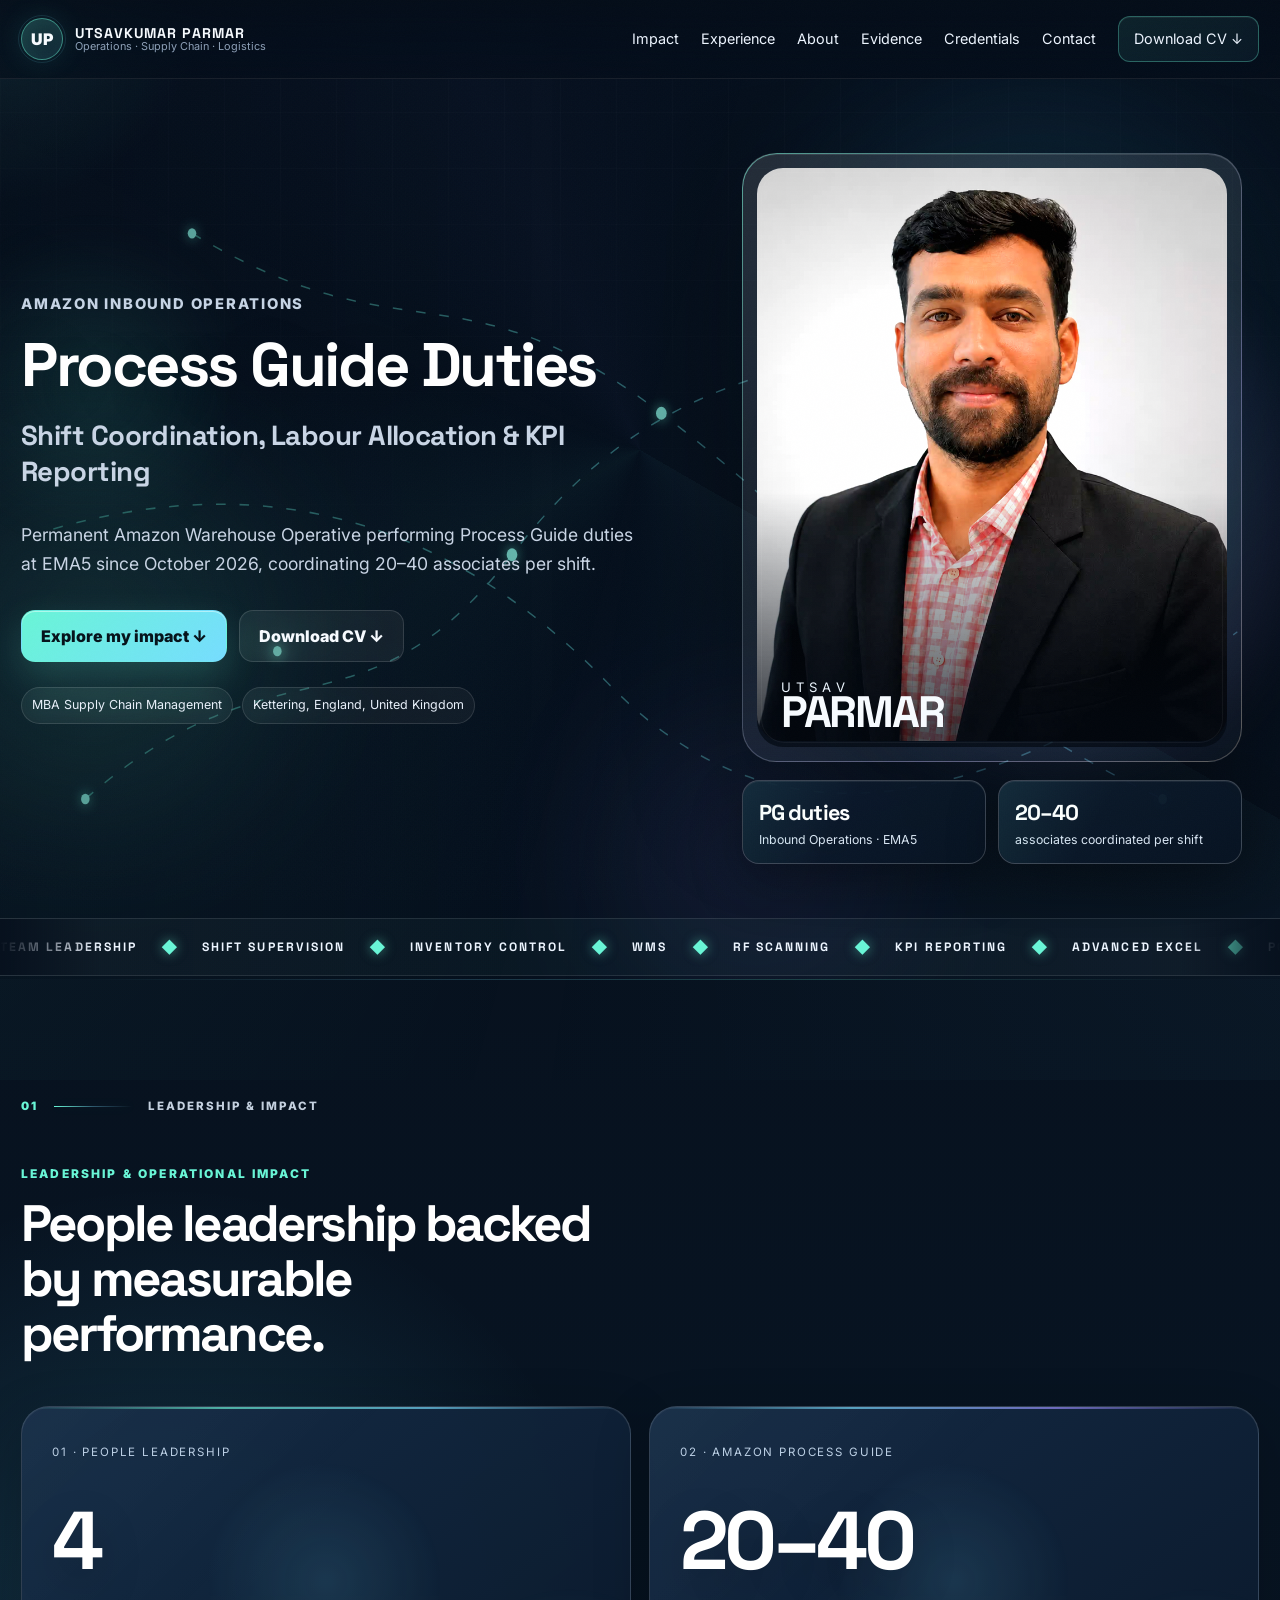
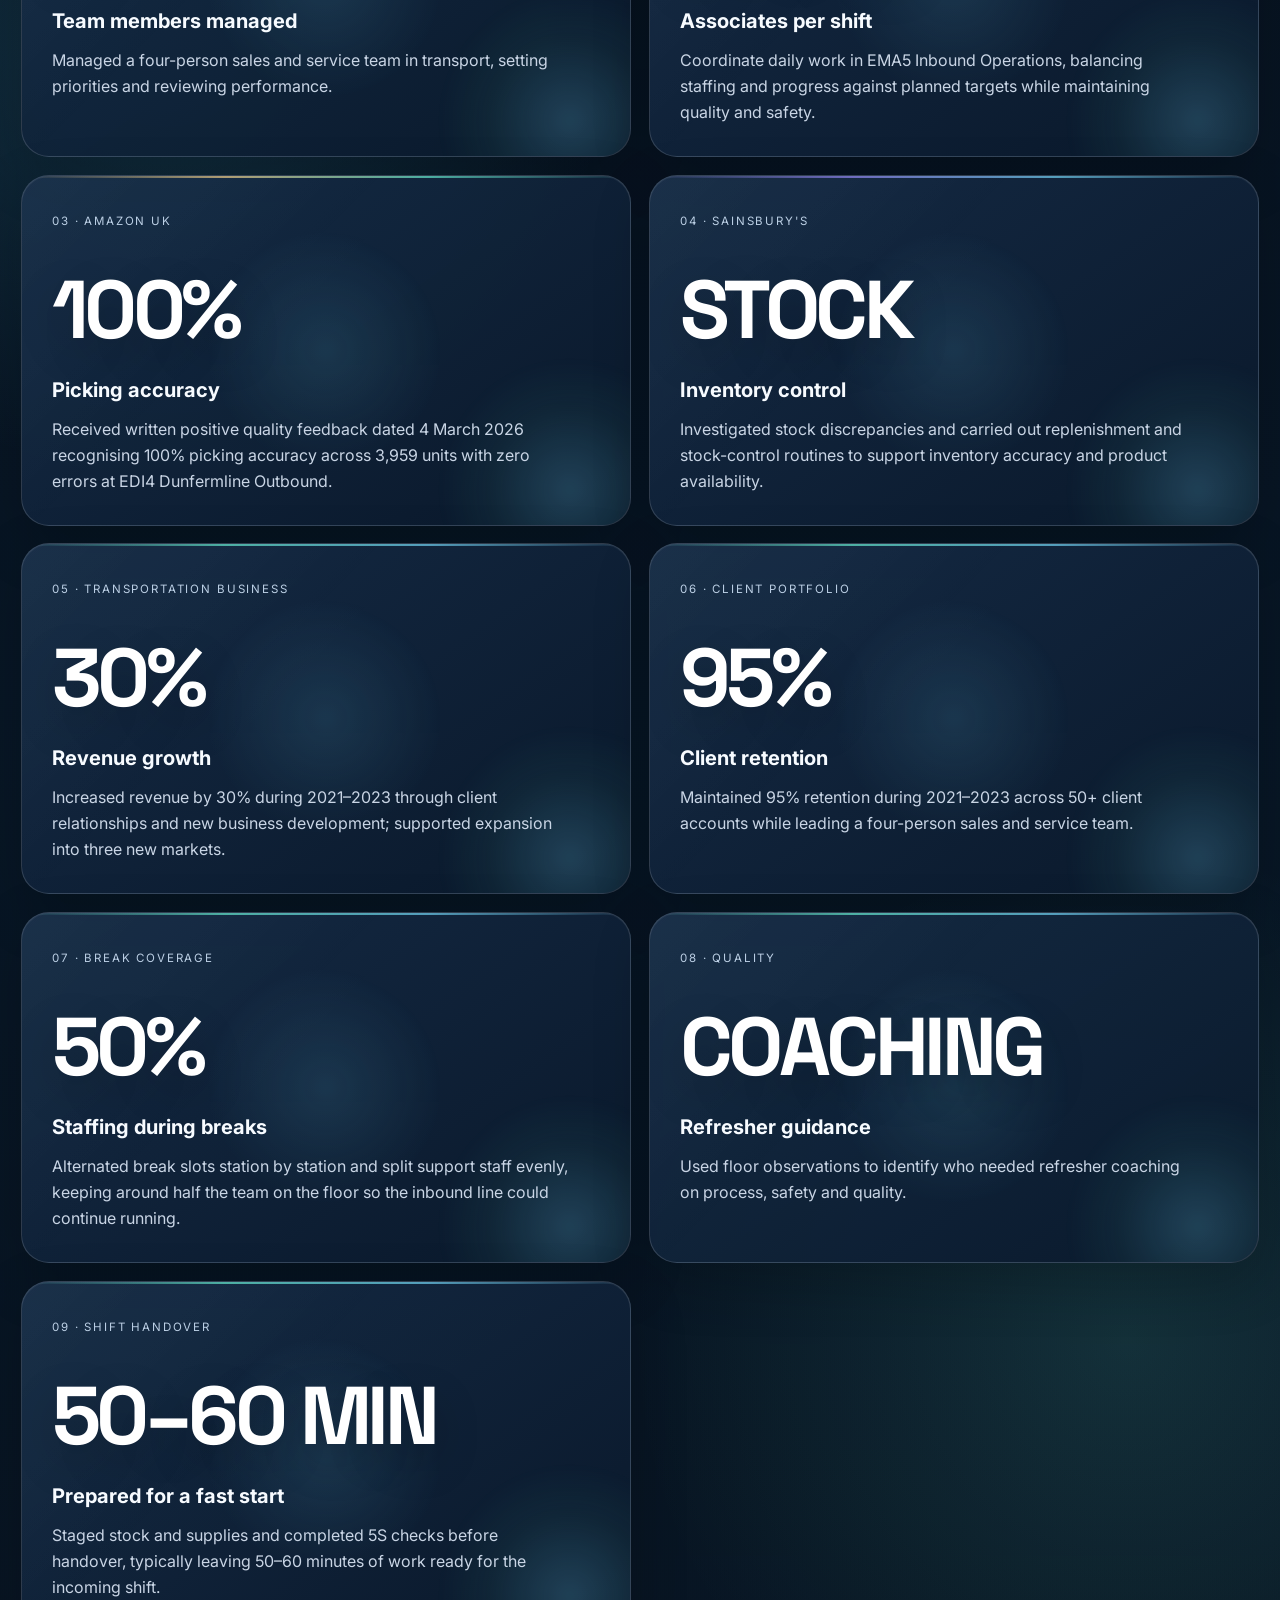
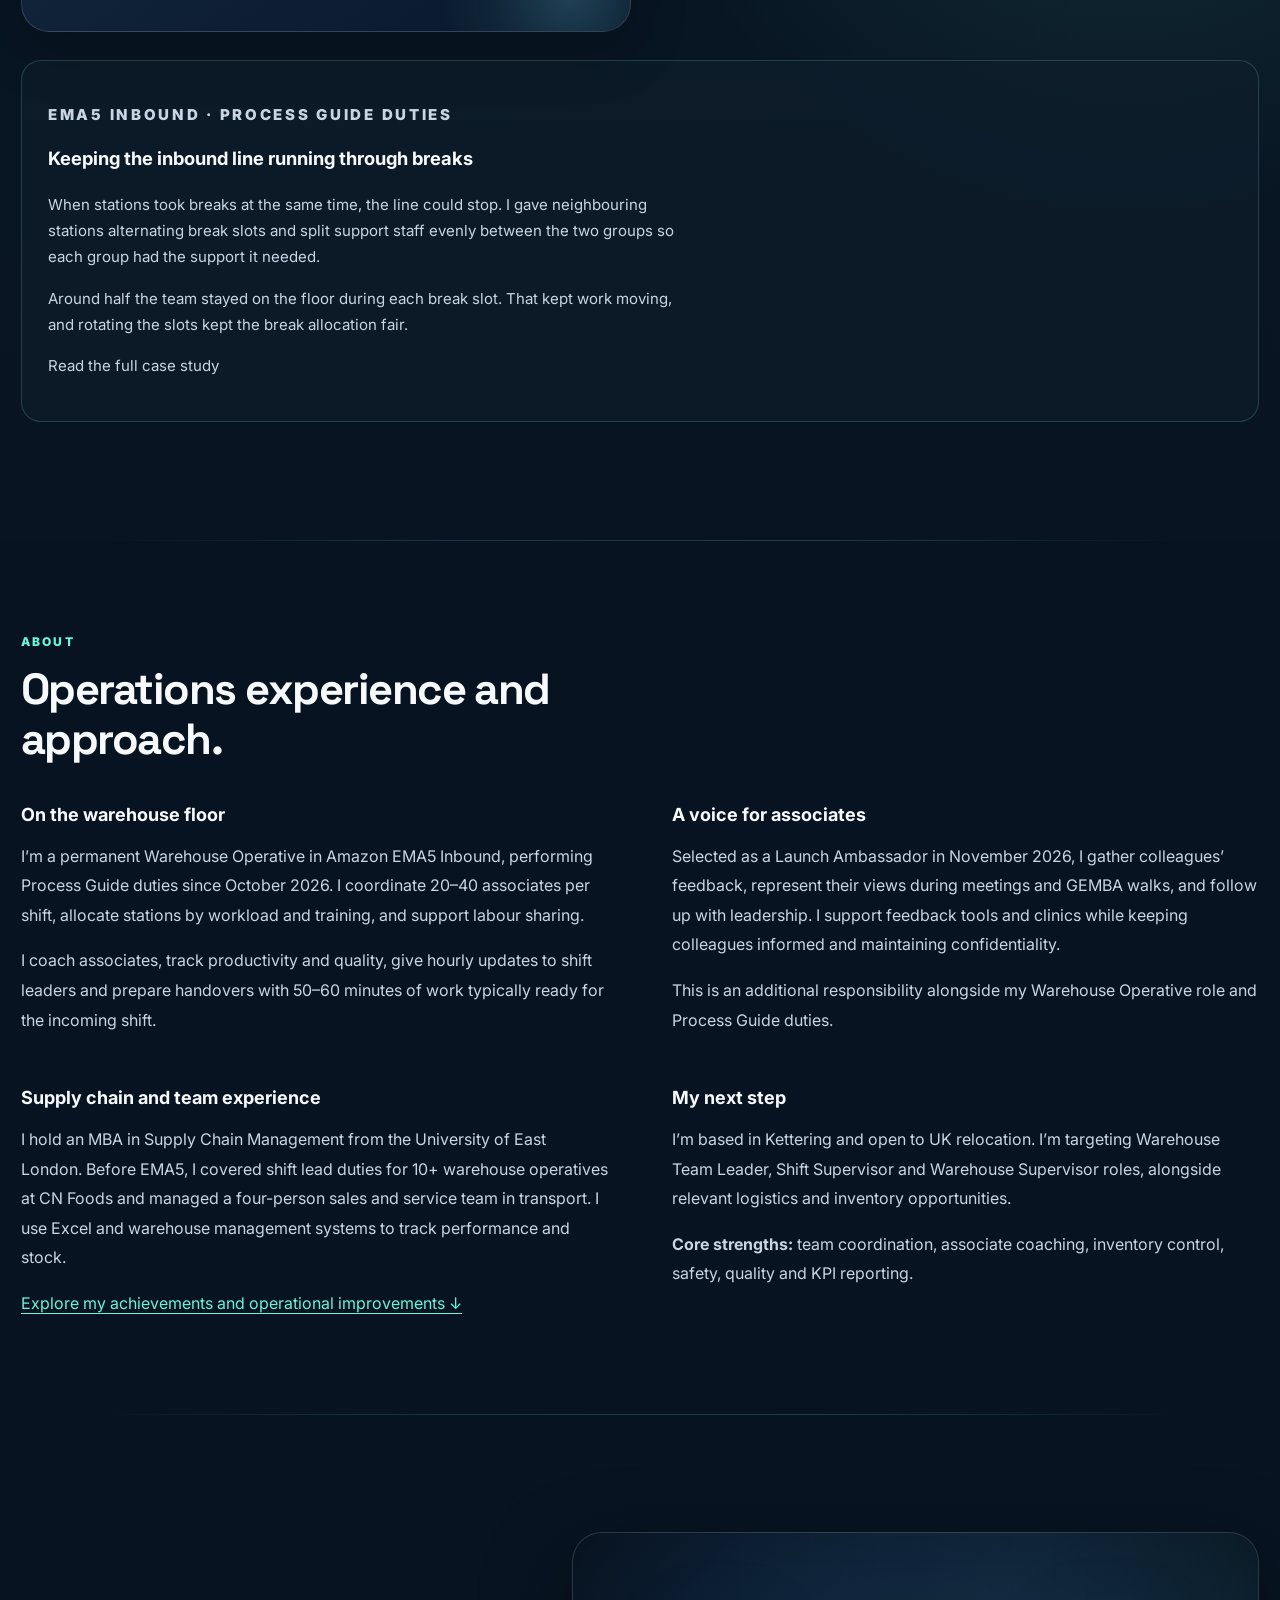
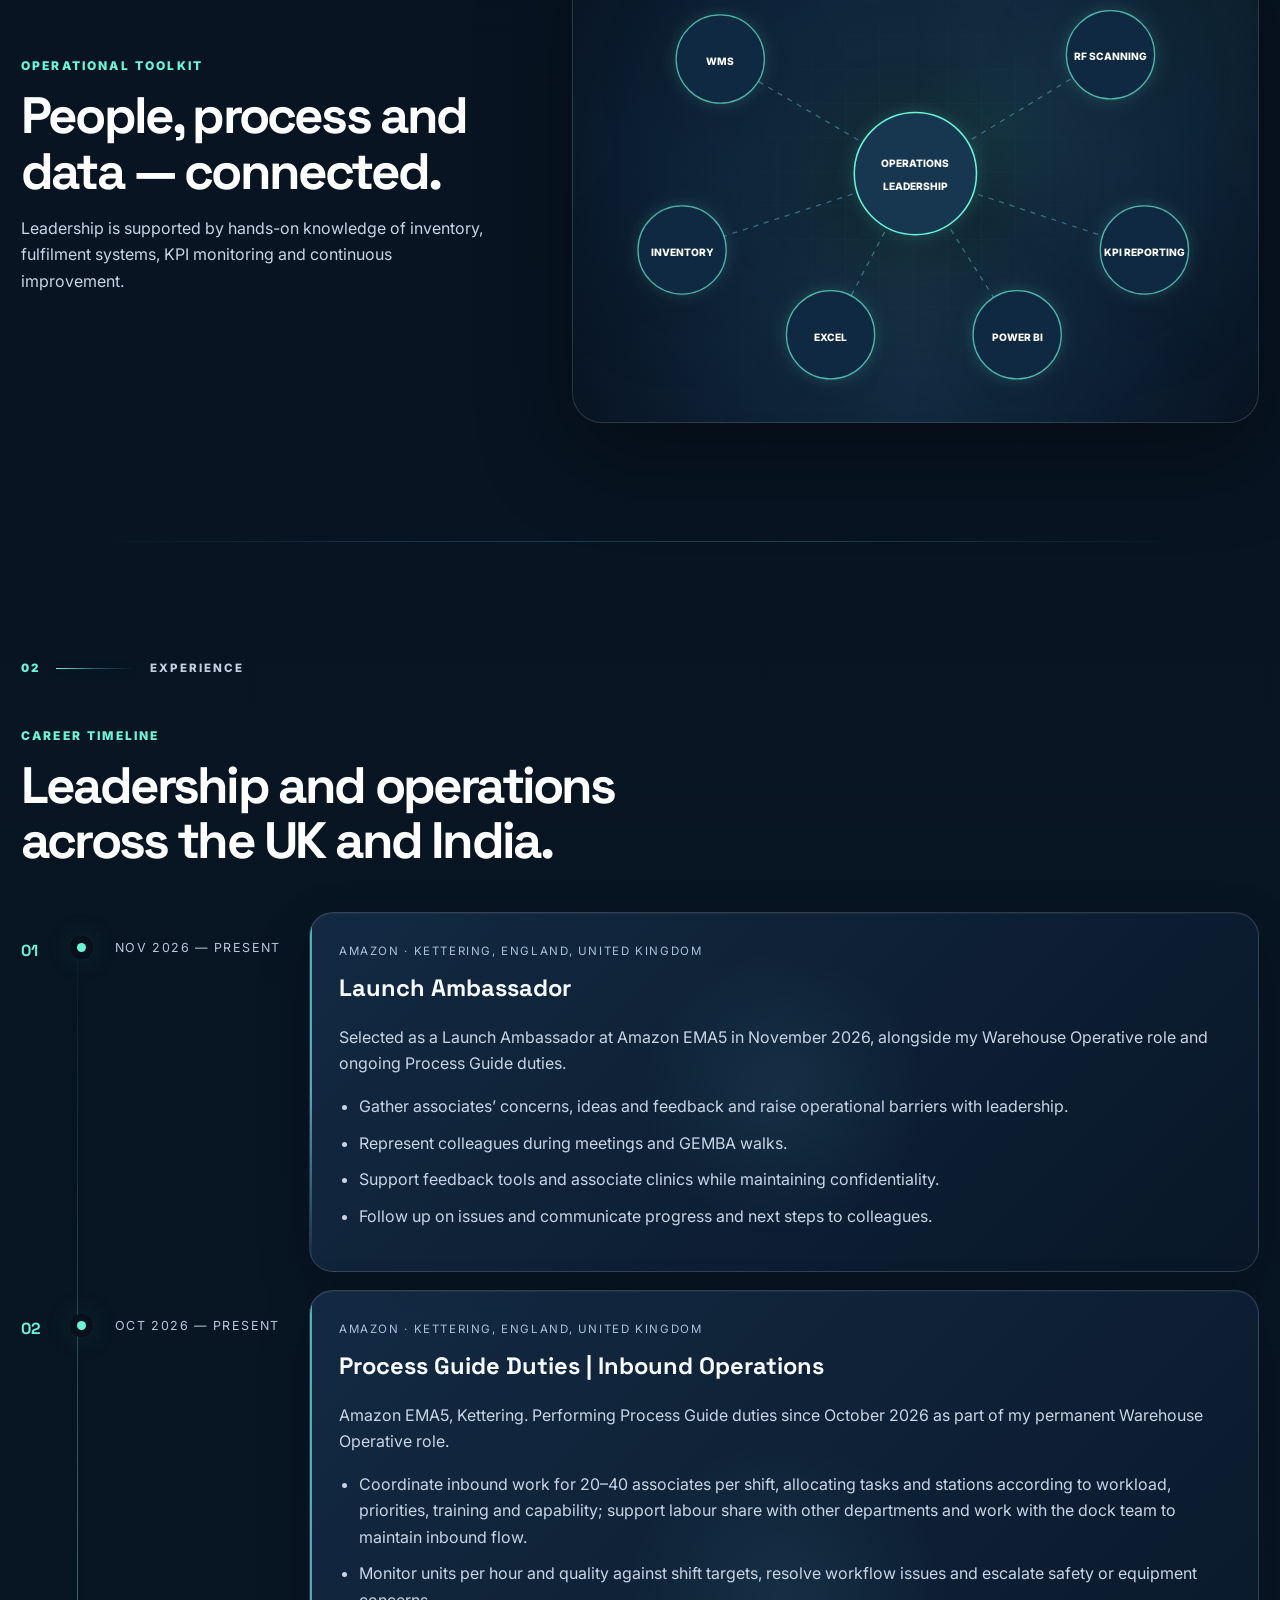
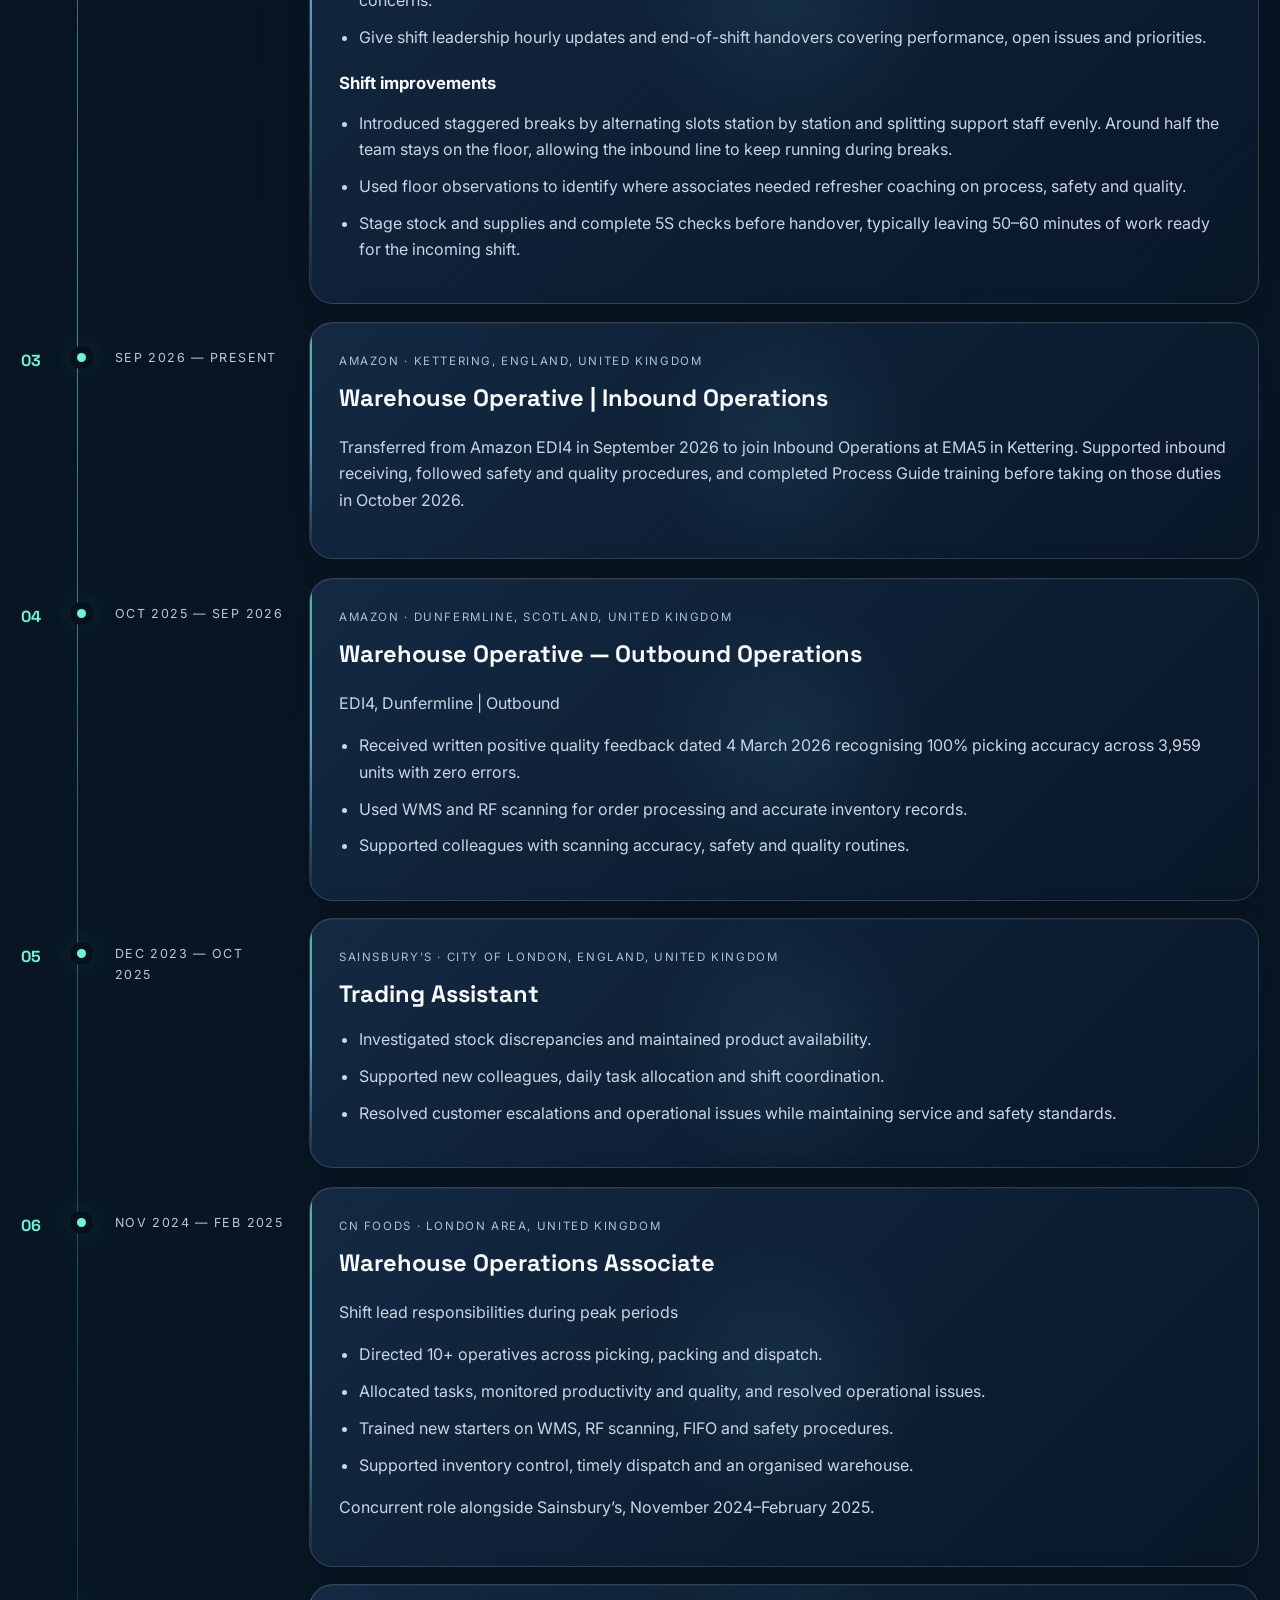
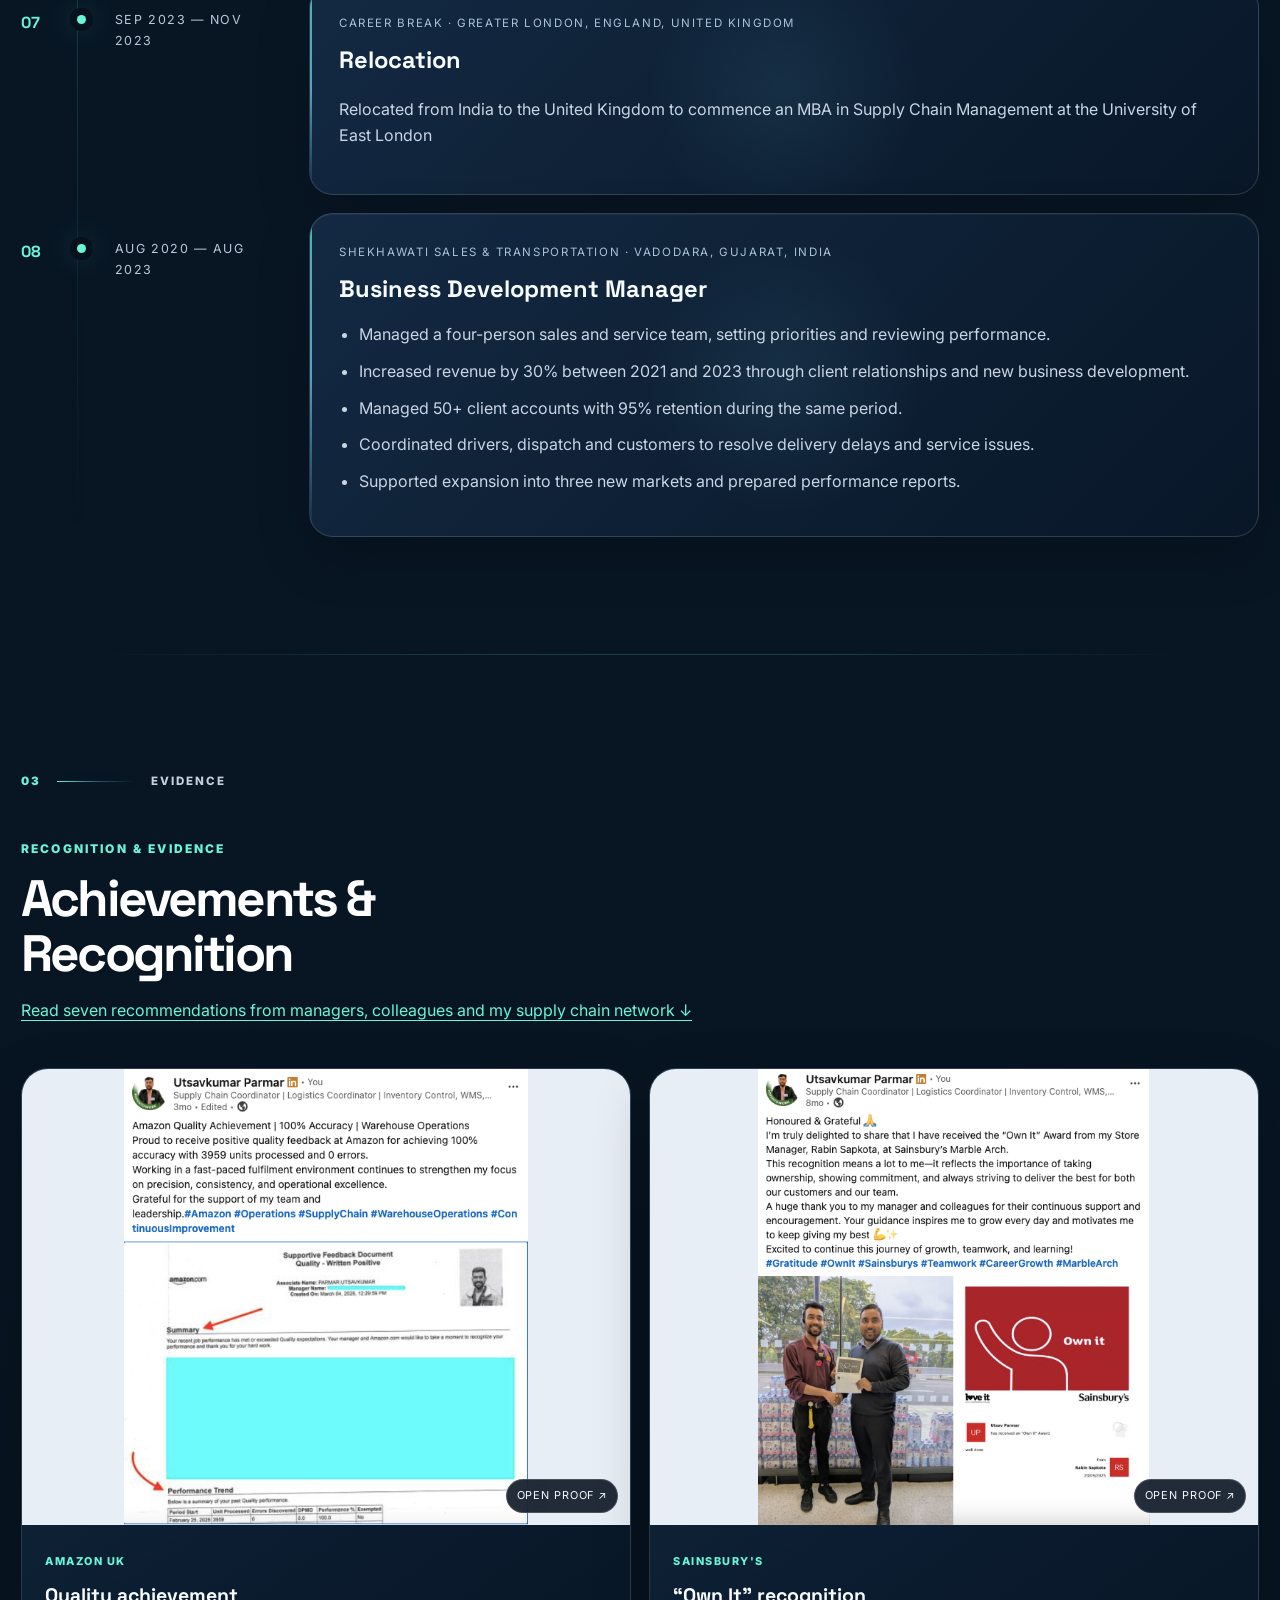
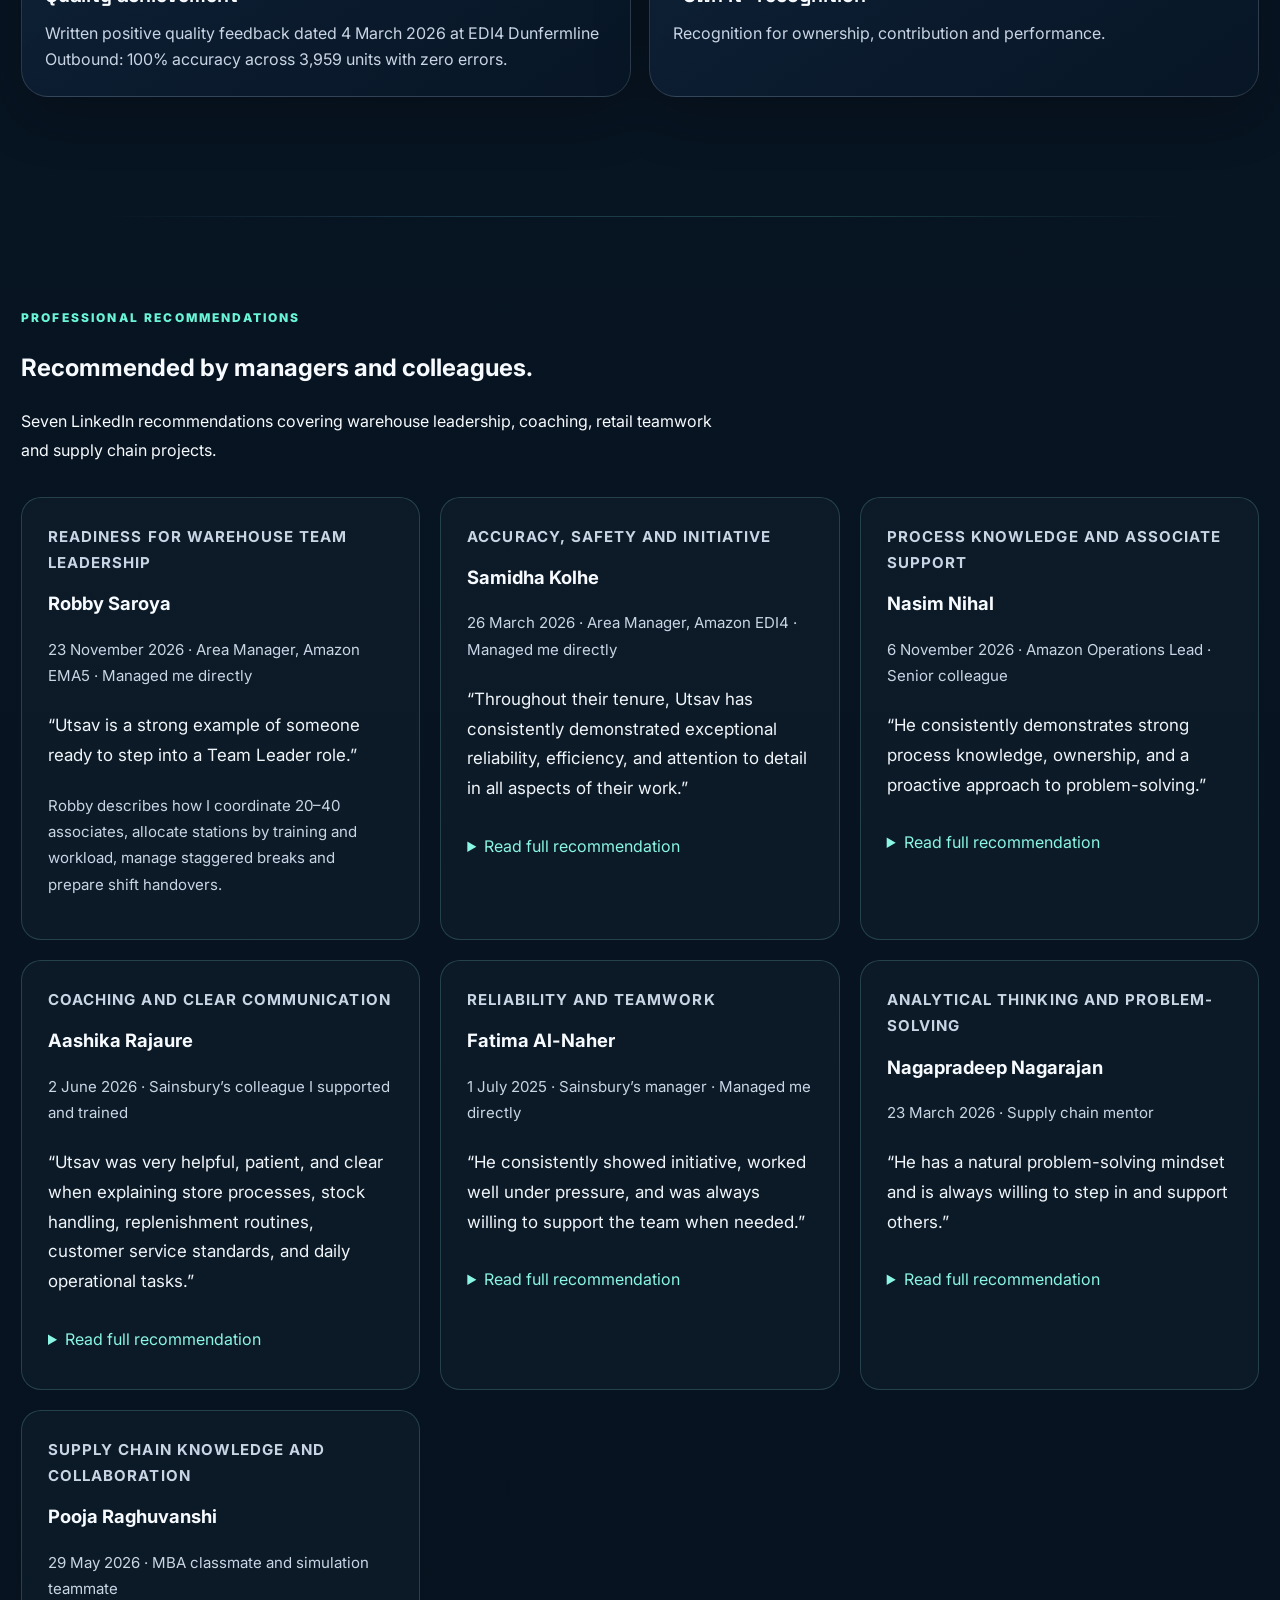
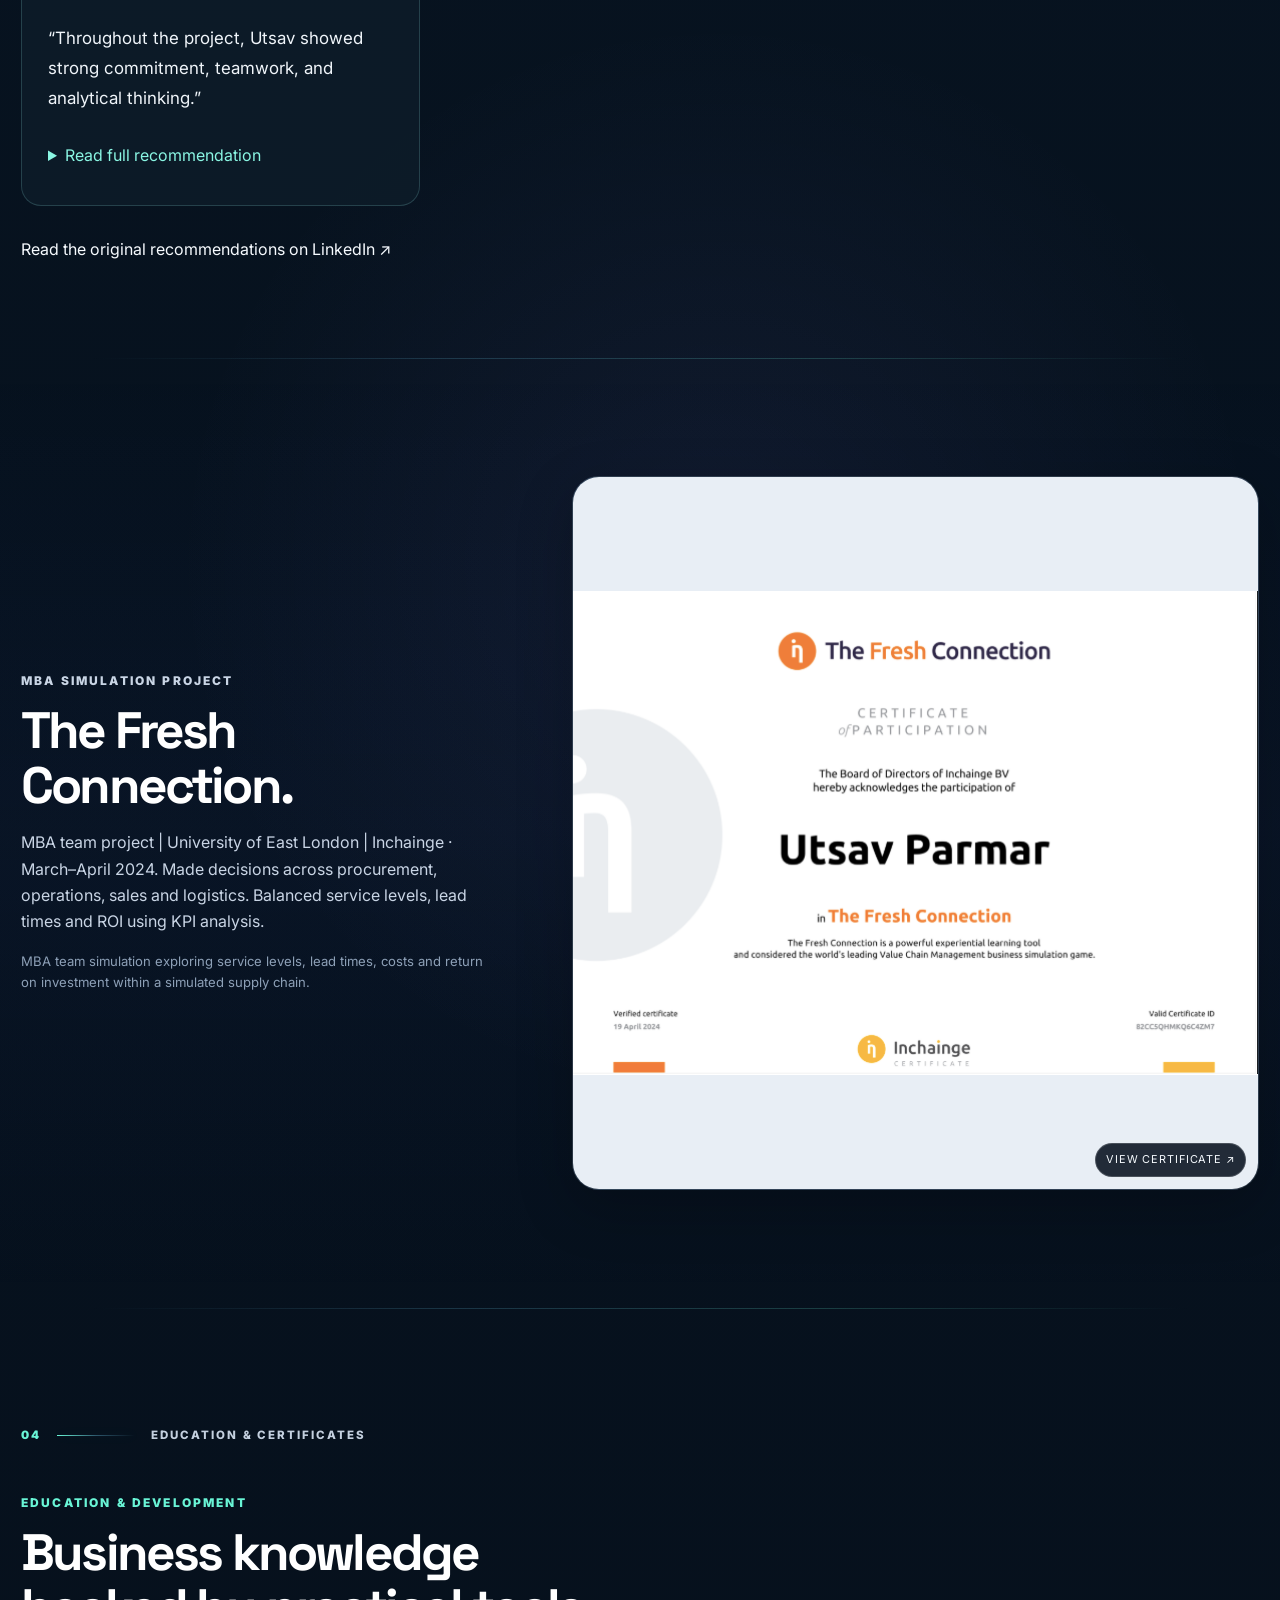
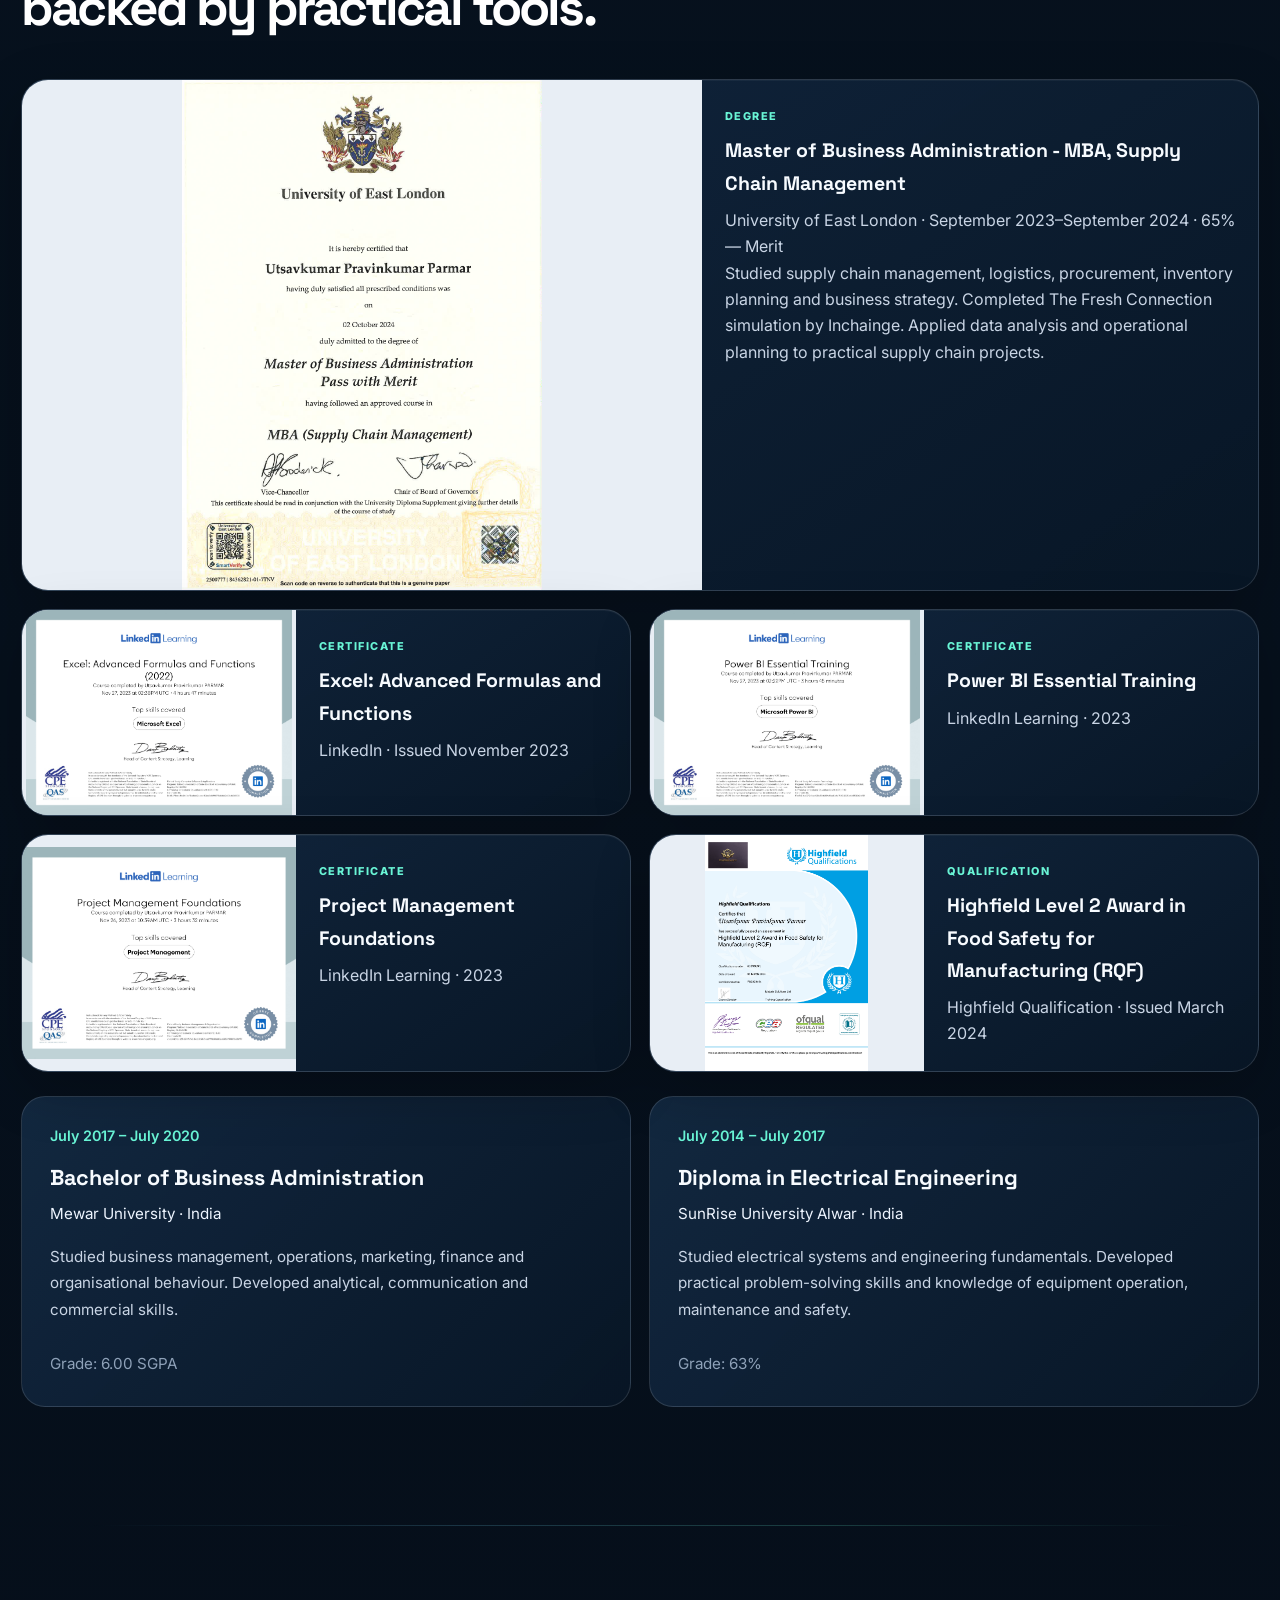
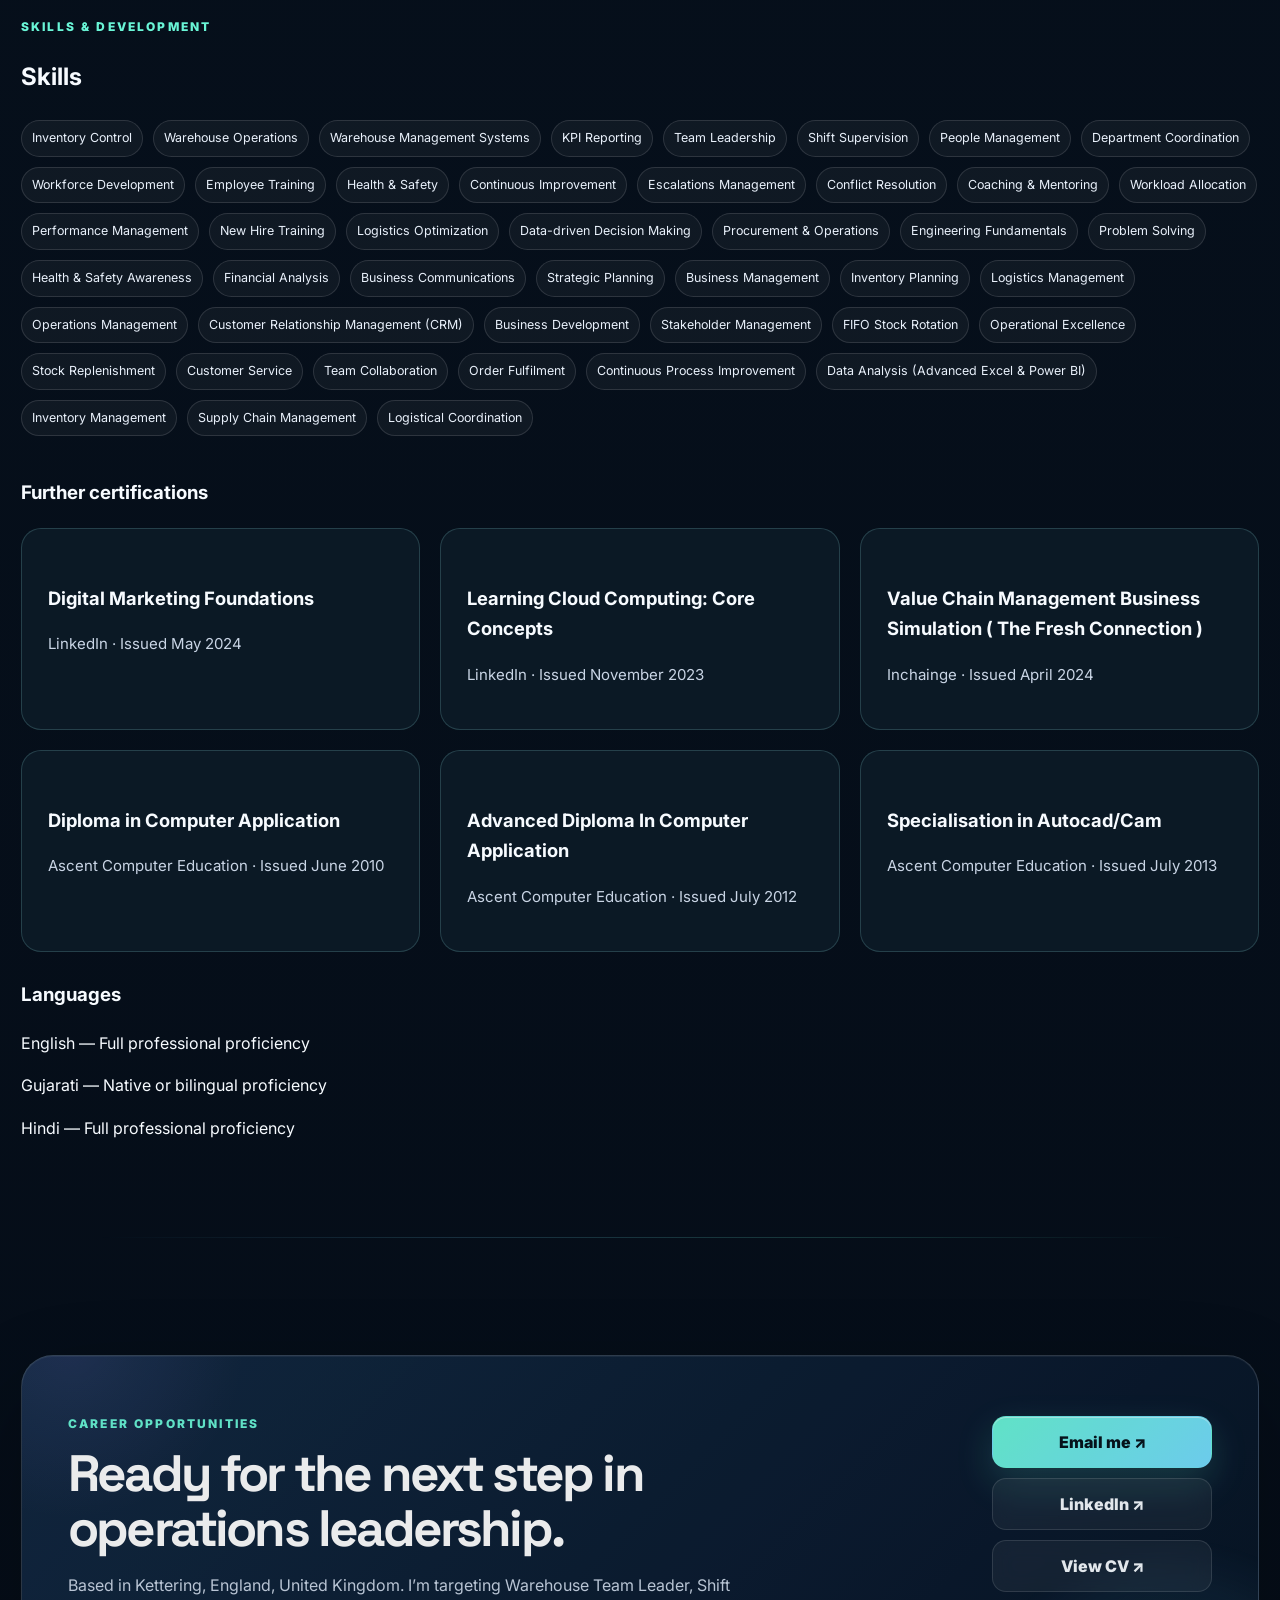
==== commit fc8d4dee: "Link the standalone case study from the portfolio" ====
--- a/index.html
+++ b/index.html
@@ -127,6 +127,7 @@
           <h3>Keeping the inbound line running through breaks</h3>
           <p>When stations took breaks at the same time, the line could stop. I gave neighbouring stations alternating break slots and split support staff evenly between the two groups so each group had the support it needed.</p>
           <p>Around half the team stayed on the floor during each break slot. That kept work moving, and rotating the slots kept the break allocation fair.</p>
+          <p><a href="break-coverage.html">Read the full case study</a></p>
         </article>
       </div>
     </section>
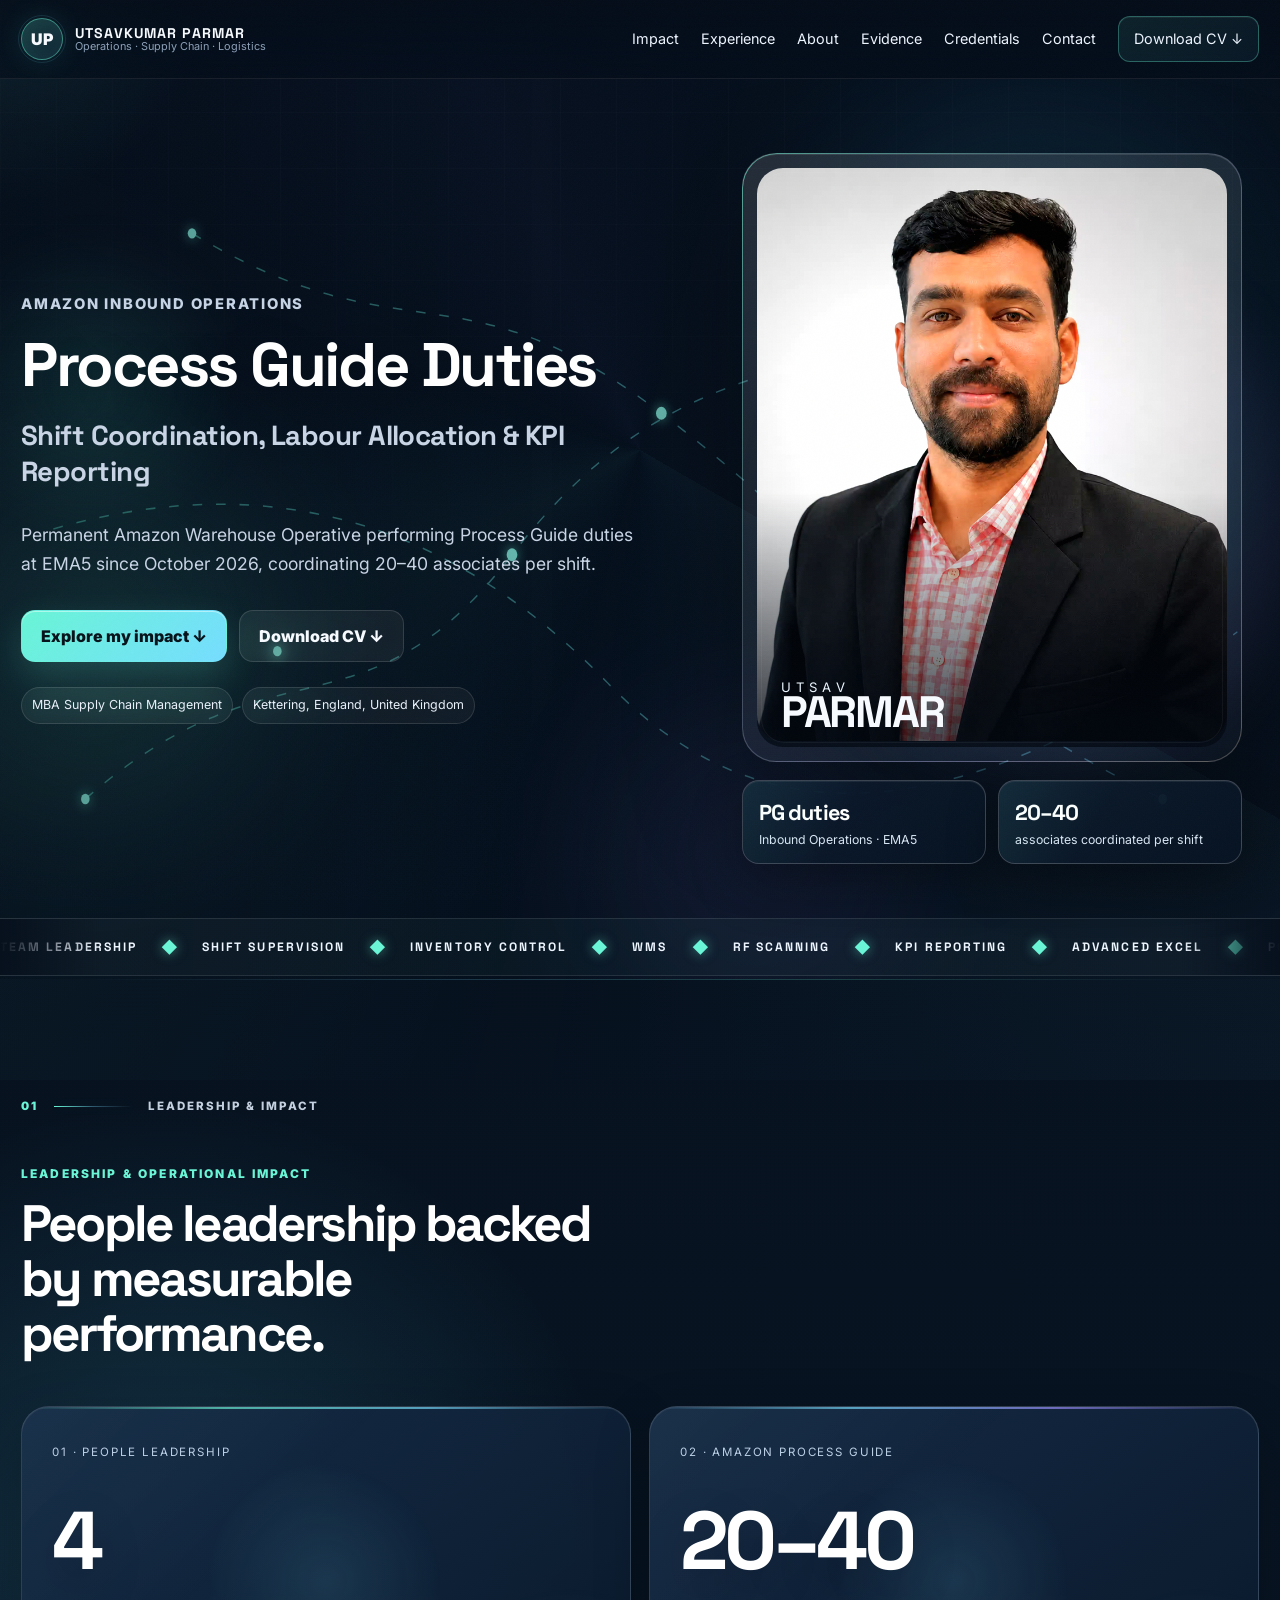
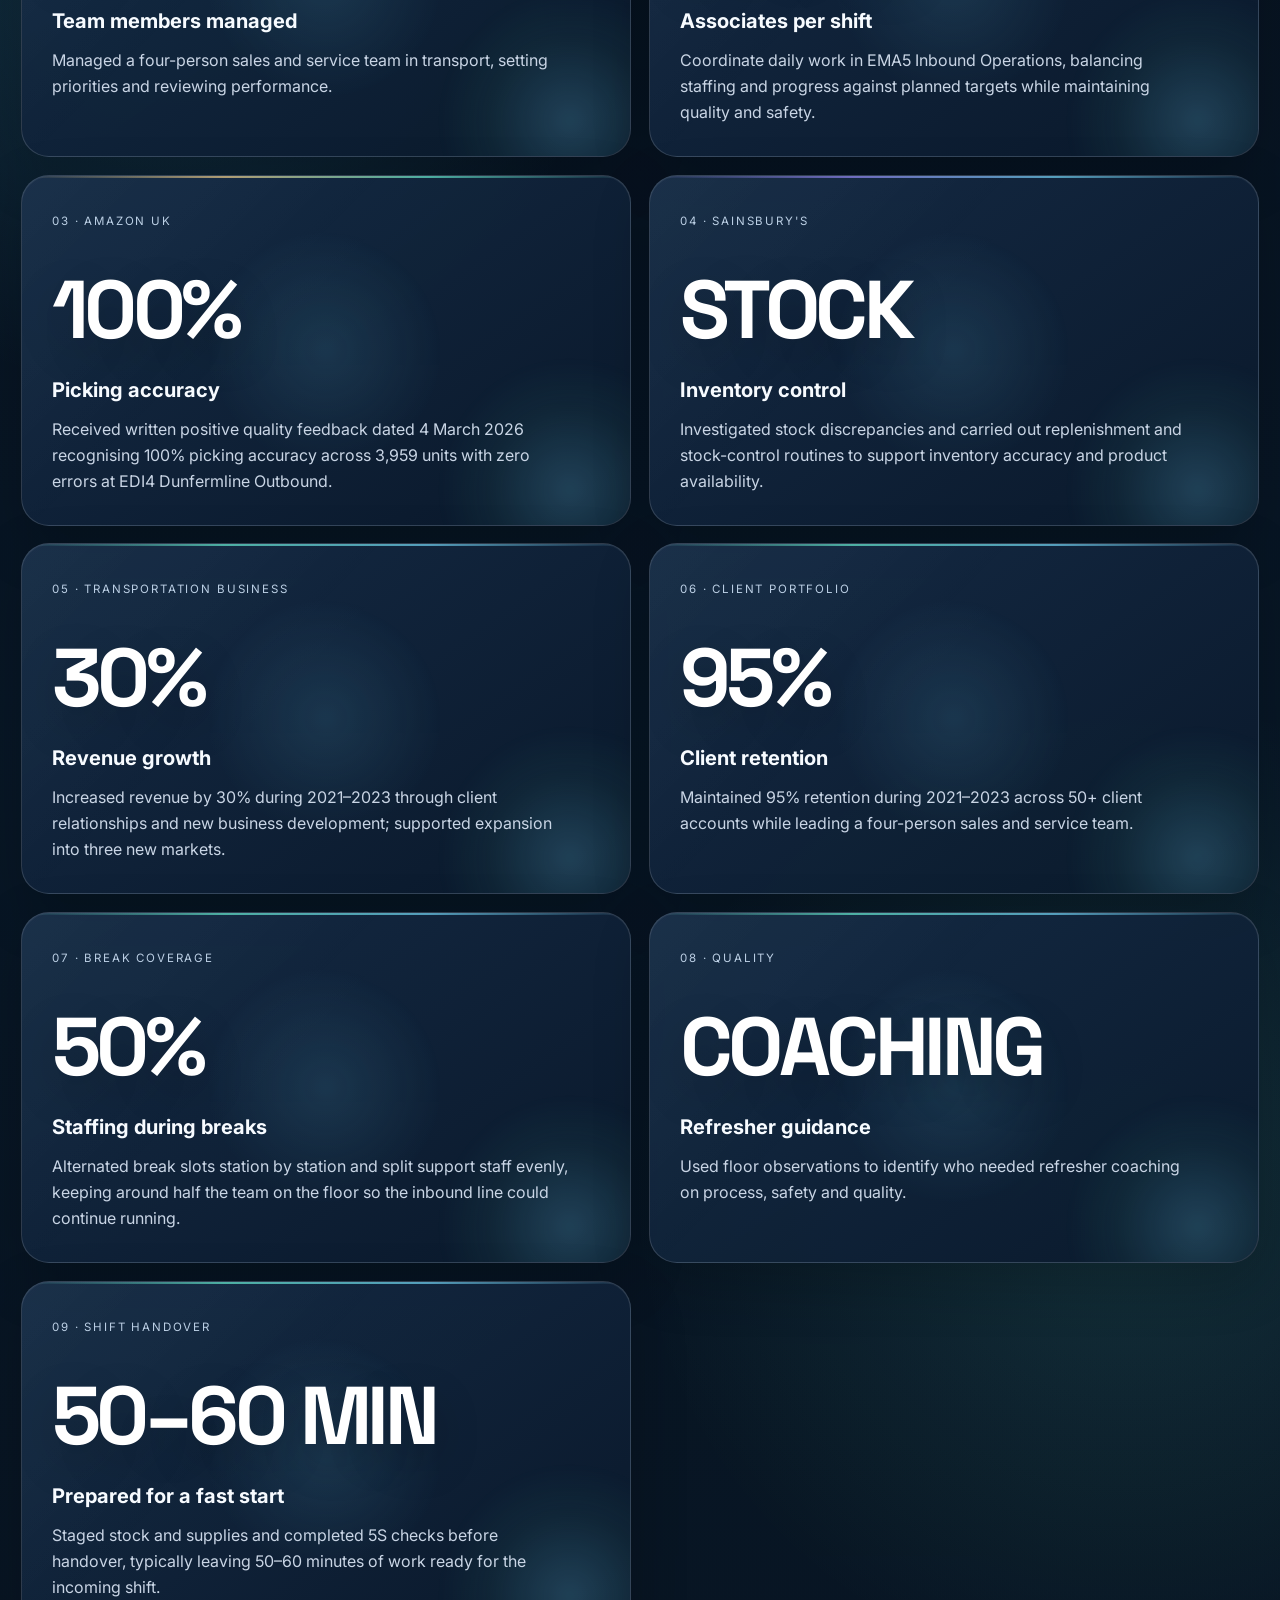
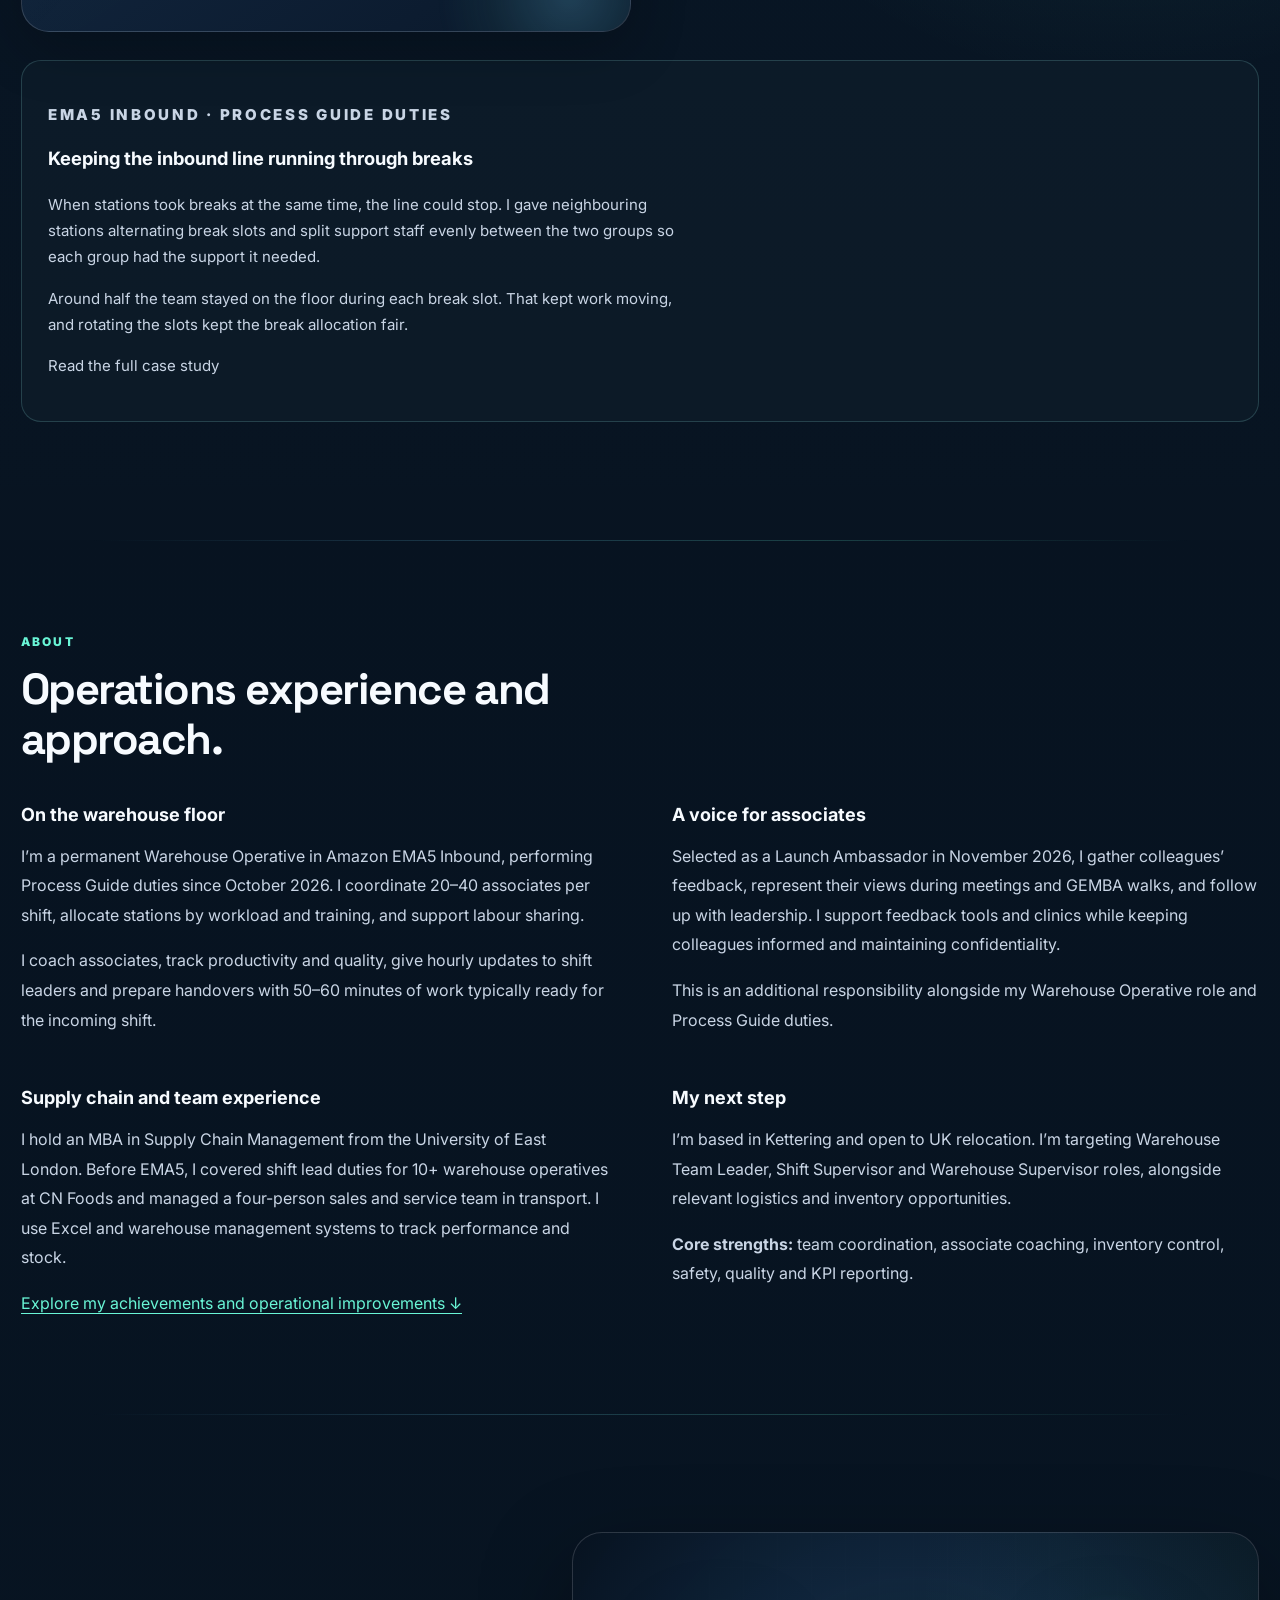
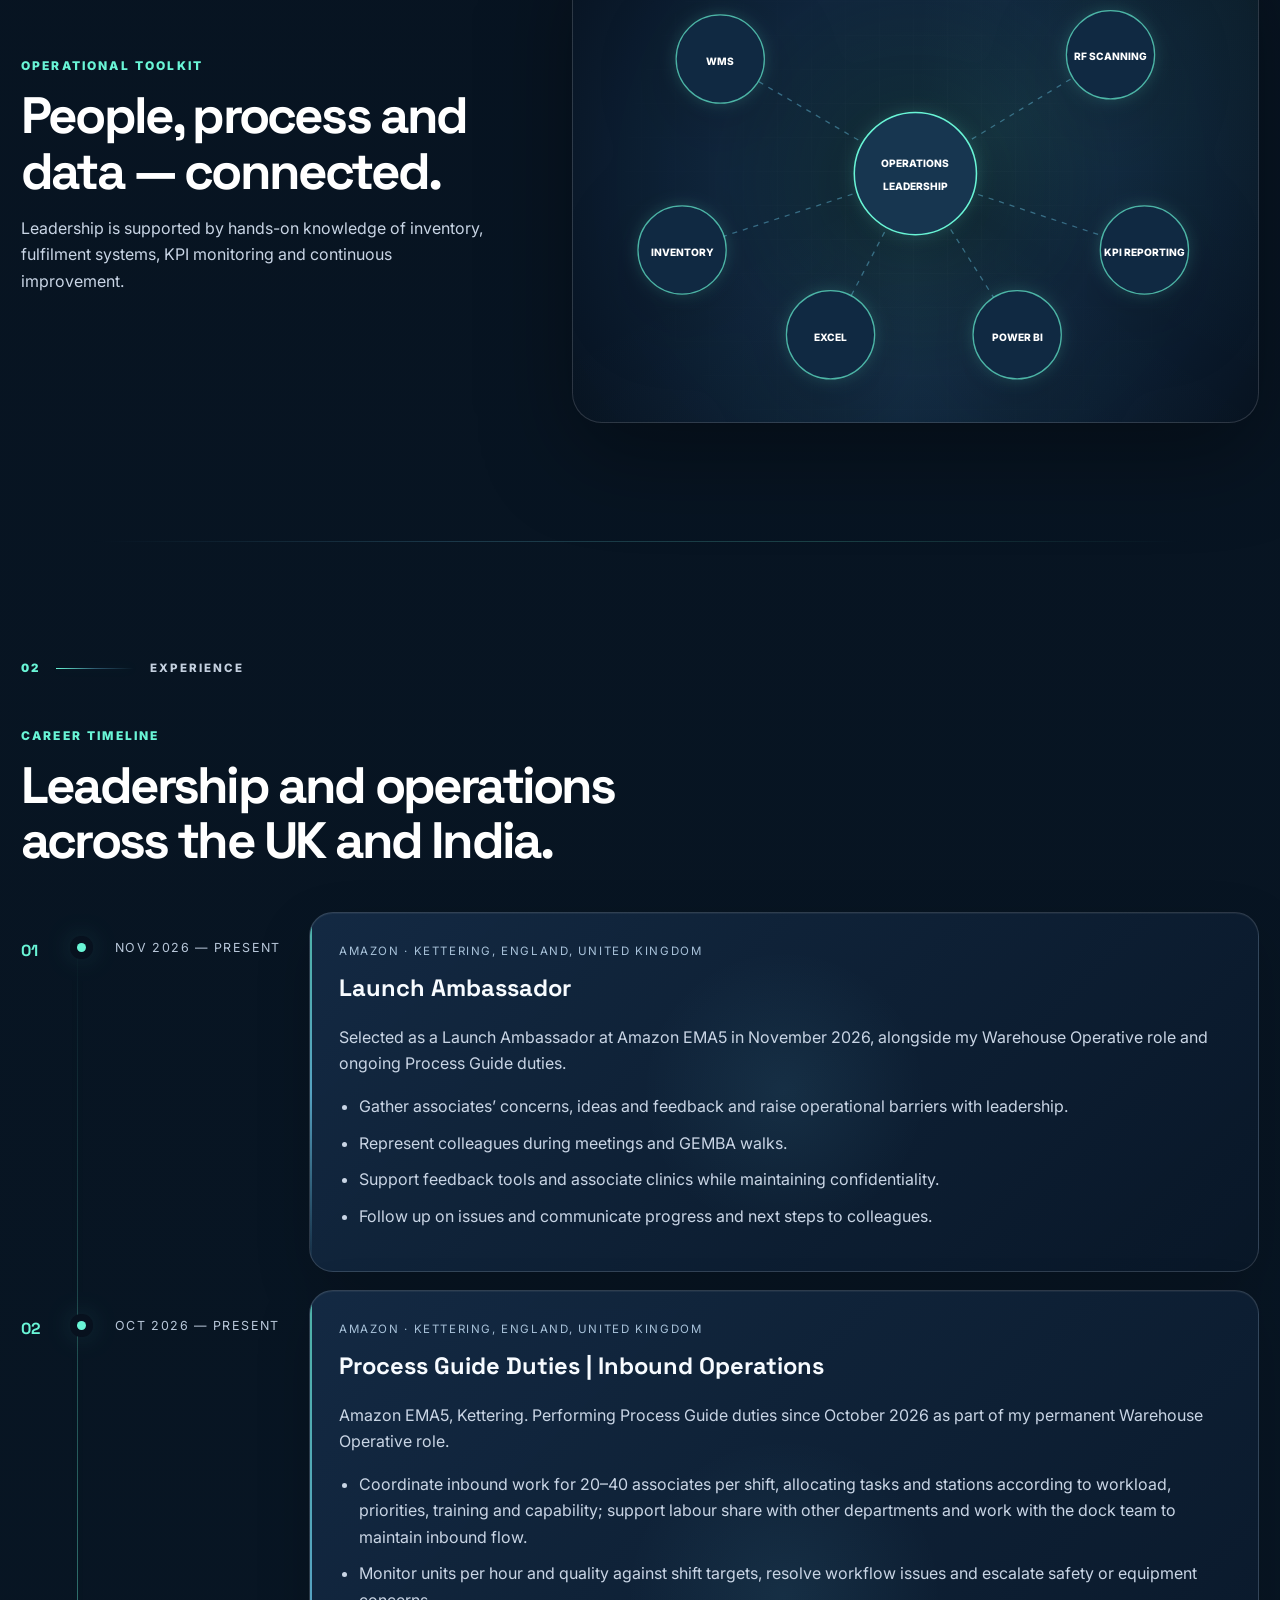
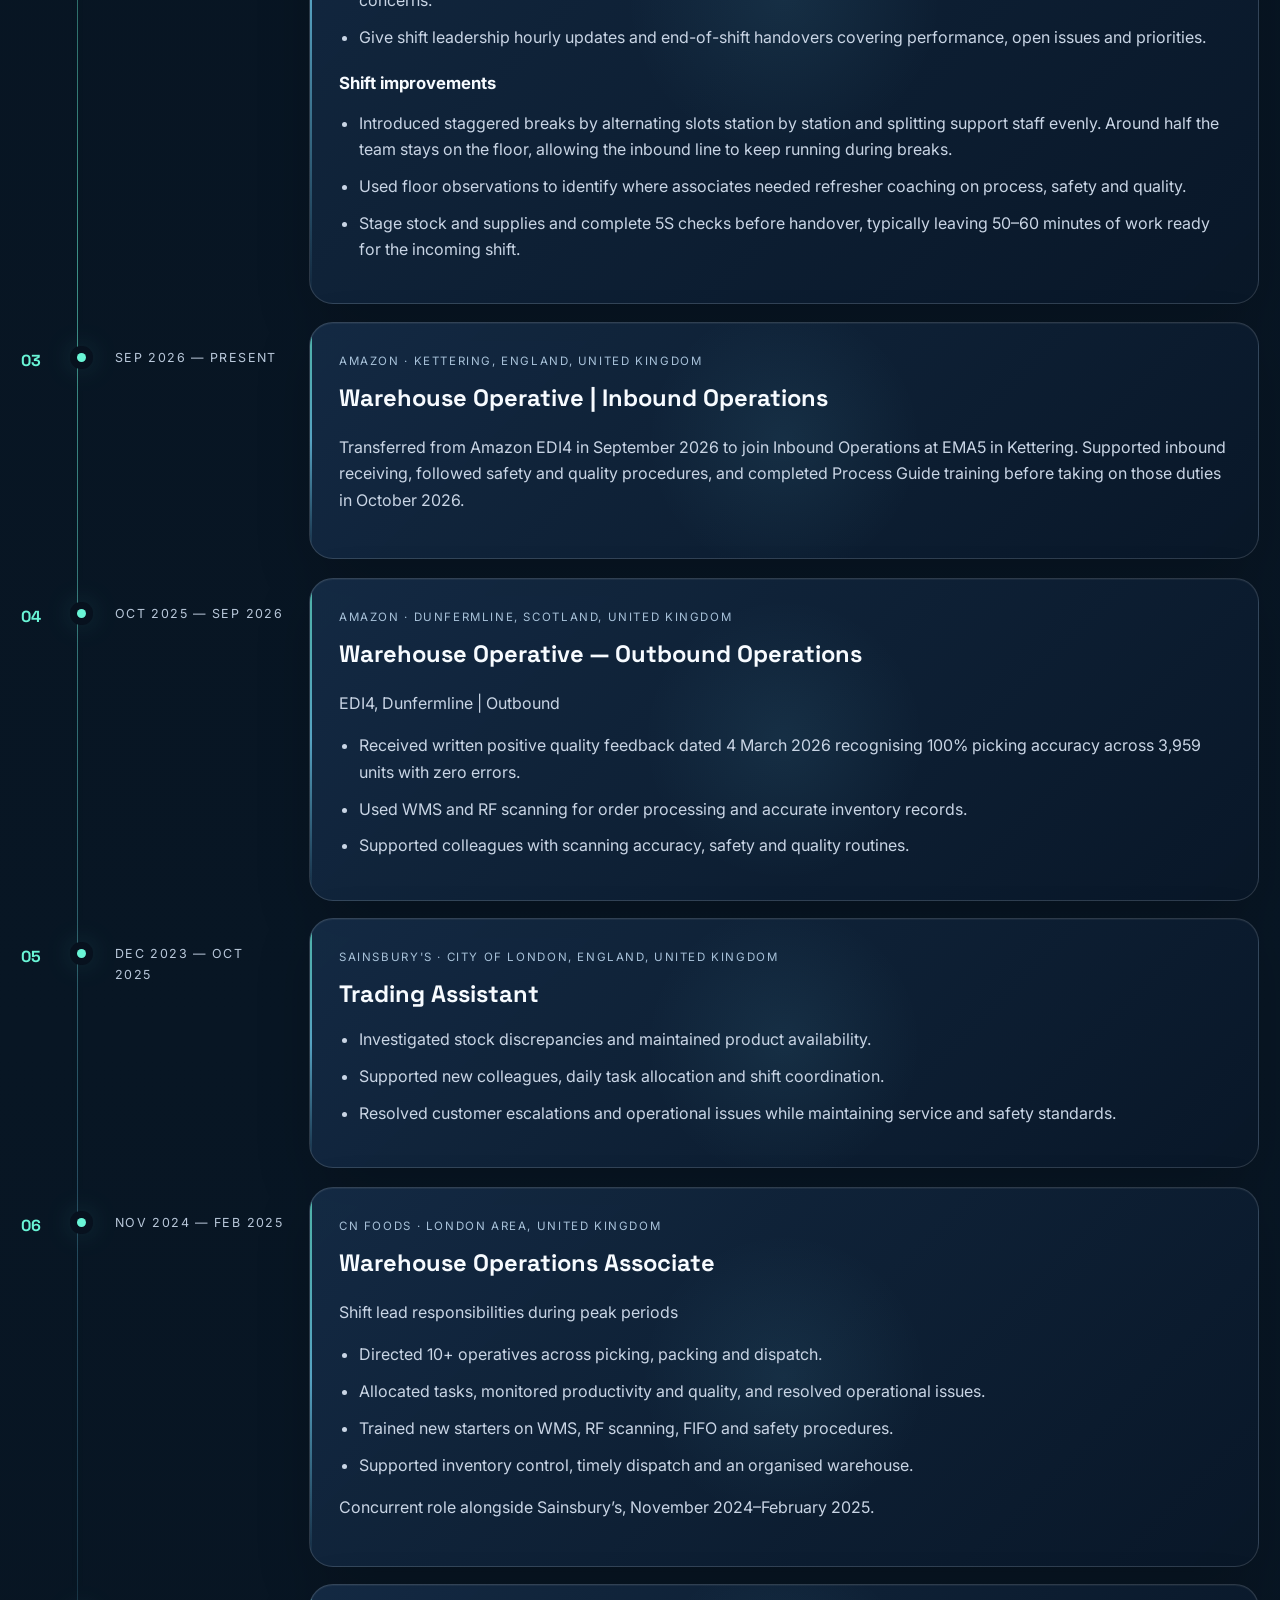
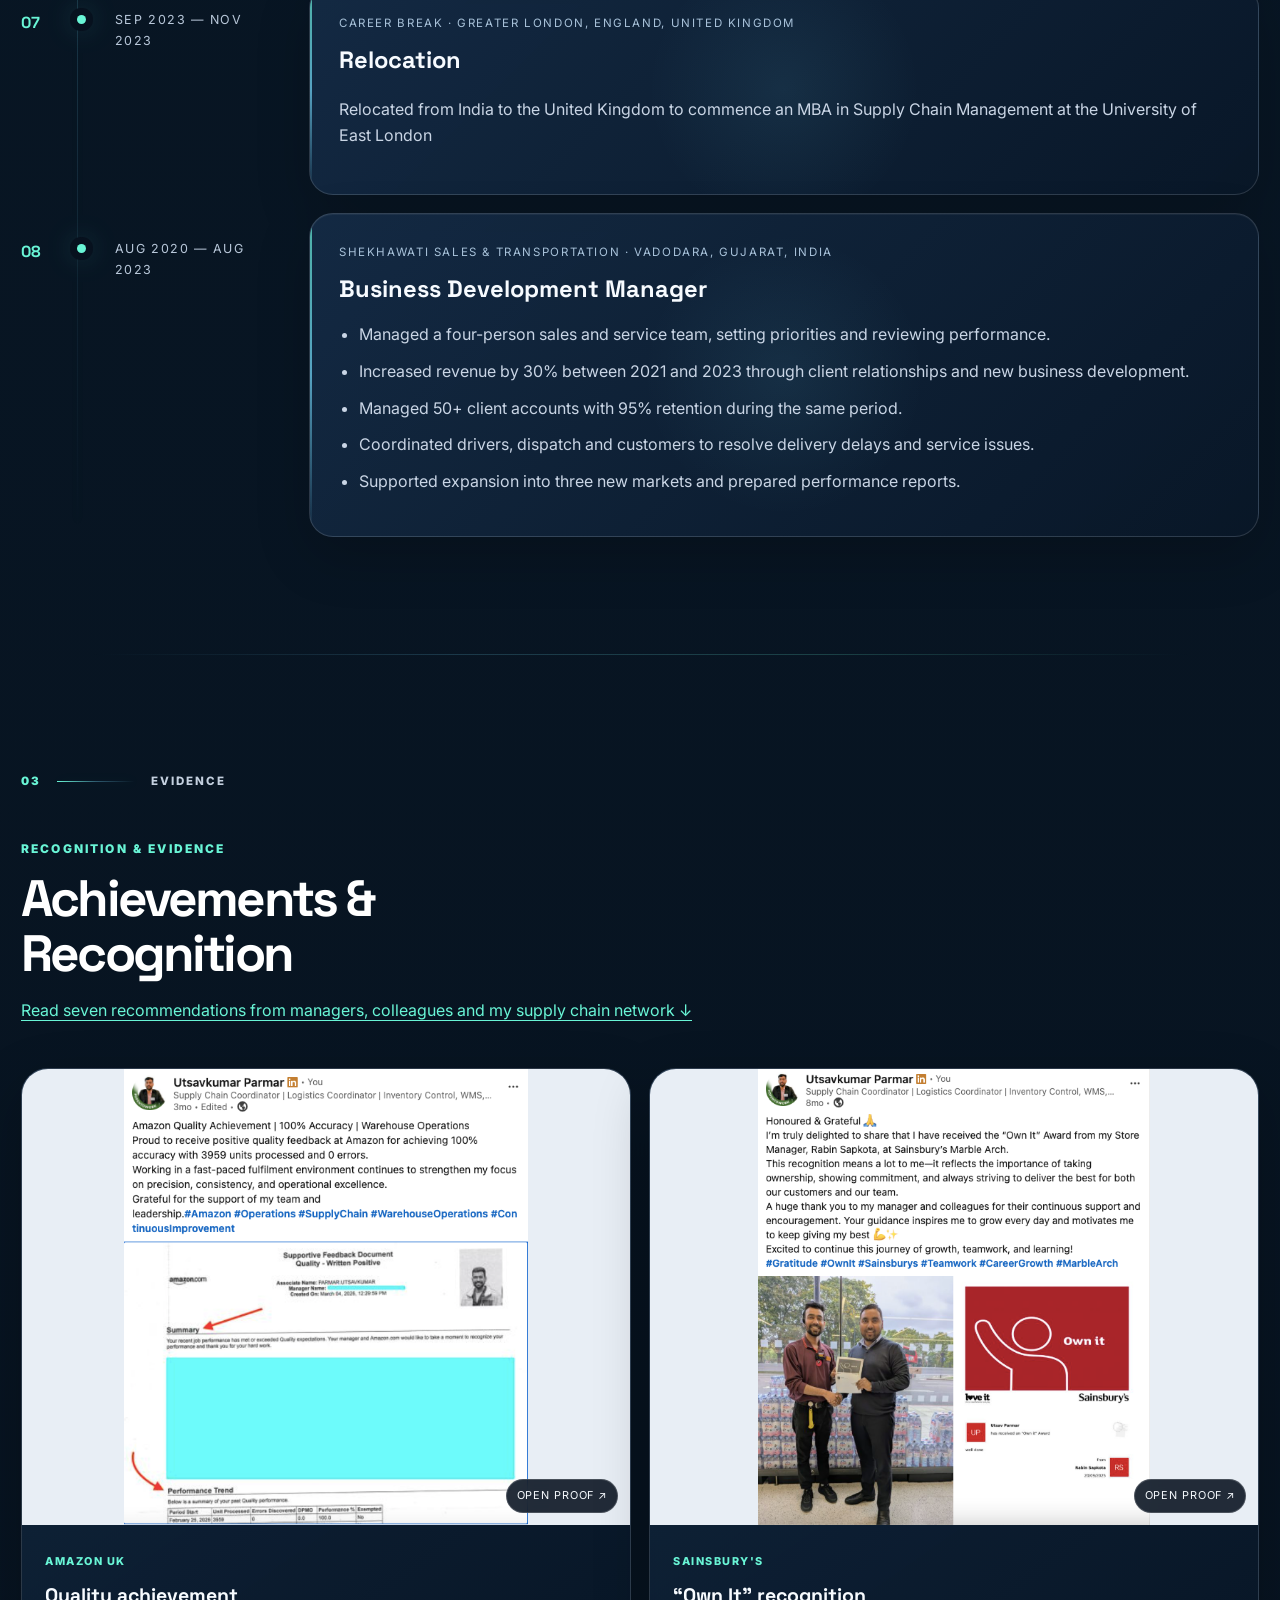
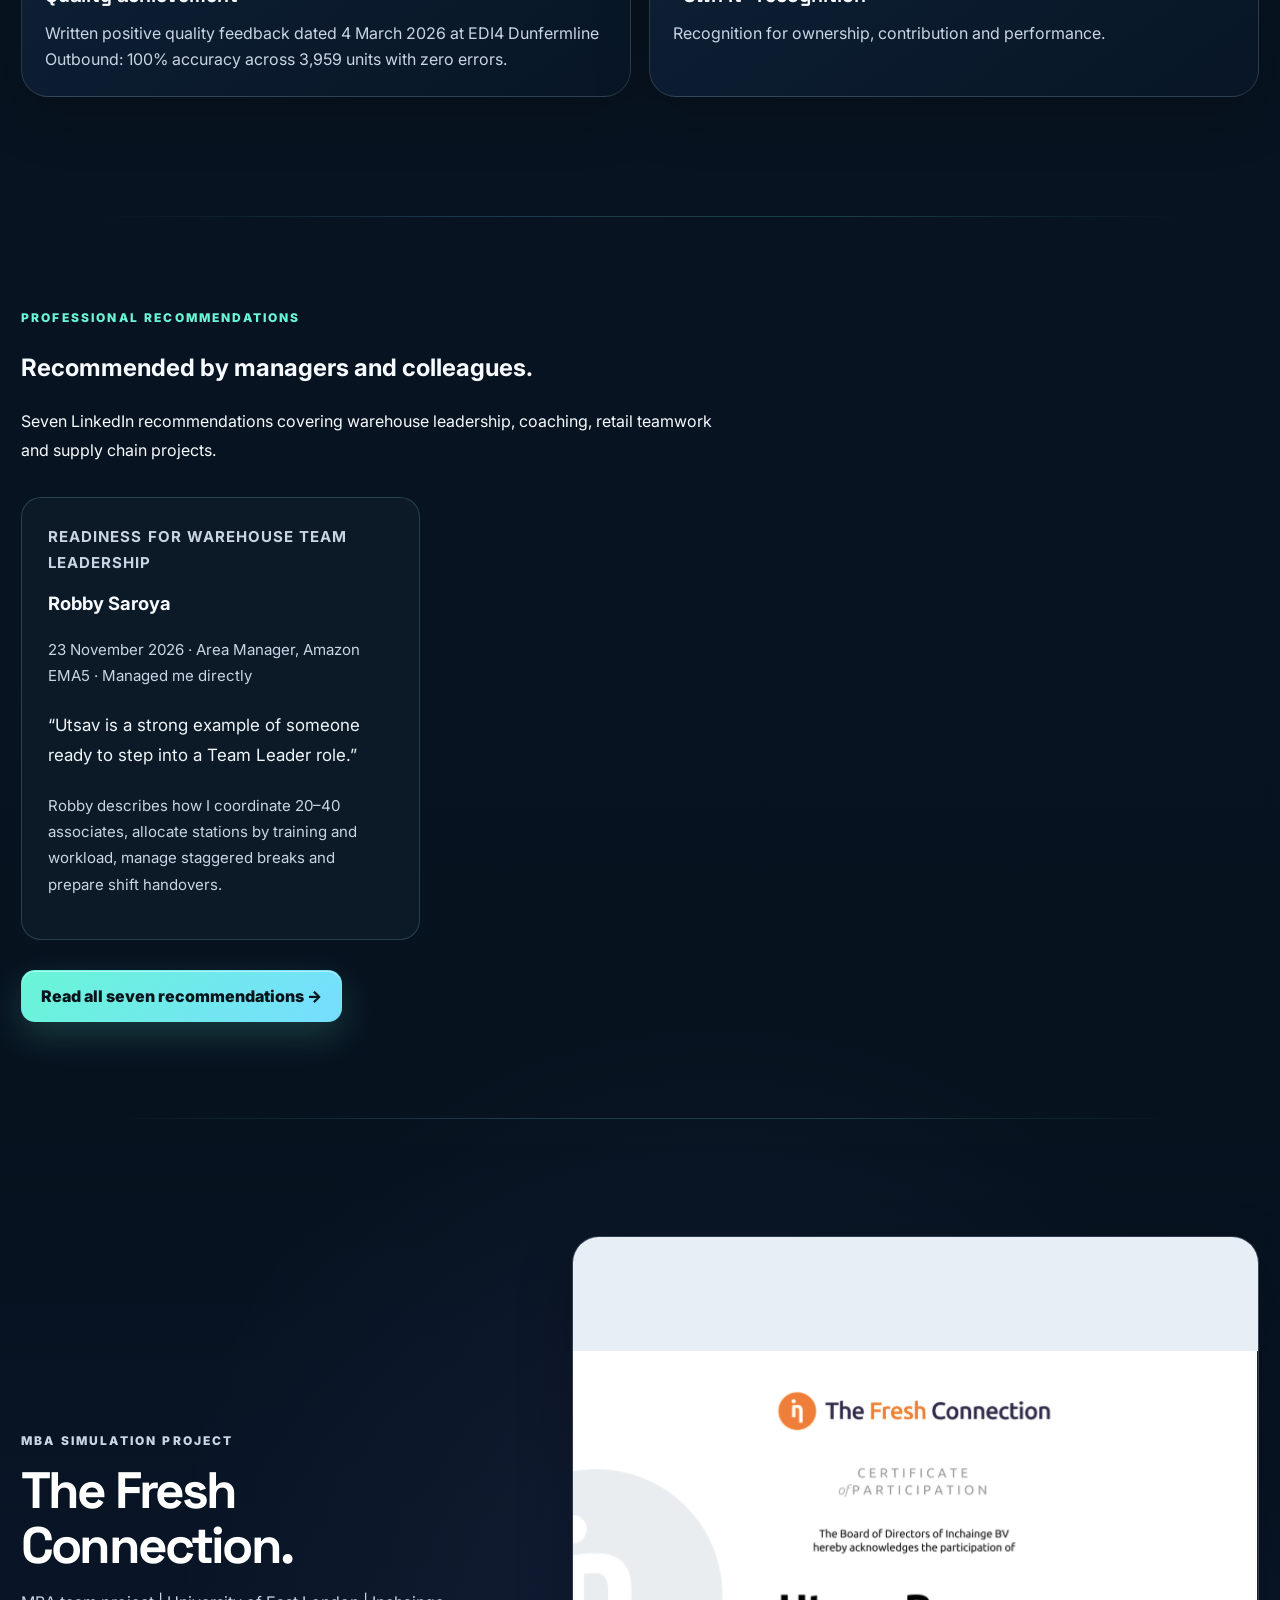
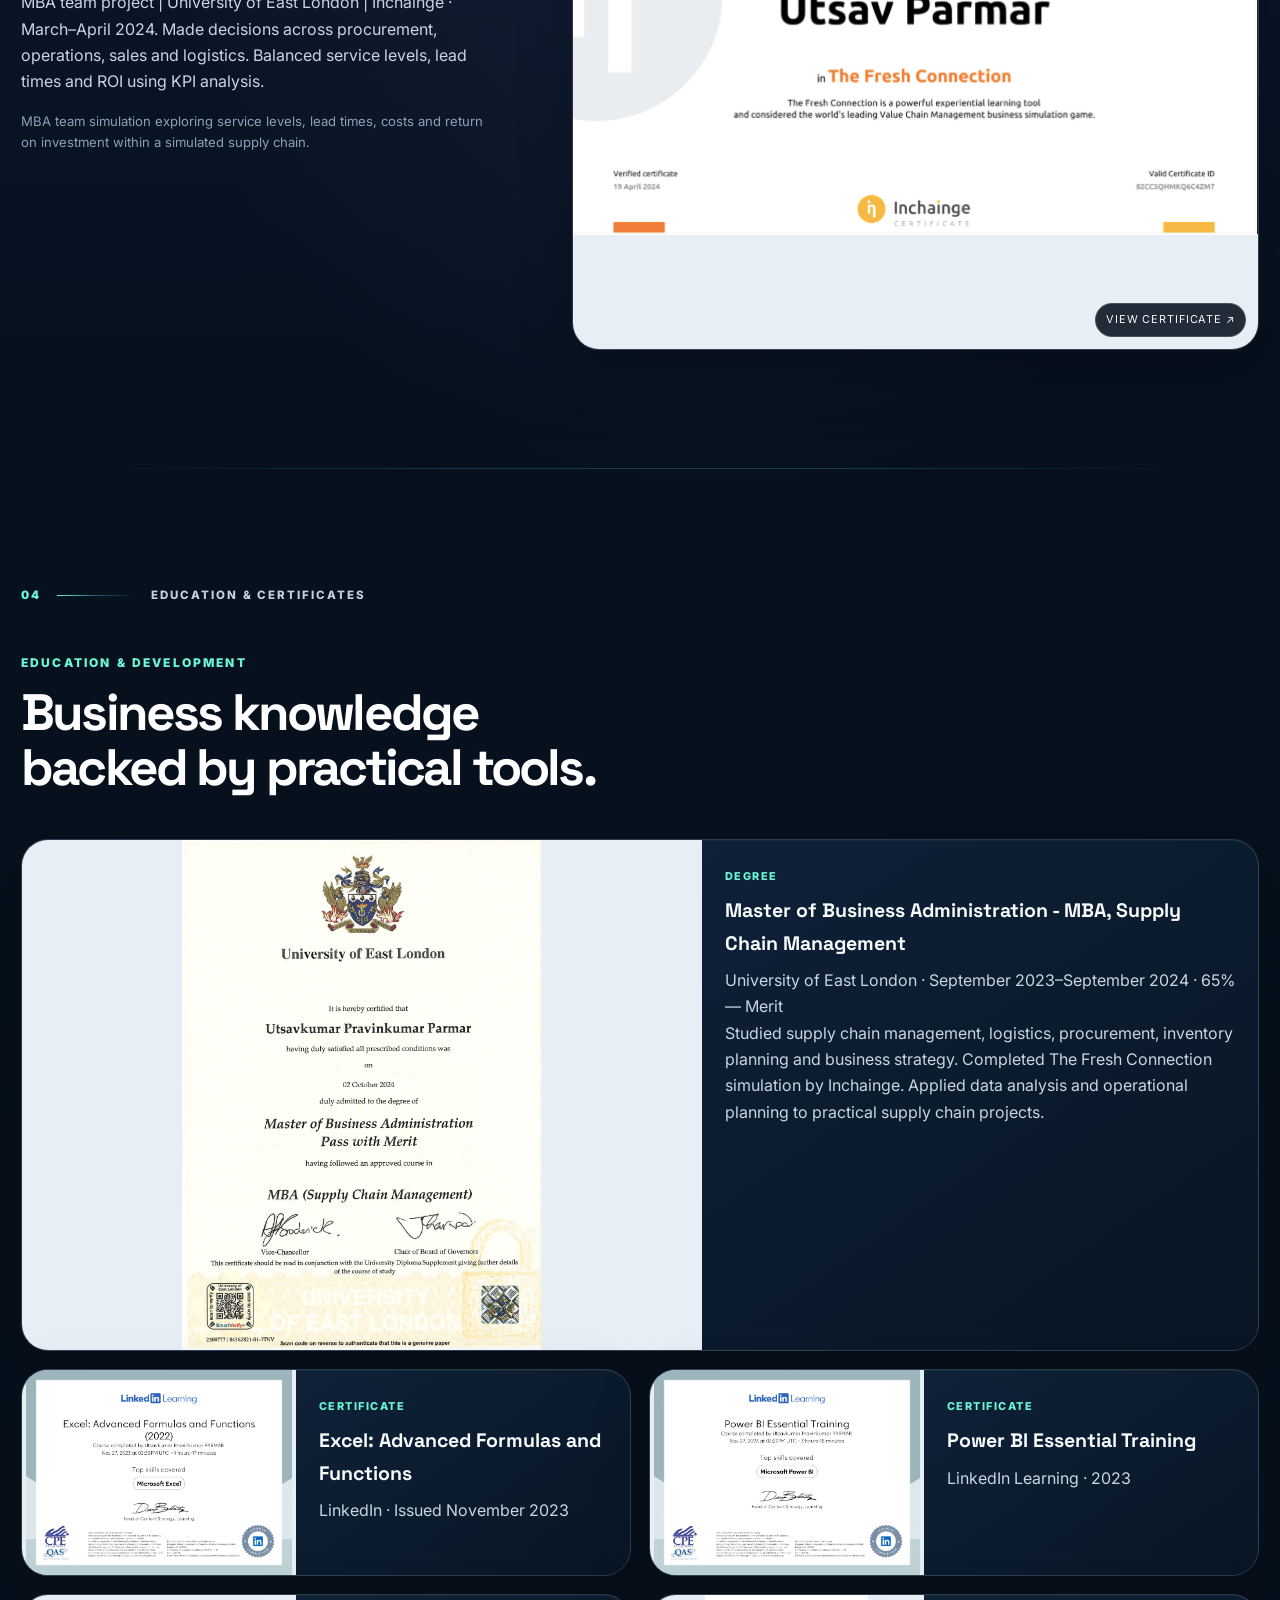
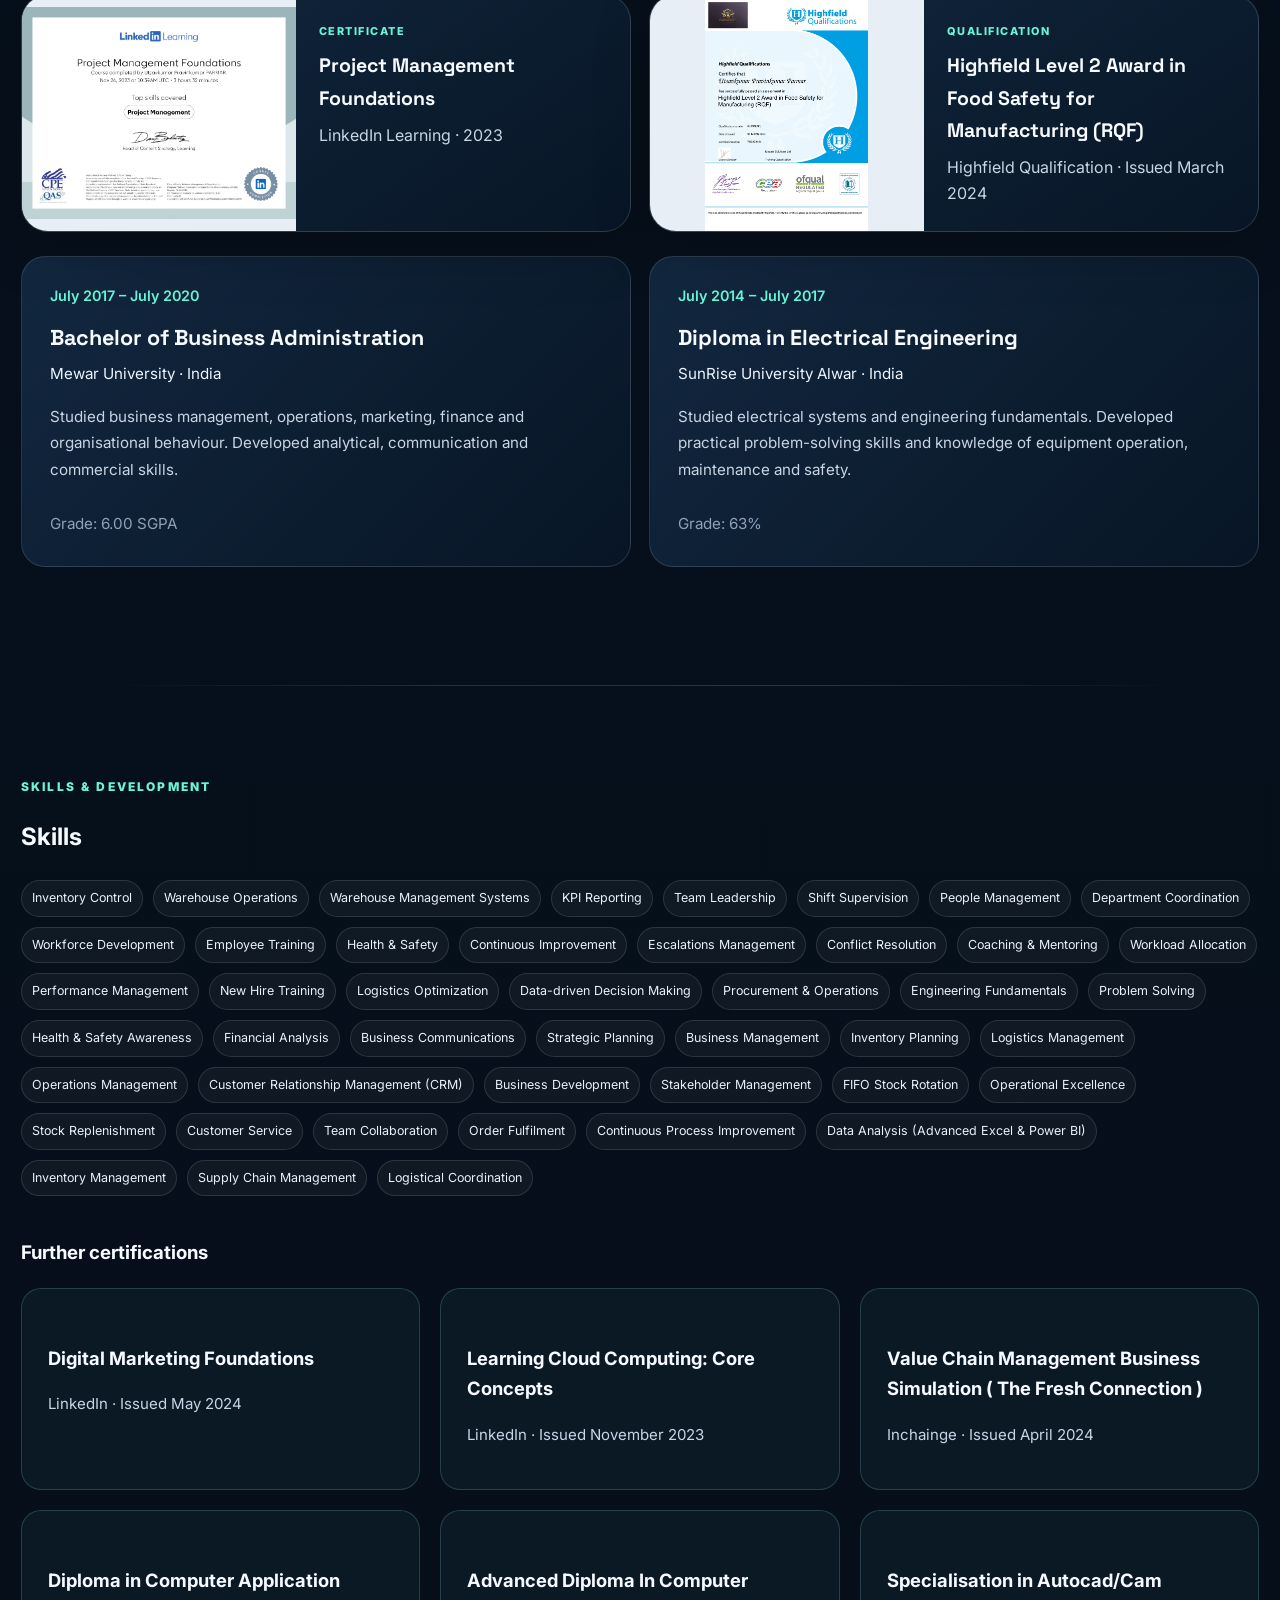
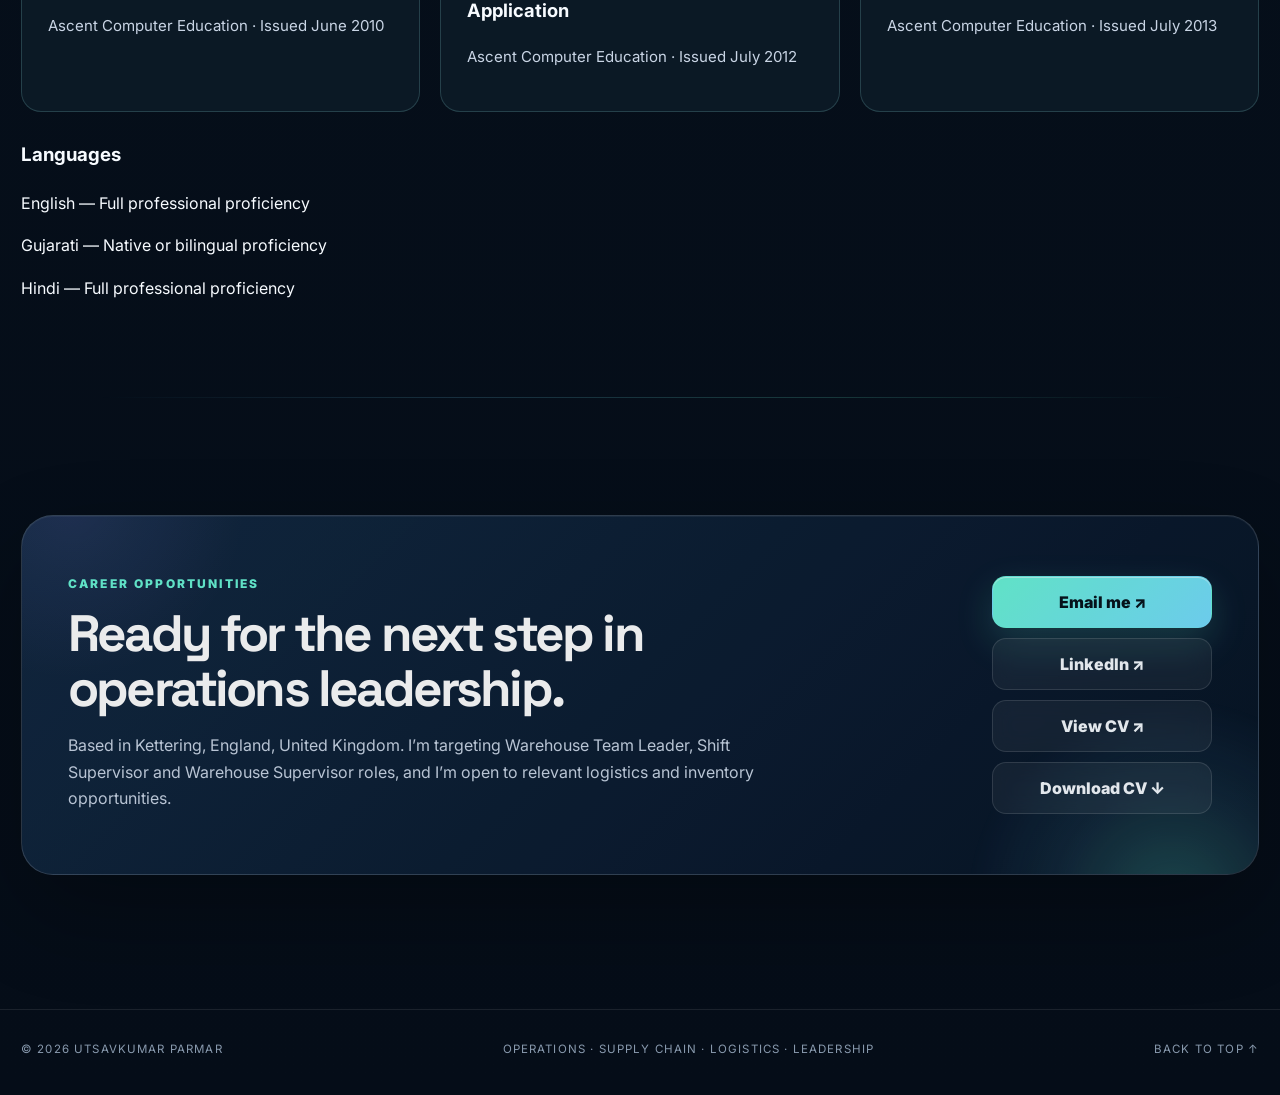
==== commit 7a02b4fb: "Publish a dedicated professional recommendations page" ====
--- a/index.html
+++ b/index.html
@@ -181,13 +181,7 @@
         <p class="recommendation-meta">23 November 2026 · Area Manager, Amazon EMA5 · Managed me directly</p>
         <blockquote class="recommendation-excerpt"><p>“Utsav is a strong example of someone ready to step into a Team Leader role.”</p></blockquote>
         <p>Robby describes how I coordinate 20–40 associates, allocate stations by training and workload, manage staggered breaks and prepare shift handovers.</p>
-      </article>
-      <article class="sample-card"><p class="recommendation-focus">Accuracy, safety and initiative</p><h3>Samidha Kolhe</h3><p class="recommendation-meta">26 March 2026 · Area Manager, Amazon EDI4 · Managed me directly</p><blockquote class="recommendation-excerpt"><p>“Throughout their tenure, Utsav has consistently demonstrated exceptional reliability, efficiency, and attention to detail in all aspects of their work.”</p></blockquote><details><summary>Read full recommendation</summary><blockquote><p>I am delighted to offer a strong recommendation for Utsav based on their exemplary performance as a Pick Associate at Amazon. Throughout their tenure, Utsav has consistently demonstrated exceptional reliability, efficiency, and attention to detail in all aspects of their work. Their ability to maintain high levels of productivity while upholding accuracy and safety standards has made a significant positive impact on team performance and overall operational success. Utsav consistently shows a proactive attitude, a commitment to continuous improvement, and a willingness to go above and beyond expectations to meet business goals.</p><p>In addition to their strong work ethic, Utsav is a cooperative and dependable team member who communicates effectively and contributes to a positive and supportive work environment. Their professionalism and dedication make them a valuable asset to any team or organisation. I am confident that Utsav will continue to excel and bring the same level of excellence and commitment to any future role they pursue.</p></blockquote></details></article>
-<article class="sample-card"><p class="recommendation-focus">Process knowledge and associate support</p><h3>Nasim Nihal</h3><p class="recommendation-meta">6 November 2026 · Amazon Operations Lead · Senior colleague</p><blockquote class="recommendation-excerpt"><p>“He consistently demonstrates strong process knowledge, ownership, and a proactive approach to problem-solving.”</p></blockquote><details><summary>Read full recommendation</summary><blockquote><p>Utsav is a dedicated and reliable Process Guide in the Receive team. He consistently demonstrates strong process knowledge, ownership, and a proactive approach to problem-solving. He is always supportive, approachable, and willing to help others. His positive attitude and teamwork make him a valuable asset to the team. It's a pleasure working with him!</p></blockquote></details></article>
-<article class="sample-card"><p class="recommendation-focus">Coaching and clear communication</p><h3>Aashika Rajaure</h3><p class="recommendation-meta">2 June 2026 · Sainsbury’s colleague I supported and trained</p><blockquote class="recommendation-excerpt"><p>“Utsav was very helpful, patient, and clear when explaining store processes, stock handling, replenishment routines, customer service standards, and daily operational tasks.”</p></blockquote><details><summary>Read full recommendation</summary><blockquote><p>I had the opportunity to work with Utsavkumar at Sainsbury’s, where he supported and trained me during my role.</p><p>Utsav was very helpful, patient, and clear when explaining store processes, stock handling, replenishment routines, customer service standards, and daily operational tasks. He made it easier for me to understand the work quickly and gave practical guidance whenever I needed support.</p><p>He is reliable, organised, and works well under pressure, especially during busy trading periods. I also noticed his strong teamwork, positive attitude, and willingness to help colleagues whenever required.</p><p>Utsav has good communication skills, strong attention to detail, and a practical understanding of retail operations, stock management, and customer service. I would confidently recommend him for roles in operations, warehouse administration, logistics coordination, inventory control, and team support.</p></blockquote></details></article>
-<article class="sample-card"><p class="recommendation-focus">Reliability and teamwork</p><h3>Fatima Al-Naher</h3><p class="recommendation-meta">1 July 2025 · Sainsbury’s manager · Managed me directly</p><blockquote class="recommendation-excerpt"><p>“He consistently showed initiative, worked well under pressure, and was always willing to support the team when needed.”</p></blockquote><details><summary>Read full recommendation</summary><blockquote><p>As Utsav’s manager at Sainsbury’s, I’ve found him to be a reliable and hardworking individual . He consistently showed initiative, worked well under pressure, and was always willing to support the team when needed. His positive attitude and strong work ethic made him a real asset to the department. I’d highly recommend him for any future opportunities.</p></blockquote></details></article>
-<article class="sample-card"><p class="recommendation-focus">Analytical thinking and problem-solving</p><h3>Nagapradeep Nagarajan</h3><p class="recommendation-meta">23 March 2026 · Supply chain mentor</p><blockquote class="recommendation-excerpt"><p>“He has a natural problem-solving mindset and is always willing to step in and support others.”</p></blockquote><details><summary>Read full recommendation</summary><blockquote><p>Utsavkumar was one of the most proactive and thoughtful individuals in our supply chain cohort. He is not someone who just accepts things at face value — he always asks “why,” which shows his strong analytical thinking.</p><p>He has a natural problem-solving mindset and is always willing to step in and support others. Whether it’s group work or individual challenges, Utsav is the kind of person you can rely on. His curiosity, combined with his practical approach, makes him stand out.</p><p>Any team would benefit from having someone like Utsav — dependable, inquisitive, and always ready to help.</p></blockquote></details></article>
-<article class="sample-card"><p class="recommendation-focus">Supply chain knowledge and collaboration</p><h3>Pooja Raghuvanshi</h3><p class="recommendation-meta">29 May 2026 · MBA classmate and simulation teammate</p><blockquote class="recommendation-excerpt"><p>“Throughout the project, Utsav showed strong commitment, teamwork, and analytical thinking.”</p></blockquote><details><summary>Read full recommendation</summary><blockquote><p>I had the pleasure of studying with Utsavkumar during our MBA in Supply Chain Management, where we also worked together on The Fresh Connection supply chain simulation by Inchainge.</p><p>Throughout the project, Utsav showed strong commitment, teamwork, and analytical thinking. He contributed actively to group discussions, supported decision-making, and brought a practical understanding of supply chain operations, logistics, inventory management, and process improvement.</p><p>During the simulation, he demonstrated a good ability to understand end-to-end supply chain challenges, evaluate operational decisions, and work collaboratively with the team to improve performance. His approach was reliable, organised, and solution-focused.</p><p>Utsav is a dependable team member with a positive attitude, strong communication skills, and a genuine interest in supply chain and operations. I would confidently recommend him for roles in Supply Chain Coordination, Logistics Coordination, Warehouse Operations, Inventory Control, and Operations Analysis.</p></blockquote></details></article></div><p class="recommendation-source"><a href="https://www.linkedin.com/in/utsavkumarparmar/details/recommendations/?detailScreenTabIndex=0" target="_blank" rel="noopener">Read the original recommendations on LinkedIn ↗</a></p></div></section>
+      </article></div><p class="recommendation-source"><a class="btn primary" href="recommendations.html">Read all seven recommendations →</a></p></div></section>
     <section class="scene project" id="project">
       <div class="shell project-grid">
         <div class="project-copy"><p class="eyebrow">MBA simulation project</p><h2>The Fresh Connection.</h2><p>MBA team project | University of East London | Inchainge · March–April 2024. Made decisions across procurement, operations, sales and logistics. Balanced service levels, lead times and ROI using KPI analysis.</p><p class="source-note">MBA team simulation exploring service levels, lead times, costs and return on investment within a simulated supply chain.</p></div>
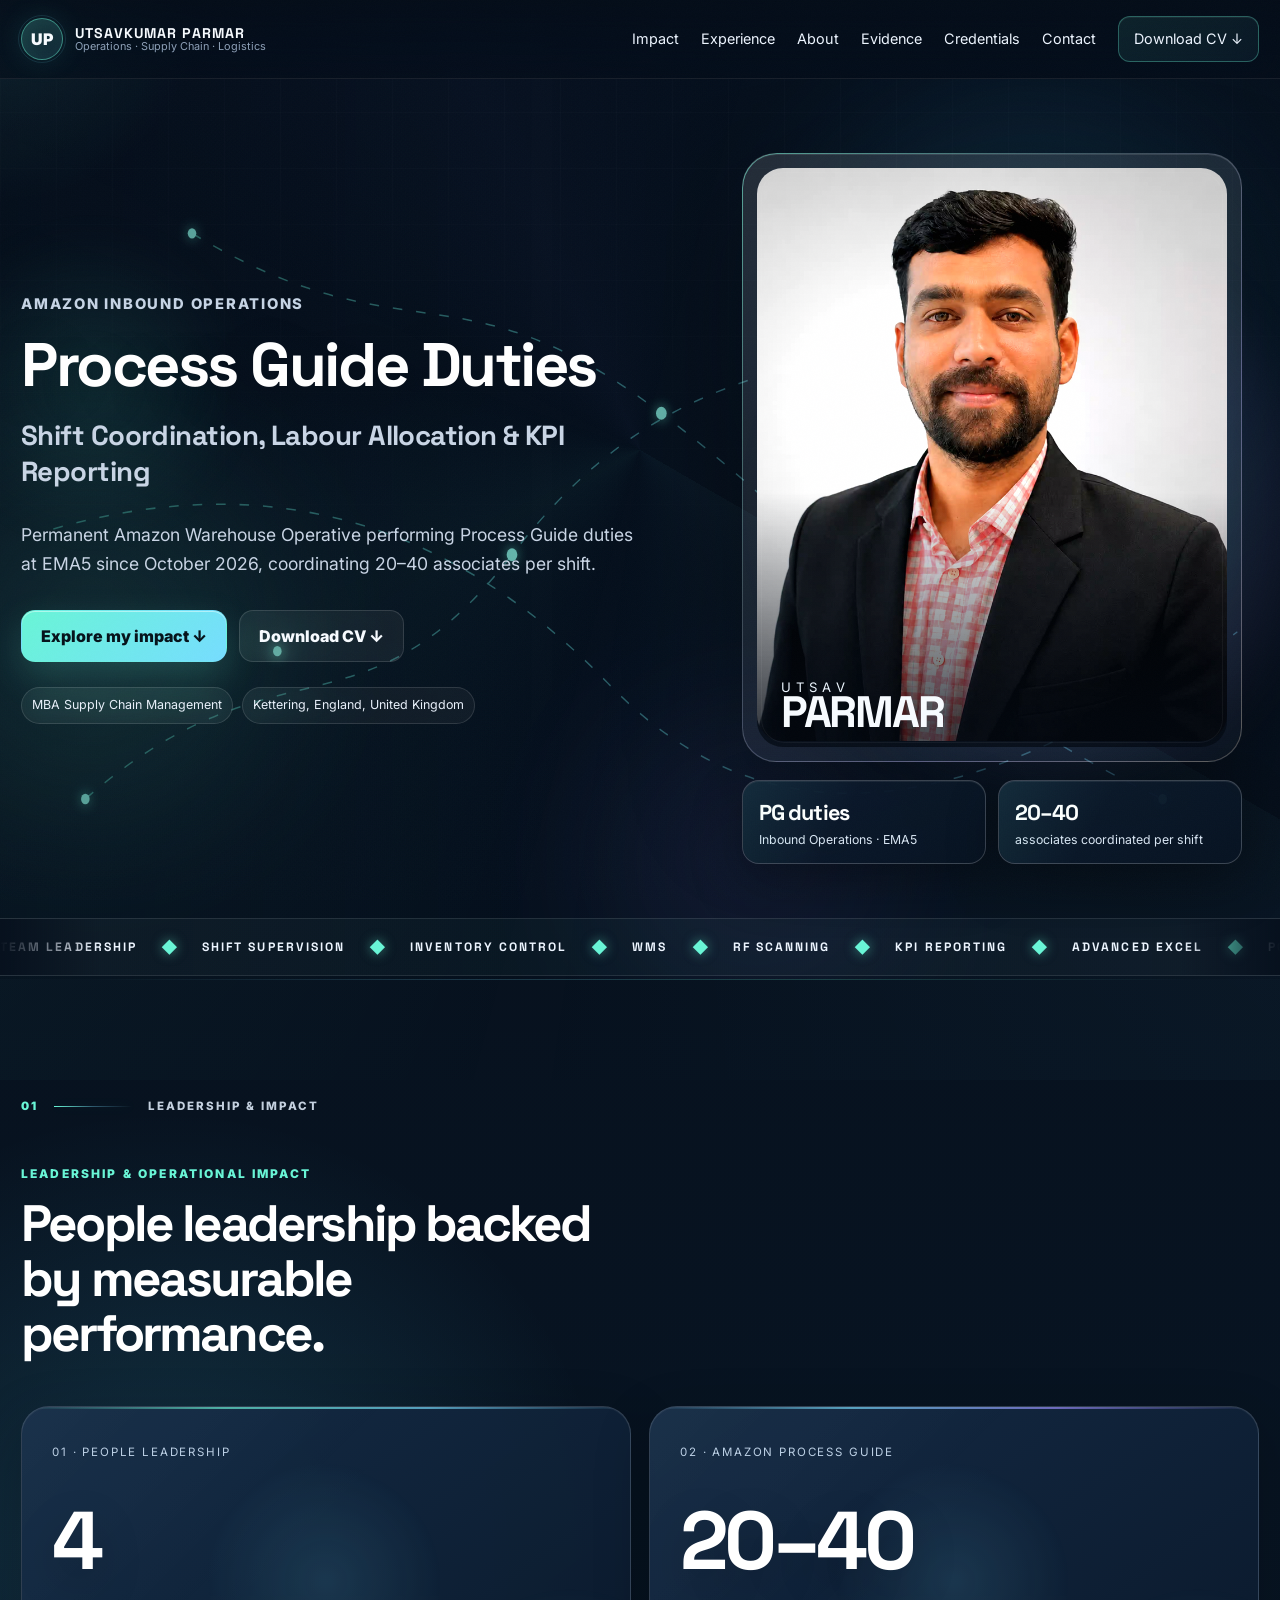
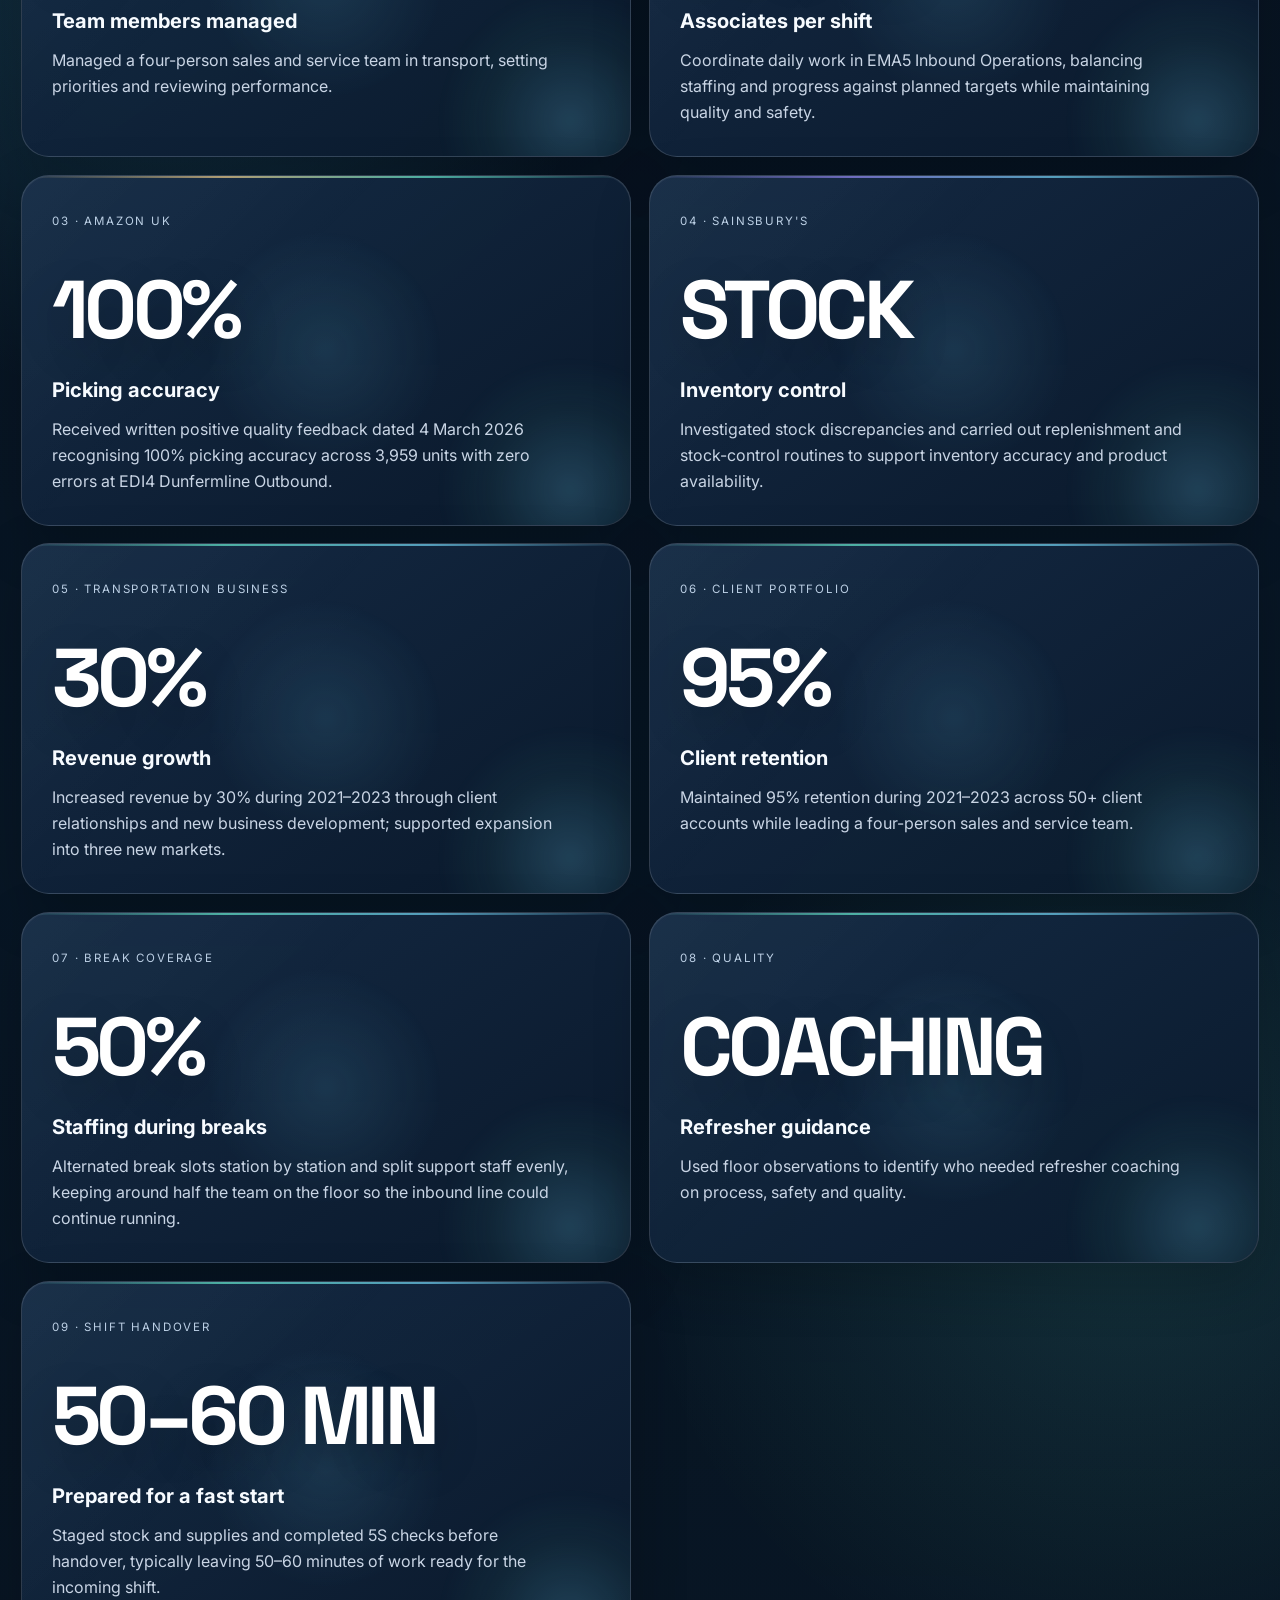
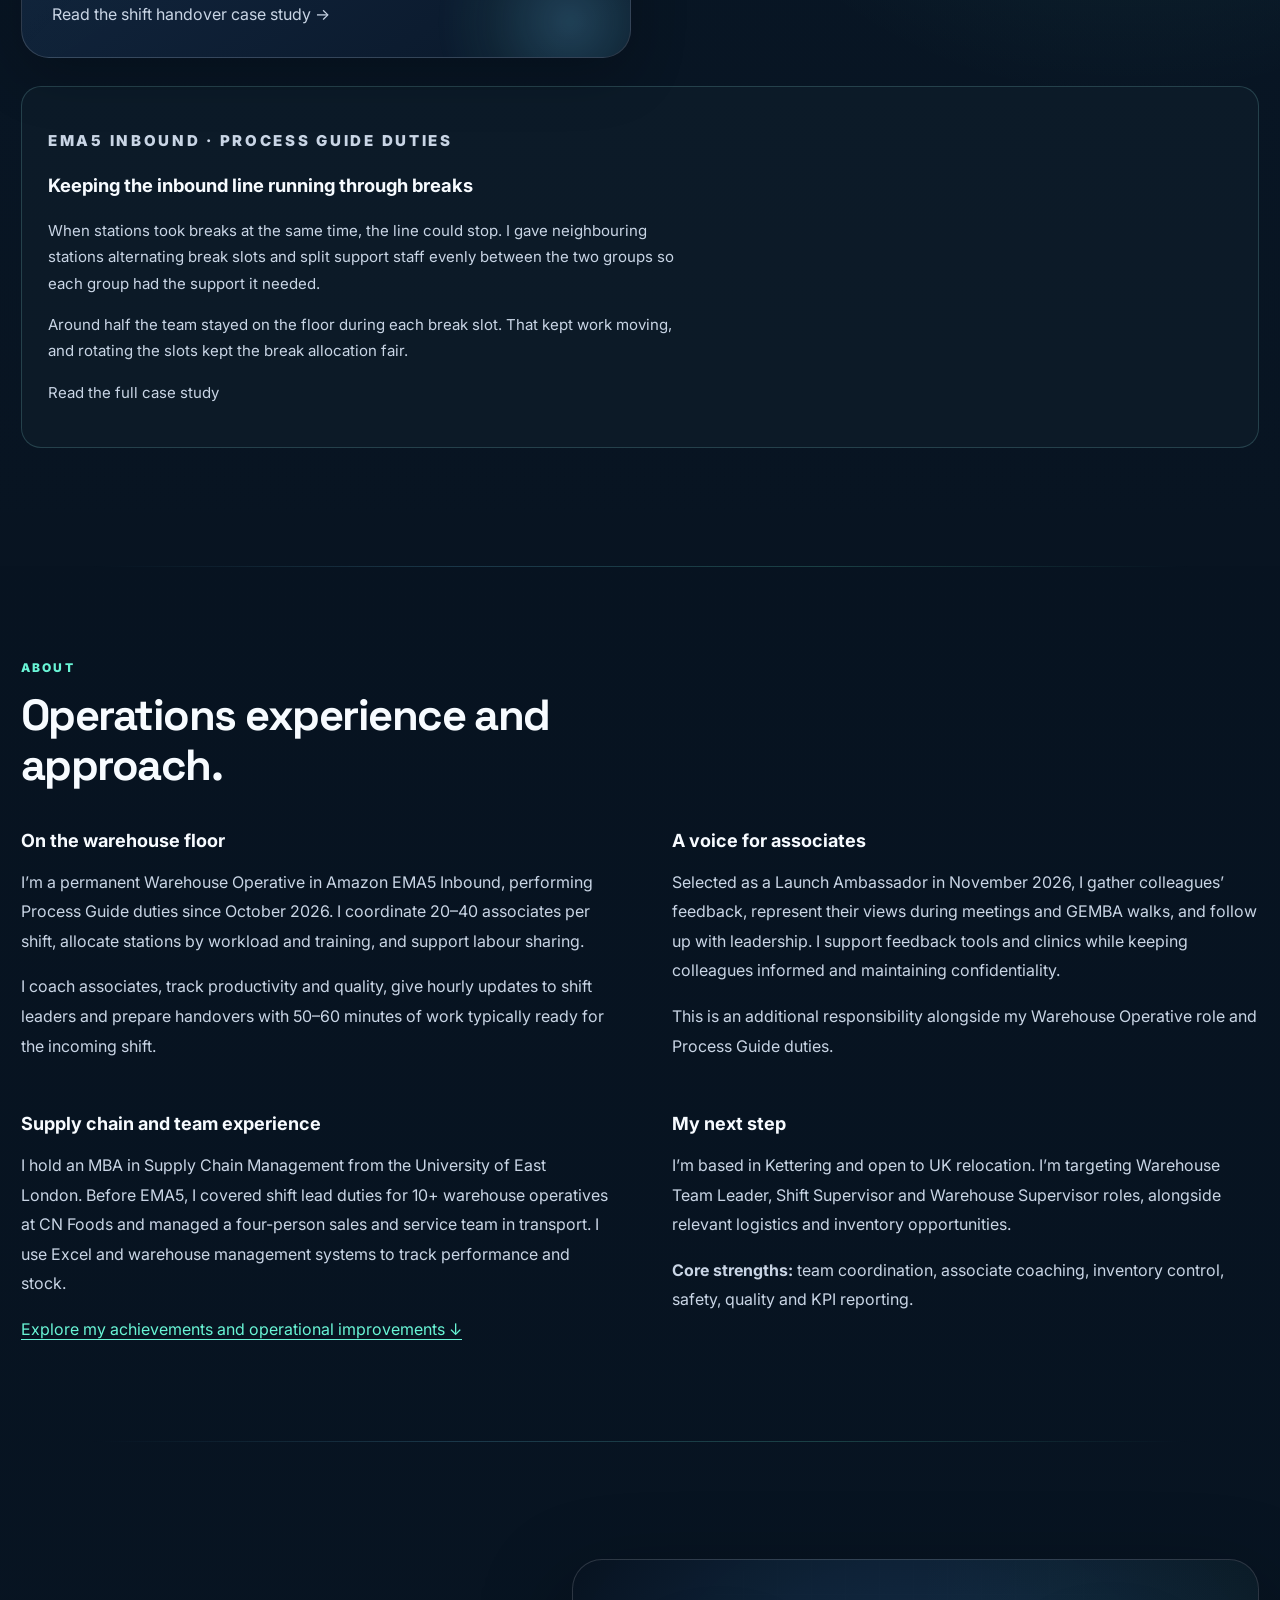
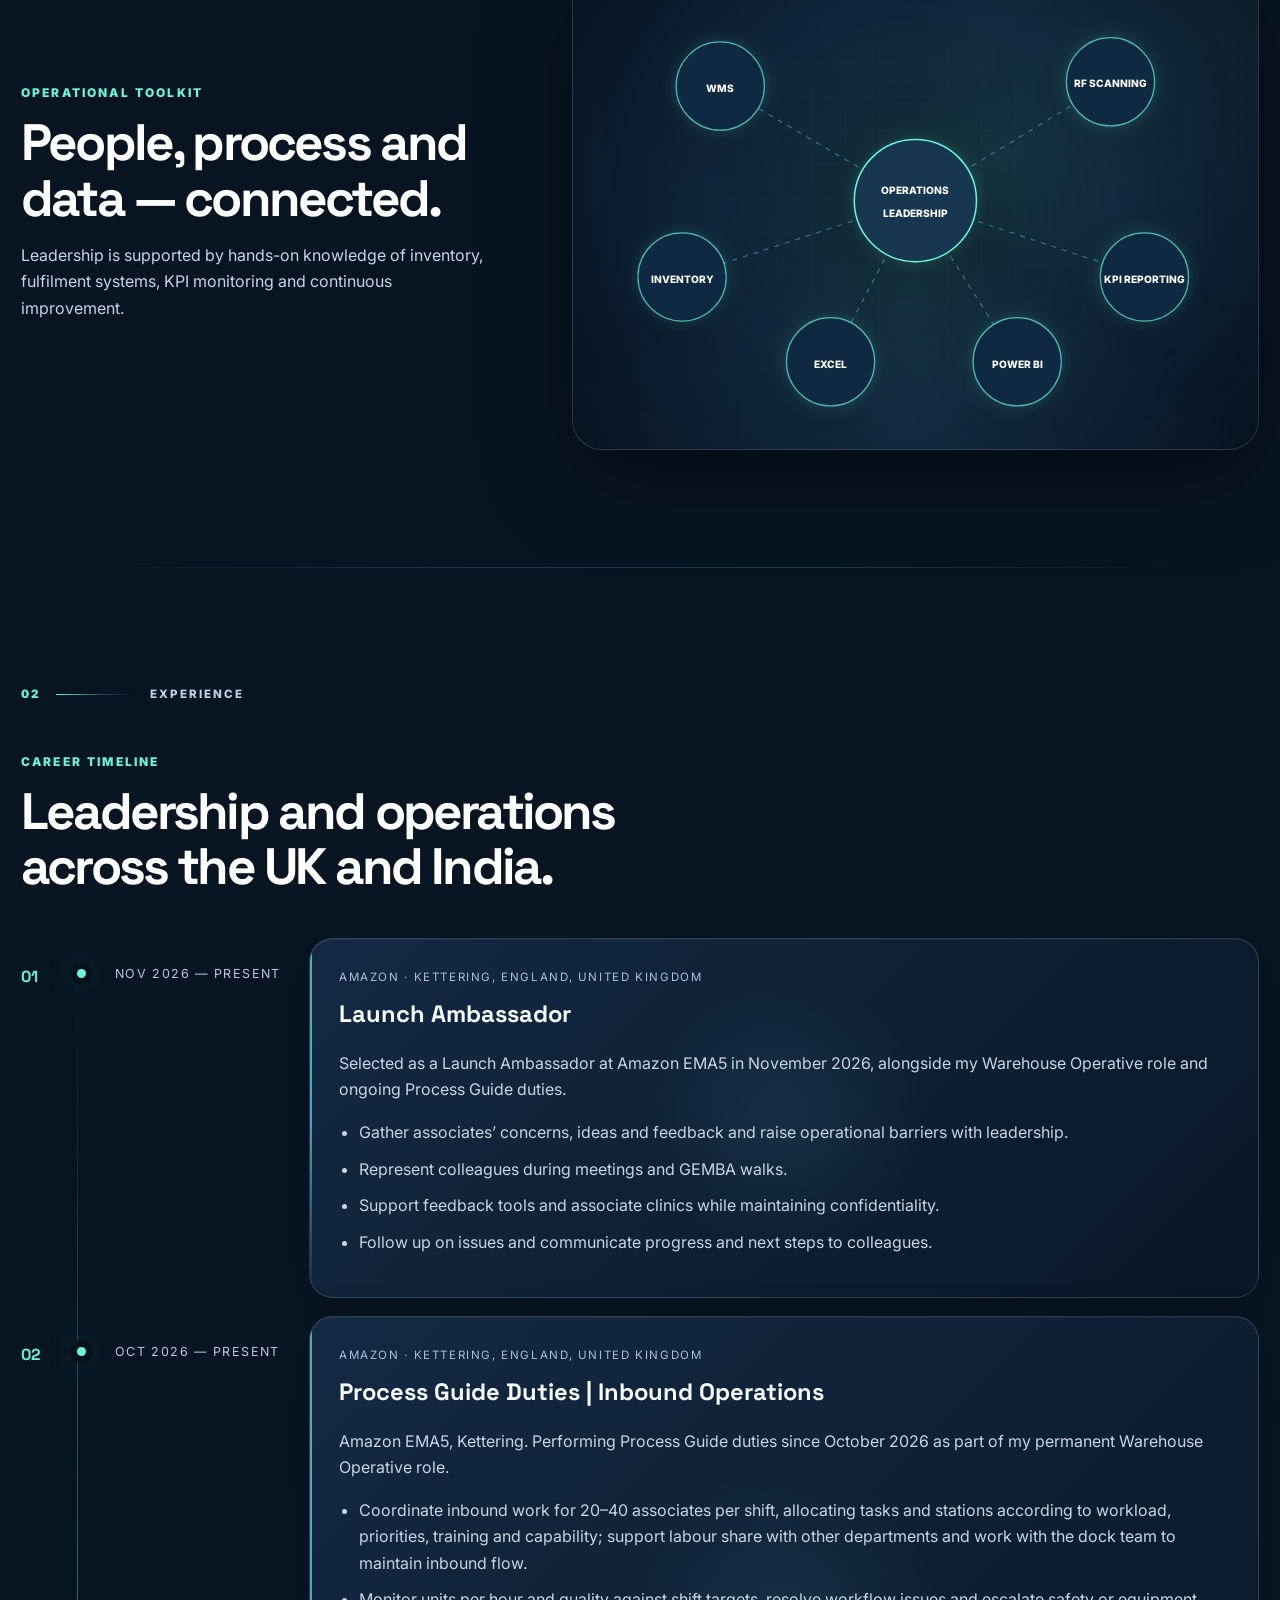
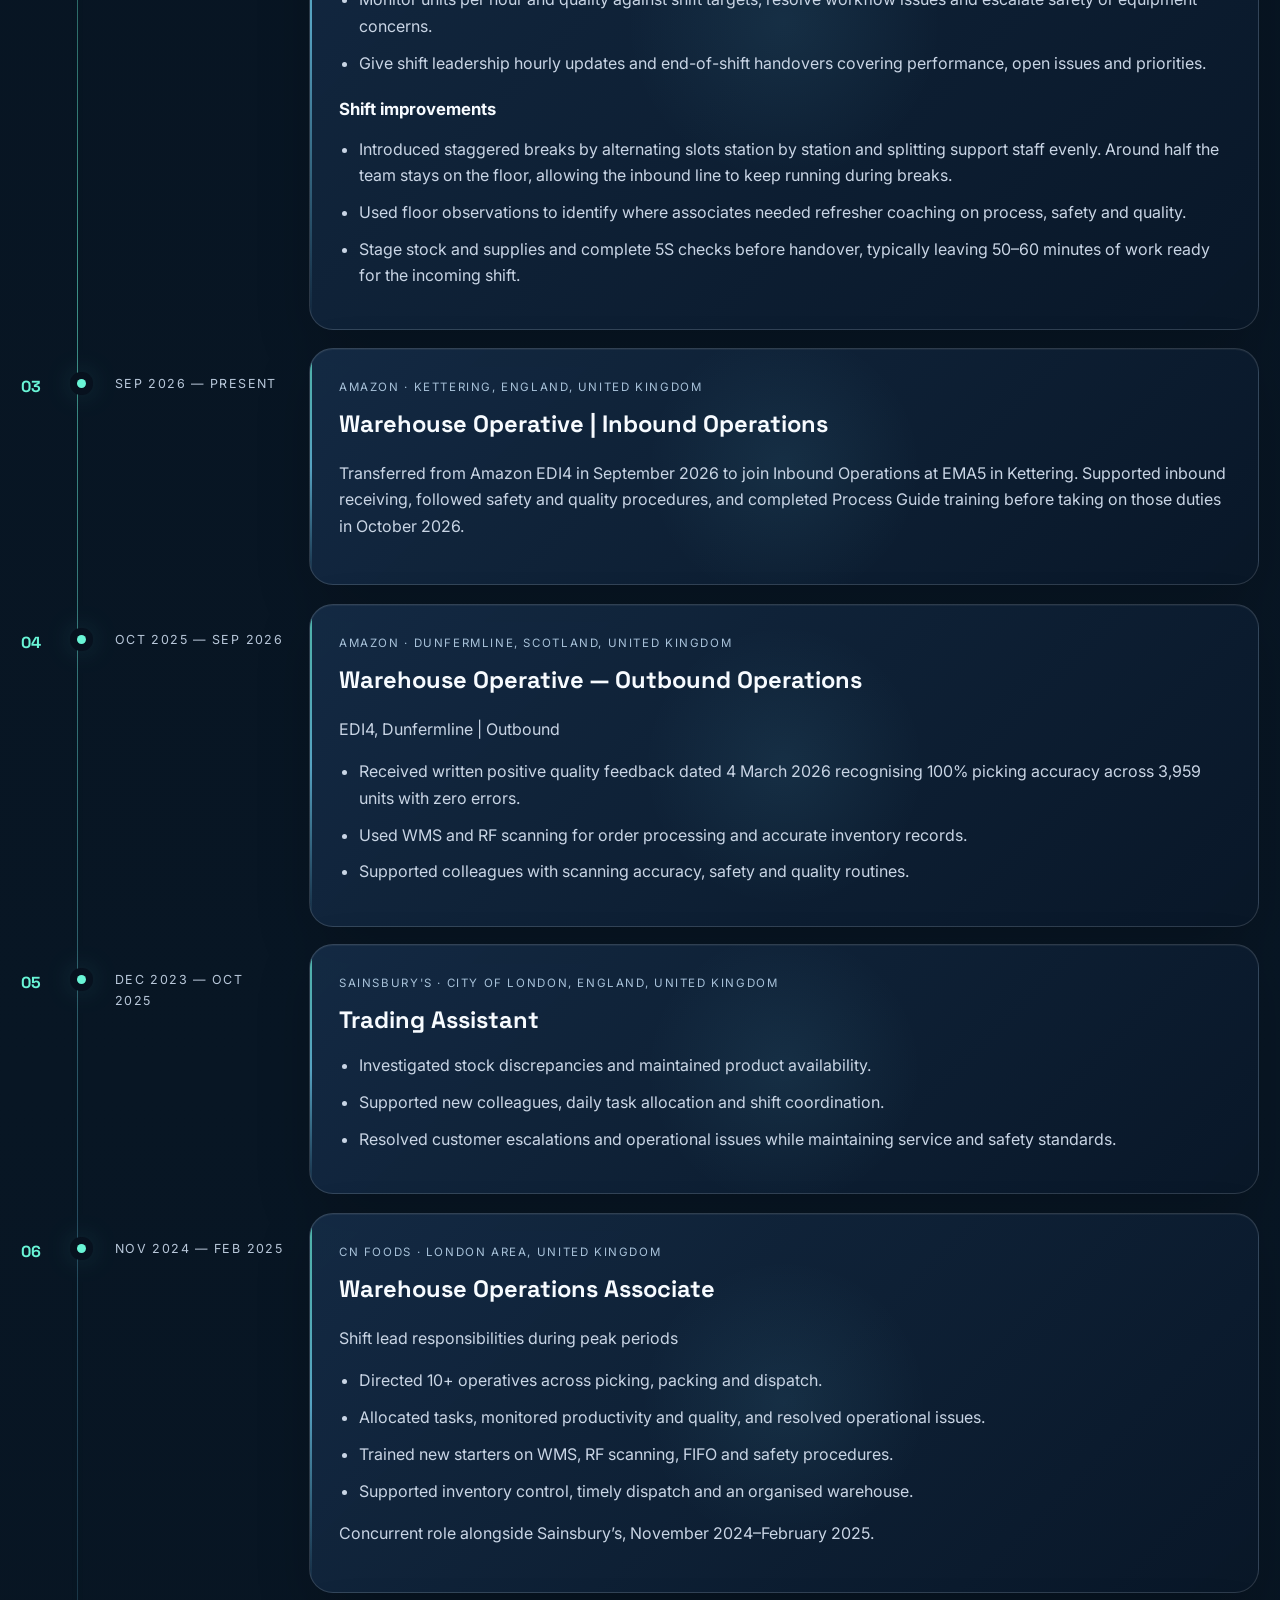
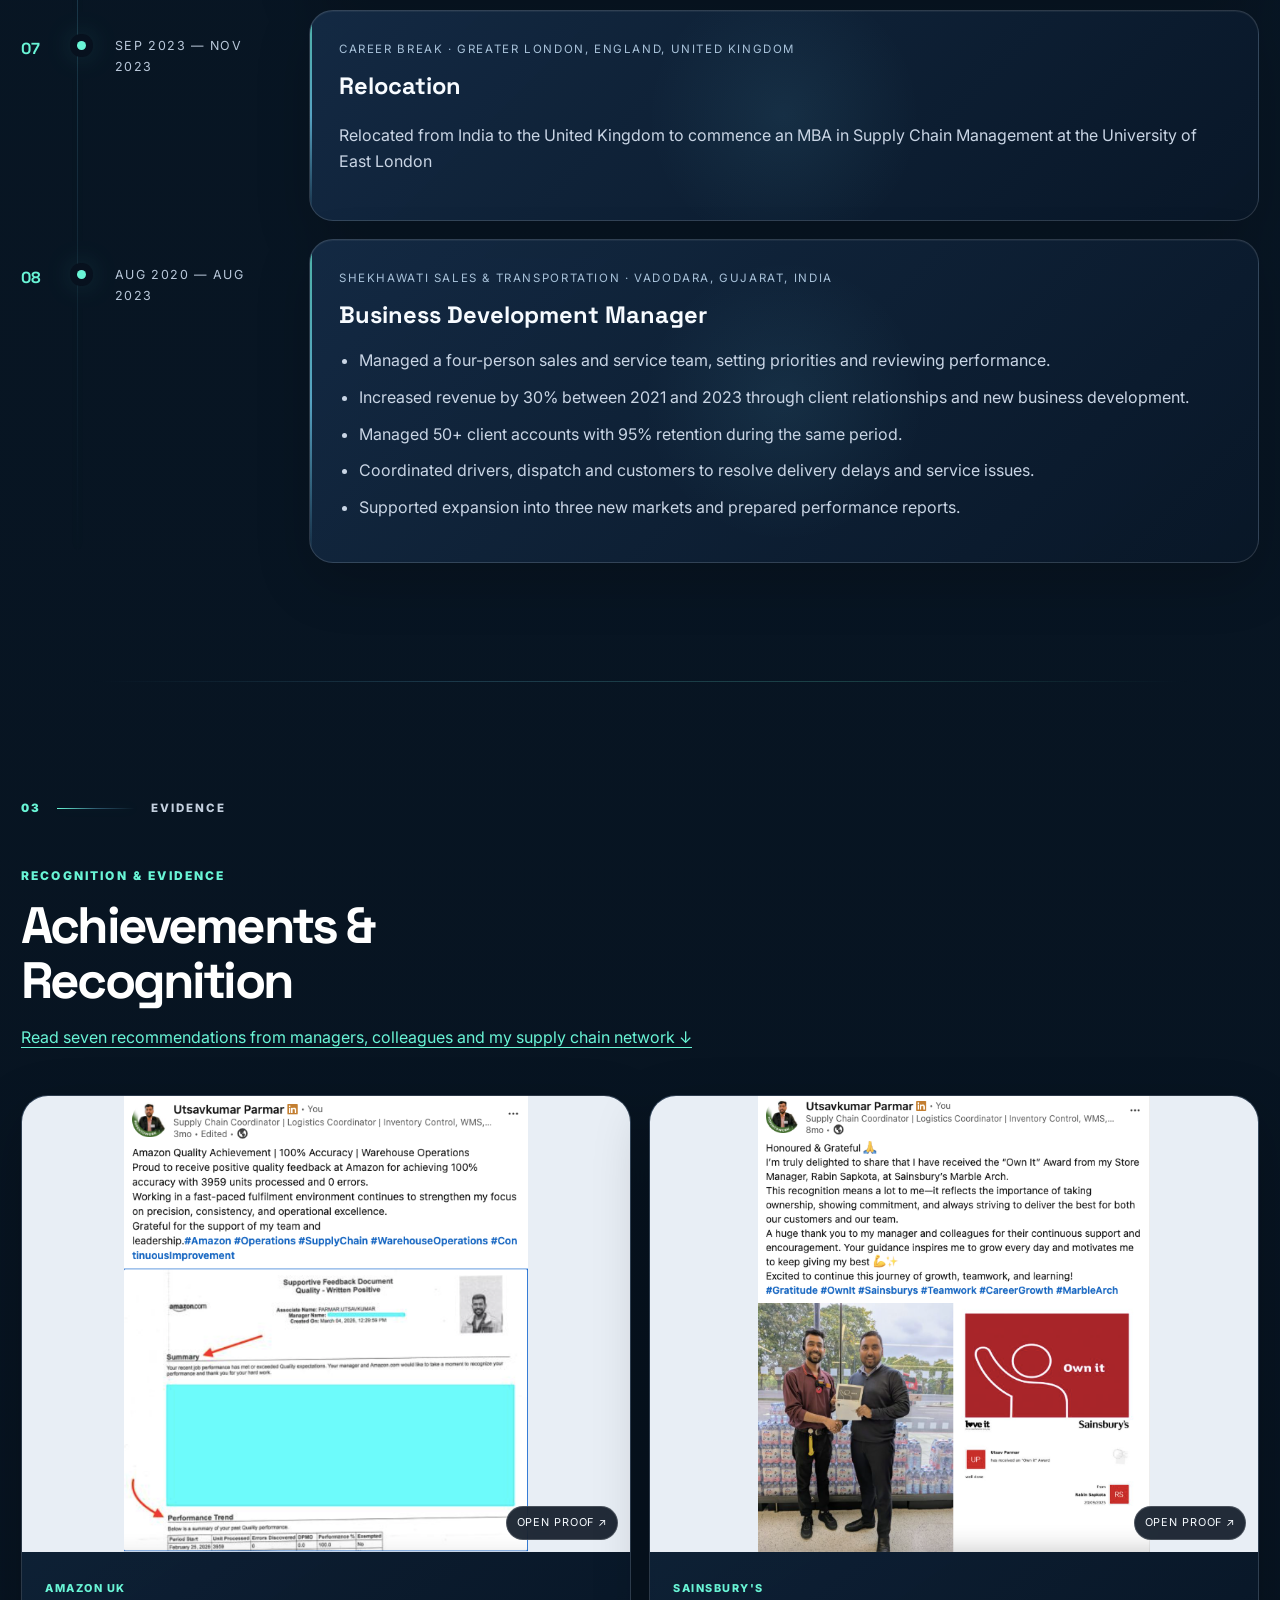
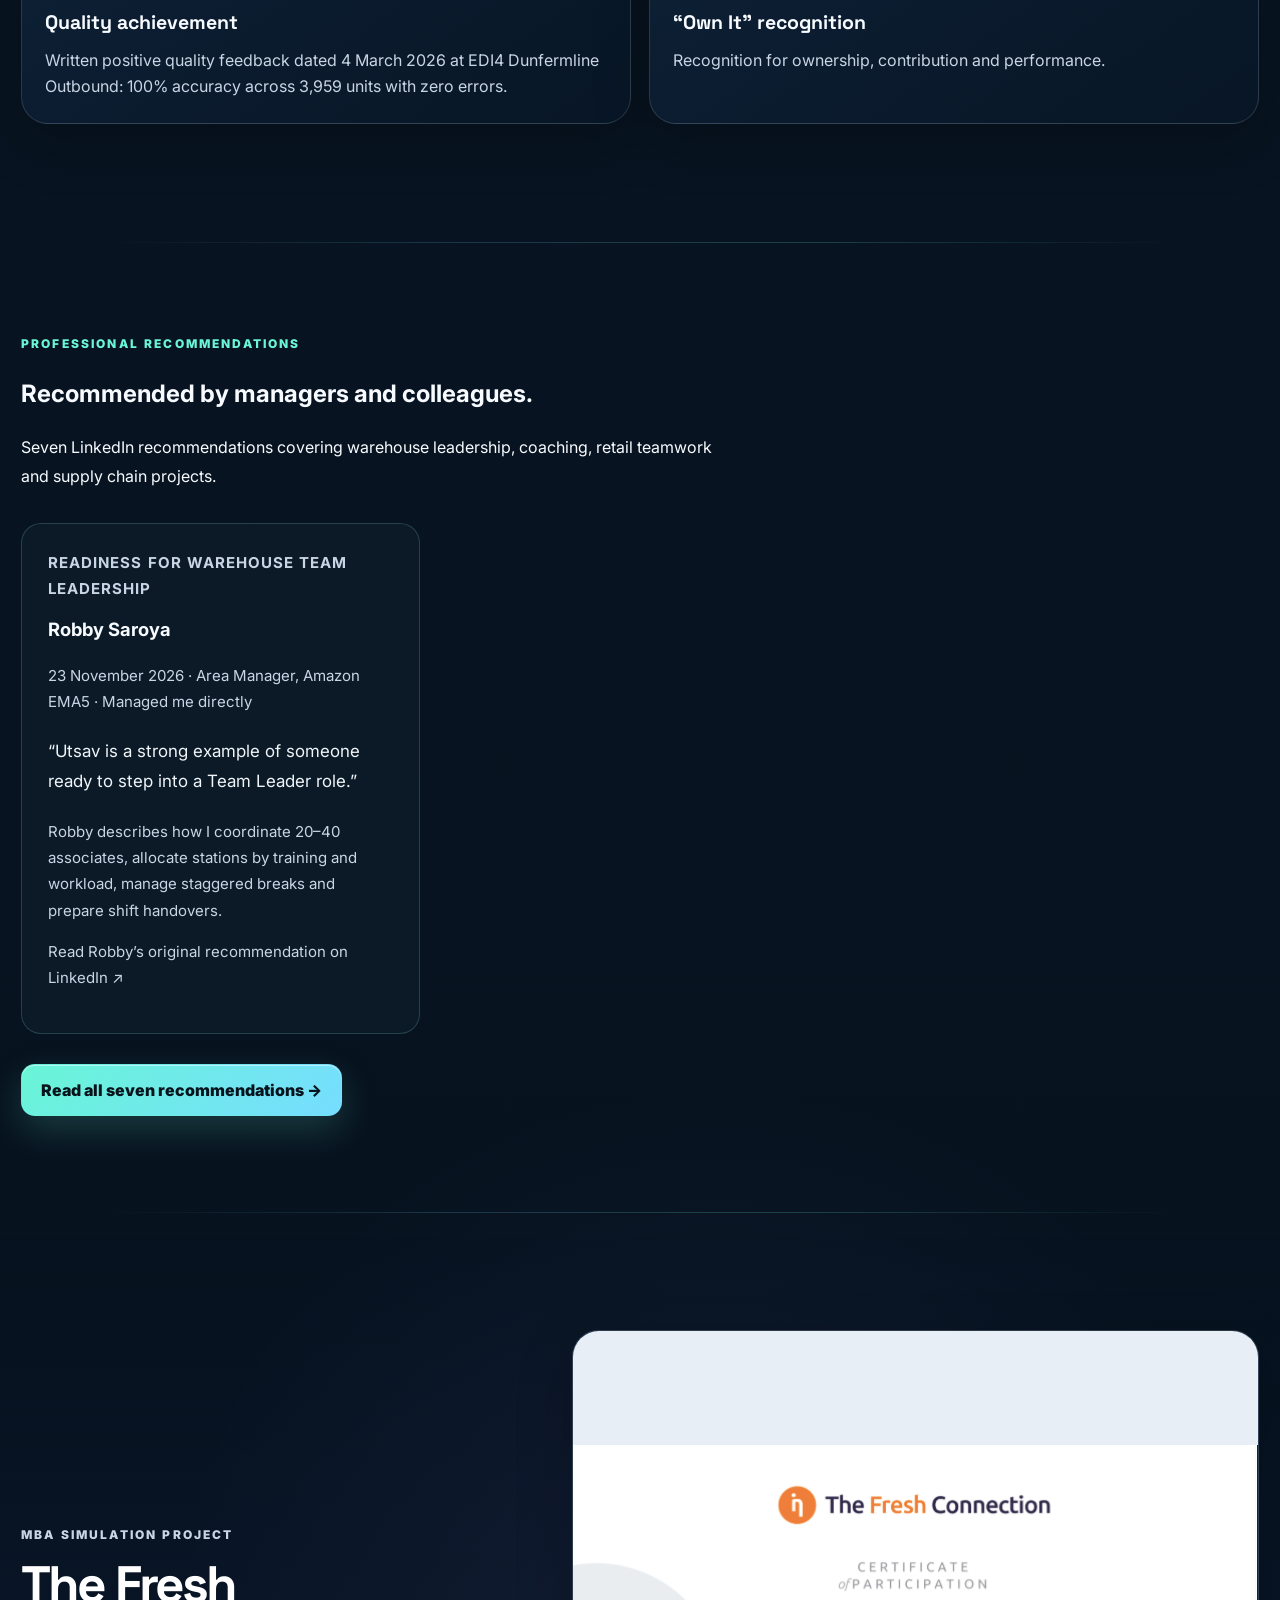
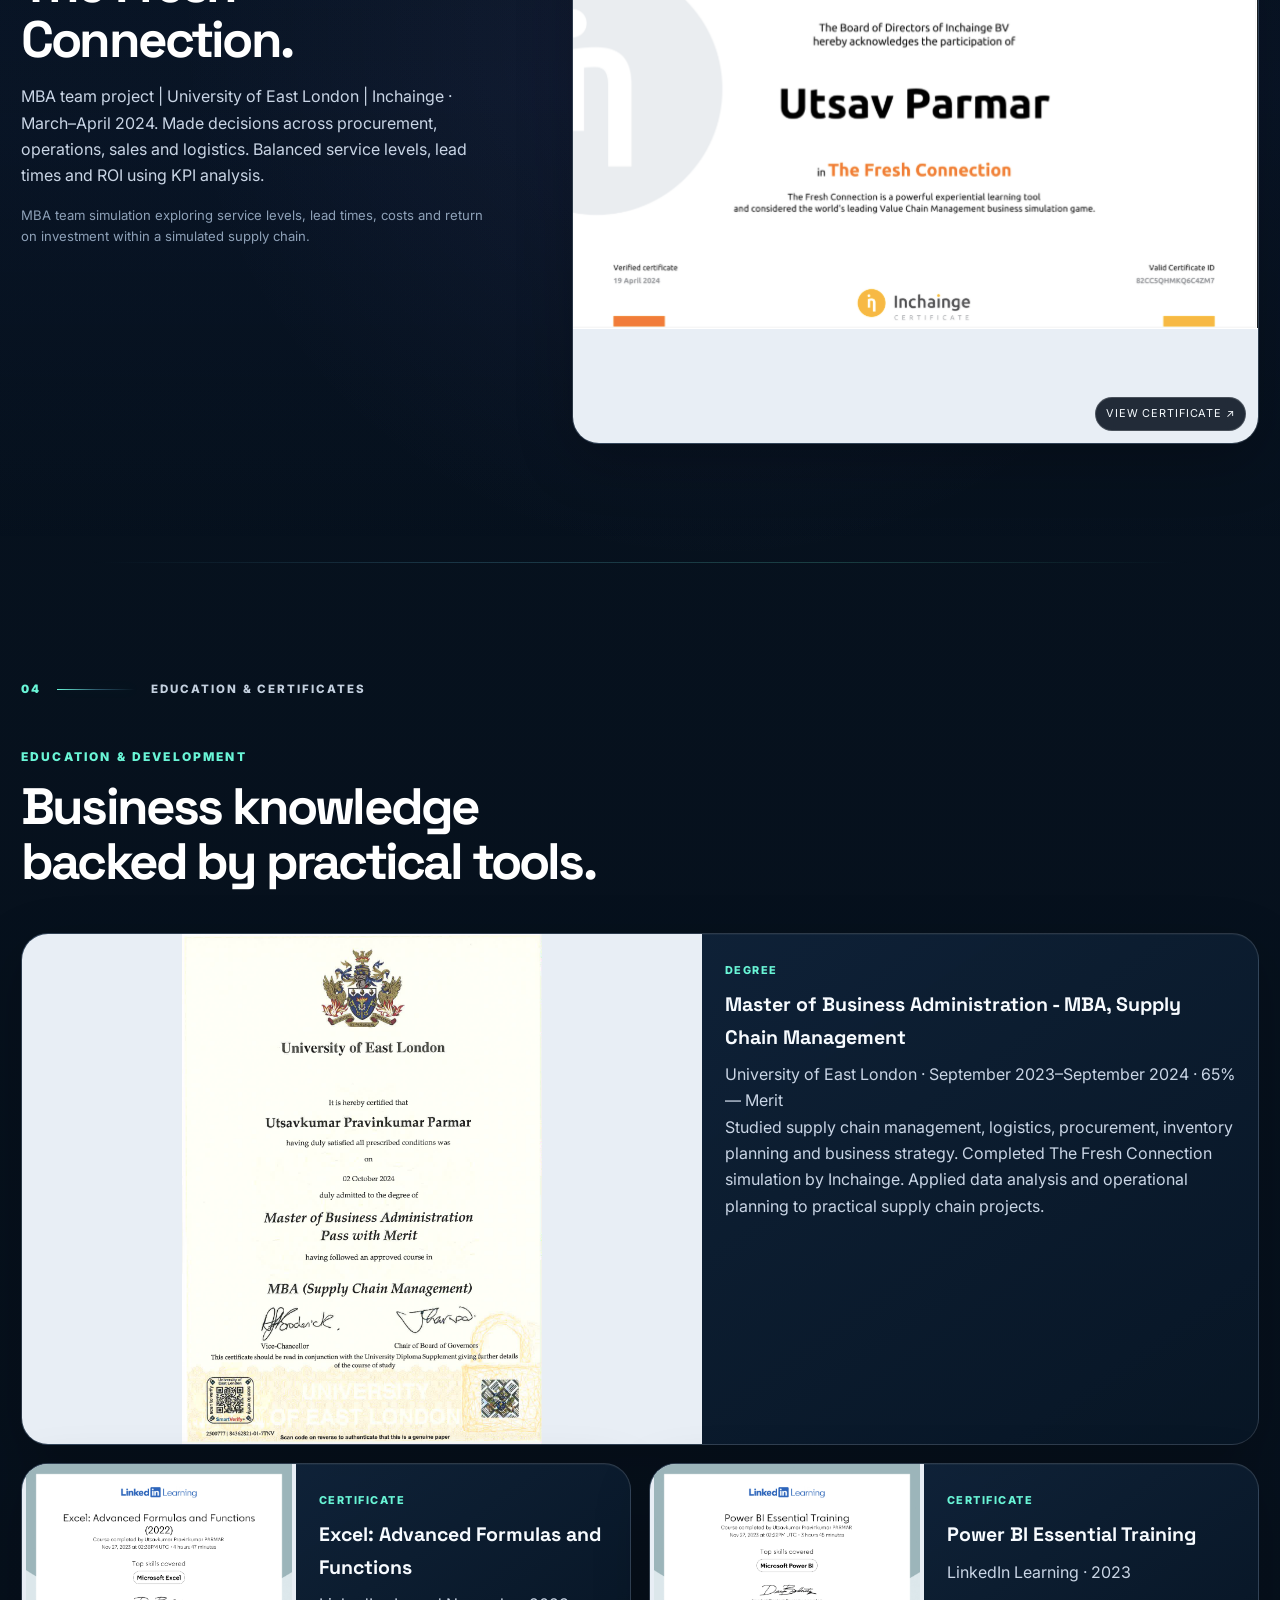
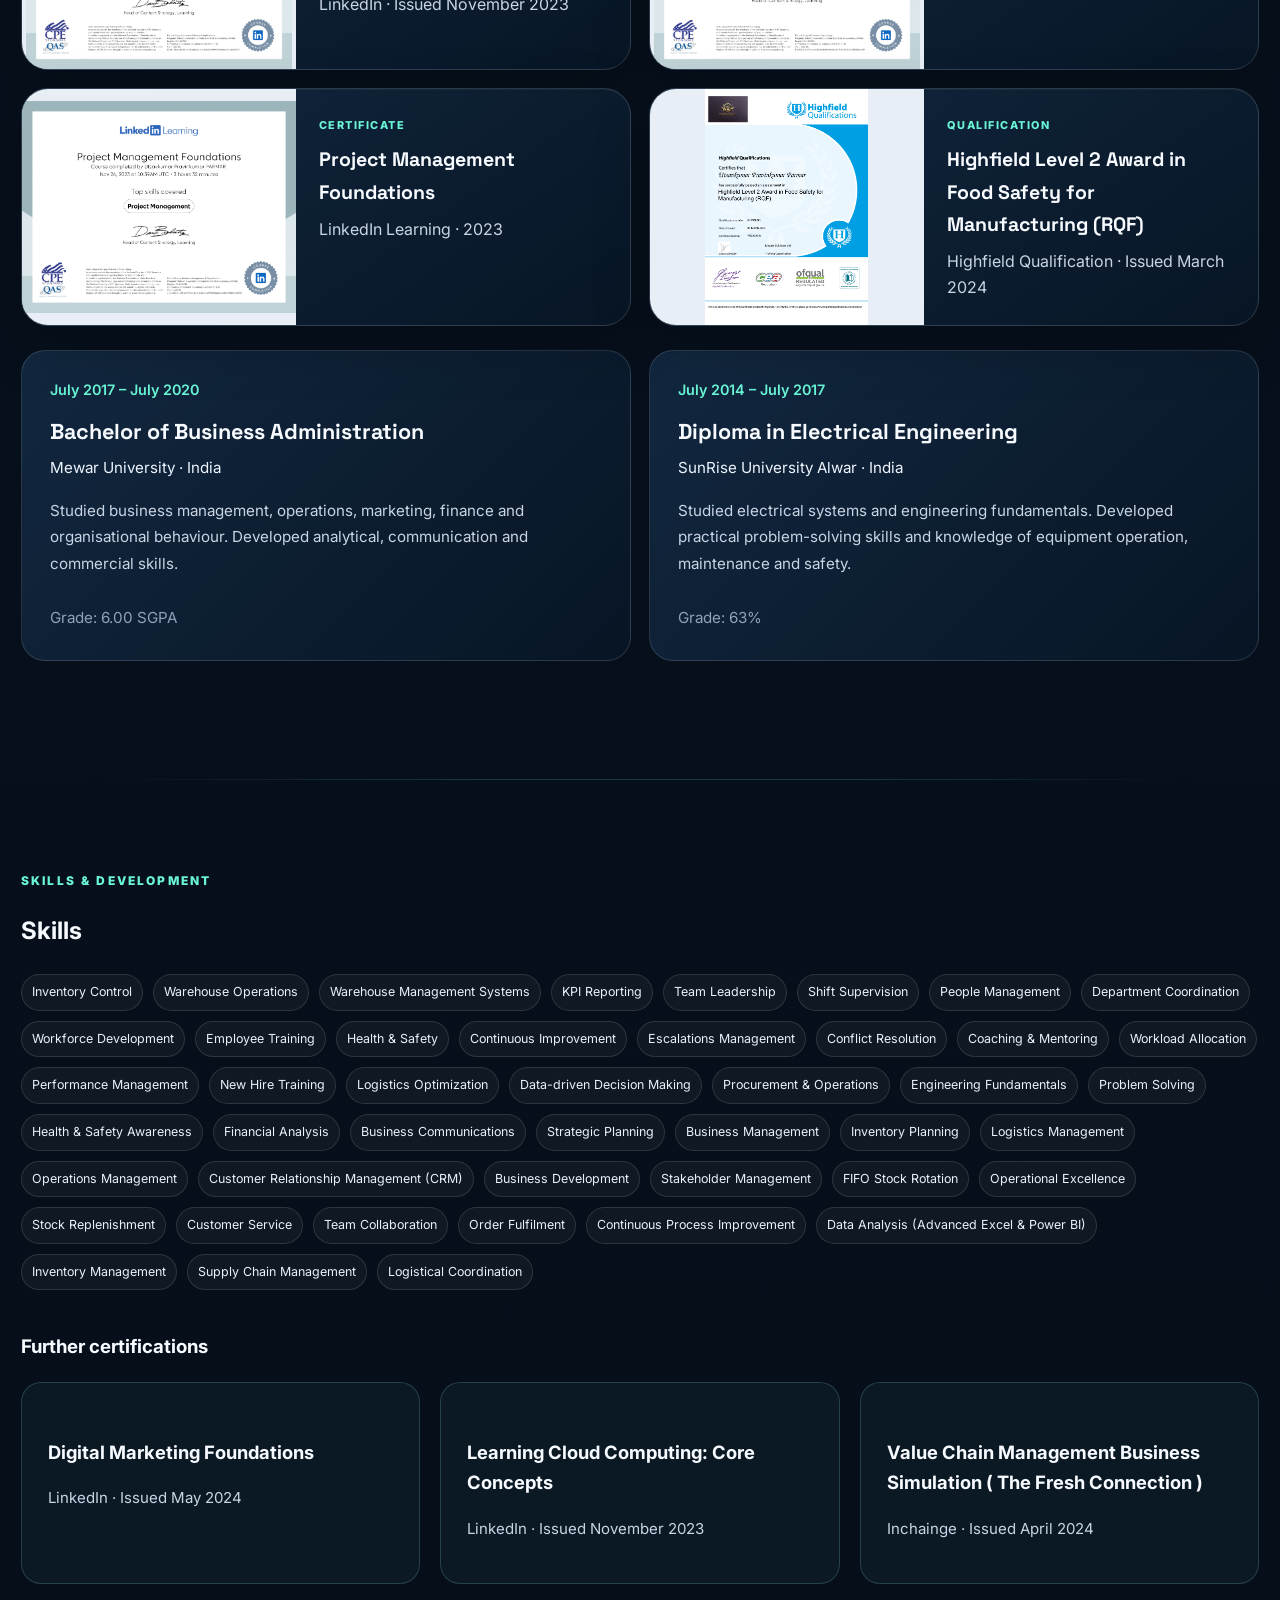
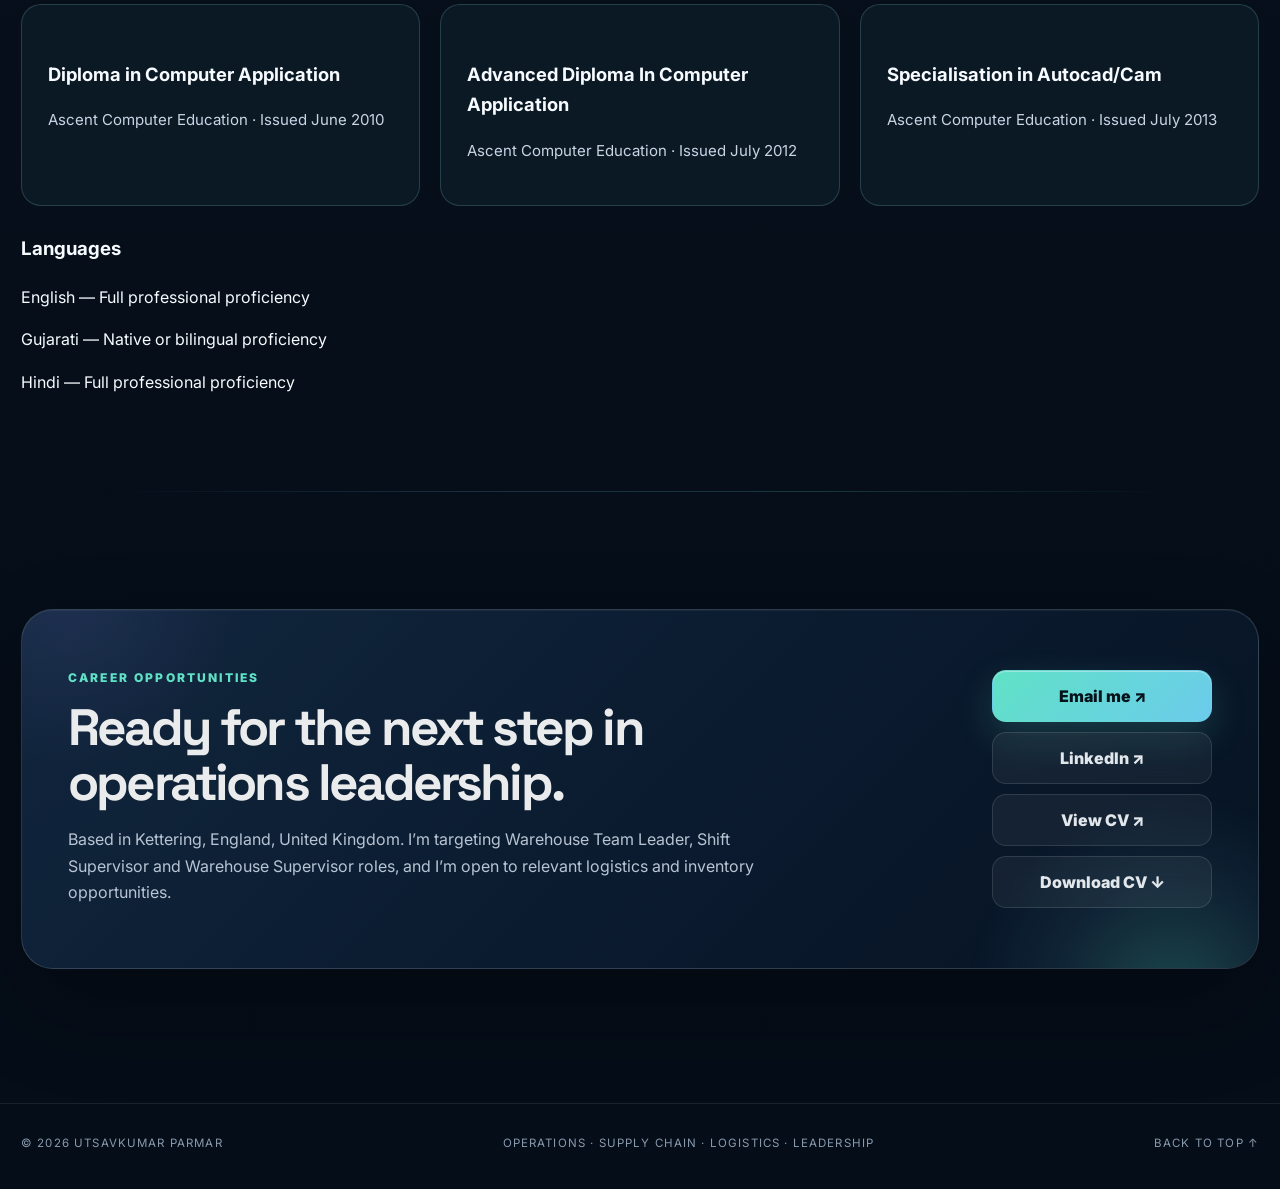
==== commit 65bc3fd5: "Publish public CV and shift handover evidence" ====
--- a/index.html
+++ b/index.html
@@ -64,7 +64,7 @@
         <a href="#about">About</a><a href="#proof">Evidence</a>
         <a href="#credentials">Credentials</a>
         <a href="#contact">Contact</a>
-        <a class="nav-cv" href="Utsavkumar_Parmar_Amazon_CV.pdf?v=20261117" download="Utsavkumar_Parmar_CV.pdf">Download CV ↓</a>
+        <a class="nav-cv" href="Utsavkumar_Parmar_Public_CV.pdf" download="Utsavkumar_Parmar_Public_CV.pdf">Download CV ↓</a>
       </div>
     </nav>
   </header>
@@ -84,7 +84,7 @@
         <div class="hero-copy">
           <h1 class="role-hero"><span class="thin">Amazon Inbound Operations</span><span class="hero-word">Process Guide Duties</span><span class="hero-subtitle">Shift Coordination, Labour Allocation &amp; KPI Reporting</span></h1>
           <p class="hero-lead">Permanent Amazon Warehouse Operative performing Process Guide duties at EMA5 since October 2026, coordinating 20–40 associates per shift.</p>
-          <div class="hero-actions"><a href="#impact" class="btn primary">Explore my impact ↓</a><a href="Utsavkumar_Parmar_Amazon_CV.pdf?v=20261117" class="btn ghost" download="Utsavkumar_Parmar_CV.pdf">Download CV ↓</a></div>
+          <div class="hero-actions"><a href="#impact" class="btn primary">Explore my impact ↓</a><a href="Utsavkumar_Parmar_Public_CV.pdf" class="btn ghost" download="Utsavkumar_Parmar_Public_CV.pdf">Download CV ↓</a></div>
           <div class="hero-meta"><span>MBA Supply Chain Management</span><span>Kettering, England, United Kingdom</span></div>
         </div>
 
@@ -120,7 +120,7 @@
 
           <article class="metric-card tilt-card"><div class="metric-glow"></div><span>07 · BREAK COVERAGE</span><strong>50%</strong><h3>Staffing during breaks</h3><details class="impact-detail" open><summary>Read example</summary><p>Alternated break slots station by station and split support staff evenly, keeping around half the team on the floor so the inbound line could continue running.</p></details></article>
           <article class="metric-card tilt-card"><div class="metric-glow"></div><span>08 · QUALITY</span><strong>COACHING</strong><h3>Refresher guidance</h3><details class="impact-detail" open><summary>Read example</summary><p>Used floor observations to identify who needed refresher coaching on process, safety and quality.</p></details></article>
-          <article class="metric-card tilt-card"><div class="metric-glow"></div><span>09 · SHIFT HANDOVER</span><strong>50–60 MIN</strong><h3>Prepared for a fast start</h3><details class="impact-detail" open><summary>Read example</summary><p>Staged stock and supplies and completed 5S checks before handover, typically leaving 50–60 minutes of work ready for the incoming shift.</p></details></article>
+          <article class="metric-card tilt-card"><div class="metric-glow"></div><span>09 · SHIFT HANDOVER</span><strong>50–60 MIN</strong><h3>Prepared for a fast start</h3><details class="impact-detail" open><summary>Read example</summary><p>Staged stock and supplies and completed 5S checks before handover, typically leaving 50–60 minutes of work ready for the incoming shift.</p><p><a href="shift-handover.html">Read the shift handover case study →</a></p></details></article>
         </div>
         <article class="sample-card" id="break-coverage">
           <p class="eyebrow">EMA5 Inbound · Process Guide duties</p>
@@ -181,6 +181,7 @@
         <p class="recommendation-meta">23 November 2026 · Area Manager, Amazon EMA5 · Managed me directly</p>
         <blockquote class="recommendation-excerpt"><p>“Utsav is a strong example of someone ready to step into a Team Leader role.”</p></blockquote>
         <p>Robby describes how I coordinate 20–40 associates, allocate stations by training and workload, manage staggered breaks and prepare shift handovers.</p>
+        <p><a href="https://www.linkedin.com/in/utsavkumarparmar/details/recommendations/?detailScreenTabIndex=0" target="_blank" rel="noopener">Read Robby’s original recommendation on LinkedIn ↗</a></p>
       </article></div><p class="recommendation-source"><a class="btn primary" href="recommendations.html">Read all seven recommendations →</a></p></div></section>
     <section class="scene project" id="project">
       <div class="shell project-grid">
@@ -211,7 +212,7 @@
     <section class="scene contact" id="contact">
       <div class="shell contact-panel">
         <div><p class="eyebrow">Career opportunities</p><h2>Ready for the next step in operations leadership.</h2><p>Based in Kettering, England, United Kingdom. I’m targeting Warehouse Team Leader, Shift Supervisor and Warehouse Supervisor roles, and I’m open to relevant logistics and inventory opportunities.</p></div>
-        <div class="contact-buttons"><a class="btn primary" href="mailto:talk2utsavparmar@gmail.com">Email me ↗</a><a class="btn ghost" href="https://www.linkedin.com/in/utsavkumarparmar" target="_blank" rel="noopener">LinkedIn ↗</a><a class="btn ghost" href="Utsavkumar_Parmar_Amazon_CV.pdf?v=20261117">View CV ↗</a><a class="btn ghost" href="Utsavkumar_Parmar_Amazon_CV.pdf?v=20261117" download="Utsavkumar_Parmar_CV.pdf">Download CV ↓</a></div>
+        <div class="contact-buttons"><a class="btn primary" href="mailto:talk2utsavparmar@gmail.com">Email me ↗</a><a class="btn ghost" href="https://www.linkedin.com/in/utsavkumarparmar" target="_blank" rel="noopener">LinkedIn ↗</a><a class="btn ghost" href="Utsavkumar_Parmar_Public_CV.pdf">View CV ↗</a><a class="btn ghost" href="Utsavkumar_Parmar_Public_CV.pdf" download="Utsavkumar_Parmar_Public_CV.pdf">Download CV ↓</a></div>
       </div>
     </section>
   </main>
